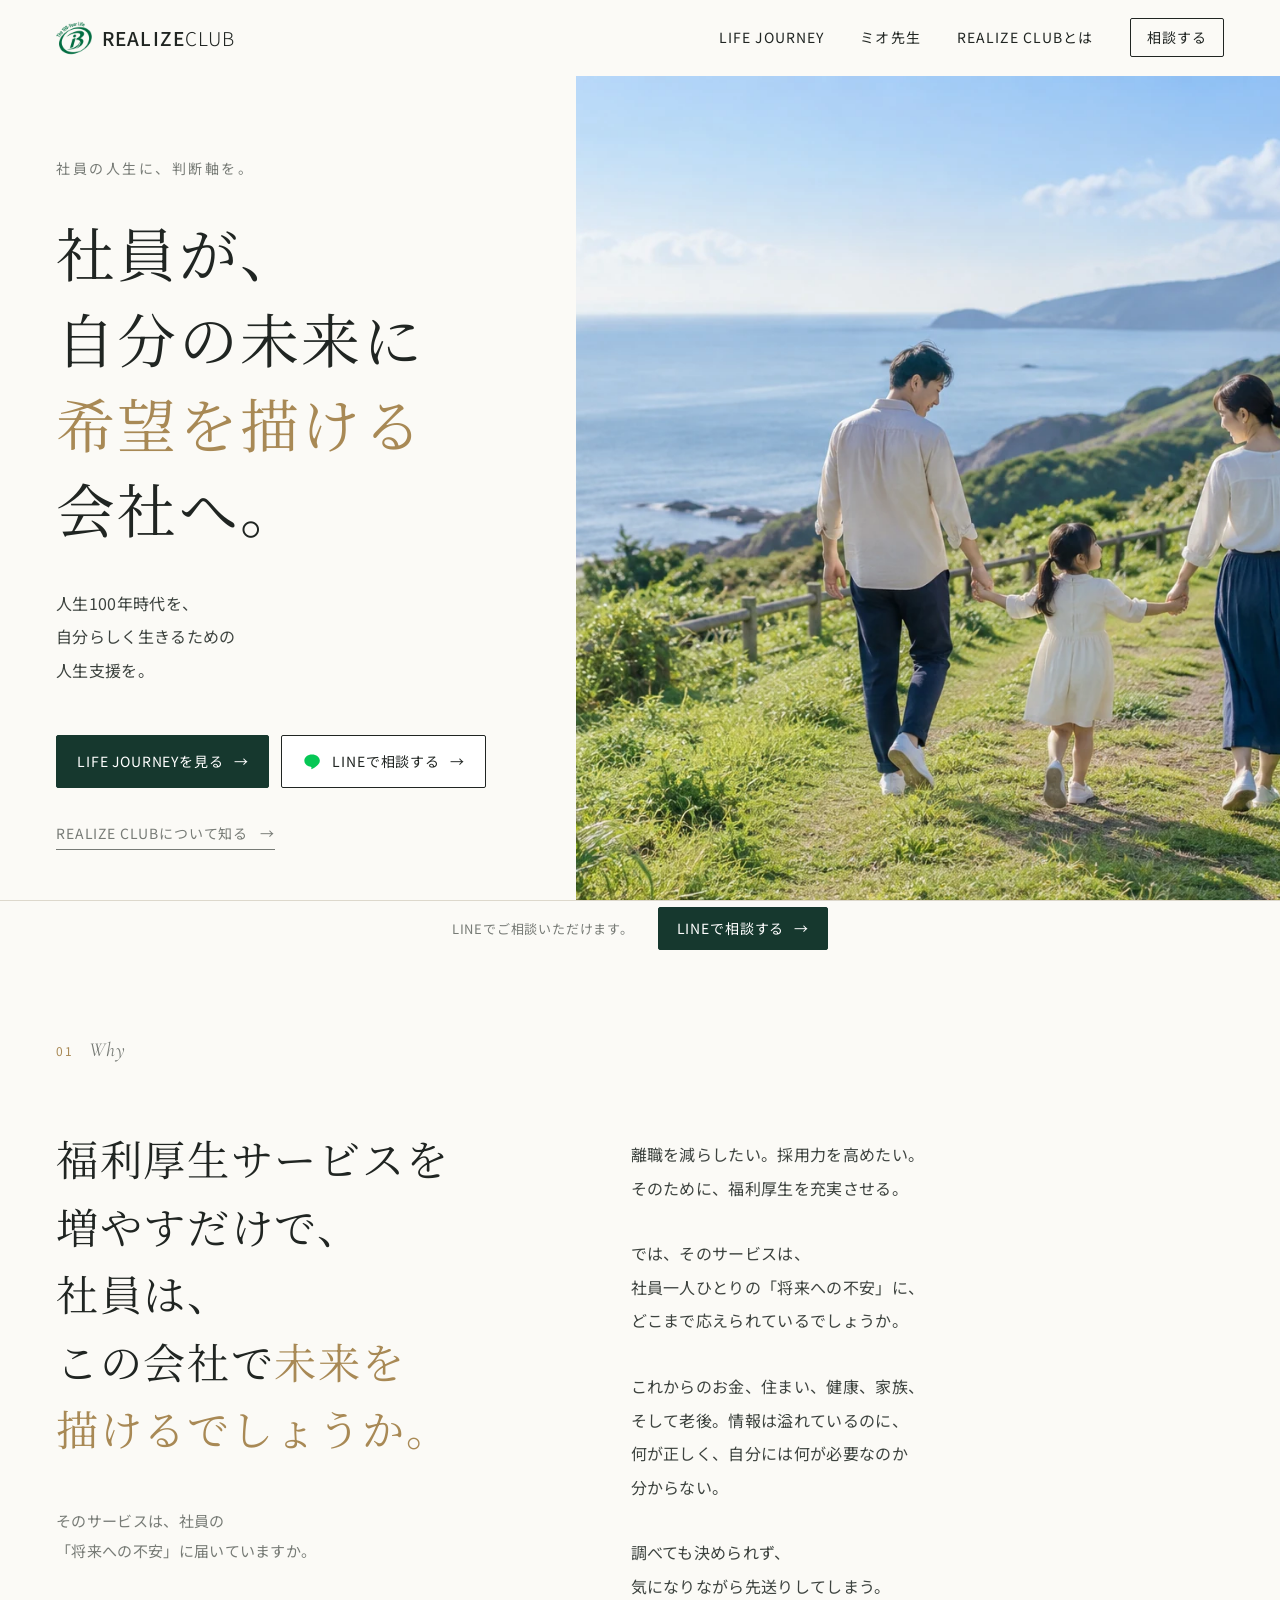
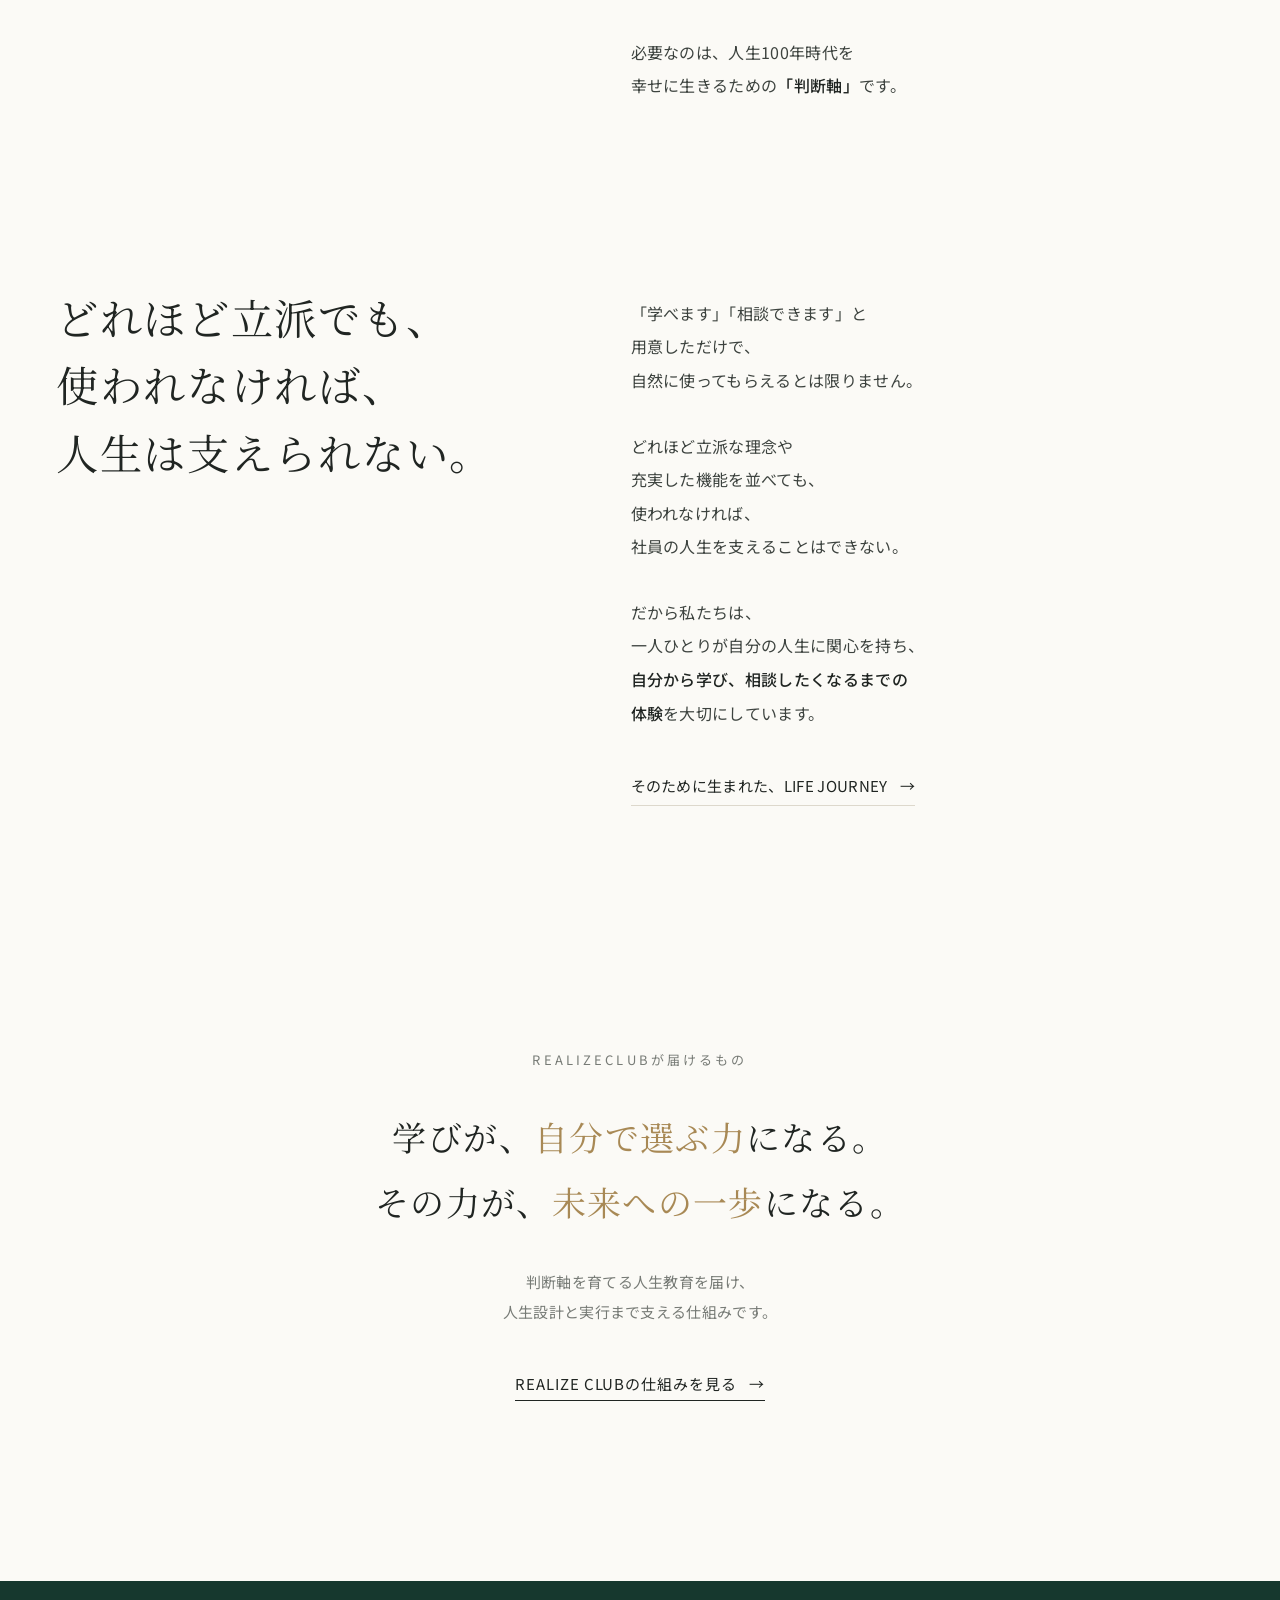
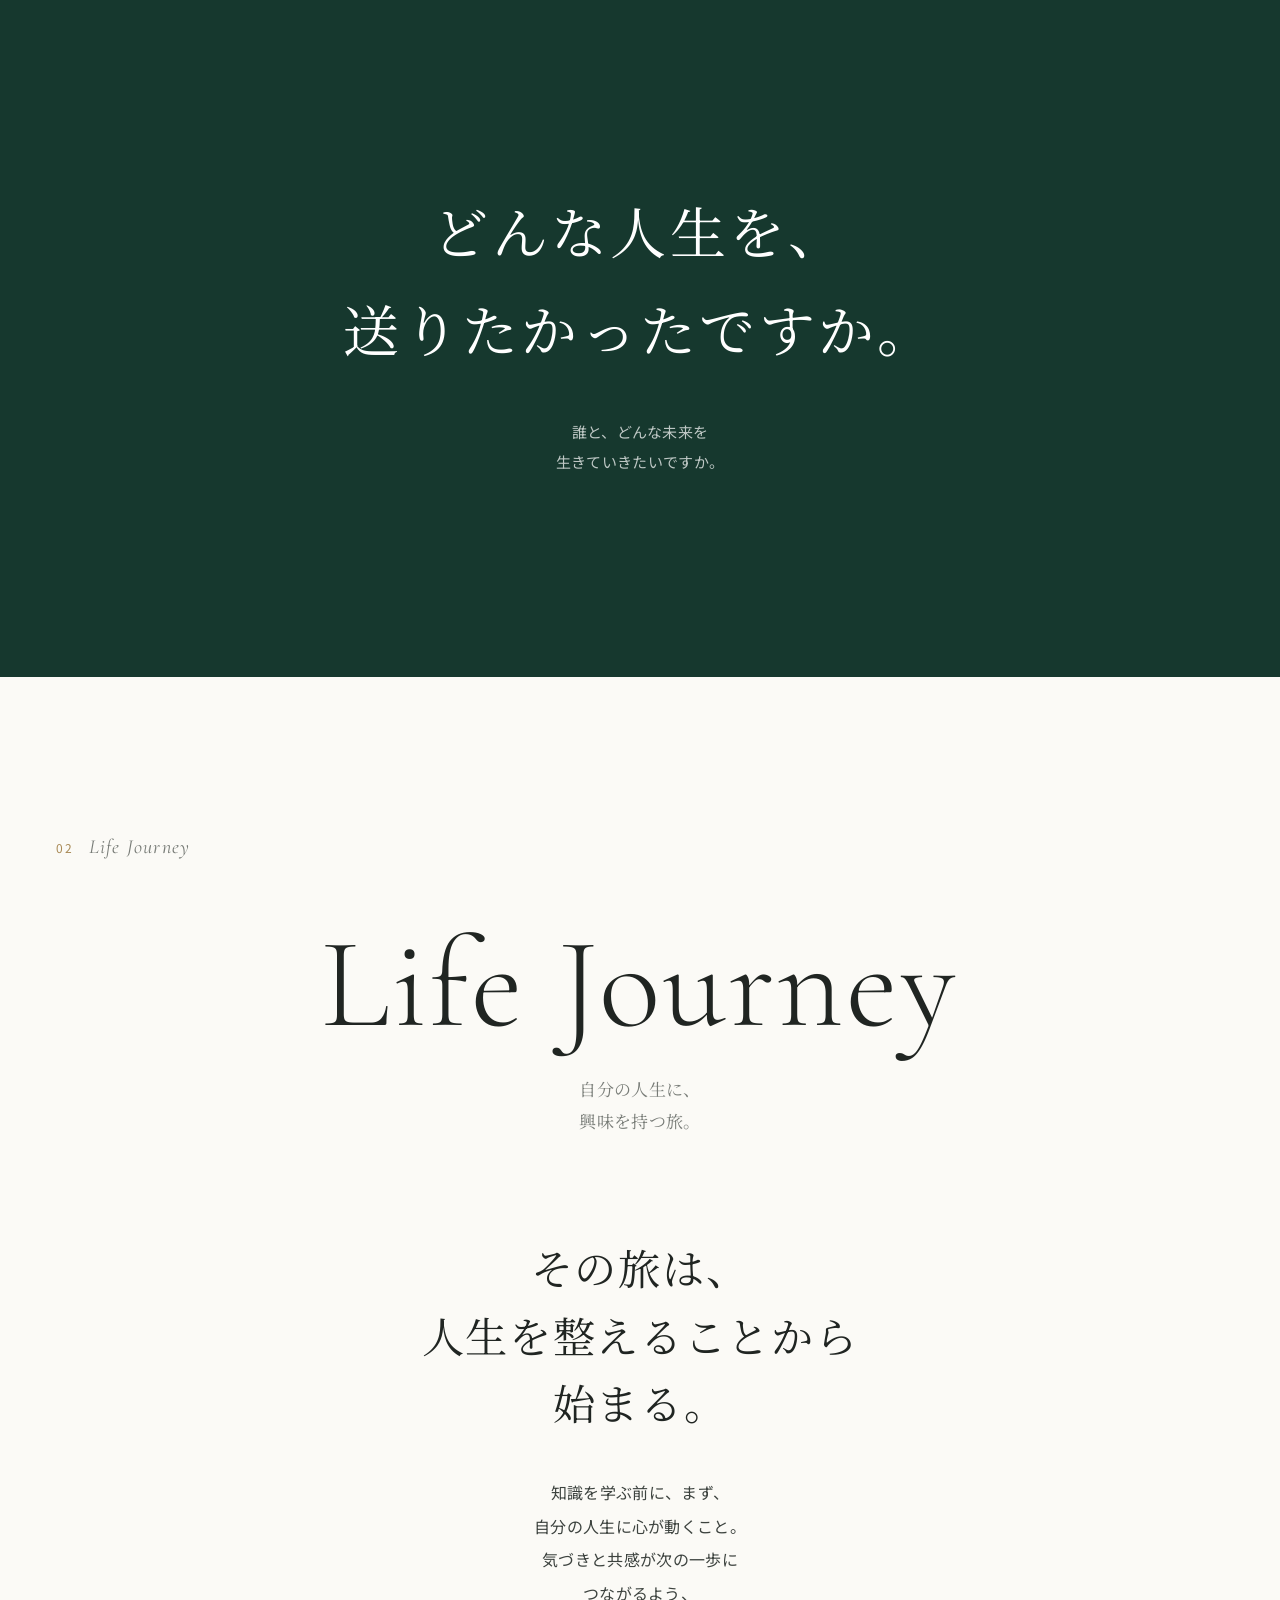
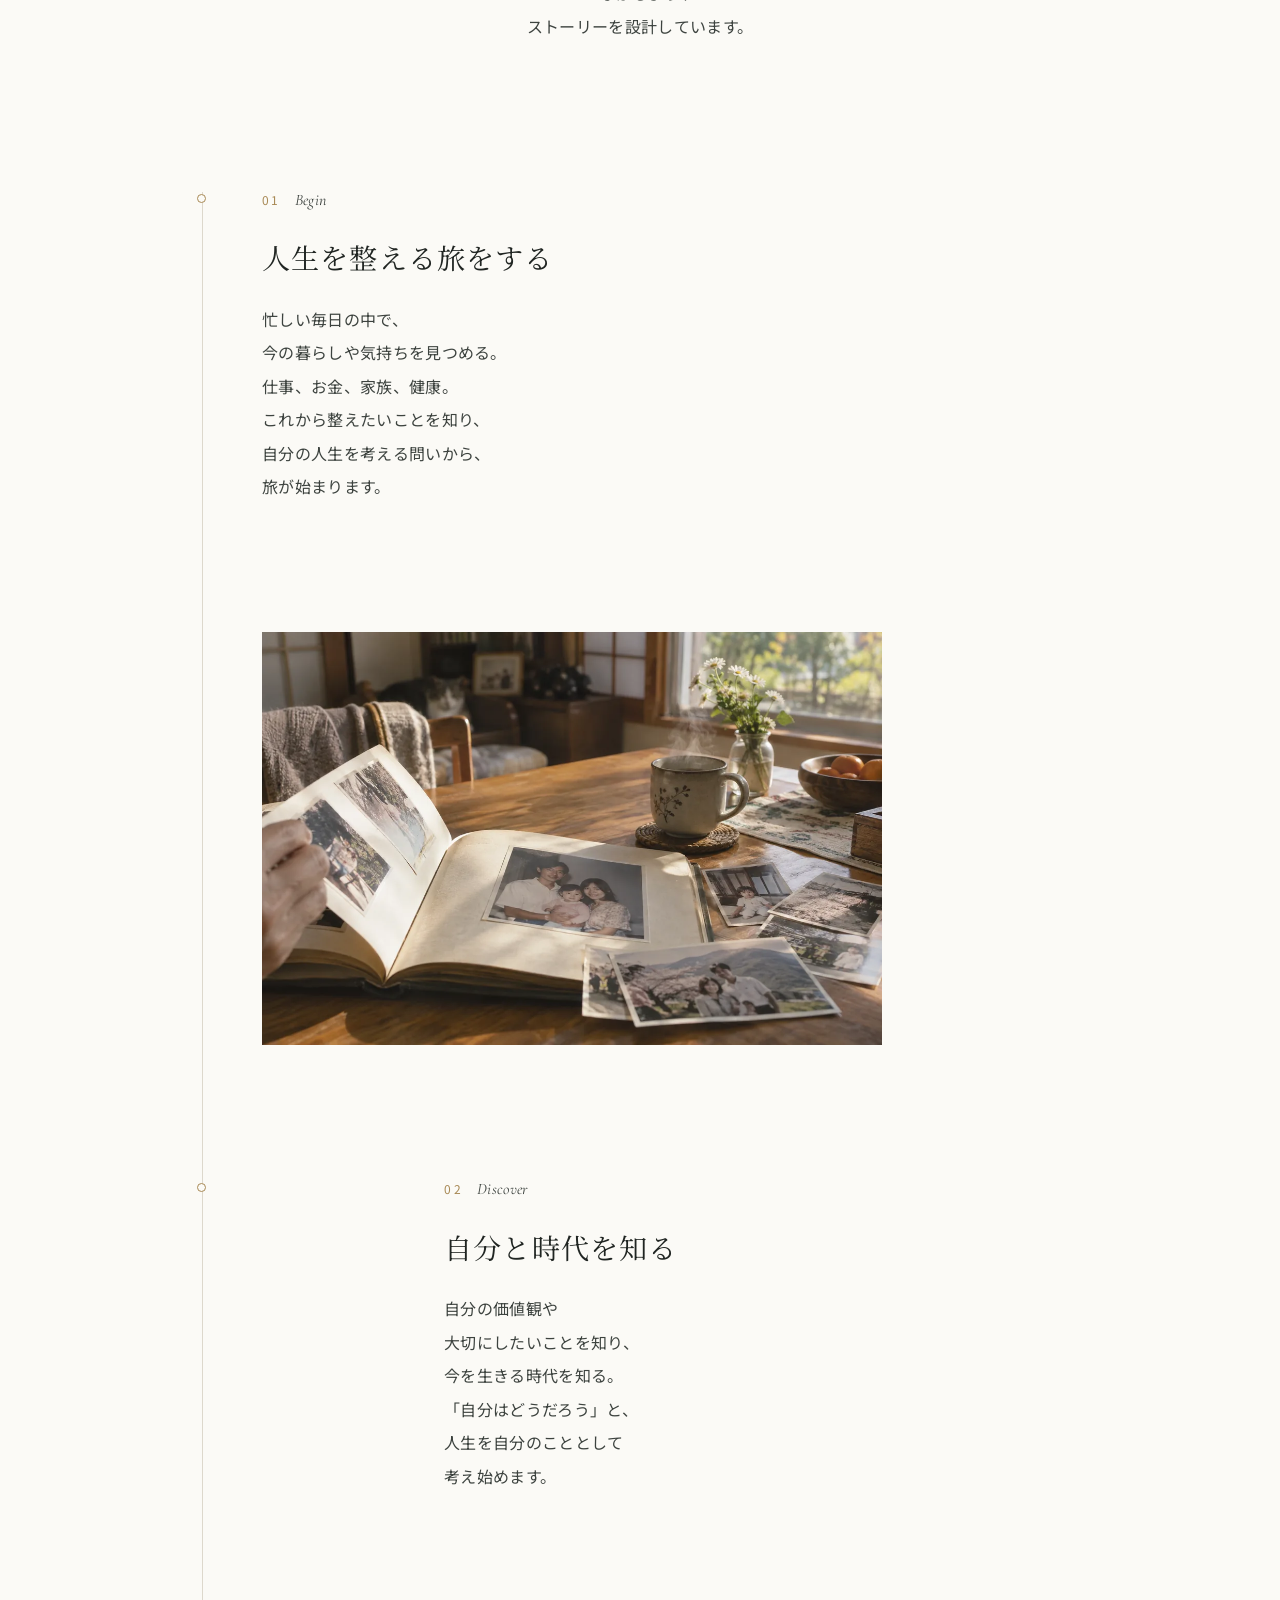
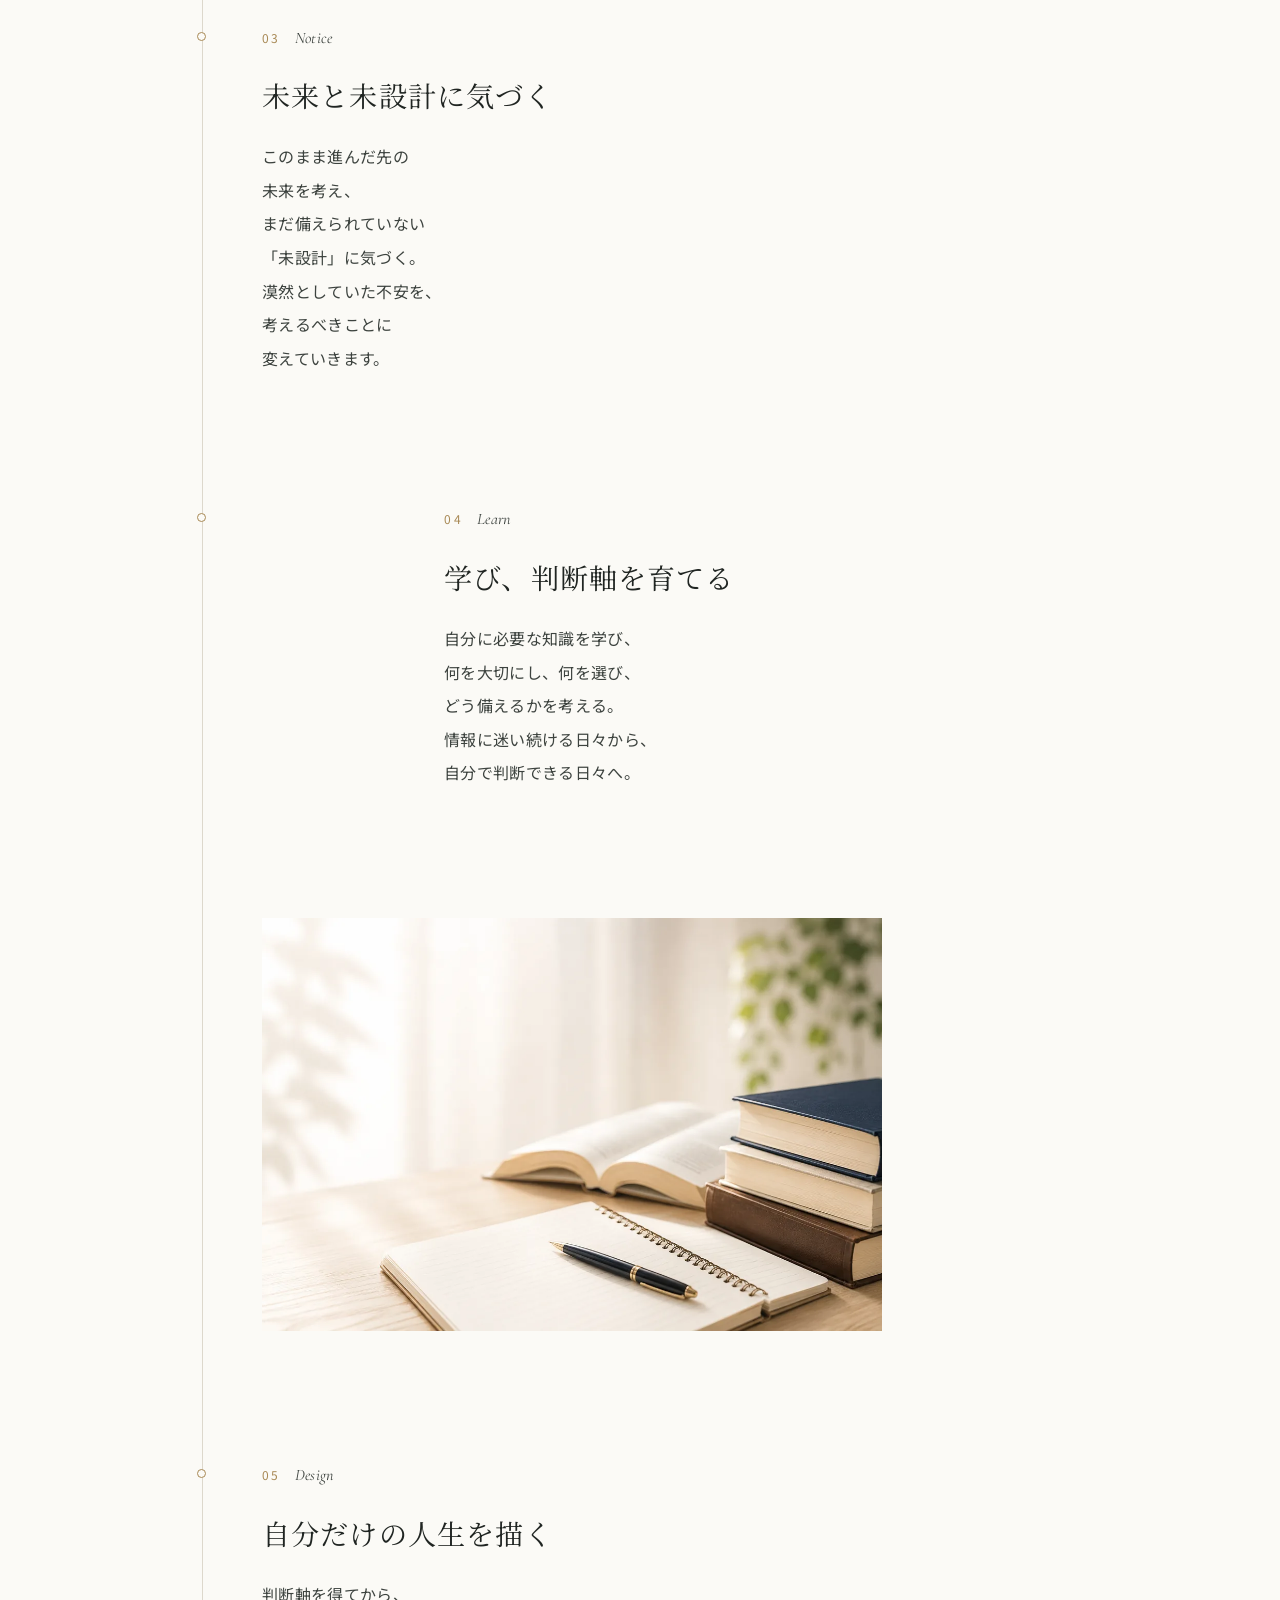
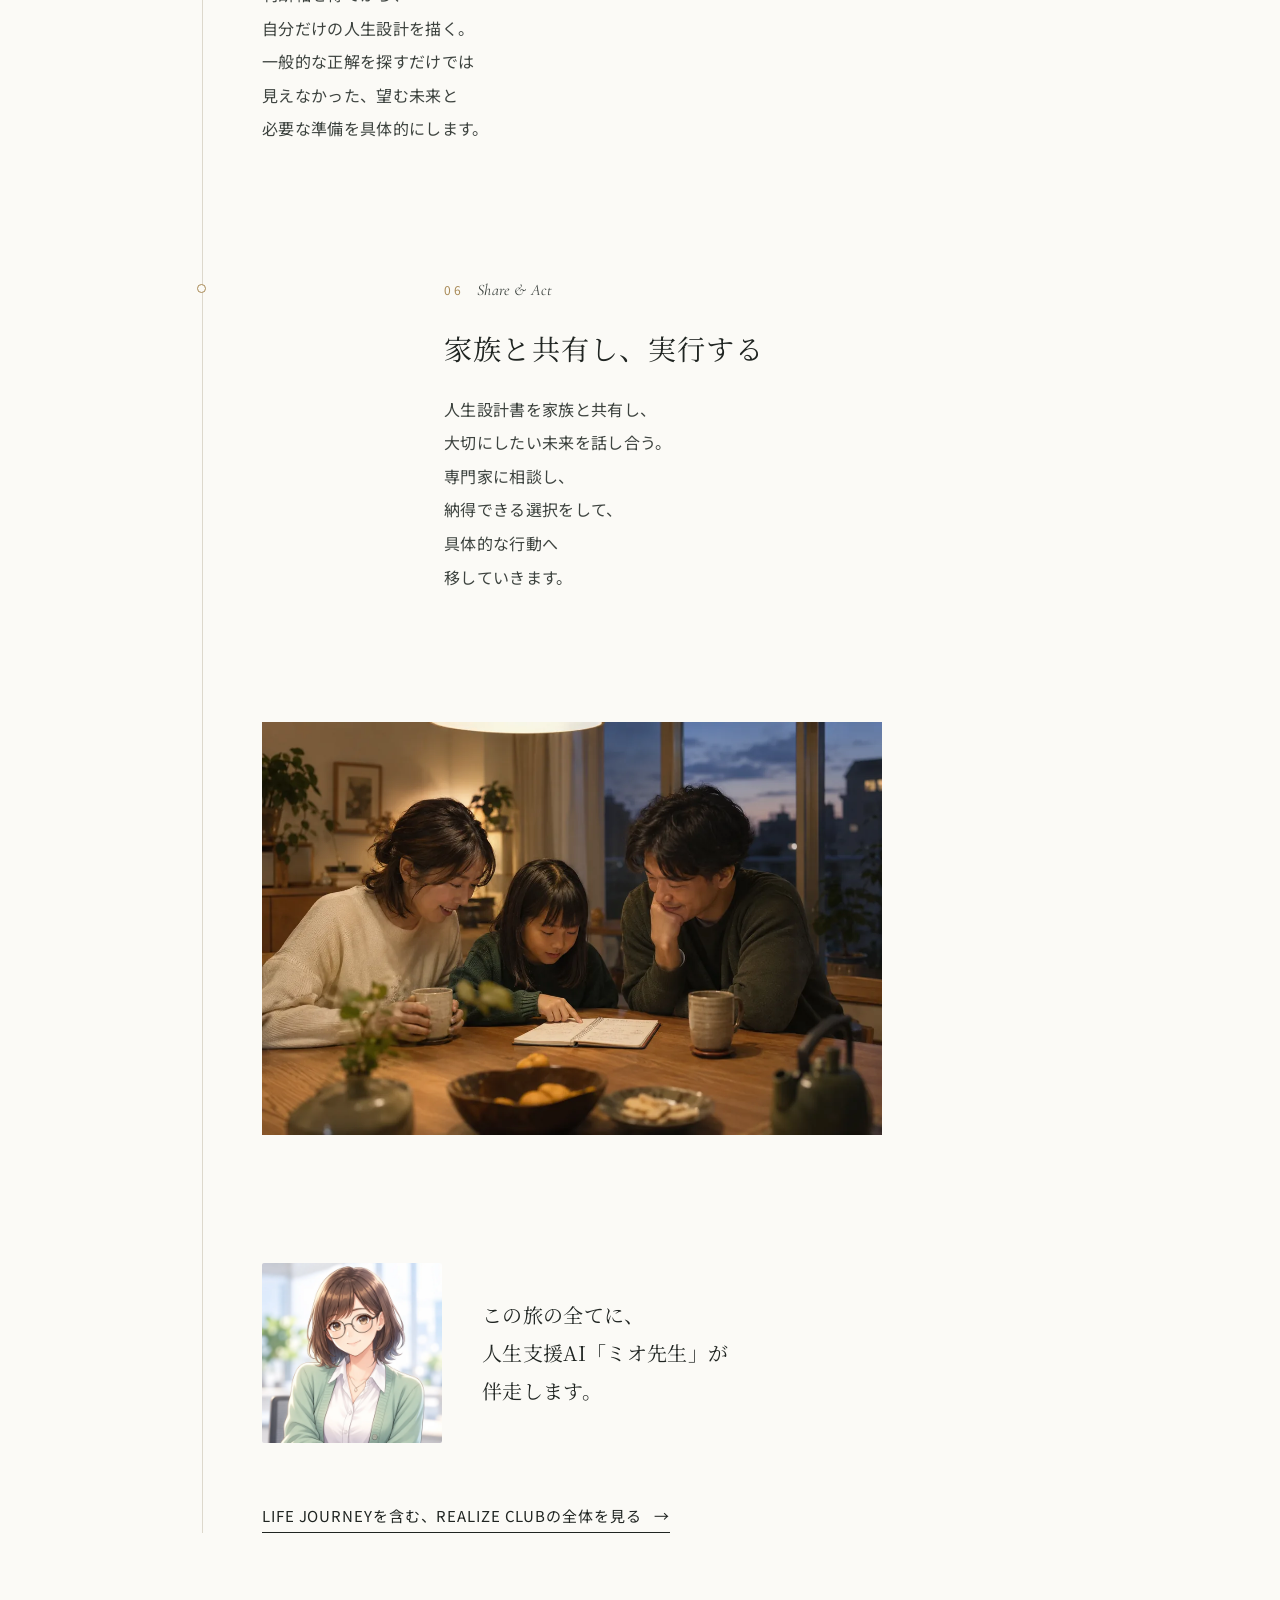
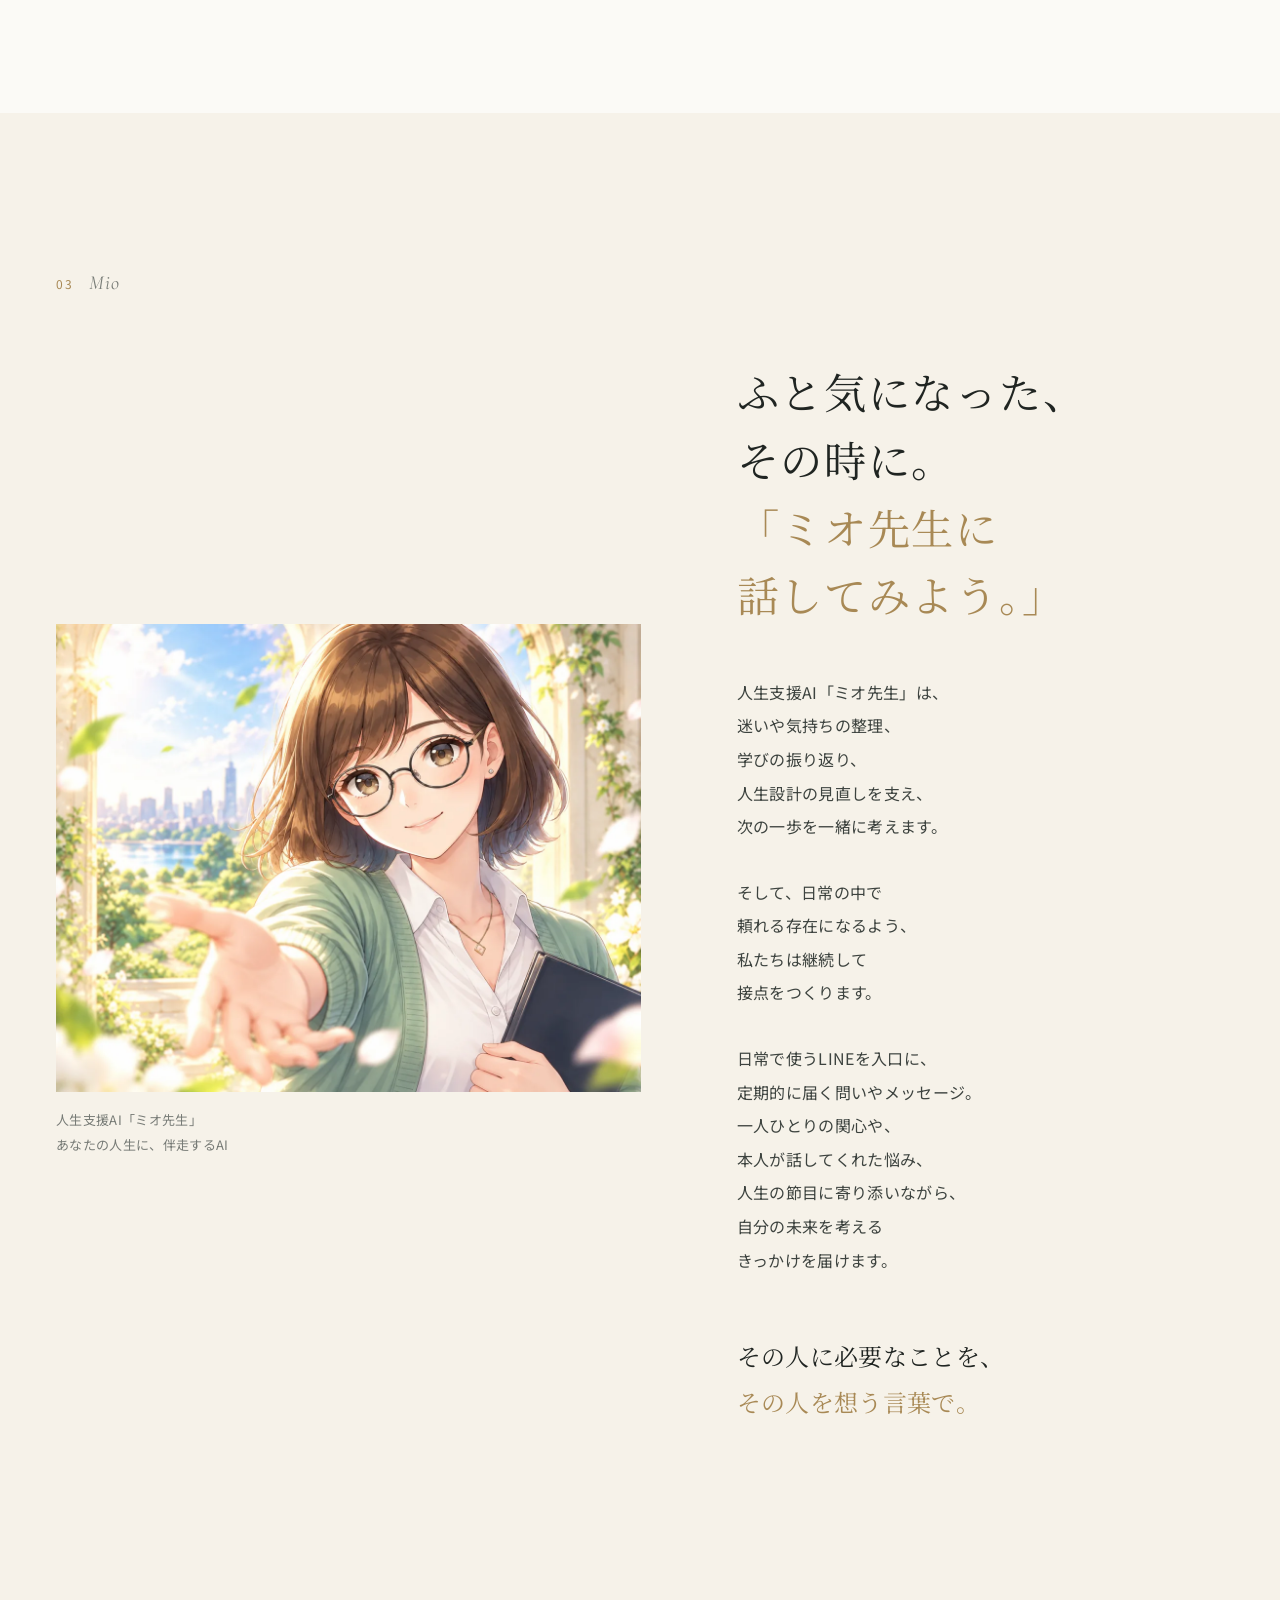
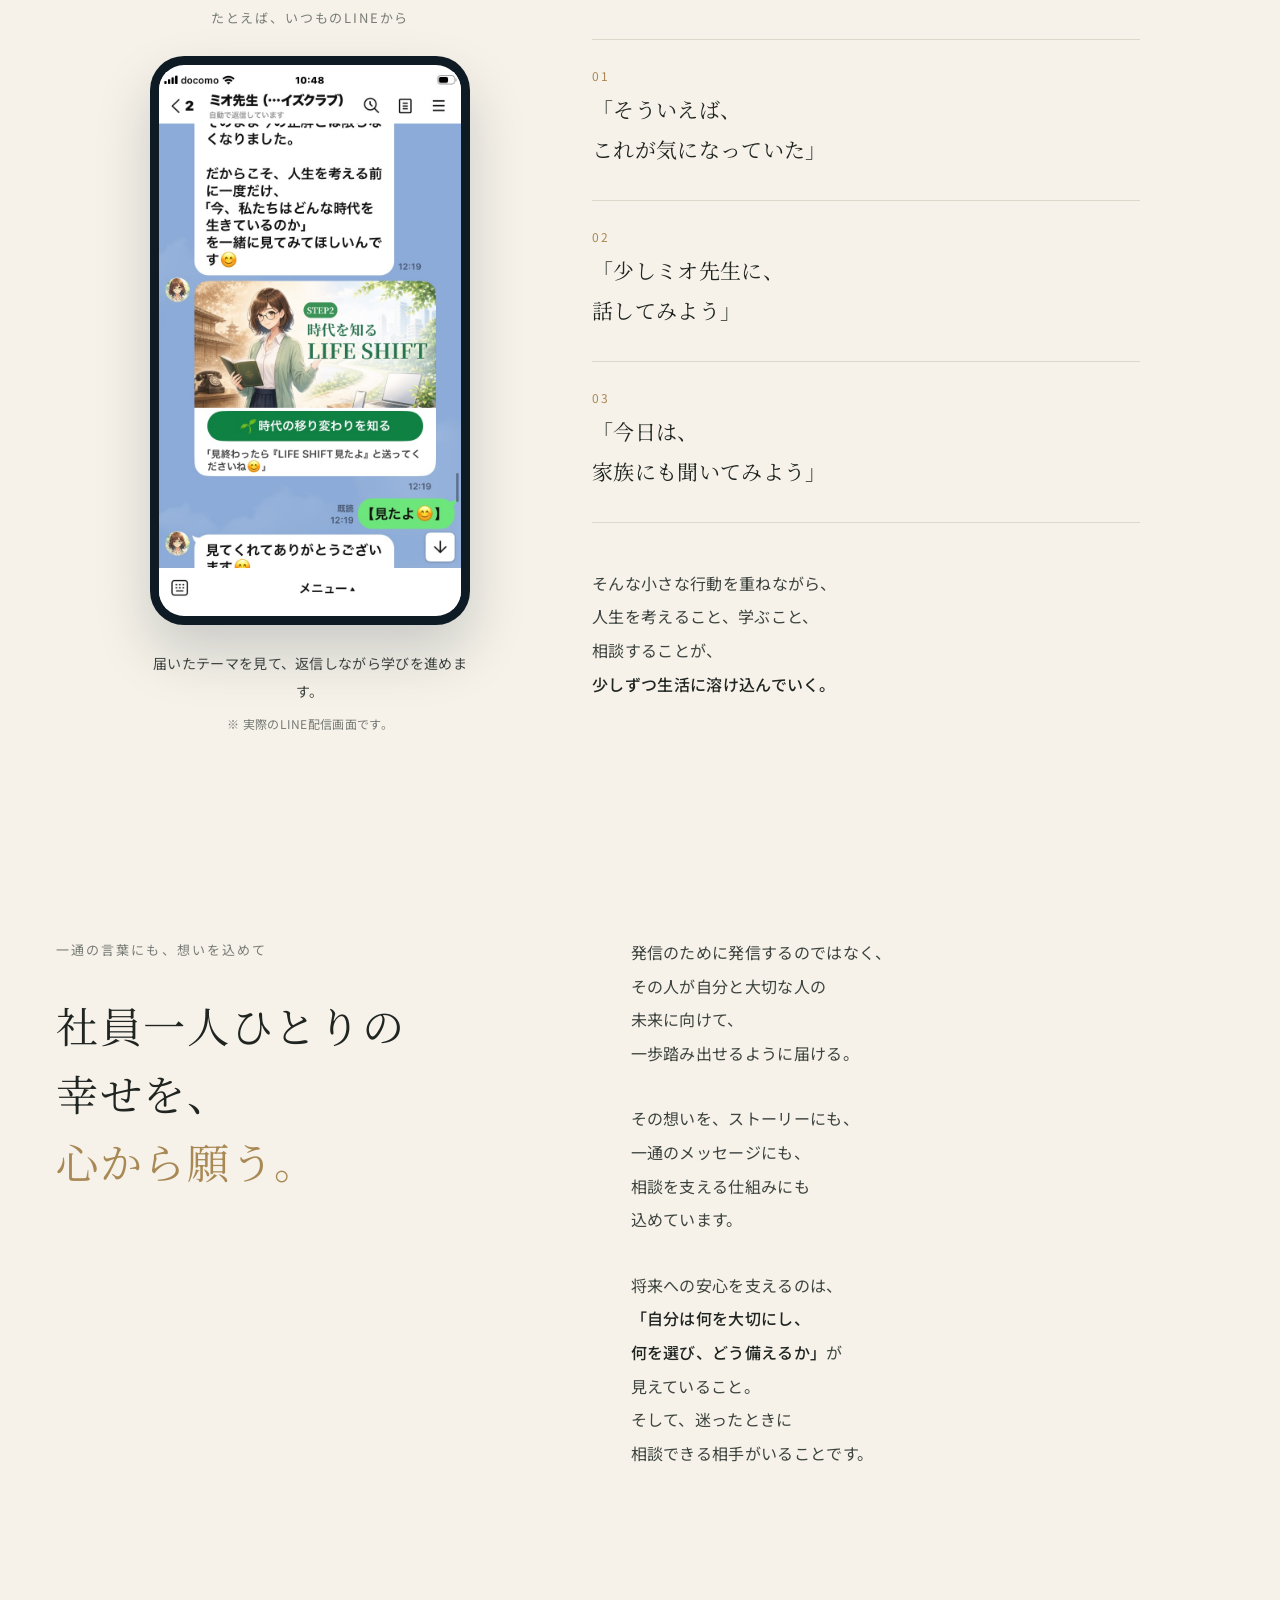
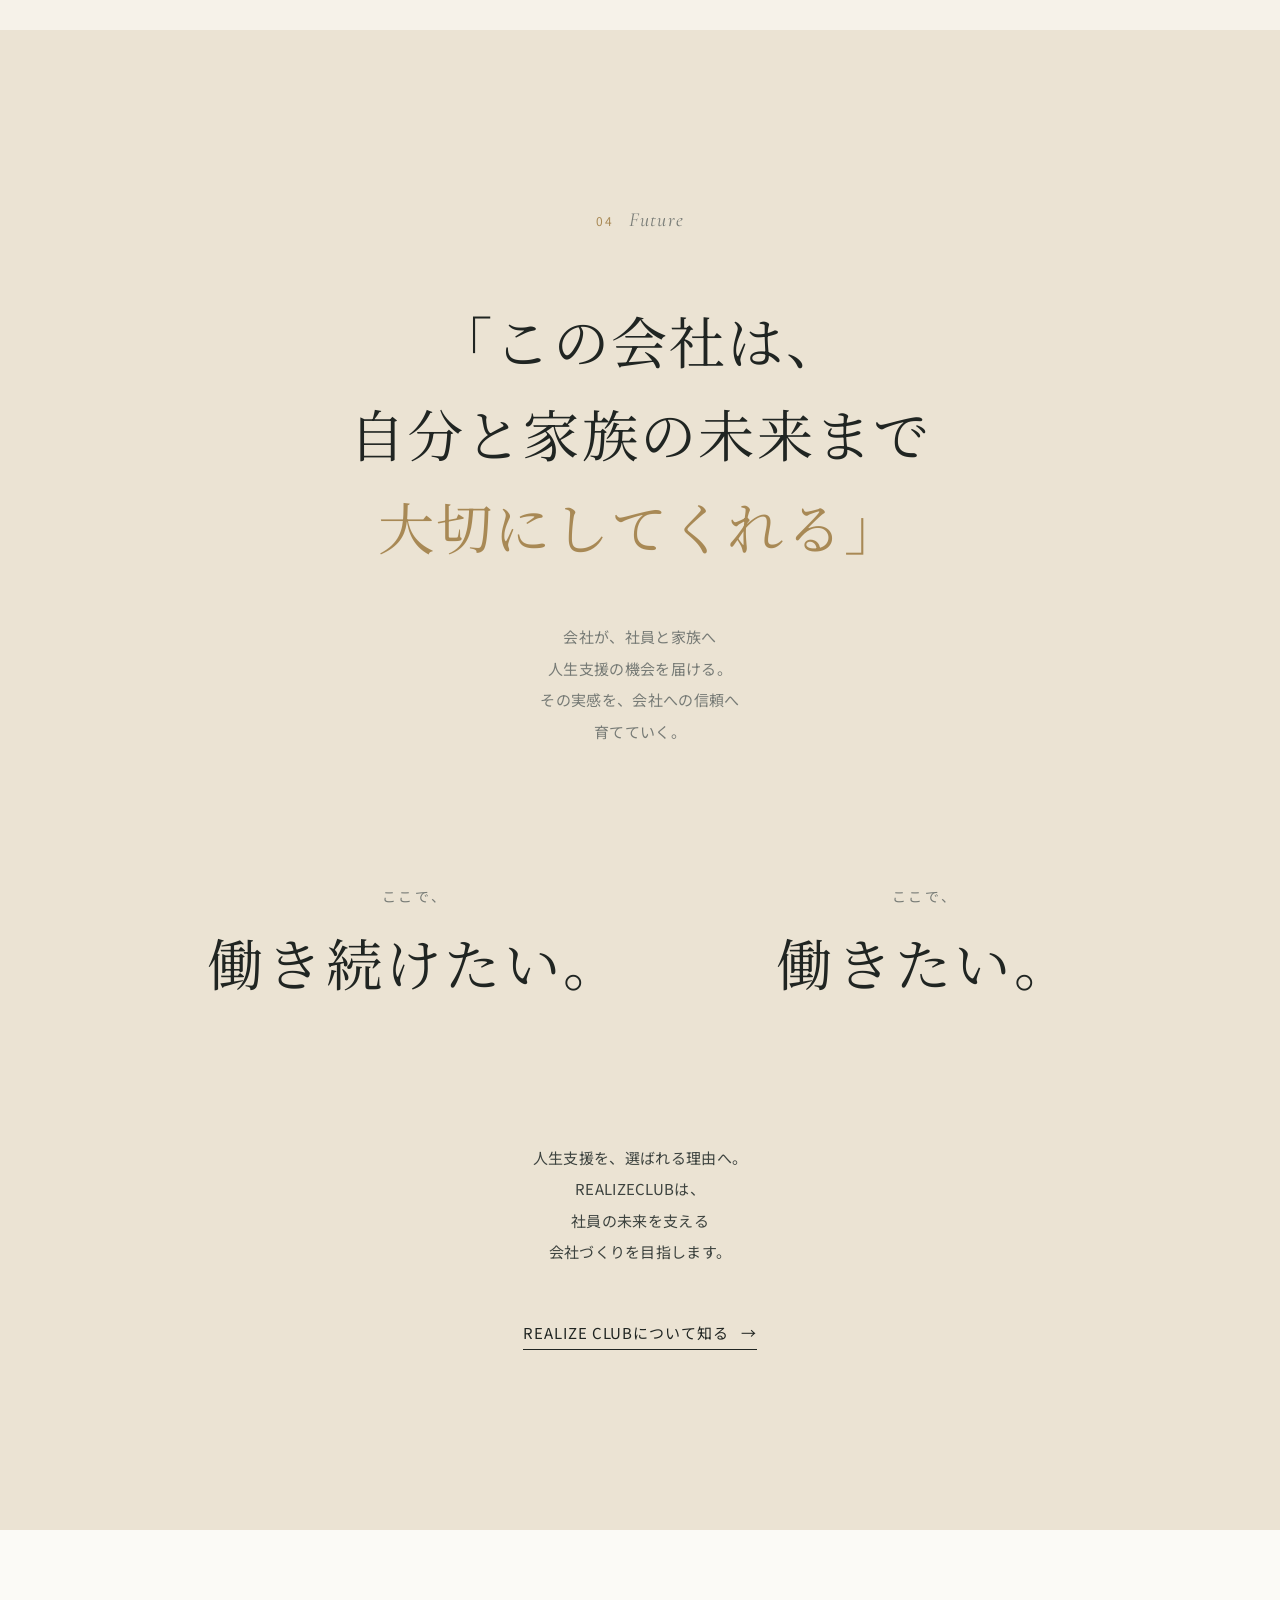
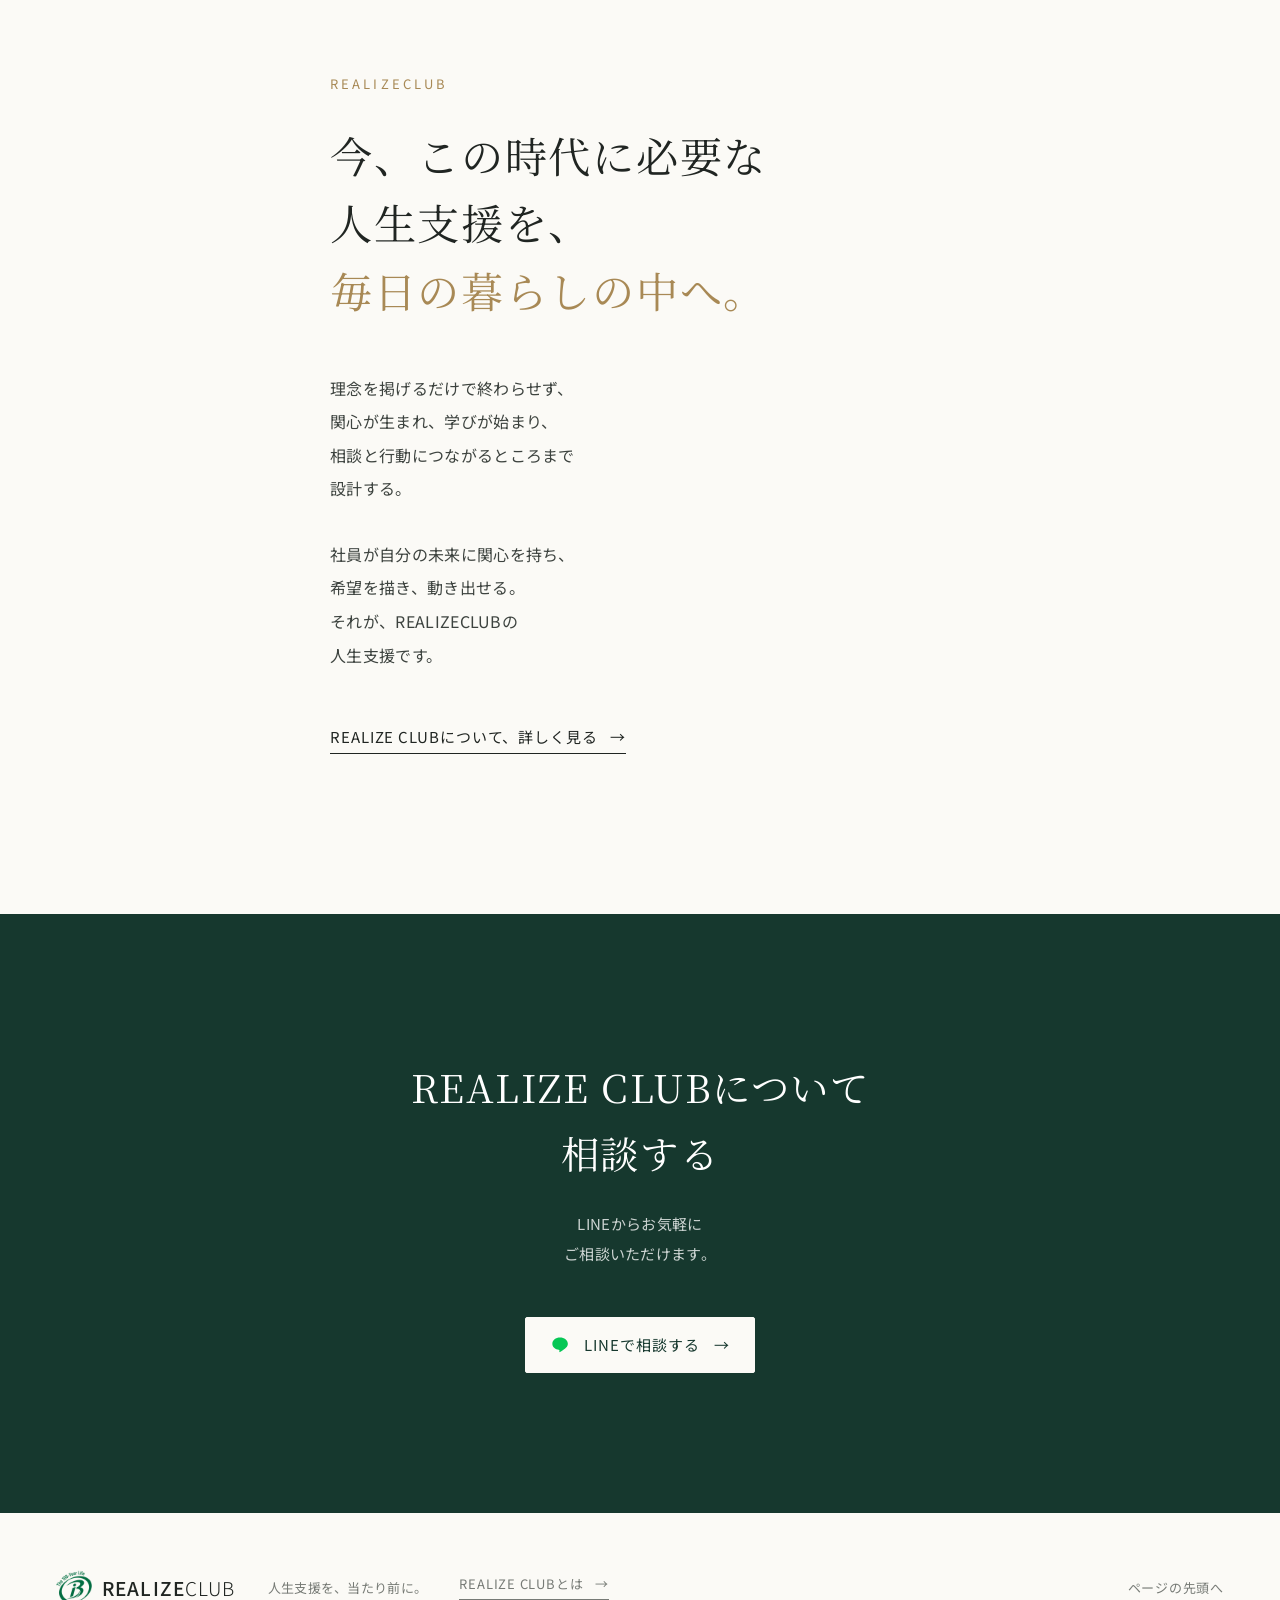
==== index.html @ bf387935 "Improve mobile hero and screen framing" ====
<!doctype html>
<html lang="ja">
<head>
<meta charset="utf-8">
<meta name="viewport" content="width=device-width, initial-scale=1">
<meta name="theme-color" content="#fbfaf6">
<title>REALIZECLUB｜社員が、自分の未来に希望を描ける会社へ</title>
<meta name="description" content="人生100年時代を幸せに生きるための判断軸を。REALIZECLUBは、LIFE JOURNEYと人生支援AIミオ先生を通じて、学び・人生設計・相談・実行を日常につなぐ仕組みです。">
<meta property="og:type" content="website">
<meta property="og:locale" content="ja_JP">
<meta property="og:title" content="社員が、自分の未来に希望を描ける会社へ。｜REALIZECLUB">
<meta property="og:description" content="自分の人生に興味を持つ旅、LIFE JOURNEY。人生教育とAIミオ先生で、日常に溶け込む人生支援を。">
<link href="data:image/svg+xml,%3Csvg xmlns='http://www.w3.org/2000/svg' viewBox='0 0 64 64'%3E%3Crect width='64' height='64' rx='14' fill='%23102b40'/%3E%3Cpath d='M20 47V17h13c15 0 15 20 0 20H20m12 0 13 10' fill='none' stroke='%23dcc398' stroke-width='5' stroke-linejoin='round'/%3E%3C/svg%3E" rel="icon" type="image/svg+xml"/>
<link rel="preconnect" href="https://fonts.googleapis.com">
<link rel="preconnect" href="https://fonts.gstatic.com" crossorigin>
<link rel="stylesheet" href="https://fonts.googleapis.com/css2?family=Cormorant+Garamond:ital,wght@0,300;0,400;1,300;1,400&family=Noto+Sans+JP:wght@300;400;500&family=Noto+Serif+JP:wght@400;500&display=swap">
<link rel="stylesheet" href="styles.css?v=38">
</head>
<body>
<a class="skip-link" href="#main">本文へ進む</a>

<header class="site-header" id="site-header">
  <a class="brand" href="#top" aria-label="REALIZECLUB ページの先頭へ">
    <img class="brand-mark" src="assets/bmark-96.png" srcset="assets/bmark-96.png 1x, assets/bmark-192.png 2x" alt="" width="40" height="40">
    <span class="brand-name">REALIZE<span>CLUB</span></span>
  </a>
  <nav class="site-nav" aria-label="ページ内ナビゲーション">
    <a class="nav-wide" href="#journey">LIFE JOURNEY</a>
    <a class="nav-wide" href="#mio">ミオ先生</a>
    <a class="nav-wide" href="https://nrealize6078-hue.github.io/rc-president-story-lp/" target="_blank" rel="noopener">REALIZE CLUBとは</a>
    <a class="nav-contact" href="#contact">相談する</a>
  </nav>
</header>

<main id="main">

  <!-- ============ HERO ============ -->
  <section class="hero" id="top" aria-labelledby="hero-title">
    <div class="hero-text">
      <p class="hero-eyebrow">社員の人生に、判断軸を。</p>
      <h1 id="hero-title">社員が、<br>自分の未来に<br><em>希望を描ける</em><br>会社へ。</h1>
      <p class="hero-lead">人生100年時代を、<br>自分らしく生きるための<br>人生支援を。</p>
      <div class="hero-actions">
        <a class="btn btn-primary" href="#journey">LIFE JOURNEYを見る<span class="arw" aria-hidden="true">→</span></a>
        <a class="btn btn-line" href="https://lin.ee/8jf4Da7"><svg class="line-ico" viewBox="0 0 24 24" fill="currentColor" aria-hidden="true"><path d="M12 3C6.9 3 2.8 6.3 2.8 10.4c0 3.7 3.3 6.8 7.7 7.4.3.06.7.2.8.5.07.25.05.6.02.85l-.13.8c-.04.24-.19.93.82.5 1-.42 5.4-3.2 7.4-5.5 1.35-1.5 2-3 2-4.6C21.4 6.3 17.1 3 12 3z"/></svg>LINEで相談する<span class="arw" aria-hidden="true">→</span></a>
      </div>
      <p class="rc-more-row rc-more-row--left"><a class="rc-more" href="https://nrealize6078-hue.github.io/rc-president-story-lp/" target="_blank" rel="noopener">REALIZE CLUBについて知る<span class="arw" aria-hidden="true">→</span></a></p>
    </div>
    <figure class="hero-photo hero-photo--desktop">
      <img src="assets/family.webp" alt="海辺の道を、子どもと手をつないで歩く家族" width="1536" height="1024" fetchpriority="high">
    </figure>
  </section>

  <!-- ============ WHY ============ -->
  <section class="why" id="why" aria-labelledby="why-title">
    <div class="wrap">
      <p class="chapter reveal"><span>01</span>Why</p>

      <div class="why-grid">
        <div class="why-question reveal">
          <h2 id="why-title">福利厚生サービスを<br>増やすだけで、<br>社員は、<br>この会社で<em>未来を<br>描けるでしょうか。</em></h2>
          <p class="why-pull">そのサービスは、社員の<br>「将来への不安」に届いていますか。</p>
        </div>
        <div class="why-body prose reveal">
          <p>離職を減らしたい。採用力を高めたい。<br>そのために、福利厚生を充実させる。</p>
          <p>では、そのサービスは、<br>社員一人ひとりの「将来への不安」に、<br>どこまで応えられているでしょうか。</p>
          <p>これからのお金、住まい、健康、家族、<br>そして老後。情報は溢れているのに、<br>何が正しく、自分には何が必要なのか<br>分からない。</p>
          <p>調べても決められず、<br>気になりながら先送りしてしまう。</p>
          <p>必要なのは、人生100年時代を<br>幸せに生きるための<em class="key">「判断軸」</em>です。</p>
        </div>
      </div>

      <div class="why-grid why-grid--second">
        <div class="why-question reveal">
          <h2>どれほど立派でも、<br>使われなければ、<br>人生は支えられない。</h2>
        </div>
        <div class="why-body prose reveal">
          <p>「学べます」「相談できます」と<br>用意しただけで、<br>自然に使ってもらえるとは限りません。</p>
          <p>どれほど立派な理念や<br>充実した機能を並べても、<br>使われなければ、<br>社員の人生を支えることはできない。</p>
          <p>だから私たちは、<br>一人ひとりが自分の人生に関心を持ち、<br><strong>自分から学び、相談したくなるまでの<br>体験</strong>を大切にしています。</p>
          <p class="text-link-wrap"><a class="text-link" href="#journey">そのために生まれた、LIFE JOURNEY<span class="arw" aria-hidden="true">→</span></a></p>
        </div>
      </div>

      <div class="axis reveal">
        <p class="axis-label">REALIZECLUBが届けるもの</p>
        <p class="axis-statement">学びが、<em>自分で選ぶ力</em>になる。<br>その力が、<em>未来への一歩</em>になる。</p>
        <p class="axis-desc">判断軸を育てる人生教育を届け、<br>人生設計と実行まで支える仕組みです。</p>
        <p class="rc-more-row"><a class="rc-more" href="https://nrealize6078-hue.github.io/rc-president-story-lp/" target="_blank" rel="noopener">REALIZE CLUBの仕組みを見る<span class="arw" aria-hidden="true">→</span></a></p>
      </div>
    </div>
  </section>

  <!-- ============ LIFE JOURNEY ============ -->
  <section class="question" aria-label="問い">
    <p class="question-main reveal">どんな人生を、<br>送りたかったですか。</p>
    <p class="question-sub reveal">誰と、どんな未来を<br>生きていきたいですか。</p>
  </section>

  <section class="journey" id="journey" aria-labelledby="journey-title">
    <div class="wrap">
      <p class="chapter reveal"><span>02</span>Life Journey</p>
      <div class="journey-head reveal">
        <p class="journey-brand" aria-hidden="true">Life Journey</p>
        <p class="journey-tag">自分の人生に、<br>興味を持つ旅。</p>
        <h2 id="journey-title">その旅は、<br><span class="keep-phrase">人生を整えることから</span><br><span class="keep-phrase">始まる。</span></h2>
        <p class="journey-intro">知識を学ぶ前に、まず、<br>自分の人生に心が動くこと。<br>気づきと共感が次の一歩に<br>つながるよう、<br>ストーリーを設計しています。</p>
      </div>

      <ol class="road">
        <li class="step reveal">
          <p class="step-no"><span>01</span>Begin</p>
          <h3>人生を整える旅をする</h3>
          <p>忙しい毎日の中で、<br>今の暮らしや気持ちを見つめる。<br>仕事、お金、家族、健康。<br>これから整えたいことを知り、<br>自分の人生を考える問いから、<br>旅が始まります。</p>
        </li>
        <li class="road-photo reveal" aria-hidden="true">
          <img src="assets/journey-remember.webp" alt="" width="1200" height="800" loading="lazy">
        </li>
        <li class="step step--shift reveal">
          <p class="step-no"><span>02</span>Discover</p>
          <h3>自分と時代を知る</h3>
          <p>自分の価値観や<br>大切にしたいことを知り、<br>今を生きる時代を知る。<br>「自分はどうだろう」と、<br>人生を自分のこととして<br>考え始めます。</p>
        </li>
        <li class="step reveal">
          <p class="step-no"><span>03</span>Notice</p>
          <h3>未来と未設計に気づく</h3>
          <p>このまま進んだ先の<br>未来を考え、<br>まだ備えられていない<br>「未設計」に気づく。<br>漠然としていた不安を、<br>考えるべきことに<br>変えていきます。</p>
        </li>
        <li class="step step--shift reveal">
          <p class="step-no"><span>04</span>Learn</p>
          <h3>学び、判断軸を育てる</h3>
          <p>自分に必要な知識を学び、<br>何を大切にし、何を選び、<br>どう備えるかを考える。<br>情報に迷い続ける日々から、<br>自分で判断できる日々へ。</p>
        </li>
        <li class="road-photo reveal" aria-hidden="true">
          <img src="assets/journey-design.webp" alt="" width="1200" height="800" loading="lazy">
        </li>
        <li class="step reveal">
          <p class="step-no"><span>05</span>Design</p>
          <h3>自分だけの人生を描く</h3>
          <p>判断軸を得てから、<br>自分だけの人生設計を描く。<br>一般的な正解を探すだけでは<br>見えなかった、望む未来と<br>必要な準備を具体的にします。</p>
        </li>
        <li class="step step--shift reveal">
          <p class="step-no"><span>06</span>Share &amp; Act</p>
          <h3>家族と共有し、実行する</h3>
          <p>人生設計書を家族と共有し、<br>大切にしたい未来を話し合う。<br>専門家に相談し、<br>納得できる選択をして、<br>具体的な行動へ<br>移していきます。</p>
        </li>
        <li class="road-photo reveal" aria-hidden="true">
          <img src="assets/journey-share.webp" alt="" width="1200" height="800" loading="lazy">
        </li>
        <li class="companion reveal">
          <img class="companion-photo" src="assets/mio-office.webp" alt="人生支援AI「ミオ先生」" width="900" height="900" loading="lazy">
          <p>この旅の全てに、<br>人生支援AI「ミオ先生」が<br>伴走します。</p>
        </li>
        <li class="rc-more-row rc-more-row--left reveal"><a class="rc-more" href="https://nrealize6078-hue.github.io/rc-president-story-lp/" target="_blank" rel="noopener">LIFE JOURNEYを含む、REALIZE CLUBの全体を見る<span class="arw" aria-hidden="true">→</span></a></li>
      </ol>
    </div>
  </section>

  <!-- ============ MIO ============ -->
  <section class="mio" id="mio" aria-labelledby="mio-title">
    <div class="wrap">
      <p class="chapter reveal"><span>03</span>Mio</p>

      <div class="mio-intro">
        <figure class="mio-figure reveal">
          <img src="assets/mio-welcome.webp" alt="手を差し伸べる、人生支援AI「ミオ先生」" width="1200" height="960" loading="lazy">
          <figcaption>人生支援AI「ミオ先生」<br>あなたの人生に、伴走するAI</figcaption>
        </figure>
        <div class="mio-text reveal">
          <h2 id="mio-title">ふと気になった、<br>その時に。<br><em>「ミオ先生に<br>話してみよう。」</em></h2>
          <div class="prose">
            <p>人生支援AI「ミオ先生」は、<br>迷いや気持ちの整理、<br>学びの振り返り、<br>人生設計の見直しを支え、<br>次の一歩を一緒に考えます。</p>
            <p>そして、日常の中で<br>頼れる存在になるよう、<br>私たちは継続して<br>接点をつくります。</p>
            <p>日常で使うLINEを入口に、<br>定期的に届く問いやメッセージ。<br>一人ひとりの関心や、<br>本人が話してくれた悩み、<br>人生の節目に寄り添いながら、<br>自分の未来を考える<br>きっかけを届けます。</p>
          </div>
          <p class="mio-principle">その人に必要なことを、<br><em>その人を想う言葉で。</em></p>
        </div>
      </div>

      <div class="mio-line">
        <figure class="line-shot reveal">
          <figcaption class="line-label">たとえば、いつものLINEから</figcaption>
          <div class="line-phone">
            <img src="assets/line-life-shift.jpg" alt="ミオ先生からLINEで届く、時代の移り変わりを知るLIFE SHIFTの実際の画面" width="750" height="1334" loading="lazy">
          </div>
          <p class="line-reflection">届いたテーマを見て、返信しながら学びを進めます。</p>
          <p class="line-note">※ 実際のLINE配信画面です。</p>
        </figure>
        <div class="everyday reveal">
          <ol class="everyday-flow">
            <li><span>01</span>「そういえば、<br>これが気になっていた」</li>
            <li><span>02</span>「少しミオ先生に、<br>話してみよう」</li>
            <li><span>03</span>「今日は、<br>家族にも聞いてみよう」</li>
          </ol>
          <p class="everyday-summary">そんな小さな行動を重ねながら、<br>人生を考えること、学ぶこと、<br>相談することが、<br><em>少しずつ生活に溶け込んでいく。</em></p>
        </div>
      </div>

      <div class="belief">
        <div class="belief-head reveal">
          <p class="belief-label">一通の言葉にも、想いを込めて</p>
          <h2>社員一人ひとりの<br>幸せを、<br><em>心から願う。</em></h2>
        </div>
        <div class="prose reveal">
          <p>発信のために発信するのではなく、<br>その人が自分と大切な人の<br>未来に向けて、<br>一歩踏み出せるように届ける。</p>
          <p>その想いを、ストーリーにも、<br>一通のメッセージにも、<br>相談を支える仕組みにも<br>込めています。</p>
          <p>将来への安心を支えるのは、<br><strong>「自分は何を大切にし、<br>何を選び、どう備えるか」</strong>が<br>見えていること。<br>そして、迷ったときに<br>相談できる相手がいることです。</p>
        </div>
      </div>
    </div>
  </section>

  <!-- ============ FUTURE ============ -->
  <section class="future" aria-labelledby="future-title">
    <div class="wrap">
      <p class="chapter reveal"><span>04</span>Future</p>
      <h2 id="future-title" class="future-title reveal">「この会社は、<br>自分と家族の未来まで<br><em>大切にしてくれる」</em></h2>
      <p class="future-note reveal">会社が、社員と家族へ<br>人生支援の機会を届ける。<br>その実感を、会社への信頼へ<br>育てていく。</p>
      <div class="future-words reveal">
        <p><span>ここで、</span>働き続けたい。</p>
        <p><span>ここで、</span>働きたい。</p>
      </div>
      <p class="future-desc reveal">人生支援を、選ばれる理由へ。<br>REALIZECLUBは、<br>社員の未来を支える<br>会社づくりを目指します。</p>
      <p class="rc-more-row reveal"><a class="rc-more" href="https://nrealize6078-hue.github.io/rc-president-story-lp/" target="_blank" rel="noopener">REALIZE CLUBについて知る<span class="arw" aria-hidden="true">→</span></a></p>
    </div>
  </section>

  <!-- ============ CLOSING ============ -->
  <section class="closing" aria-labelledby="closing-title">
    <div class="wrap closing-text">
      <p class="closing-eyebrow reveal">REALIZECLUB</p>
      <h2 id="closing-title" class="reveal">今、この時代に必要な<br>人生支援を、<br><em>毎日の暮らしの中へ。</em></h2>
      <div class="prose reveal">
        <p>理念を掲げるだけで終わらせず、<br>関心が生まれ、学びが始まり、<br>相談と行動につながるところまで<br>設計する。</p>
        <p>社員が自分の未来に関心を持ち、<br>希望を描き、動き出せる。<br>それが、REALIZECLUBの<br>人生支援です。</p>
      </div>
      <p class="rc-more-row rc-more-row--left reveal"><a class="rc-more" href="https://nrealize6078-hue.github.io/rc-president-story-lp/" target="_blank" rel="noopener">REALIZE CLUBについて、詳しく見る<span class="arw" aria-hidden="true">→</span></a></p>
    </div>
  </section>

  <section class="contact" id="contact" aria-labelledby="contact-title">
    <div class="wrap contact-inner reveal">
      <h2 id="contact-title">REALIZE CLUBについて<br>相談する</h2>
      <p>LINEからお気軽に<br>ご相談いただけます。</p>
      <a class="btn btn-light" href="https://lin.ee/8jf4Da7"><svg class="line-ico" viewBox="0 0 24 24" fill="currentColor" aria-hidden="true"><path d="M12 3C6.9 3 2.8 6.3 2.8 10.4c0 3.7 3.3 6.8 7.7 7.4.3.06.7.2.8.5.07.25.05.6.02.85l-.13.8c-.04.24-.19.93.82.5 1-.42 5.4-3.2 7.4-5.5 1.35-1.5 2-3 2-4.6C21.4 6.3 17.1 3 12 3z"/></svg>LINEで相談する<span class="arw" aria-hidden="true">→</span></a>
    </div>
  </section>

</main>

<footer class="site-footer">
  <div class="wrap footer-inner">
    <a class="brand" href="#top">
      <img class="brand-mark" src="assets/bmark-96.png" srcset="assets/bmark-96.png 1x, assets/bmark-192.png 2x" alt="" width="40" height="40">
      <span class="brand-name">REALIZE<span>CLUB</span></span>
    </a>
    <p>人生支援を、当たり前に。</p>
    <a class="rc-more rc-more--small" href="https://nrealize6078-hue.github.io/rc-president-story-lp/" target="_blank" rel="noopener">REALIZE CLUBとは<span class="arw" aria-hidden="true">→</span></a>
    <a class="back-top" href="#top">ページの先頭へ</a>
  </div>
</footer>

<div class="cta-bar" id="cta-bar">
  <p>LINEでご相談いただけます。</p>
  <a class="btn btn-primary btn-small" href="https://lin.ee/8jf4Da7">LINEで相談する<span class="arw" aria-hidden="true">→</span></a>
</div>

<script src="script.js?v=3" defer></script>
</body>
</html>
---- styles.css ----
/* =====================================================================
   REALIZECLUB — LIFE JOURNEY
   styles.css（2026年9月18日 全面刷新・1ファイルに整理）

   コンセプト：人生を、一冊の本のように読み進める。
   主役は「写真・言葉・余白・タイポグラフィ」。装飾は足さない。
   - 角丸は 0〜2px（LINE画面の枠だけ 12px）
   - 影・グラデーション・すりガラスは使わない
   - カードに入れない。区切りは余白と細い線だけ
   - ゴールドは強調の文字だけ（全体の1割以下）

   改行について
   - 本文・見出しの改行は HTML の <br> で決めている（1行は本文18字・見出し12字以内）
   - Webフォント（Noto）を読み込むので、どの端末でも文字幅がそろい、
     320px でも決めた改行どおりに組まれる。文章を変えたら行の字数を守ること
   ===================================================================== */

/* ---------------------------------------------------------------------
   Base
   --------------------------------------------------------------------- */
:root{
  --ink:#202522;
  --deep-green:#16382e;
  --deep-navy:#132c3b;
  --ivory:#f6f2e9;
  --paper:#fbfaf6;
  --gold:#a88955;
  --gold-light:#cdb68a;
  --muted:#777b76;
  --text:#3d433f;
  --line:#ddd8cc;
  --white:#ffffff;
  --line-green:#06c755;

  --serif:'Noto Serif JP','Hiragino Mincho ProN','Yu Mincho',serif;
  --sans:'Noto Sans JP','Hiragino Kaku Gothic ProN','Yu Gothic',Meiryo,sans-serif;
  --latin:'Cormorant Garamond','Noto Serif JP',serif;

  --wrap:1180px;
  --gutter:56px;
  --header-h:76px;
  --bar-h:56px;
}
*,*::before,*::after{box-sizing:border-box}
html{scroll-behavior:smooth;scroll-padding-top:var(--header-h);-webkit-text-size-adjust:100%}
body{margin:0;background:var(--paper);color:var(--text);font-family:var(--sans);font-weight:400;
  font-size:16px;line-height:2.1;letter-spacing:.02em;line-break:strict;overflow-wrap:anywhere}
img{display:block;max-width:100%;height:auto}
figure{margin:0}
h1,h2,h3,p,ol{margin:0;padding:0}
a{color:inherit;text-decoration:none}
em{font-style:normal}
strong{font-weight:500;color:var(--ink)}
[hidden]{display:none!important}
.skip-link{position:absolute;left:-9999px}
.skip-link:focus{left:16px;top:12px;z-index:100;background:var(--white);padding:8px 12px}

/* ---------------------------------------------------------------------
   Typography
   --------------------------------------------------------------------- */
h1,h2,h3{font-family:var(--serif);font-weight:400;color:var(--ink);letter-spacing:.04em}
h2{font-size:clamp(34px,3.3vw,52px);line-height:1.6}
h2 em{color:var(--gold)}
.prose{max-width:620px}
.prose p+p{margin-top:2em}

/* 章の目印（小さく。番号を主役にしない） */
.chapter{display:flex;align-items:baseline;gap:14px;margin-bottom:64px;
  font-family:var(--latin);font-style:italic;font-size:20px;letter-spacing:.06em;color:var(--muted);line-height:1}
.chapter span{font-family:var(--sans);font-style:normal;font-size:12px;letter-spacing:.2em;color:var(--gold)}
.chapter--light{color:rgba(255,255,255,.62)}
.chapter--light span{color:var(--gold-light)}

/* ---------------------------------------------------------------------
   Layout
   --------------------------------------------------------------------- */
.wrap{width:100%;max-width:calc(var(--wrap) + var(--gutter)*2);margin-inline:auto;padding-inline:var(--gutter)}

/* ボタン（指示書 15） */
.btn{display:inline-flex;align-items:center;gap:14px;padding:16px 24px;border:1px solid currentColor;border-radius:2px;
  background:transparent;font-size:15px;line-height:1.5;letter-spacing:.06em;transition:background .25s,color .25s}
.btn .arw{transition:transform .25s}
.btn:hover .arw{transform:translateX(3px)}
.btn-primary{background:var(--deep-green);border-color:var(--deep-green);color:var(--white)}
.btn-primary:hover{background:#1e4a3d}
.btn-light{background:var(--paper);border-color:var(--paper);color:var(--deep-green)}
.btn-light:hover{background:var(--white)}
.btn-small{padding:10px 18px;font-size:14px;gap:10px}
.line-ico{width:20px;height:20px;flex:none;color:var(--line-green)}
/* ヒーローのLINE：主ボタンと同じ大きさの枠線ボタン。白地で「LINE」とわかるアイコン付き */
.btn-line{background:var(--white);border-color:var(--ink);color:var(--ink)}
.btn-line:hover{background:var(--ink);color:var(--white)}
.btn-line:hover .line-ico{color:var(--line-green)}
.text-link{display:inline-flex;align-items:center;gap:12px;white-space:nowrap;padding-bottom:4px;border-bottom:1px solid var(--line);color:var(--ink);font-size:15px}
.text-link:hover{border-color:var(--ink)}
.text-link-wrap{margin-top:2.4em!important}

/* 静かな表示（スクロールで少しだけ浮かぶ） */
.js .reveal{opacity:0;transform:translateY(12px);transition:opacity .8s ease,transform .8s ease}
.js .reveal.is-in{opacity:1;transform:none}

/* 写真の仮置き（写真素材の承認待ち） */
.photo-slot{display:flex;align-items:center;justify-content:center;width:100%;height:100%;min-height:200px;
  background:var(--ivory);color:var(--muted);font-size:13px;letter-spacing:.08em;text-align:center;padding:16px}

/* ---------------------------------------------------------------------
   Header
   --------------------------------------------------------------------- */
.site-header{position:sticky;top:0;z-index:40;display:flex;align-items:center;justify-content:space-between;
  height:var(--header-h);padding-inline:max(var(--gutter),calc((100vw - var(--wrap))/2));
  background:var(--paper);border-bottom:1px solid transparent;transition:border-color .3s}
.site-header.is-scrolled{border-bottom-color:var(--line)}
.brand{display:inline-flex;align-items:center;gap:10px;color:var(--ink)}
.brand-mark{width:36px;height:36px}
.brand-name{font-family:var(--sans);font-weight:500;font-size:19px;letter-spacing:.06em;line-height:1}
.brand-name span{font-weight:300}
.site-nav{display:flex;align-items:center;gap:36px;font-size:14px;letter-spacing:.08em;color:var(--ink)}
.site-nav a{padding-block:10px}
.site-nav a:hover{color:var(--gold)}
.nav-contact{padding:7px 16px!important;line-height:1.6;border:1px solid var(--ink);border-radius:2px}
.nav-contact:hover{background:var(--ink);color:var(--paper)!important}

/* ---------------------------------------------------------------------
   Hero
   --------------------------------------------------------------------- */
.hero{display:grid;grid-template-columns:45fr 55fr;height:clamp(640px,calc(100vh - var(--header-h)),900px);background:var(--paper)}
.hero-text{align-self:center;padding:80px 40px 96px max(var(--gutter),calc((100vw - var(--wrap))/2))}
.hero-actions .btn{padding:15px 20px;gap:10px;font-size:14px}  /* PCで2つ横に並ぶ幅 */
.hero-eyebrow{font-size:14px;letter-spacing:.18em;color:var(--muted);line-height:1.8}
.hero h1{margin-top:28px;font-size:clamp(48px,4.6vw,66px);line-height:1.45}  /* 1行6字が左の列に収まる上限 */
.hero h1 em{color:var(--gold)}
.hero-lead{margin-top:36px;font-size:16px;line-height:2.1;color:var(--text)}
.hero-actions{display:flex;flex-wrap:wrap;align-items:center;gap:12px;margin-top:48px}
.link-line{display:inline-flex;align-items:center;gap:8px;font-size:14px;letter-spacing:.06em;color:var(--muted);
  border-bottom:1px solid transparent;padding-bottom:2px}
.link-line:hover{color:var(--ink);border-bottom-color:var(--line)}
.hero-photo{position:relative;overflow:hidden}
.hero-photo img{width:100%;height:100%;object-fit:cover;object-position:62% center}

/* ---------------------------------------------------------------------
   Why
   --------------------------------------------------------------------- */
.why{padding-block:140px;background:var(--paper)}
.why-grid{display:grid;grid-template-columns:5fr 6fr;gap:80px;align-items:start}
.why-grid--second{margin-top:180px}
.why-question h2{font-size:clamp(34px,3.3vw,46px)}  /* 左の列（5/11）に1行10字が収まる上限 */
.why-pull{margin-top:44px;font-size:15px;line-height:2;color:var(--muted)}
.why-body{padding-top:14px}
.why-body .key{color:var(--ink);font-weight:500}
.axis{margin-top:200px;padding-block:40px;text-align:center}
.axis-label{font-size:13px;letter-spacing:.24em;color:var(--muted)}
.axis-statement{margin-top:32px;font-family:var(--serif);font-size:34px;line-height:1.9;color:var(--ink);letter-spacing:.04em}
.axis-statement em{color:var(--gold)}
.axis-desc{margin-top:32px;font-size:15px;line-height:2;color:var(--muted)}

/* ---------------------------------------------------------------------
   Journey — 大きな問い
   --------------------------------------------------------------------- */
.question{padding:200px 24px;background:var(--deep-green);color:var(--white);text-align:center}
.question-main{font-family:var(--serif);font-size:clamp(24px,7.8vw,56px);line-height:1.75;letter-spacing:.06em}
.question-sub{margin-top:40px;font-size:15px;line-height:2;color:rgba(255,255,255,.72)}

/* ---------------------------------------------------------------------
   Journey — 一本の道
   --------------------------------------------------------------------- */
.journey{padding-block:160px 180px;background:var(--paper)}
.journey-head{text-align:center;margin-bottom:140px}
.journey-brand{font-family:var(--latin);font-weight:300;font-size:clamp(52px,10vw,132px);line-height:1;letter-spacing:.02em;color:var(--ink)}
.journey-tag{margin-top:24px;font-family:var(--serif);font-size:17px;line-height:1.9;color:var(--muted)}
.journey-head h2{margin-top:96px}
.keep-phrase{display:inline-block;white-space:nowrap}
.journey-intro{margin-top:40px;font-size:16px;line-height:2.1;color:var(--text)}

.road{position:relative;list-style:none;max-width:900px;margin-inline:auto;padding-left:72px}
.road::before{content:"";position:absolute;left:12px;top:8px;bottom:0;width:1px;background:var(--line)}
.step{position:relative;max-width:520px;margin-bottom:128px}
.step::before{content:"";position:absolute;left:-65px;top:10px;width:9px;height:9px;border-radius:50%;
  border:1px solid var(--gold);background:var(--paper)}
.step--shift{max-width:calc(520px + 22%);padding-left:22%}  /* 余白でずらす（丸印は線の上に残す） */
.step-no{display:flex;align-items:baseline;gap:14px;font-family:var(--latin);font-style:italic;font-size:22px;line-height:1;color:var(--muted)}
.step-no span{font-family:var(--sans);font-style:normal;font-size:12px;letter-spacing:.2em;color:var(--gold)}
.step h3{margin:18px 0 22px;font-size:clamp(22px,2.2vw,30px);line-height:1.6}
.step p{font-size:16px;line-height:2.1;color:var(--text)}
/* 旅の途中の写真：すべて横長3:2・同じ幅・本文の左端にそろえる */
.road-photo{max-width:620px;aspect-ratio:3/2;margin-bottom:128px;overflow:hidden}
.road-photo img{width:100%;height:100%;object-fit:cover}
.companion{display:flex;align-items:center;gap:40px;margin-top:40px}
.companion-photo{width:180px;height:180px;object-fit:cover;object-position:center 22%;border-radius:2px}
.companion p{font-family:var(--serif);font-size:20px;line-height:1.9;color:var(--ink)}

/* ---------------------------------------------------------------------
   Mio
   --------------------------------------------------------------------- */
.mio{padding-block:160px;background:var(--ivory)}
.mio-intro{display:grid;grid-template-columns:6fr 5fr;gap:96px;align-items:center}
.mio-figure img{width:100%;aspect-ratio:5/4;object-fit:cover;object-position:center 30%}
.mio-figure figcaption{margin-top:16px;font-size:13px;line-height:1.9;color:var(--muted)}
.mio-text .prose{margin-top:48px}
.mio-principle{margin-top:56px;font-family:var(--serif);font-size:24px;line-height:1.9;color:var(--ink)}
.mio-principle em{color:var(--gold)}

.mio-line{display:grid;grid-template-columns:340px 1fr;gap:112px;align-items:center;max-width:1000px;margin:180px auto 0}
.line-shot{text-align:center}
.line-label{margin-bottom:24px;font-size:13px;letter-spacing:.14em;color:var(--muted)}
.line-phone{width:100%;max-width:320px;aspect-ratio:750/1334;margin-inline:auto;padding:9px;border-radius:34px;background:#0f1b24;box-shadow:0 28px 56px rgba(13,29,42,.18);overflow:hidden}
.line-phone img{width:100%;height:100%;object-fit:contain;border-radius:25px;background:var(--white)}
.line-reflection{margin-top:24px;font-size:14px;line-height:2;color:var(--text)}
.line-note{margin-top:6px;font-size:12px;color:var(--muted)}
.everyday-flow{list-style:none}
.everyday-flow li{padding:30px 0;border-top:1px solid var(--line);font-family:var(--serif);font-size:21px;line-height:1.9;color:var(--ink)}
.everyday-flow li:last-child{border-bottom:1px solid var(--line)}
.everyday-flow span{display:block;margin-bottom:8px;font-family:var(--sans);font-size:12px;letter-spacing:.2em;color:var(--gold);line-height:1}
.everyday-summary{margin-top:44px;font-size:16px;line-height:2.1;color:var(--text)}
.everyday-summary em{color:var(--ink);font-weight:500}

.belief{display:grid;grid-template-columns:5fr 6fr;gap:80px;align-items:start;margin-top:200px}
.belief-label{margin-bottom:28px;font-size:13px;letter-spacing:.16em;color:var(--muted)}

/* ---------------------------------------------------------------------
   Future — 会社への信頼
   --------------------------------------------------------------------- */
.future{padding-block:180px;background:#ebe3d3;color:var(--ink);text-align:center}  /* 温かい砂色（前後の生成りと区別） */
.future .chapter{justify-content:center}
.future-title{font-size:clamp(24px,4.4vw,60px);line-height:1.65;color:var(--ink)}
.future-title em{color:var(--gold)}
.future-note{margin-top:48px;font-size:15px;line-height:2.1;color:var(--muted)}
.future-words{display:flex;justify-content:center;gap:12vw;margin-top:140px}
.future-words p{color:var(--ink);font-family:var(--serif);font-size:clamp(30px,4.4vw,64px);line-height:1.4;letter-spacing:.06em}
.future-words span{display:block;margin-bottom:16px;font-family:var(--sans);font-size:14px;letter-spacing:.2em;color:var(--muted)}
.future-desc{margin-top:140px;font-size:15px;line-height:2.1;color:var(--text)}

/* ---------------------------------------------------------------------
   Closing
   --------------------------------------------------------------------- */
.closing{background:var(--paper)}
.closing-text{padding-block:140px 160px}
.closing-text > *{max-width:620px;margin-inline:auto}
.closing-eyebrow{font-size:13px;letter-spacing:.24em;color:var(--gold)}
.closing-text h2{margin-top:24px}
.closing-text .prose{margin-top:48px}

/* 最後の相談（LINE） */
.contact{padding-block:140px;background:var(--deep-green);color:var(--white);text-align:center}
.contact h2{font-size:clamp(21px,3vw,40px);color:var(--white);line-height:1.7}
.contact p{margin-top:24px;font-size:15px;line-height:2;color:rgba(255,255,255,.78)}
.contact .btn{margin-top:48px}

/* ---------------------------------------------------------------------
   Footer
   --------------------------------------------------------------------- */
.site-footer{padding-block:56px calc(56px + var(--bar-h));background:var(--paper)}
.footer-inner{display:flex;align-items:center;gap:32px}
.footer-inner p{font-size:13px;color:var(--muted)}
.back-top{margin-left:auto;font-size:13px;letter-spacing:.06em;color:var(--muted)}
.back-top:hover{color:var(--ink)}

/* 固定の相談バー：ファーストビューを過ぎてから。最後の相談欄が見えている間は隠す */
.cta-bar{position:fixed;left:0;right:0;bottom:0;z-index:30;display:flex;align-items:center;justify-content:center;gap:24px;
  height:var(--bar-h);padding-inline:20px;background:var(--paper);border-top:1px solid var(--line);
  transform:translateY(100%);transition:transform .4s ease}
.cta-bar.is-visible{transform:none}
.cta-bar p{font-size:13px;letter-spacing:.06em;color:var(--muted)}

/* ---------------------------------------------------------------------
   REALIZE CLUB（法人向け説明LP）への入口 — 各章の最後に静かに置く
   --------------------------------------------------------------------- */
.rc-more-row{margin-top:48px;text-align:center;list-style:none}
.rc-more-row--left{text-align:left}
.rc-more{display:inline-flex;align-items:center;gap:12px;padding-bottom:4px;border-bottom:1px solid currentColor;
  color:var(--ink);font-size:15px;letter-spacing:.06em;line-height:1.6}
.rc-more .arw{transition:transform .25s}
.rc-more:hover .arw{transform:translateX(3px)}
.hero .rc-more-row{margin-top:28px}
.hero .rc-more{color:var(--muted);font-size:14px}
.axis .rc-more-row{margin-top:40px}
.road .rc-more-row{margin:56px 0 0}
.rc-more--small{font-size:13px;color:var(--muted)}

/* ---------------------------------------------------------------------
   Responsive
   --------------------------------------------------------------------- */
@media (max-width:1024px){
  :root{--gutter:32px}
  .hero{grid-template-columns:1fr;height:auto}
  .hero-text{order:1;padding:56px var(--gutter) 96px}
  .hero-photo{order:2;aspect-ratio:4/3}
  .why-grid,.belief,.mio-intro{grid-template-columns:1fr;gap:56px}
  .mio-line{grid-template-columns:1fr;gap:72px;max-width:620px}
  .step--shift{max-width:calc(520px + 12%);padding-left:12%}
}

@media (max-width:640px){
  :root{--gutter:20px;--header-h:60px}
  /* 本文の1行は最大18字。320px幅でも収まるよう、狭い端末だけ僅かに縮める */
  body{font-size:clamp(14px,4.6vw,15px);line-height:2}
  /* 見出しの1行は最大12字。幅に合わせて最大27px */
  h2,.why-question h2{font-size:min(27px,calc((100vw - 40px) / 13.2));line-height:1.7}

  .site-header{padding-inline:var(--gutter)}
  .brand-mark{width:30px;height:30px}
  .brand-name{font-size:16px}
  .nav-wide{display:none}
  .nav-contact{font-size:13px;padding:7px 12px!important}

  .hero{min-height:calc(100svh - var(--header-h));background:var(--paper)}
  .hero h1{margin-top:20px;font-size:clamp(30px,9.6vw,38px)}
  .hero-photo--desktop{display:none}
  .hero-text{order:1;min-height:calc(100svh - var(--header-h));padding:56px var(--gutter) 72px;display:flex;flex-direction:column;justify-content:center;background:linear-gradient(rgba(251,250,246,.74),rgba(251,250,246,.9)),url(assets/family.webp) 62% center/cover no-repeat}
  .hero-eyebrow{font-size:13px}
  .hero-lead{margin-top:28px;font-size:clamp(14px,4.6vw,15px);line-height:2}
  .hero-actions{flex-direction:column;align-items:stretch;gap:12px;margin-top:40px}
  .hero-actions .btn{justify-content:center}

  .chapter{margin-bottom:44px;font-size:18px}
  .why{padding-block:88px}
  .why-grid,.belief,.mio-intro{gap:44px}
  .why-grid--second{margin-top:104px}
  .why-pull{margin-top:32px;font-size:14px}
  .why-body{padding-top:0}
  .axis{margin-top:120px;padding-block:0}
  .axis-statement{margin-top:24px;font-size:min(22px,calc((100vw - 40px) / 17))}
  .axis-desc{margin-top:24px;font-size:14px}

  .question{padding:120px var(--gutter)}
  .question-sub{margin-top:28px;font-size:14px}

  .journey{padding-block:88px 104px}
  .journey-head{margin-bottom:88px}
  .journey-tag{font-size:15px;margin-top:18px}
  .journey-head h2{margin-top:64px}
  .journey-intro{margin-top:28px;font-size:clamp(14px,4.6vw,15px);line-height:2}
  .road{padding-left:32px}
  .road::before{left:4px}
  .step{margin-bottom:80px}
  .step::before{left:-32px;top:9px}
  .step--shift{max-width:520px;padding-left:0}
  .step-no{font-size:19px}
  .step h3{margin:14px 0 16px;font-size:clamp(20px,6vw,22px)}
  .step p{font-size:clamp(14px,4.6vw,15px);line-height:2}
  .road-photo{margin-bottom:80px}
  .companion{flex-direction:column;align-items:flex-start;gap:24px}
  .companion-photo{width:160px;height:160px}
  .companion p{font-size:18px}

  .mio{padding-block:88px}
  .mio-figure{margin-inline:calc(var(--gutter) * -1)}
  .mio-figure figcaption{padding-inline:var(--gutter)}
  .mio-text .prose{margin-top:36px}
  .mio-principle{margin-top:44px;font-size:clamp(20px,5.8vw,22px)}
  .mio-line{margin-top:104px;gap:64px}
  .line-phone{max-width:260px;padding:8px;border-radius:30px}
  .line-phone img{border-radius:22px}
  .everyday-flow li{padding:24px 0;font-size:18px}
  .everyday-summary{margin-top:32px;font-size:clamp(14px,4.6vw,15px)}
  .belief{margin-top:120px}

  .future{padding-block:104px}
  .future-title{font-size:clamp(24px,7.6vw,30px)}
  .future-note{margin-top:36px;font-size:14px}
  .future-words{flex-direction:column;gap:56px;margin-top:88px}
  .future-words p{font-size:clamp(30px,9vw,36px)}
  .future-desc{margin-top:88px;font-size:14px}

  .closing-text{padding-block:88px 96px}
  .closing-text .prose{margin-top:36px}

  .contact{padding-block:96px}
  .contact h2{font-size:clamp(21px,6.4vw,24px)}
  .contact p{font-size:14px}
  .contact .btn{margin-top:36px}

  .site-footer{padding-block:40px calc(40px + var(--bar-h))}
  .footer-inner{flex-wrap:wrap;gap:12px 20px}
  .back-top{width:100%;margin-left:0}
  .rc-more-row{margin-top:36px}
  .rc-more{font-size:14px}
}

@media (max-width:420px){
  .cta-bar p{display:none}
}

@media (prefers-reduced-motion:reduce){
  html{scroll-behavior:auto}
  .js .reveal{opacity:1;transform:none;transition:none}
  .btn .arw,.cta-bar{transition:none}
}

.hero-photo--mobile{display:none}
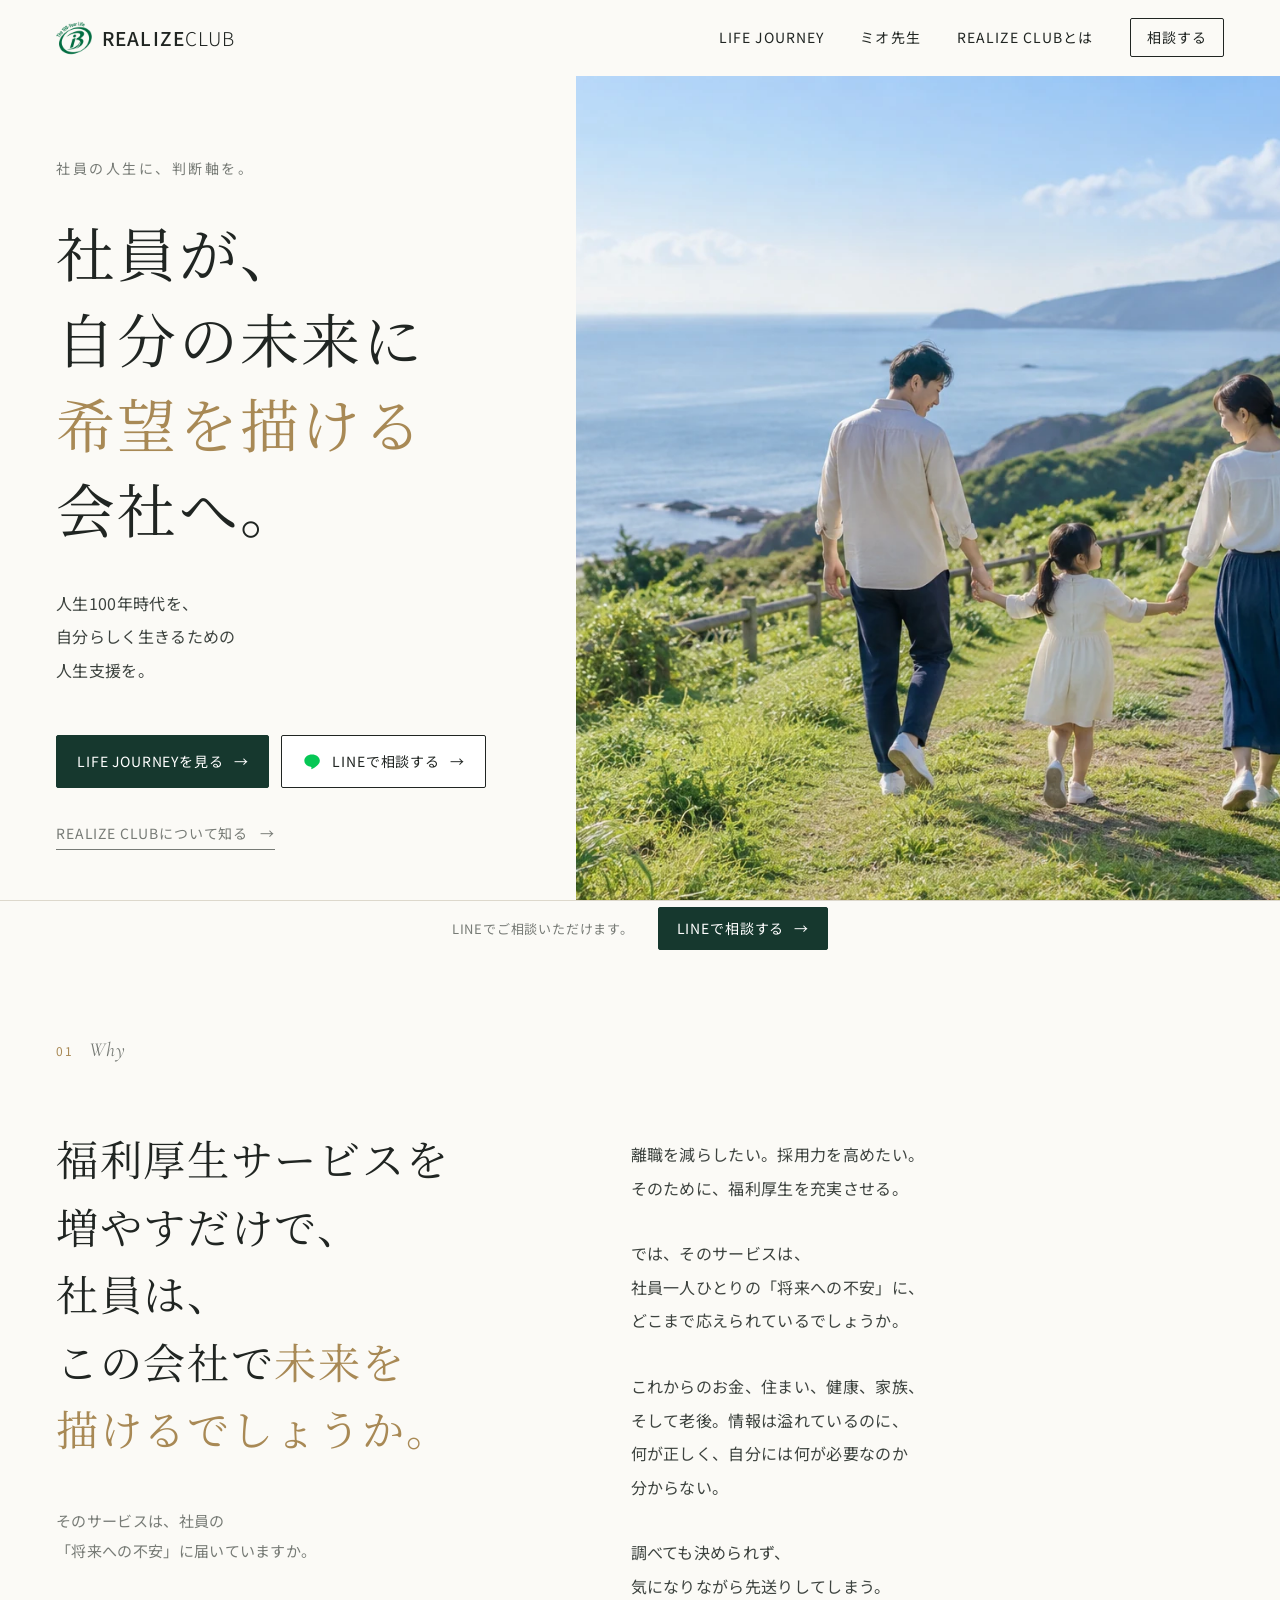
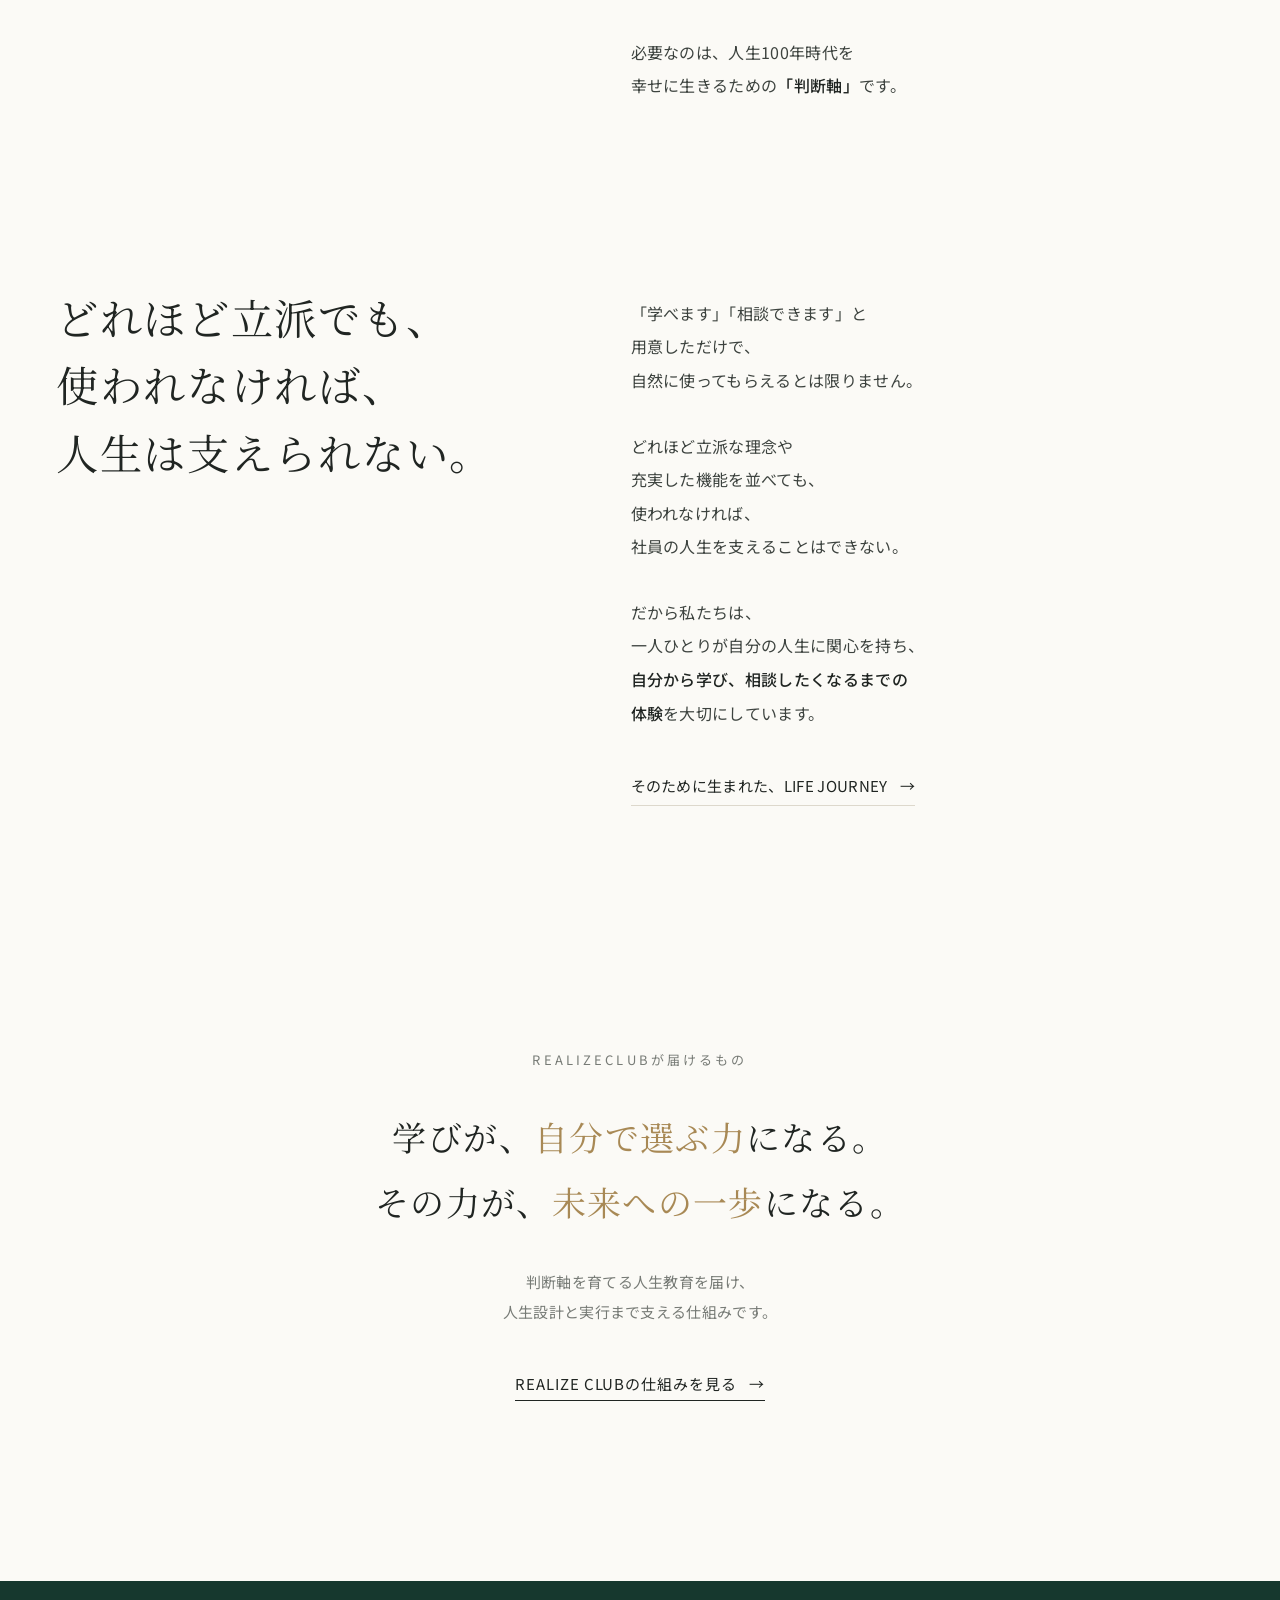
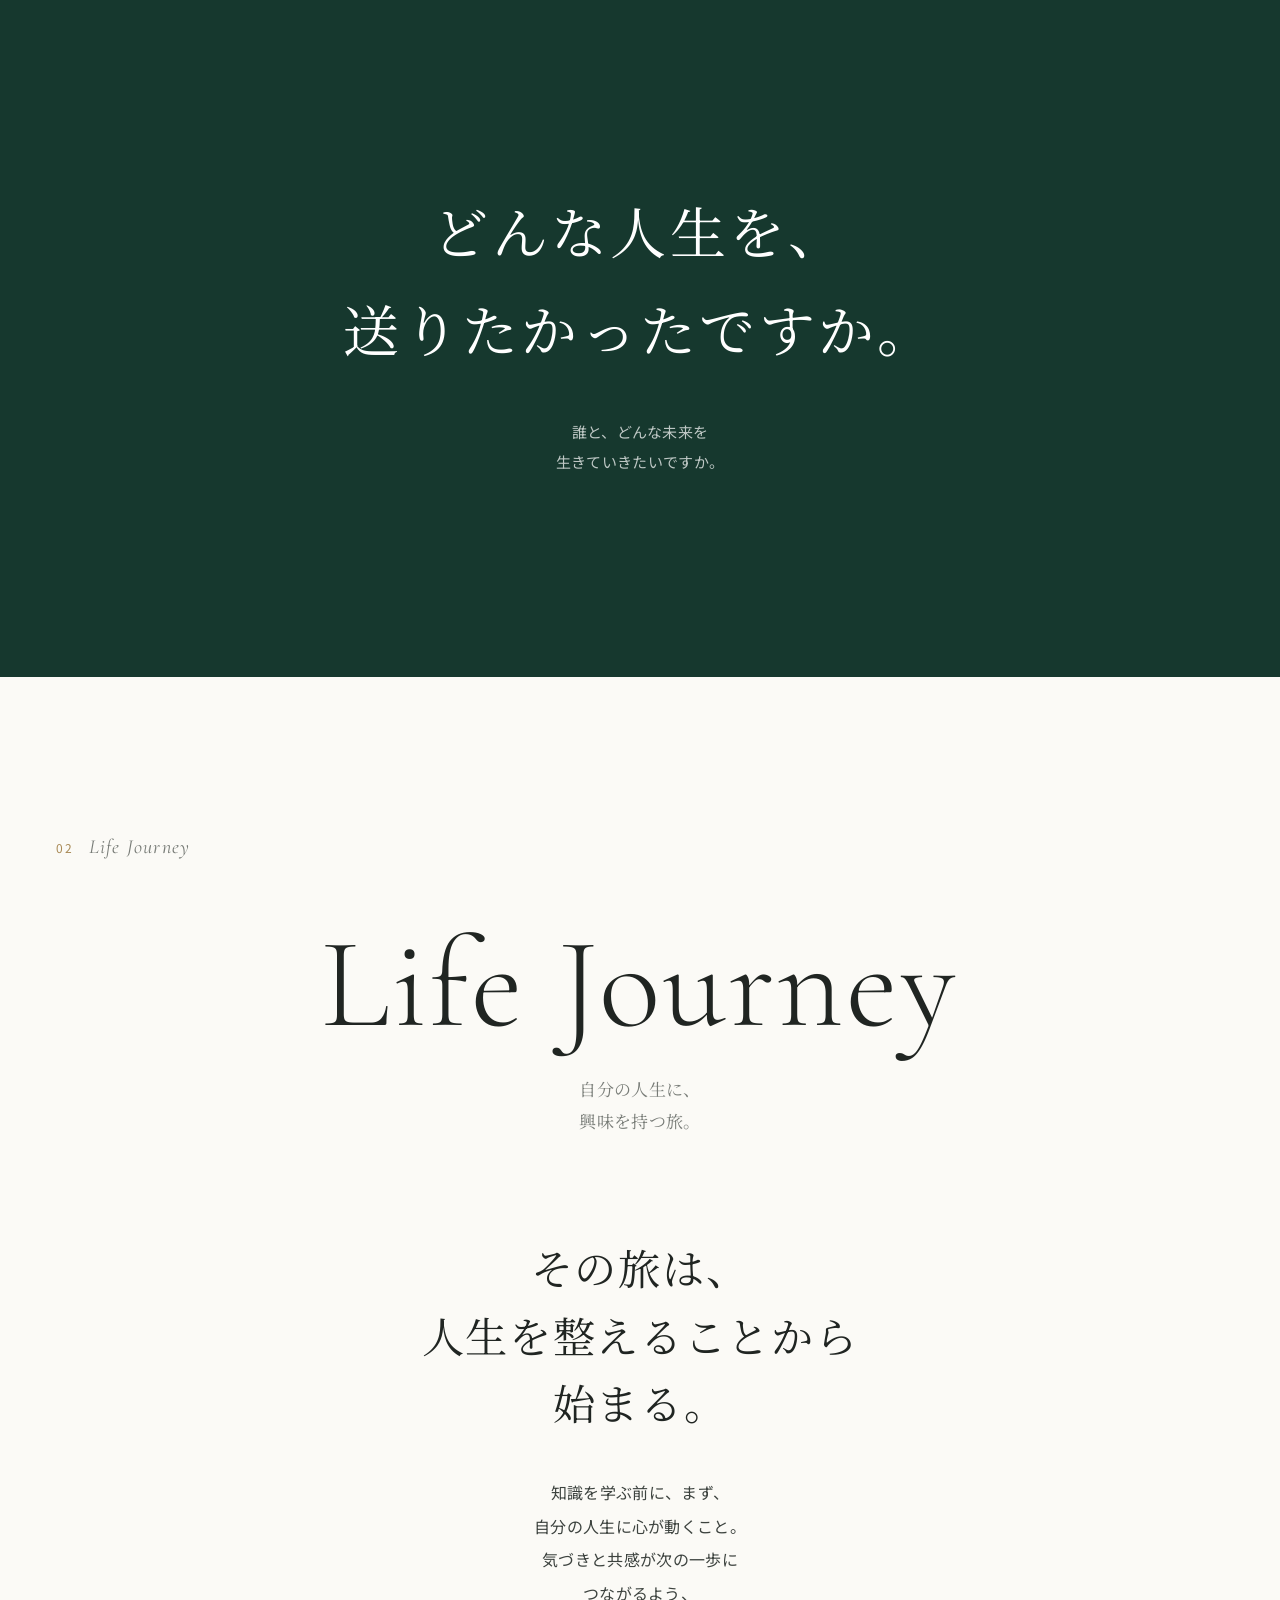
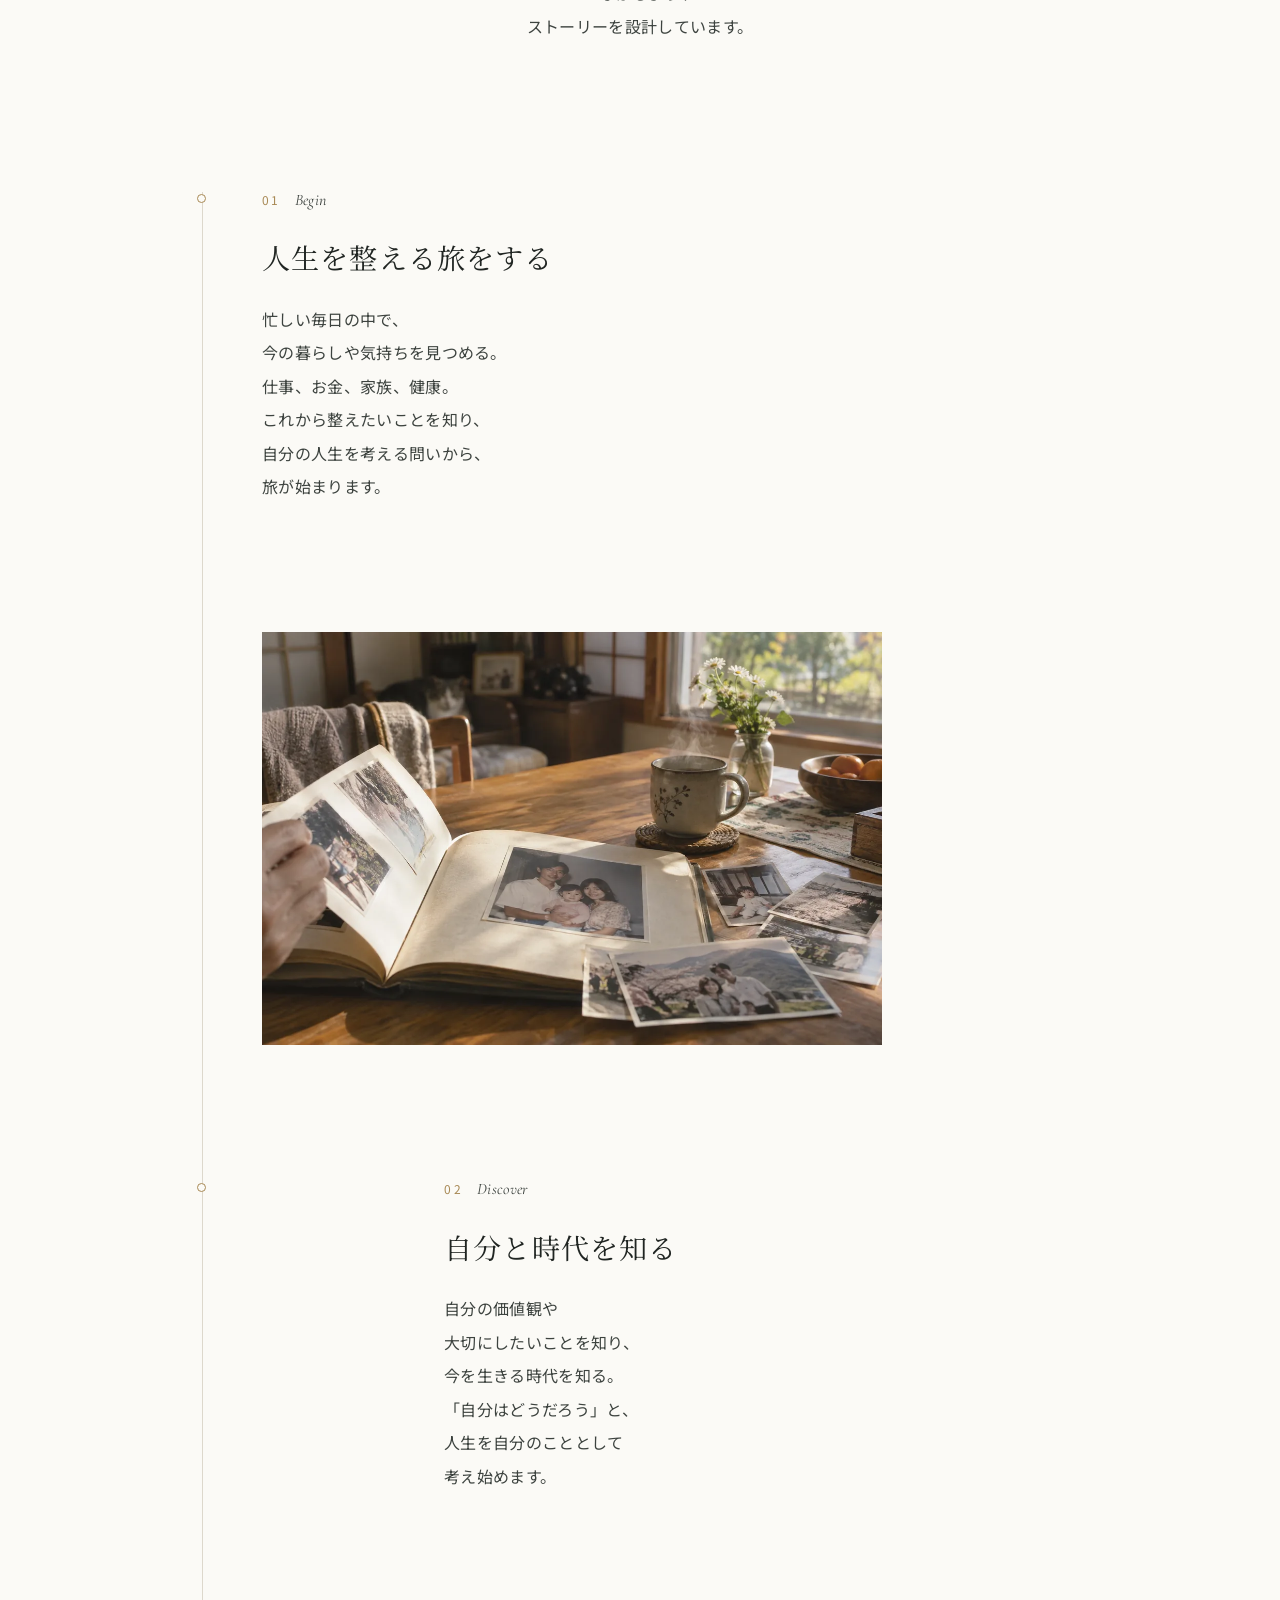
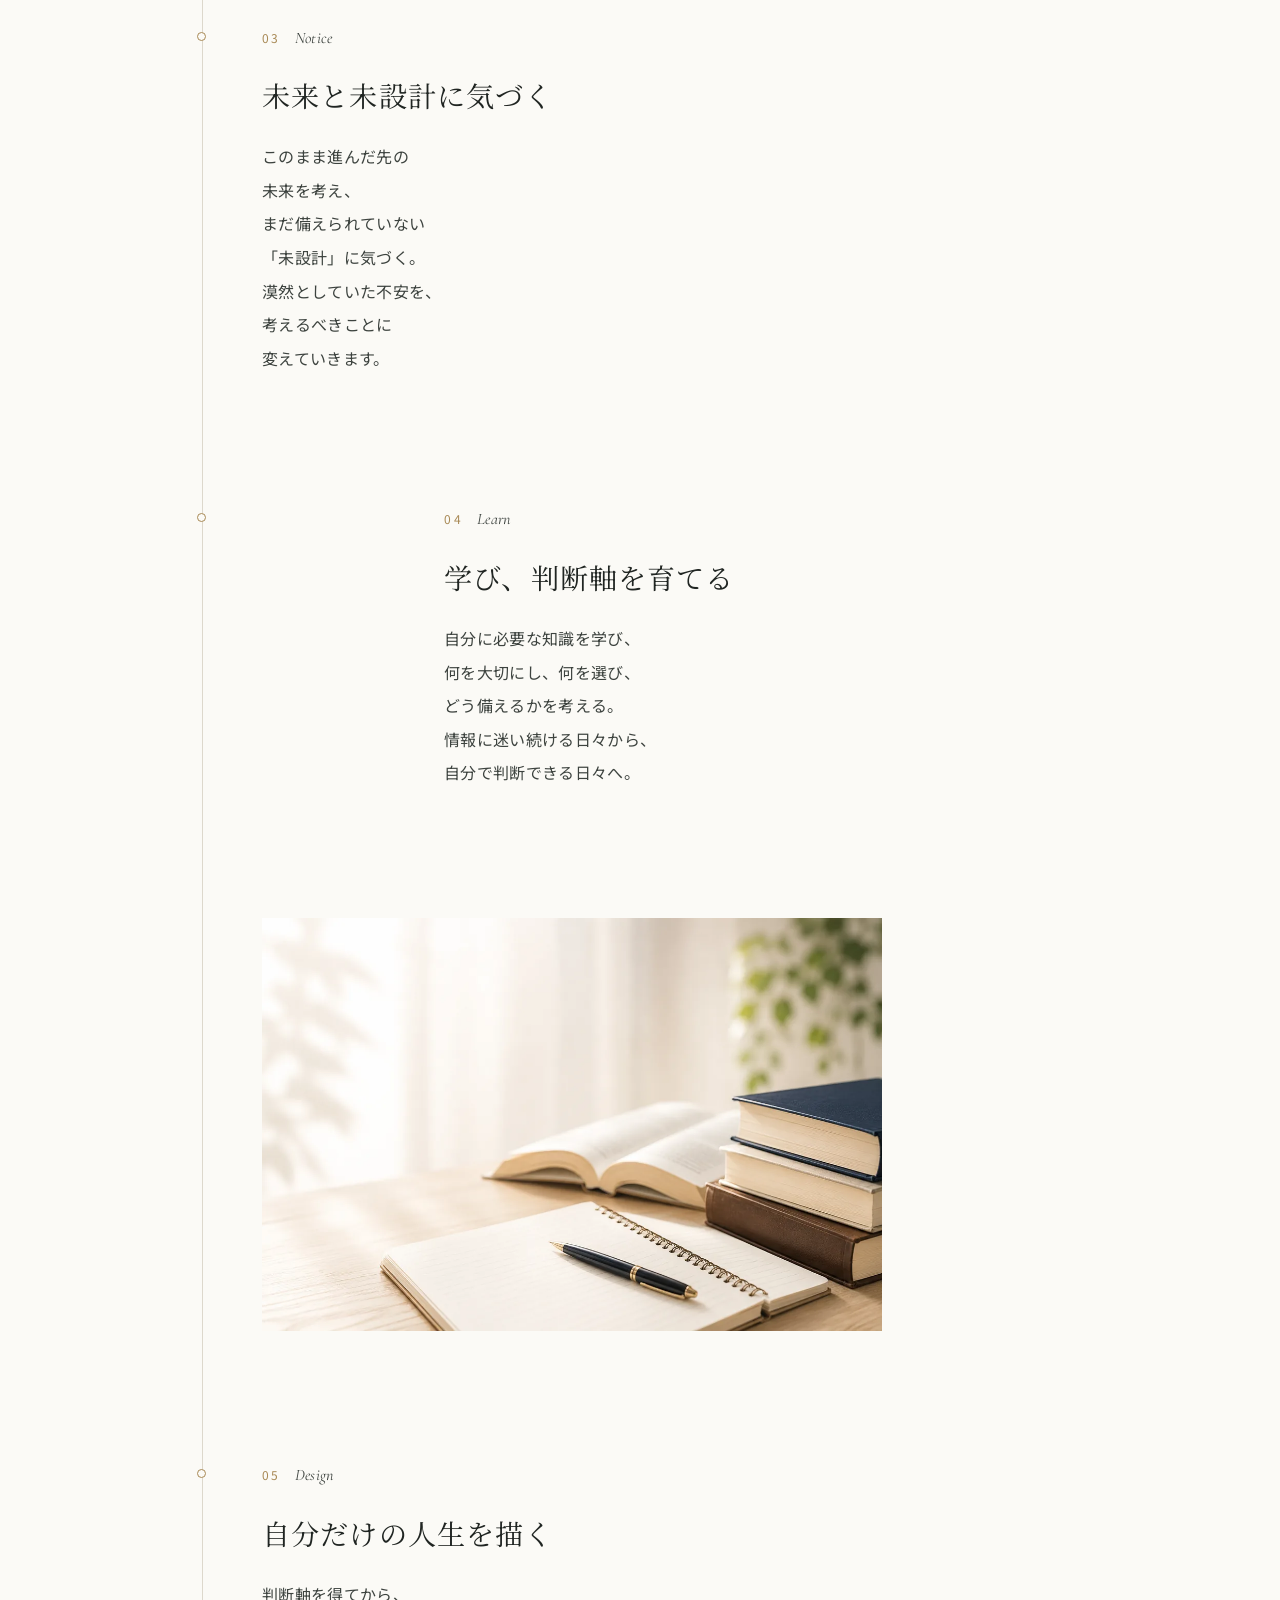
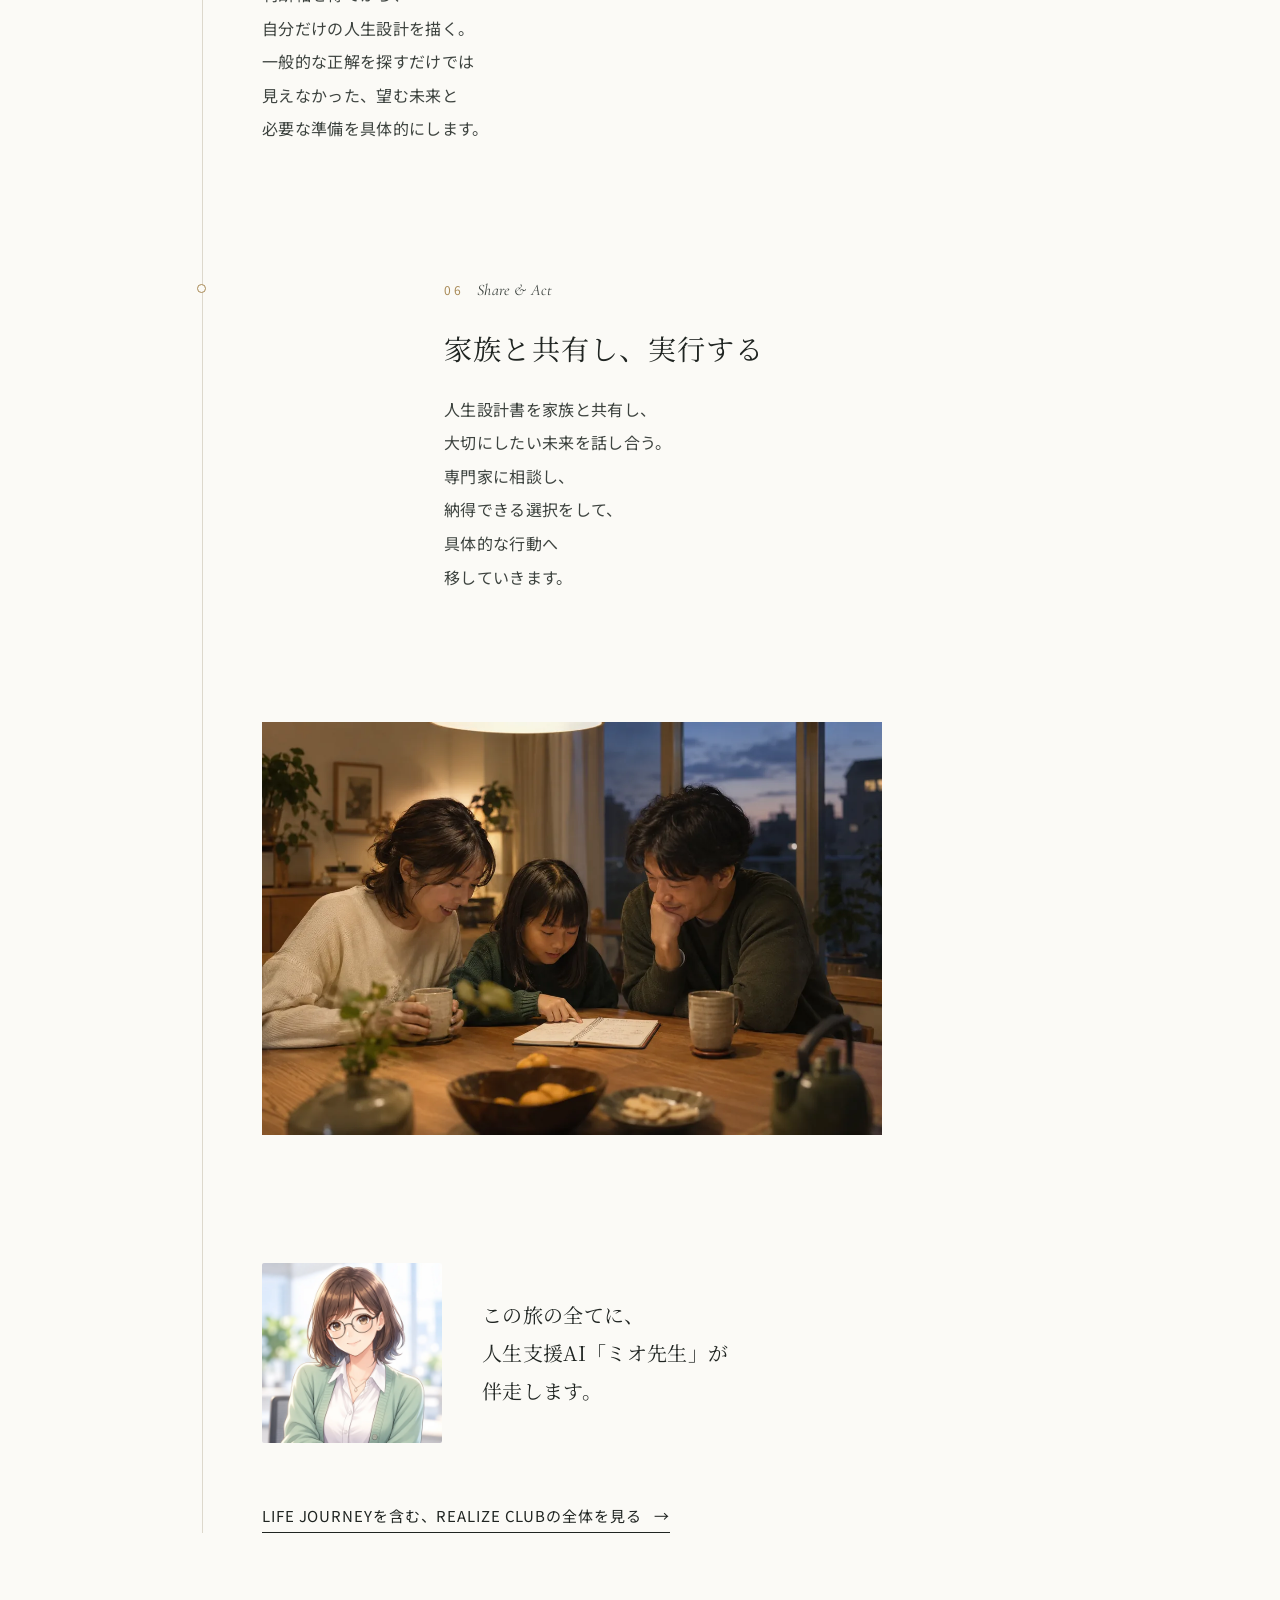
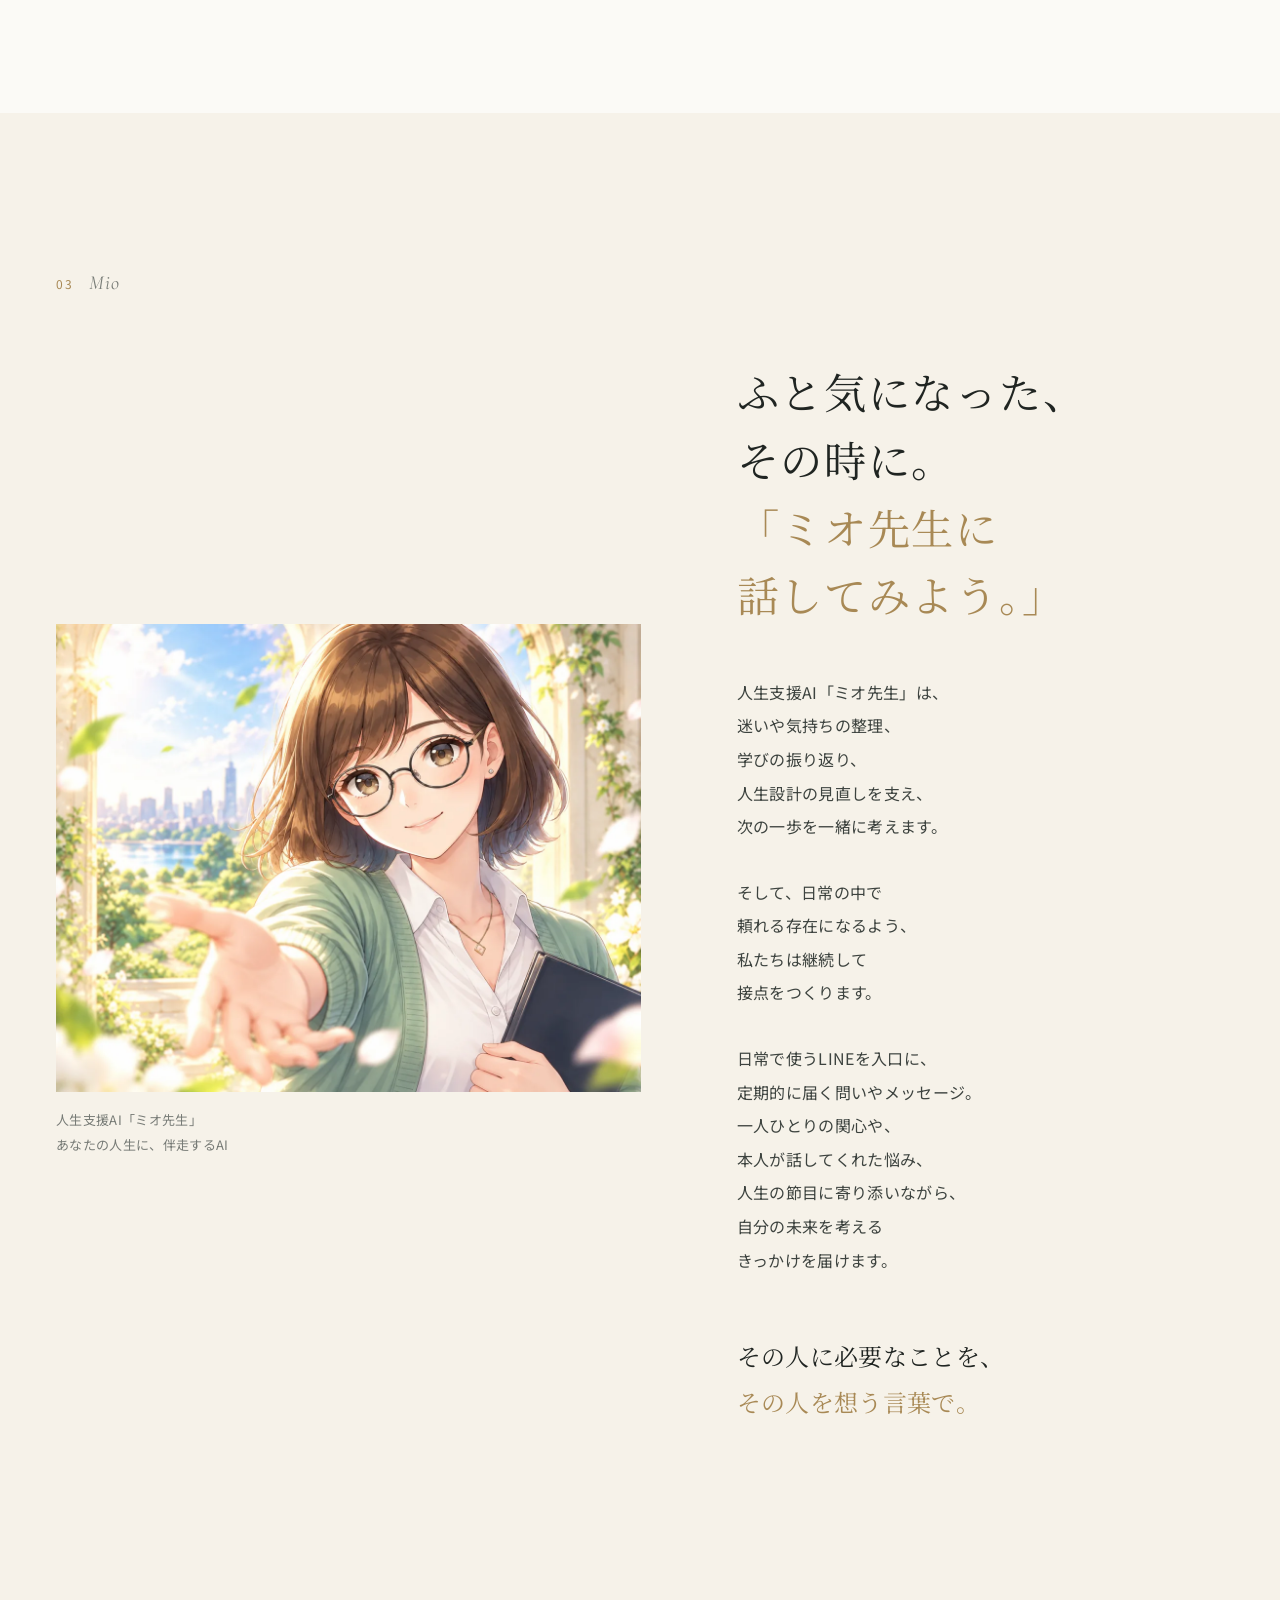
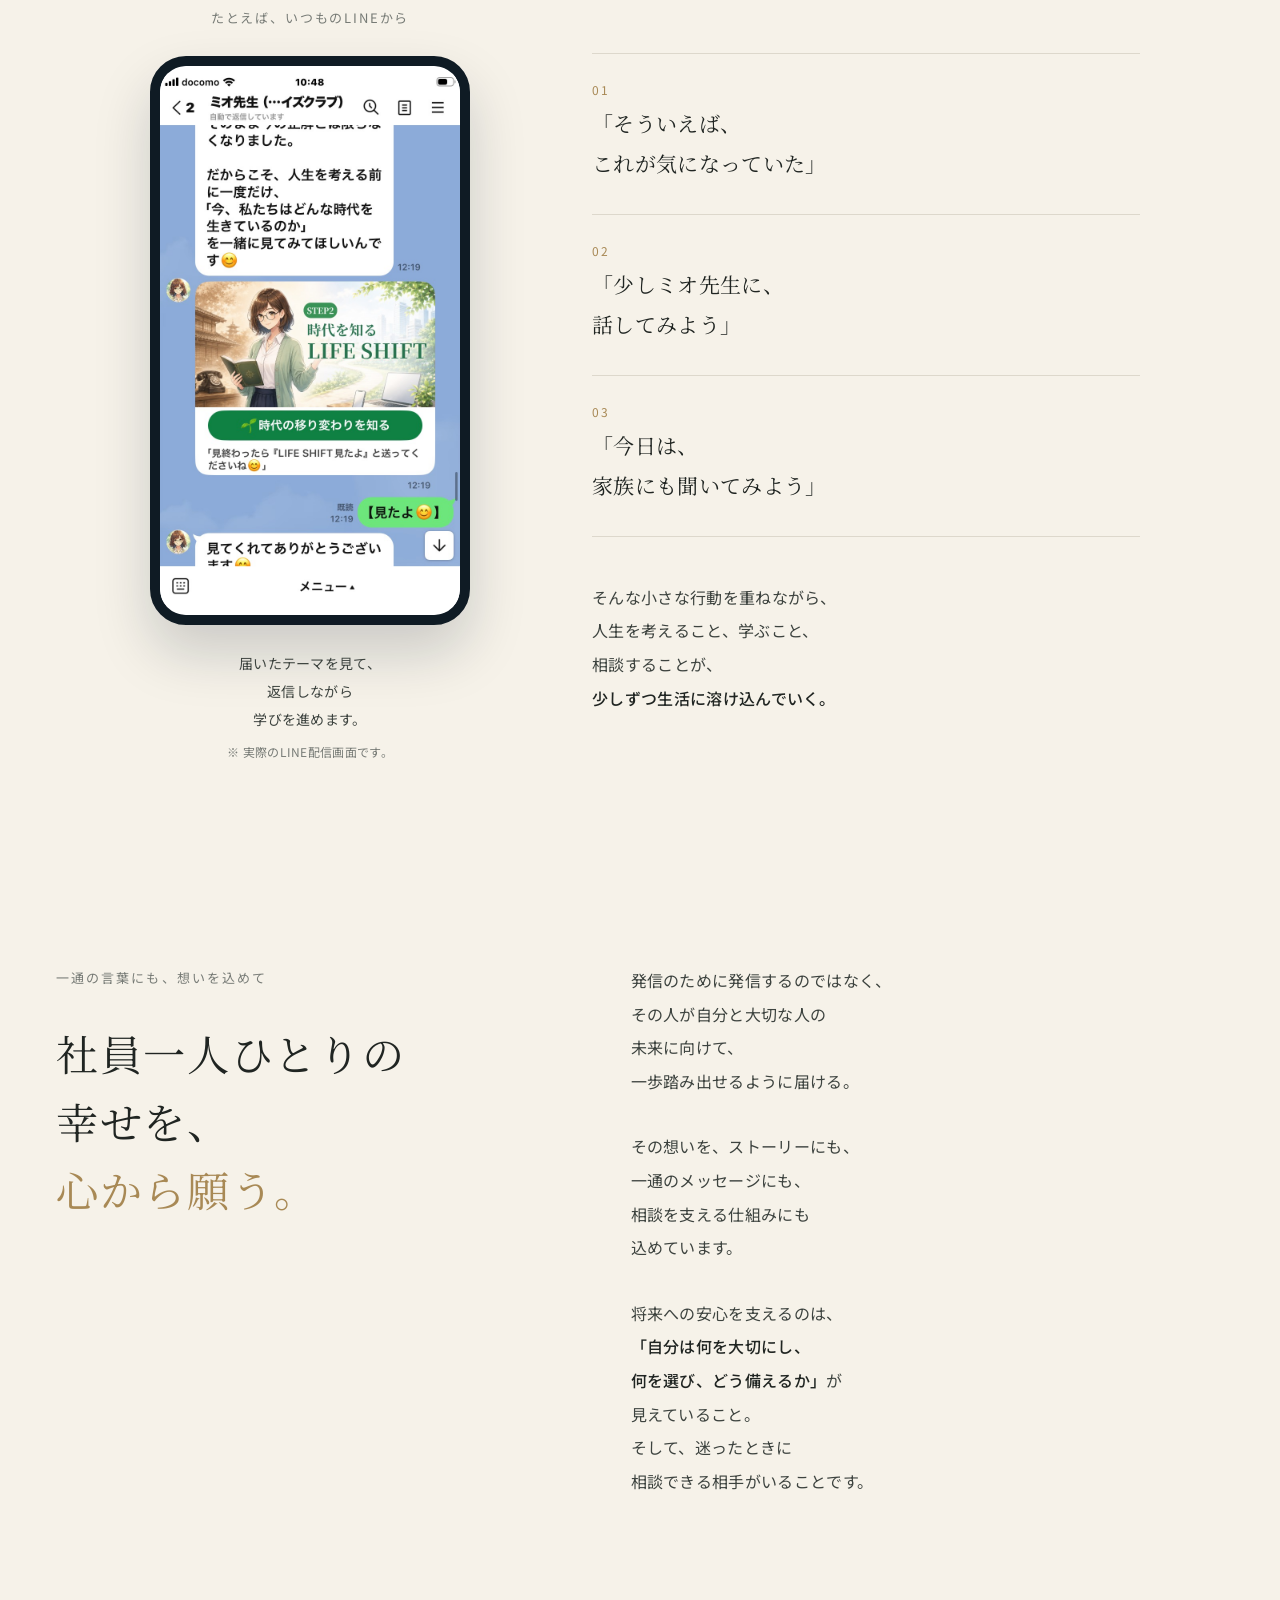
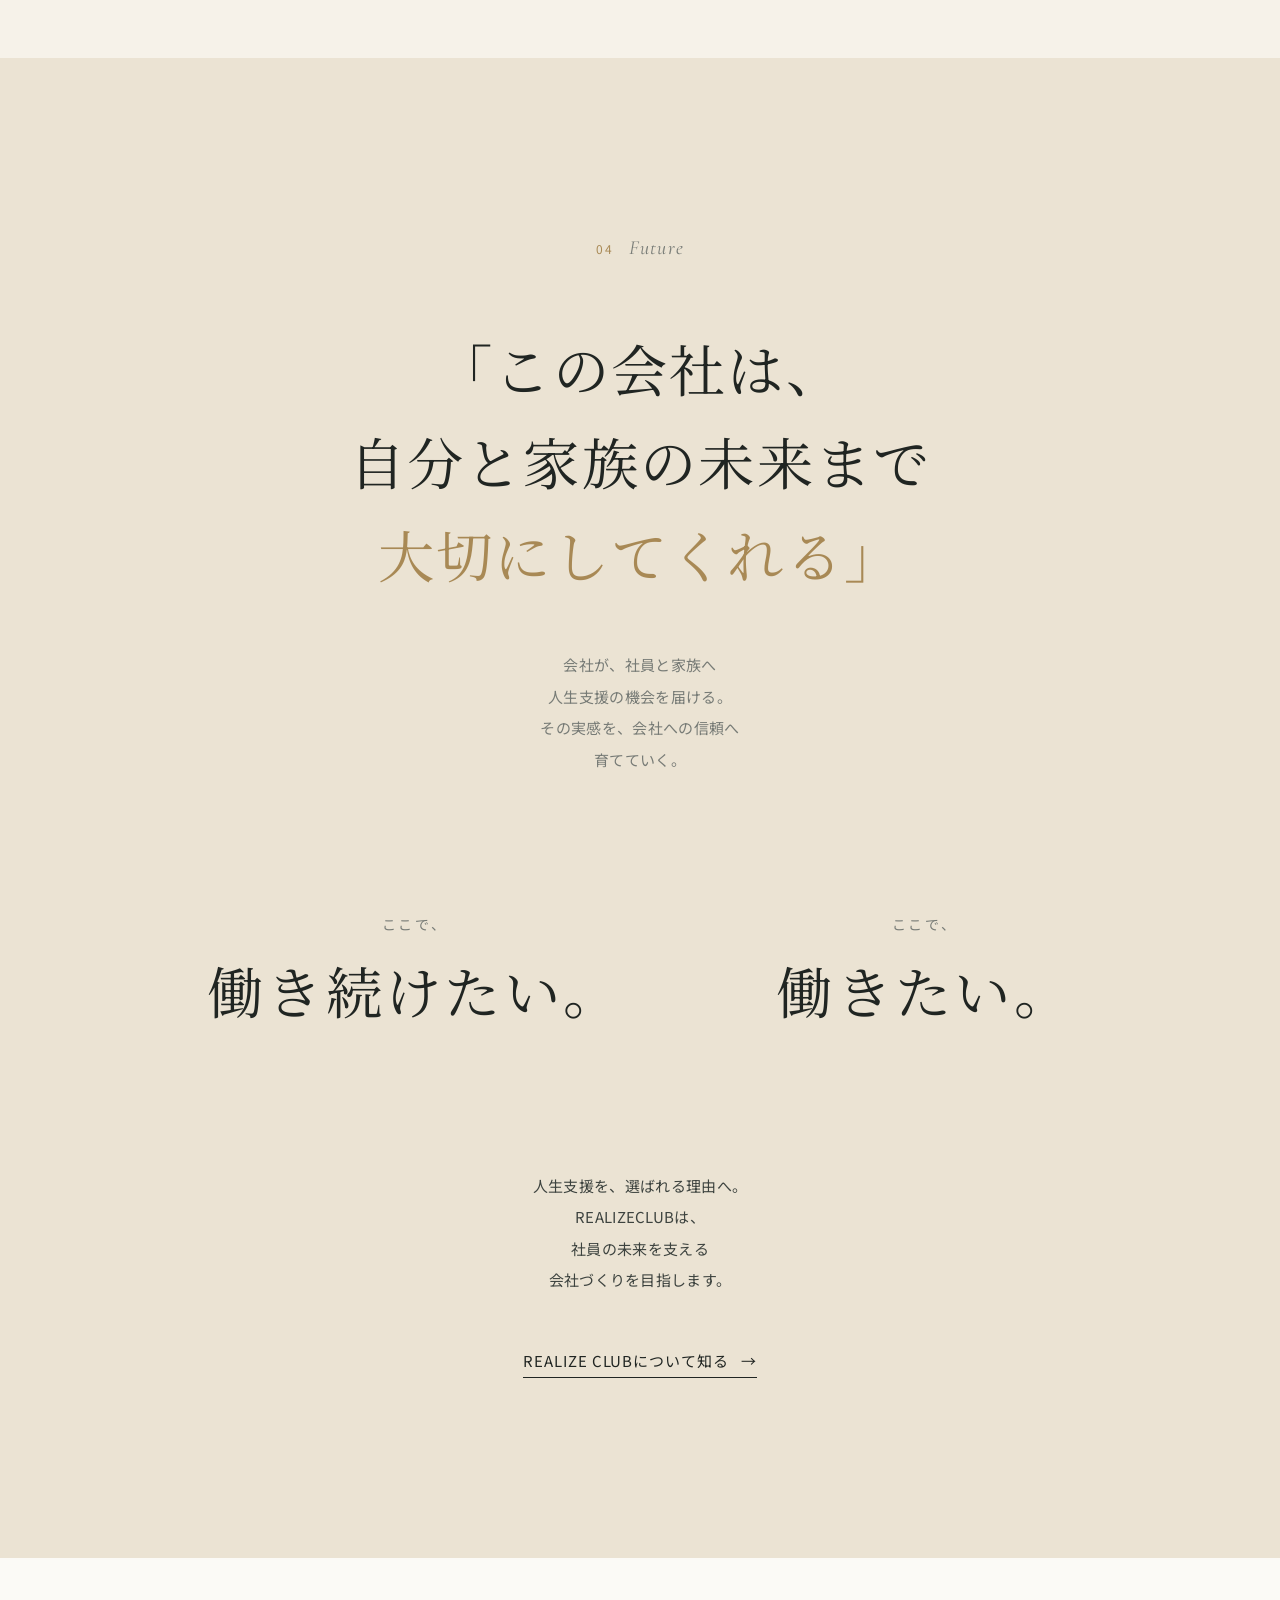
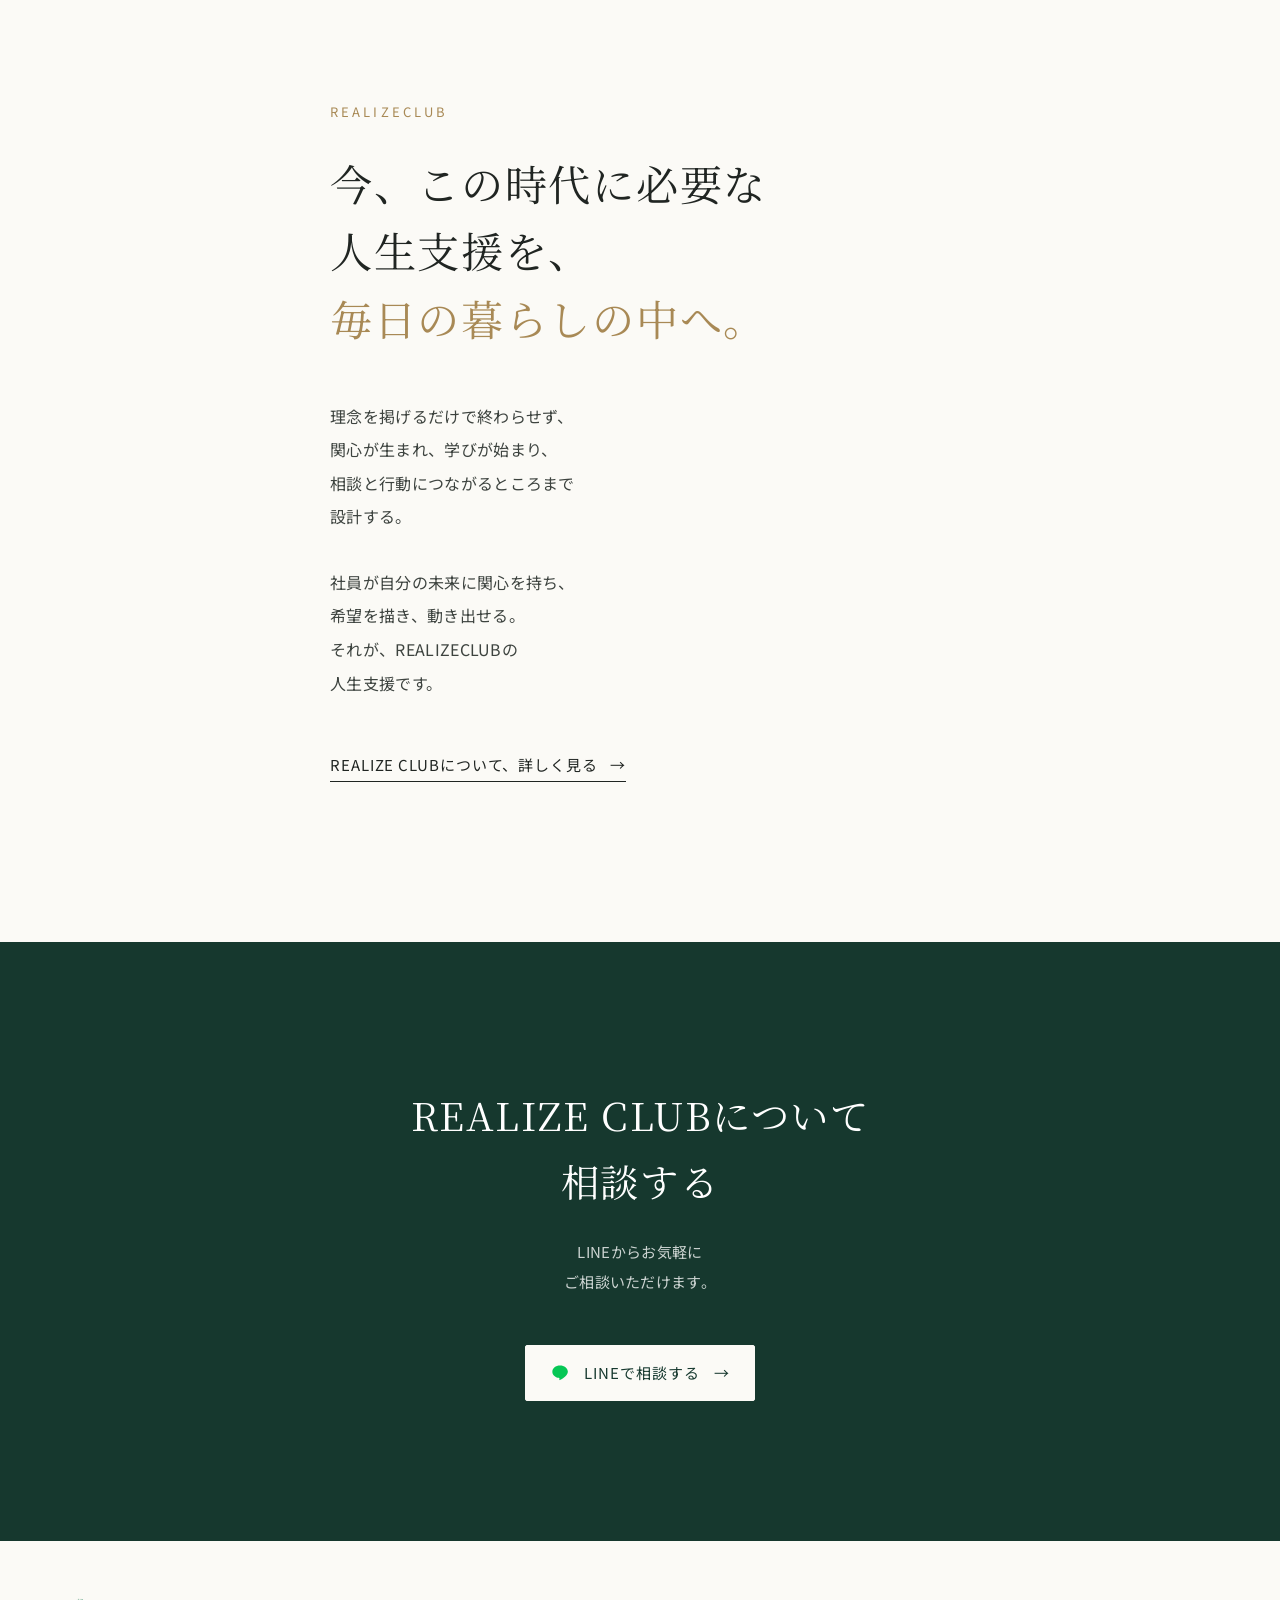
==== commit f22e9eab: "Fix mobile caption wrapping and phone border" ====
--- a/index.html
+++ b/index.html
@@ -14,7 +14,7 @@
 <link rel="preconnect" href="https://fonts.googleapis.com">
 <link rel="preconnect" href="https://fonts.gstatic.com" crossorigin>
 <link rel="stylesheet" href="https://fonts.googleapis.com/css2?family=Cormorant+Garamond:ital,wght@0,300;0,400;1,300;1,400&family=Noto+Sans+JP:wght@300;400;500&family=Noto+Serif+JP:wght@400;500&display=swap">
-<link rel="stylesheet" href="styles.css?v=38">
+<link rel="stylesheet" href="styles.css?v=39">
 </head>
 <body>
 <a class="skip-link" href="#main">本文へ進む</a>
@@ -183,7 +183,7 @@
           <div class="line-phone">
             <img src="assets/line-life-shift.jpg" alt="ミオ先生からLINEで届く、時代の移り変わりを知るLIFE SHIFTの実際の画面" width="750" height="1334" loading="lazy">
           </div>
-          <p class="line-reflection">届いたテーマを見て、返信しながら学びを進めます。</p>
+          <p class="line-reflection"><span class="keep-phrase">届いたテーマを見て、</span><br><span class="keep-phrase">返信しながら</span><br><span class="keep-phrase">学びを進めます。</span></p>
           <p class="line-note">※ 実際のLINE配信画面です。</p>
         </figure>
         <div class="everyday reveal">
--- a/styles.css
+++ b/styles.css
@@ -202,8 +202,8 @@
 .mio-line{display:grid;grid-template-columns:340px 1fr;gap:112px;align-items:center;max-width:1000px;margin:180px auto 0}
 .line-shot{text-align:center}
 .line-label{margin-bottom:24px;font-size:13px;letter-spacing:.14em;color:var(--muted)}
-.line-phone{width:100%;max-width:320px;aspect-ratio:750/1334;margin-inline:auto;padding:9px;border-radius:34px;background:#0f1b24;box-shadow:0 28px 56px rgba(13,29,42,.18);overflow:hidden}
-.line-phone img{width:100%;height:100%;object-fit:contain;border-radius:25px;background:var(--white)}
+.line-phone{width:100%;max-width:320px;aspect-ratio:750/1334;margin-inline:auto;padding:0;border:10px solid #0f1b24;border-radius:36px;background:#0f1b24;box-shadow:0 28px 56px rgba(13,29,42,.18);overflow:hidden}
+.line-phone img{display:block;width:100%;height:100%;object-fit:contain;border-radius:24px;background:var(--white)}
 .line-reflection{margin-top:24px;font-size:14px;line-height:2;color:var(--text)}
 .line-note{margin-top:6px;font-size:12px;color:var(--muted)}
 .everyday-flow{list-style:none}
@@ -348,8 +348,8 @@
   .mio-text .prose{margin-top:36px}
   .mio-principle{margin-top:44px;font-size:clamp(20px,5.8vw,22px)}
   .mio-line{margin-top:104px;gap:64px}
-  .line-phone{max-width:260px;padding:8px;border-radius:30px}
-  .line-phone img{border-radius:22px}
+  .line-phone{max-width:260px;border-width:9px;border-radius:32px}
+  .line-phone img{border-radius:21px}
   .everyday-flow li{padding:24px 0;font-size:18px}
   .everyday-summary{margin-top:32px;font-size:clamp(14px,4.6vw,15px)}
   .belief{margin-top:120px}
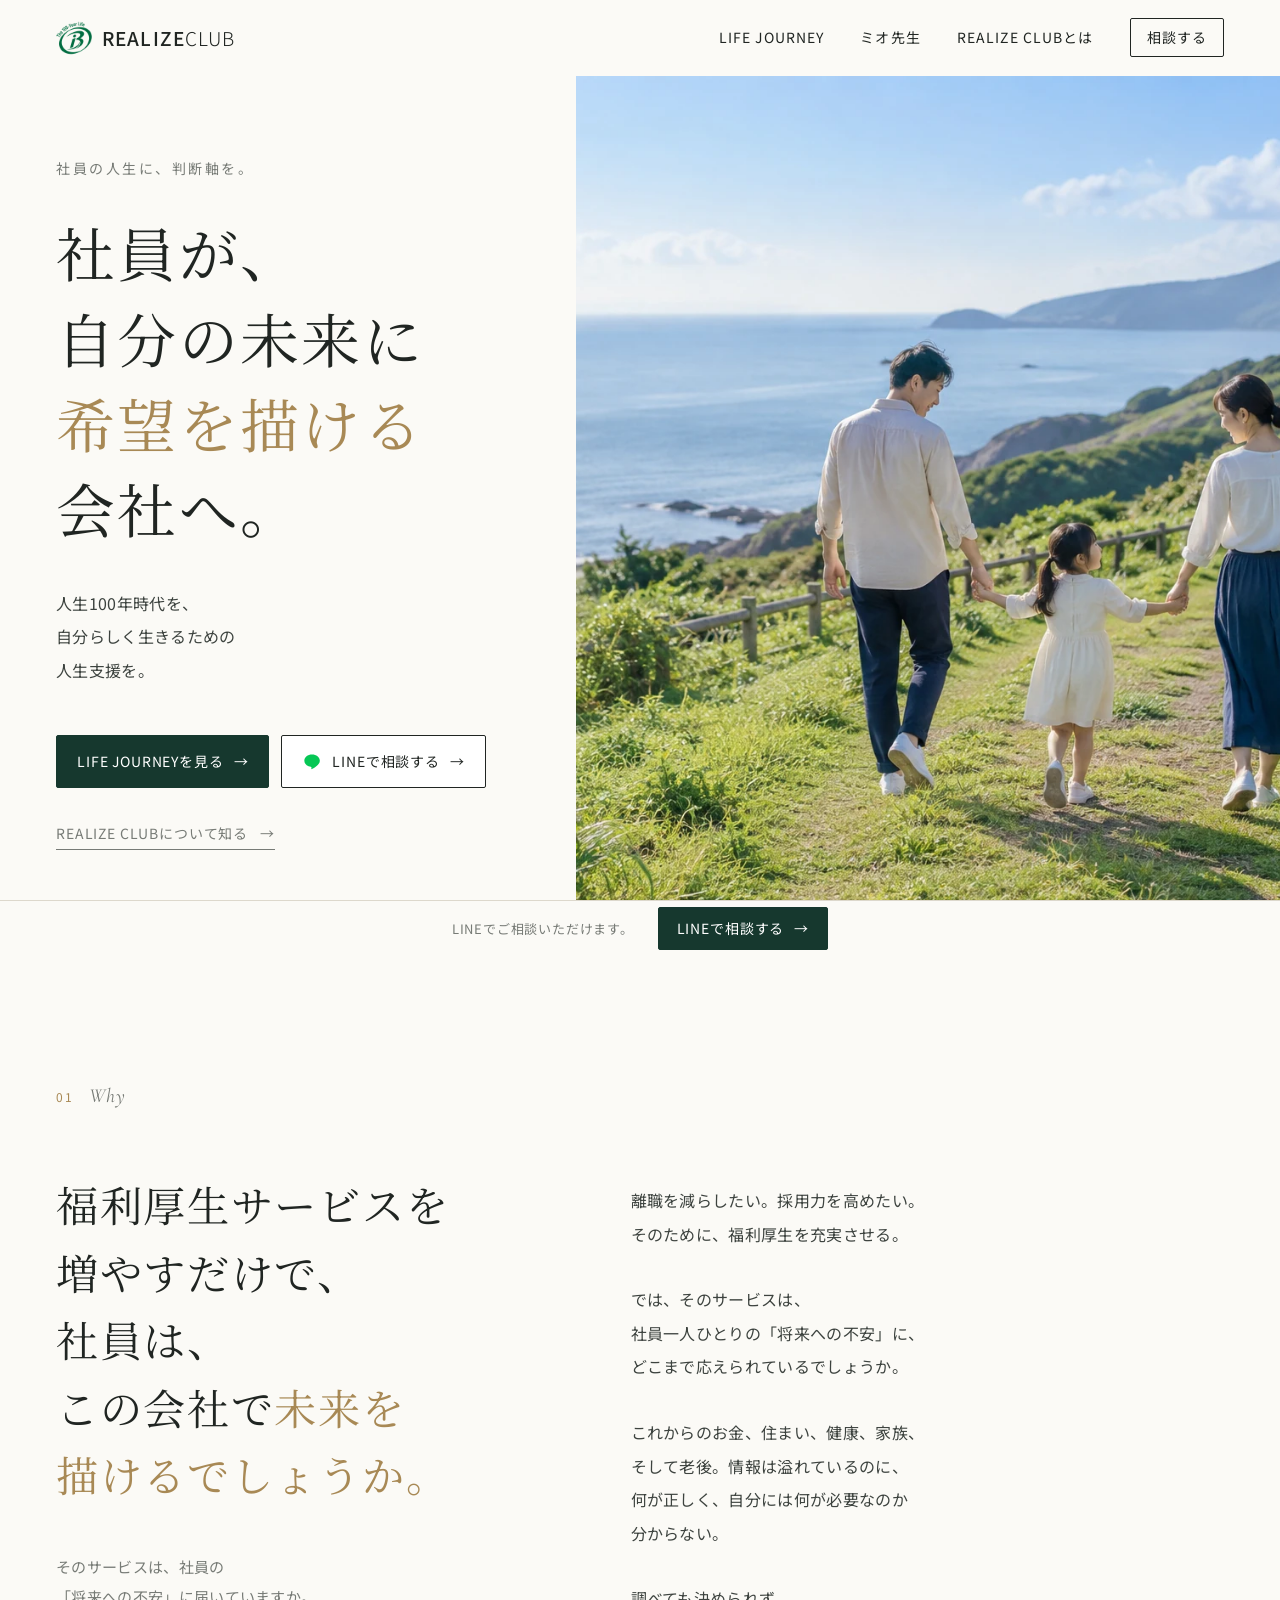
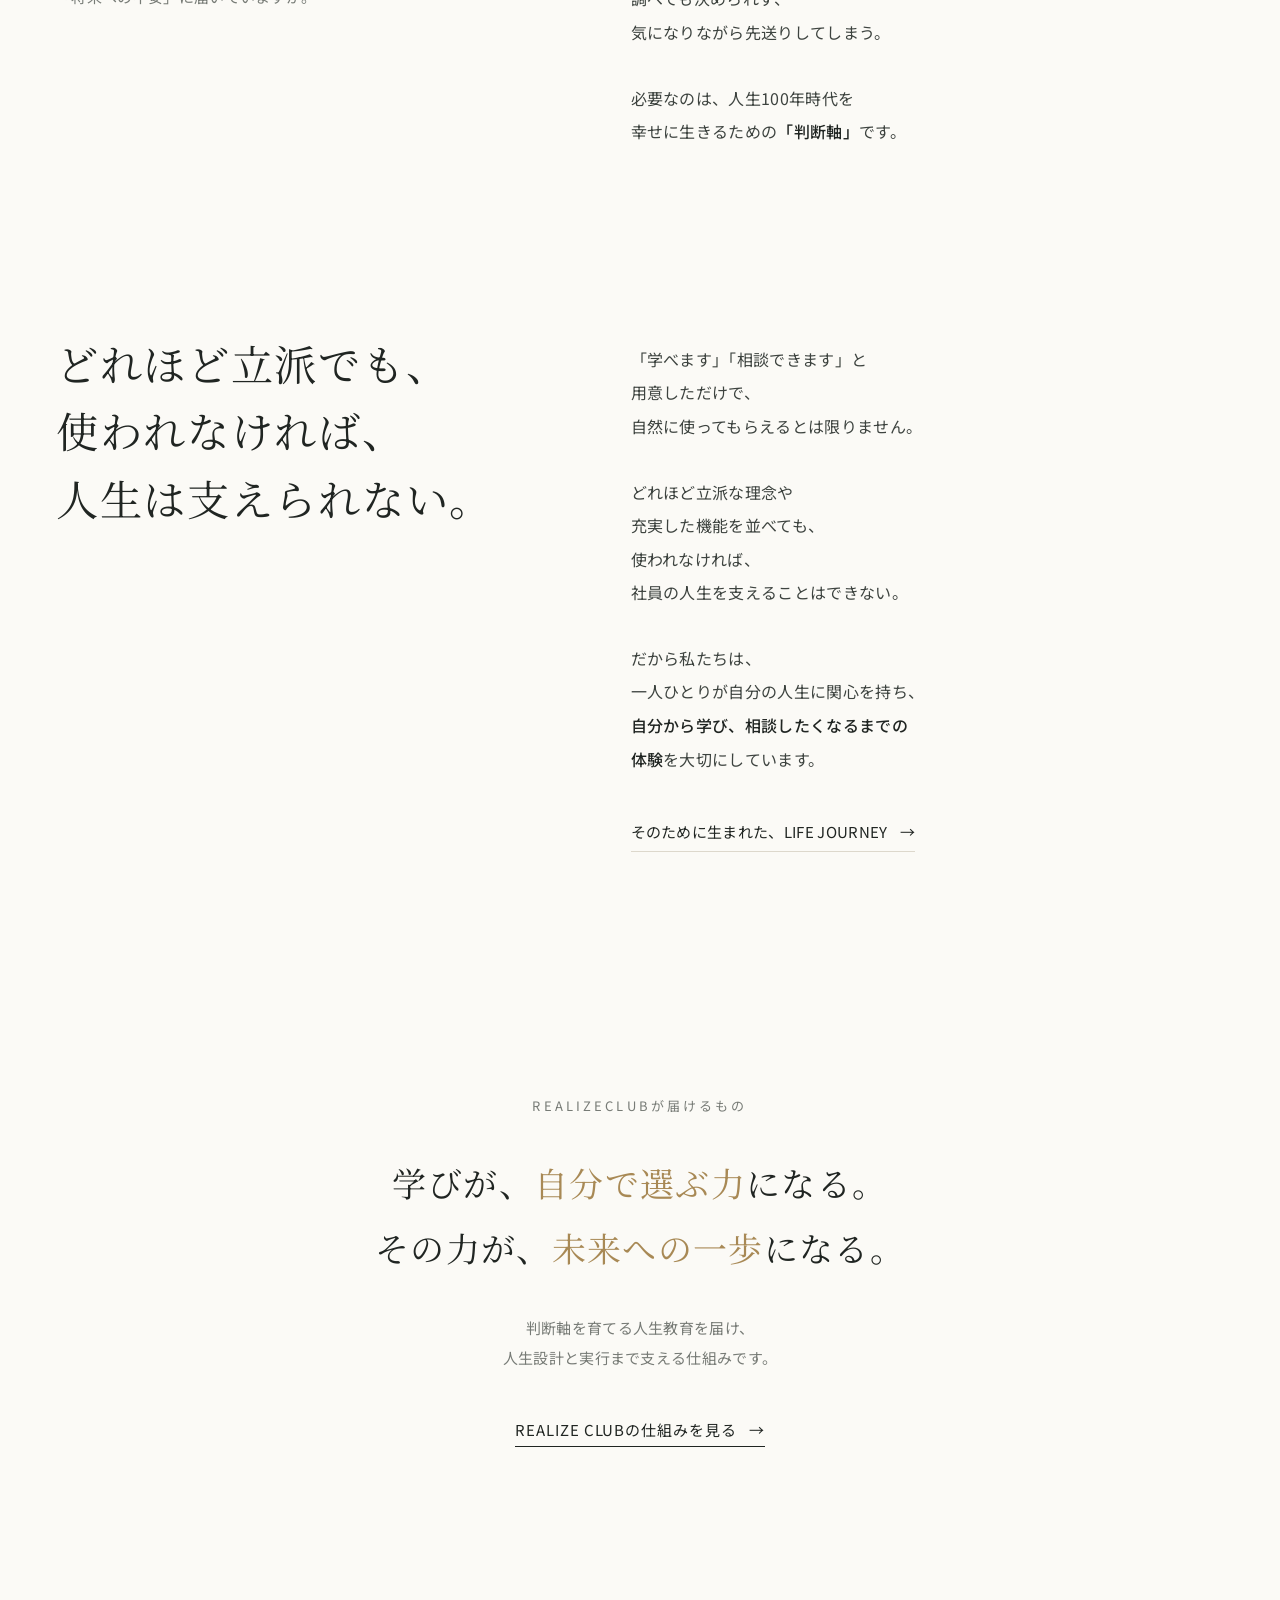
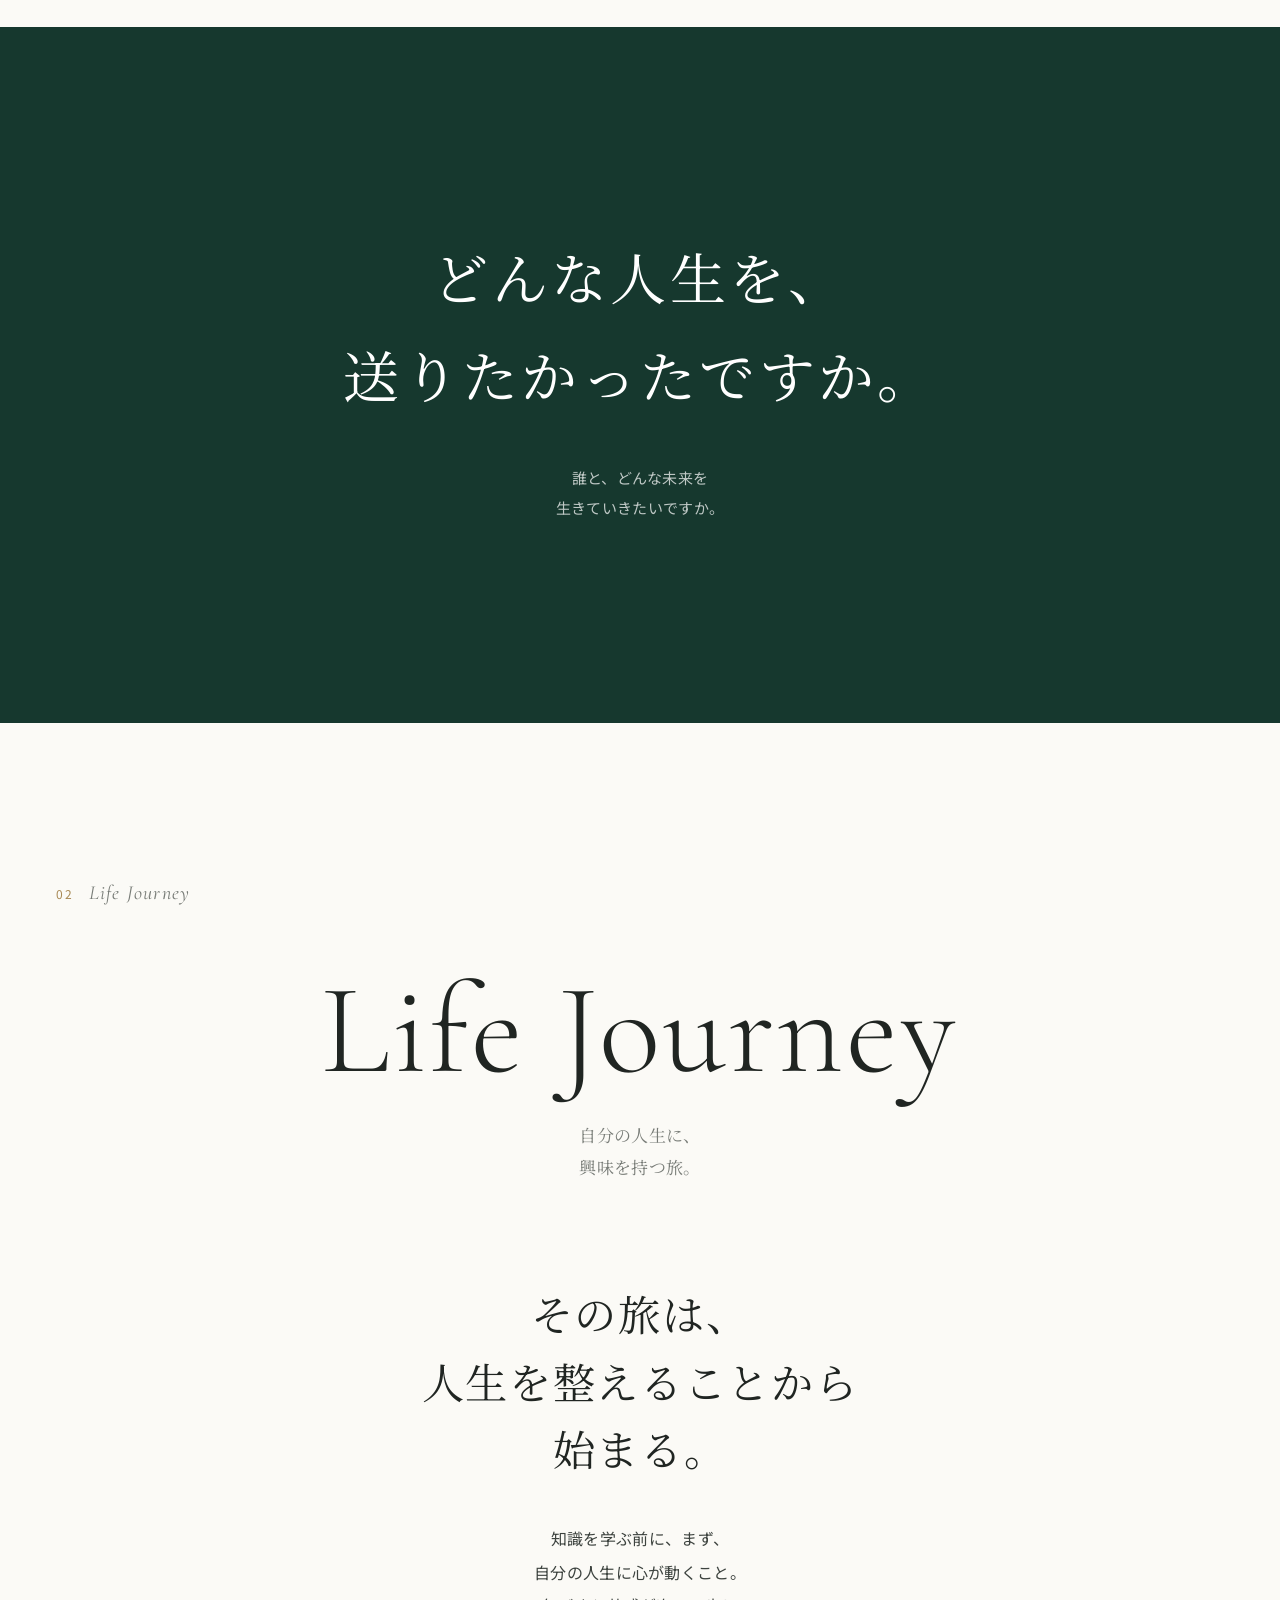
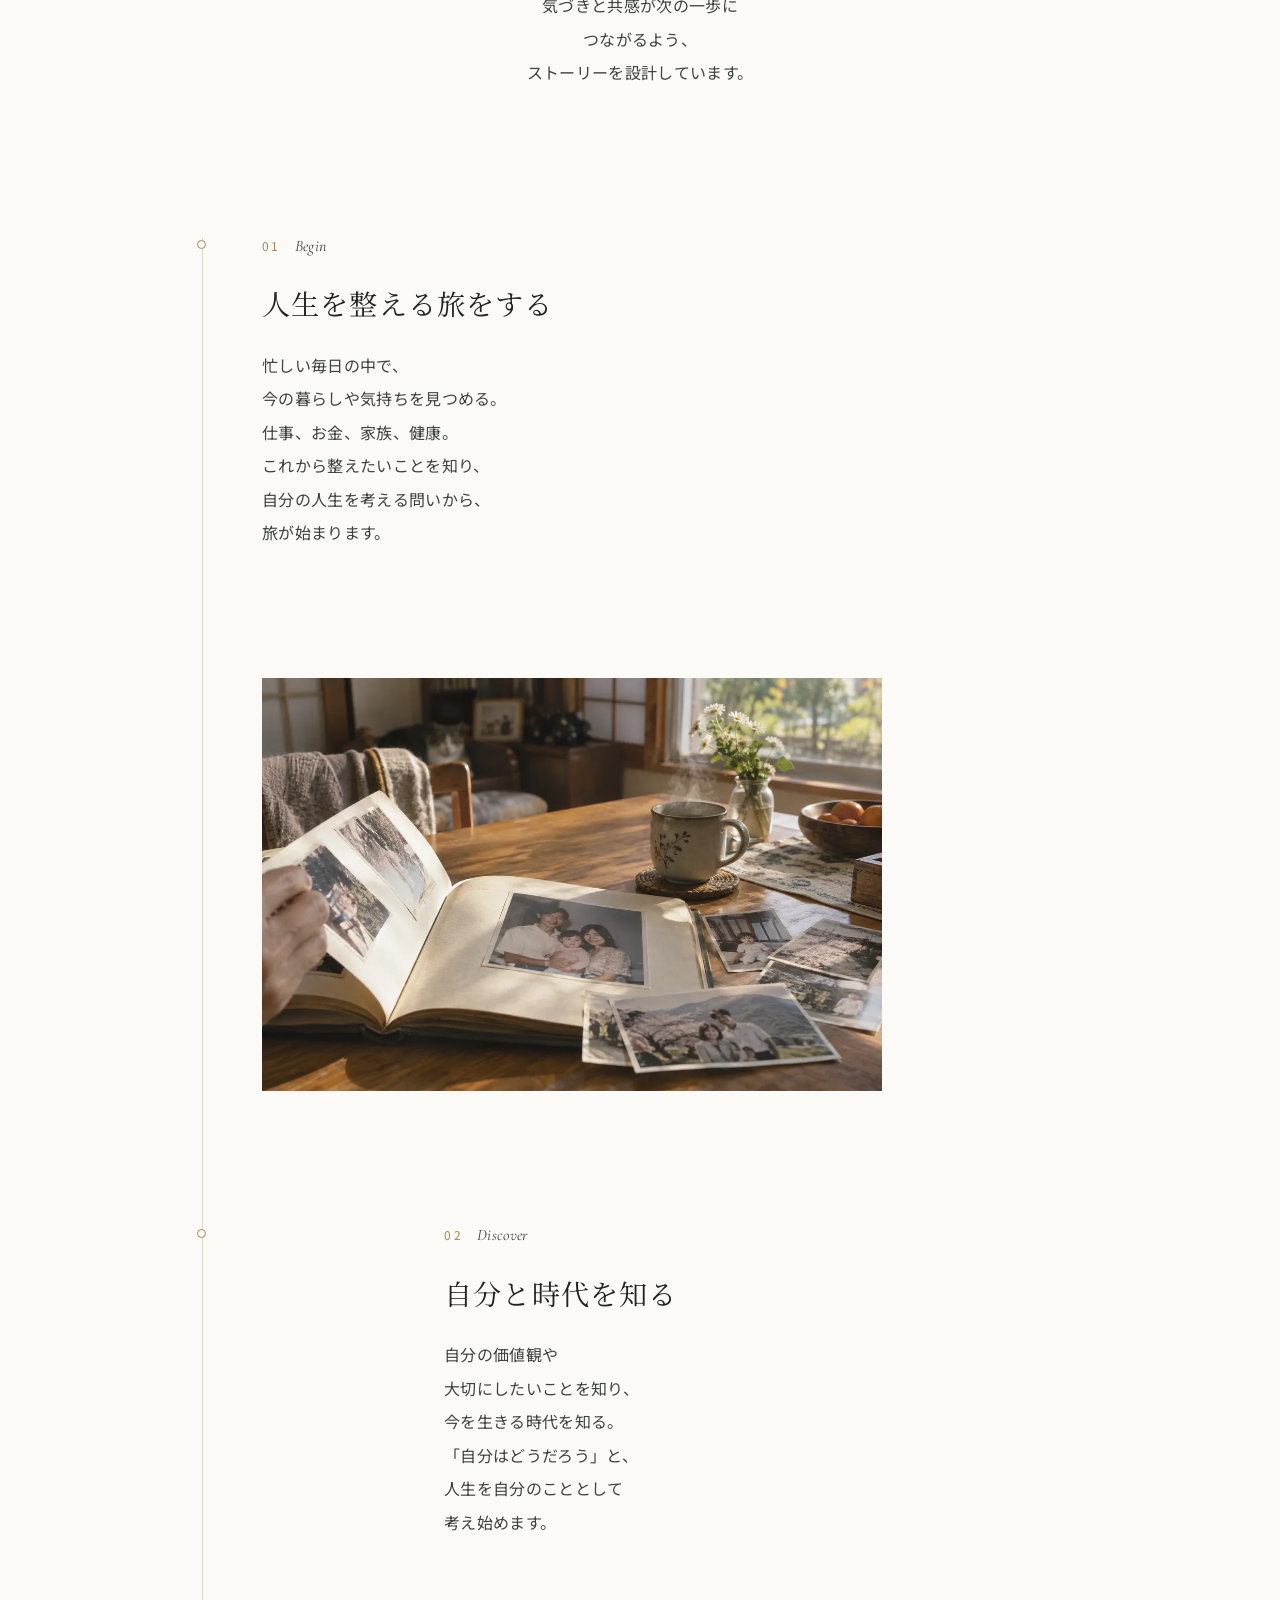
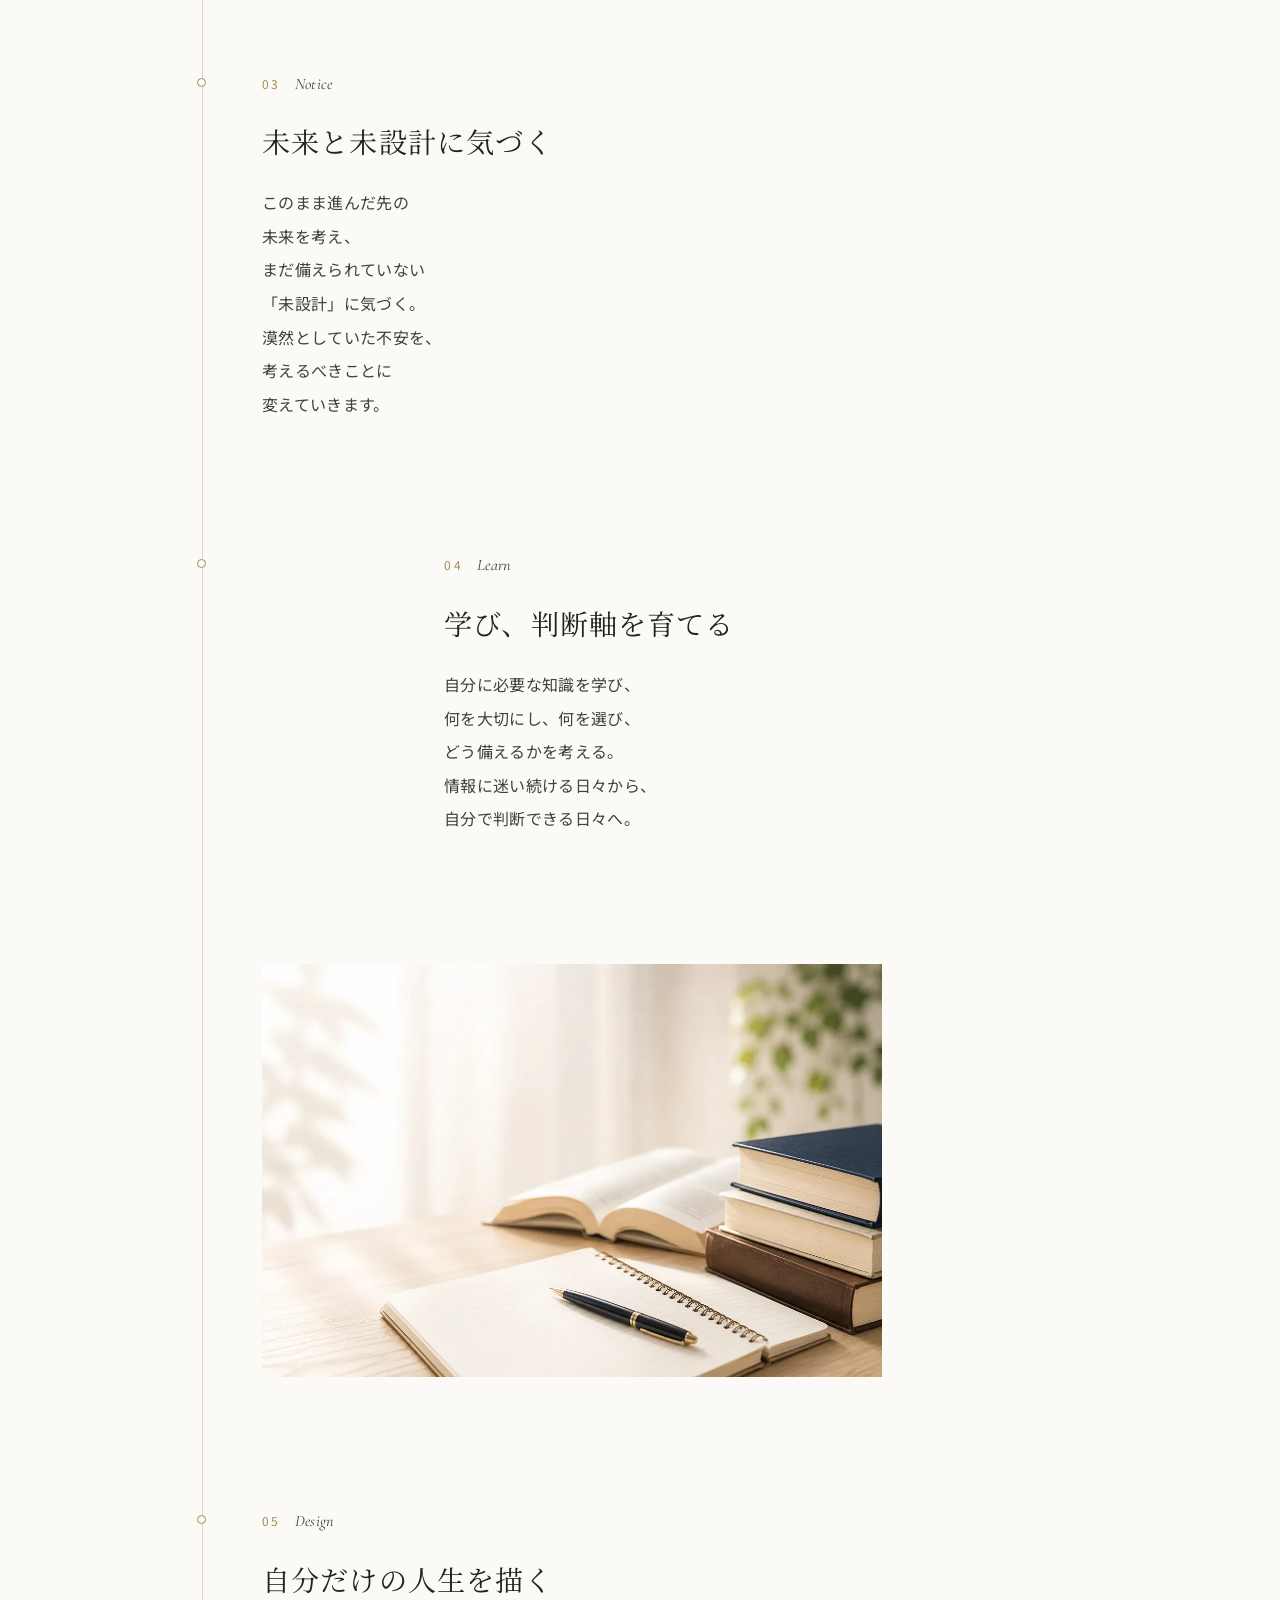
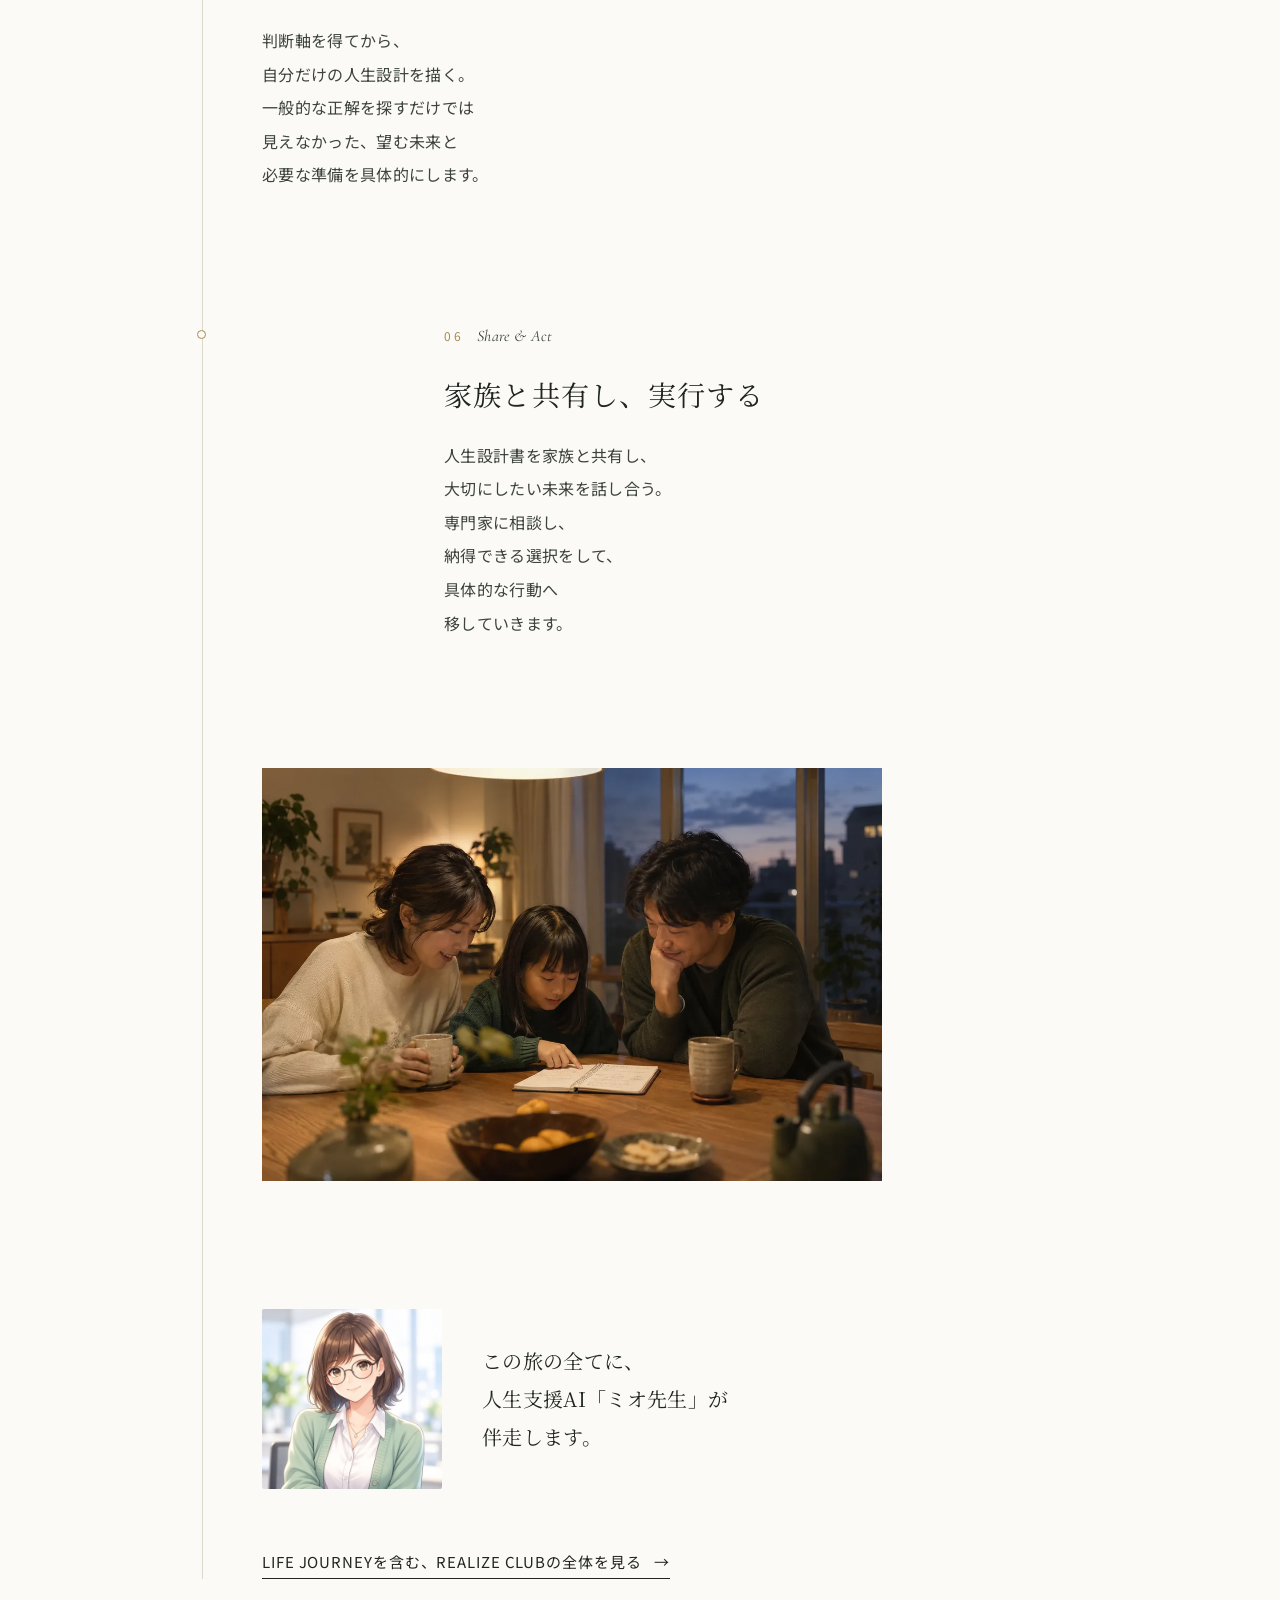
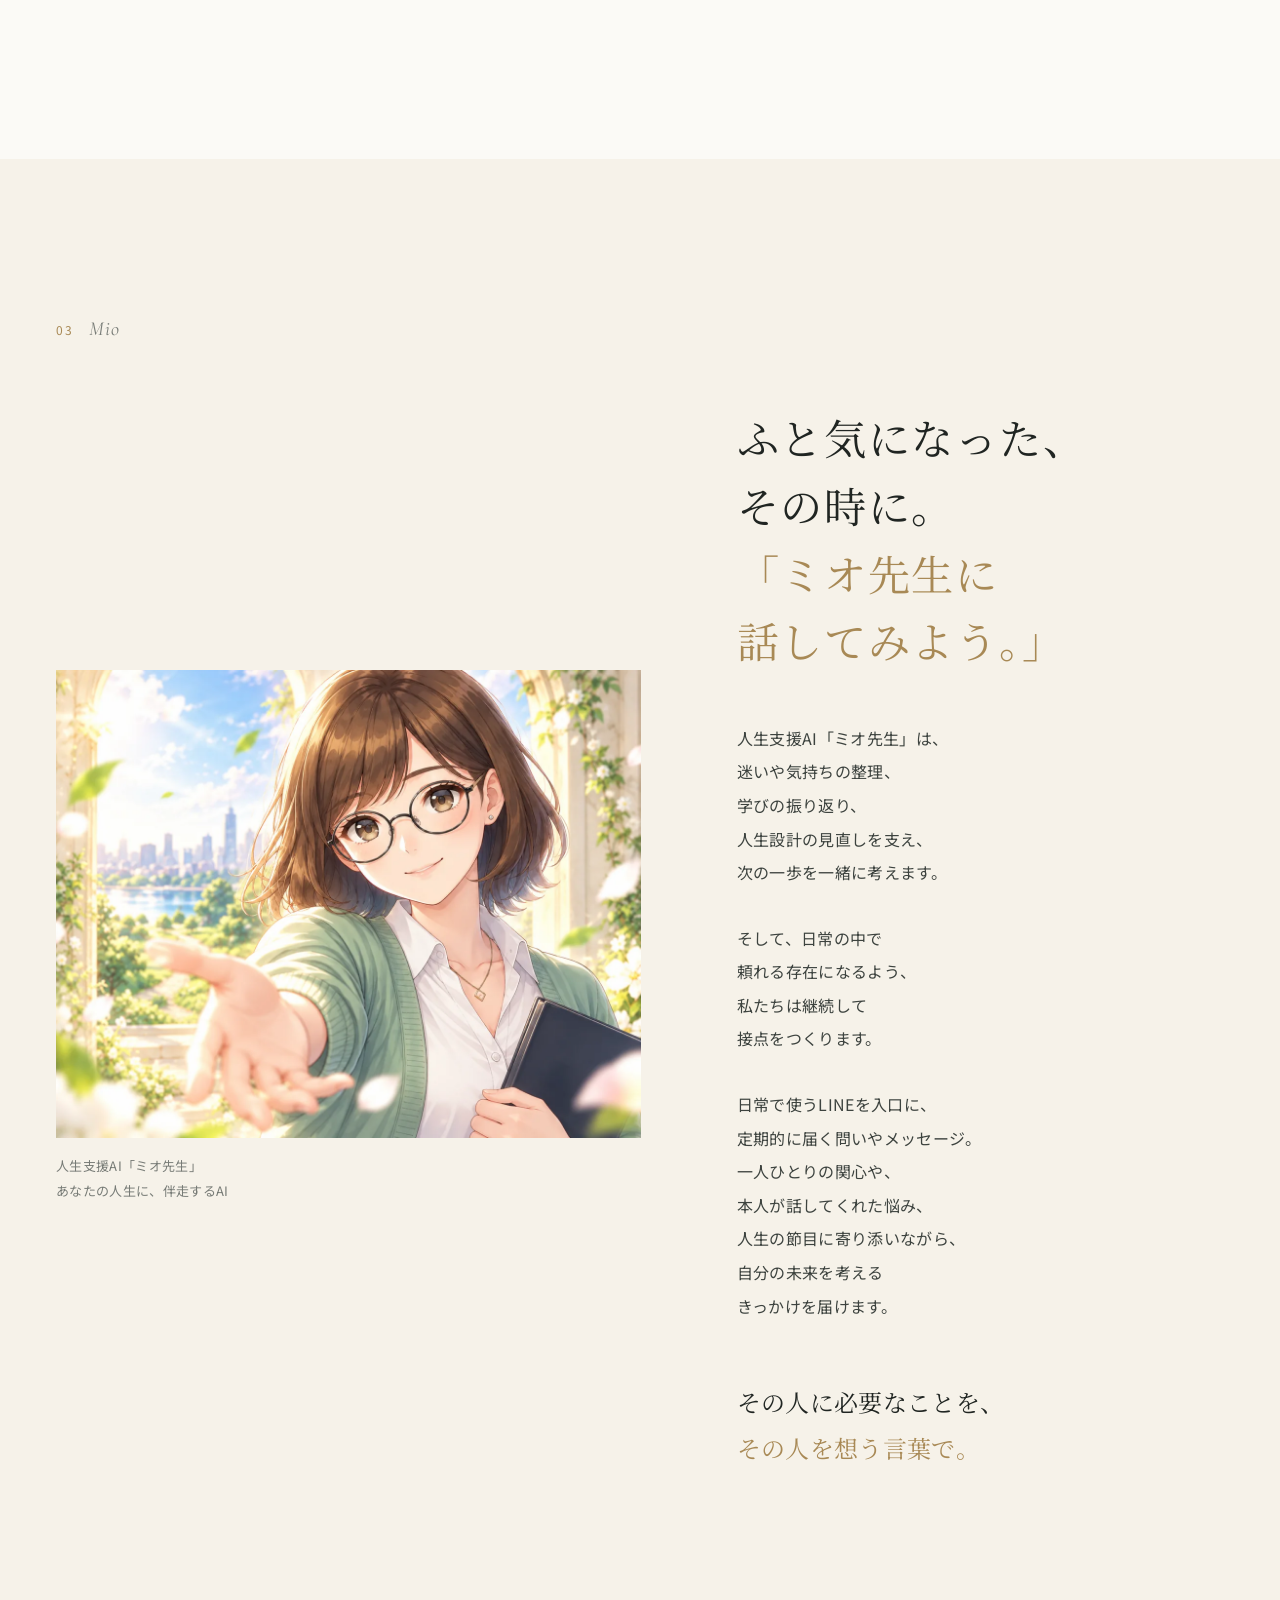
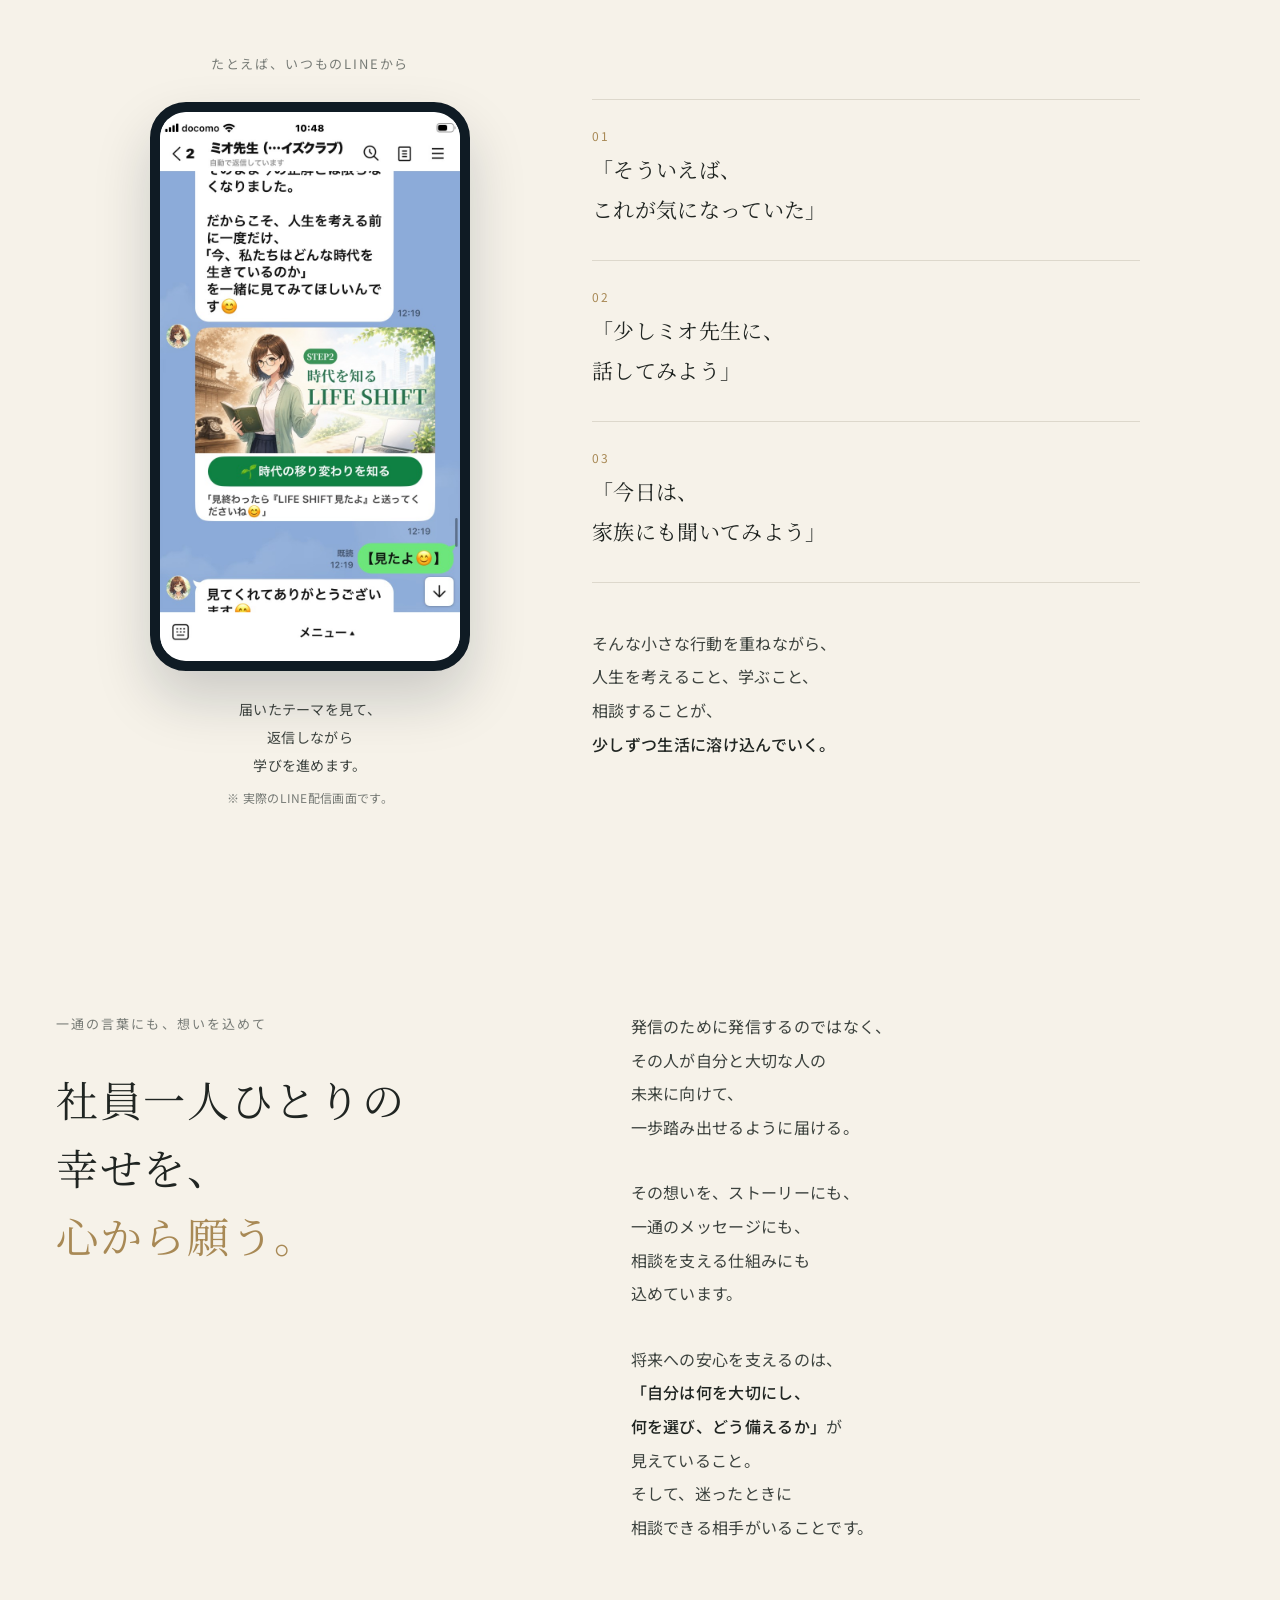
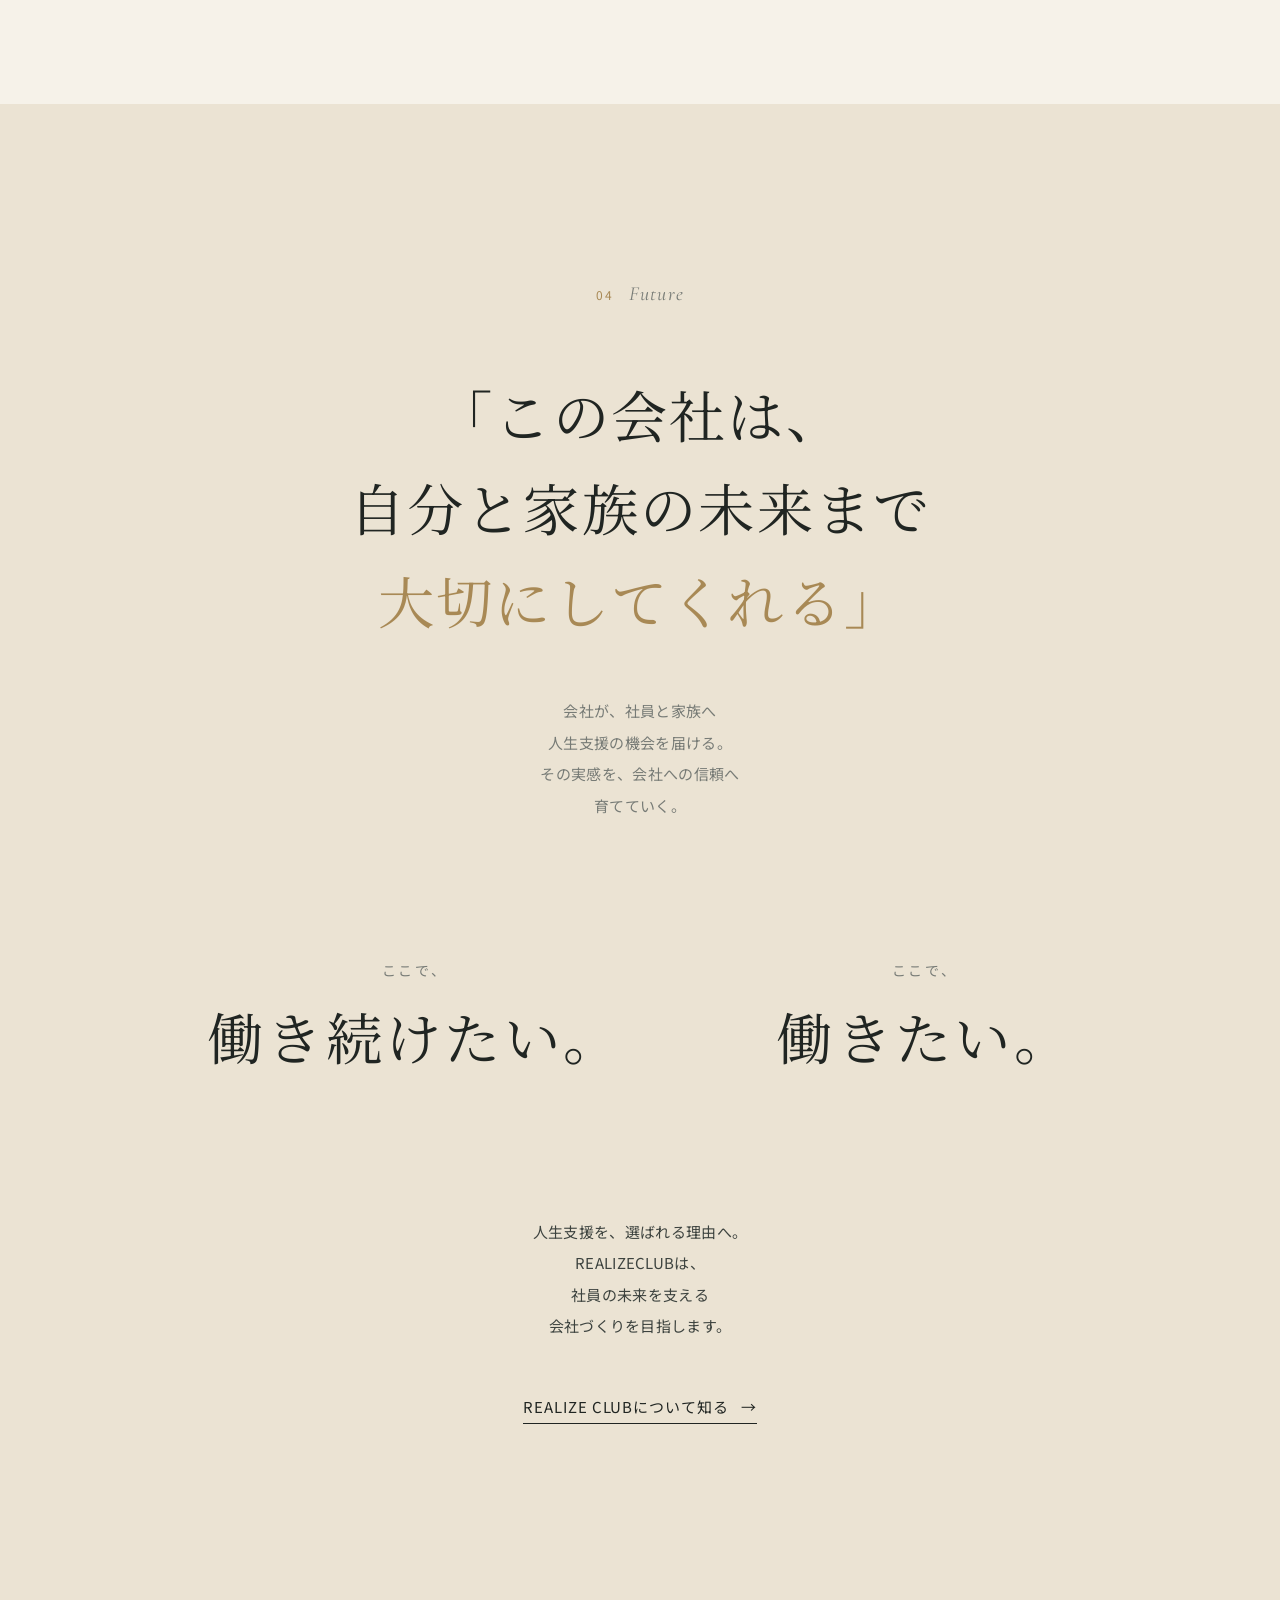
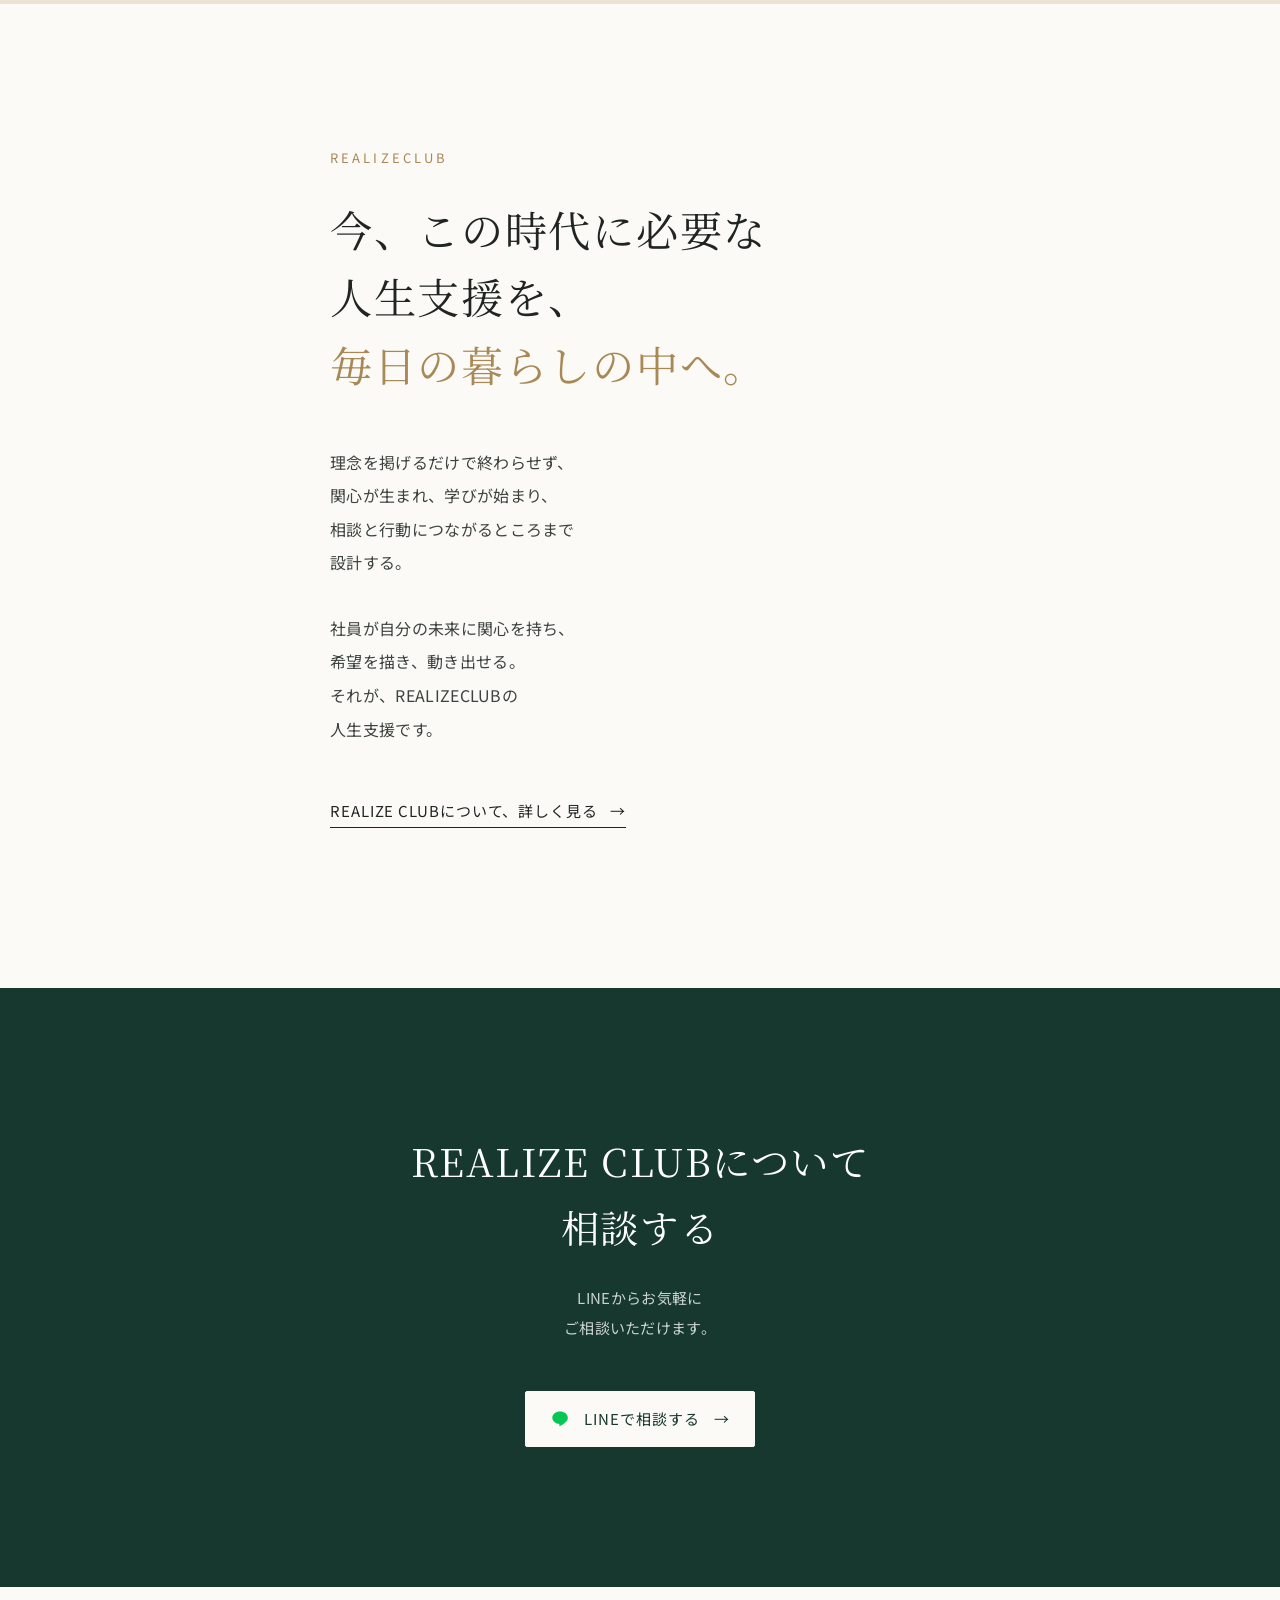
==== commit 042cca1c: "Prevent desktop hero content overlap" ====
--- a/index.html
+++ b/index.html
@@ -14,7 +14,7 @@
 <link rel="preconnect" href="https://fonts.googleapis.com">
 <link rel="preconnect" href="https://fonts.gstatic.com" crossorigin>
 <link rel="stylesheet" href="https://fonts.googleapis.com/css2?family=Cormorant+Garamond:ital,wght@0,300;0,400;1,300;1,400&family=Noto+Sans+JP:wght@300;400;500&family=Noto+Serif+JP:wght@400;500&display=swap">
-<link rel="stylesheet" href="styles.css?v=39">
+<link rel="stylesheet" href="styles.css?v=40">
 </head>
 <body>
 <a class="skip-link" href="#main">本文へ進む</a>
--- a/styles.css
+++ b/styles.css
@@ -123,8 +123,8 @@
 /* ---------------------------------------------------------------------
    Hero
    --------------------------------------------------------------------- */
-.hero{display:grid;grid-template-columns:45fr 55fr;height:clamp(640px,calc(100vh - var(--header-h)),900px);background:var(--paper)}
-.hero-text{align-self:center;padding:80px 40px 96px max(var(--gutter),calc((100vw - var(--wrap))/2))}
+.hero{display:grid;grid-template-columns:minmax(0,45fr) minmax(0,55fr);min-height:clamp(640px,calc(100vh - var(--header-h)),900px);height:auto;align-items:stretch;overflow:hidden;background:var(--paper)}
+.hero-text{align-self:center;min-width:0;padding:80px 40px 96px max(var(--gutter),calc((100vw - var(--wrap))/2))}
 .hero-actions .btn{padding:15px 20px;gap:10px;font-size:14px}  /* PCで2つ横に並ぶ幅 */
 .hero-eyebrow{font-size:14px;letter-spacing:.18em;color:var(--muted);line-height:1.8}
 .hero h1{margin-top:28px;font-size:clamp(48px,4.6vw,66px);line-height:1.45}  /* 1行6字が左の列に収まる上限 */
@@ -134,8 +134,8 @@
 .link-line{display:inline-flex;align-items:center;gap:8px;font-size:14px;letter-spacing:.06em;color:var(--muted);
   border-bottom:1px solid transparent;padding-bottom:2px}
 .link-line:hover{color:var(--ink);border-bottom-color:var(--line)}
-.hero-photo{position:relative;overflow:hidden}
-.hero-photo img{width:100%;height:100%;object-fit:cover;object-position:62% center}
+.hero-photo{position:relative;min-width:0;min-height:clamp(640px,calc(100vh - var(--header-h)),900px);overflow:hidden}
+.hero-photo img{position:absolute;inset:0;width:100%;height:100%;object-fit:cover;object-position:62% center}
 
 /* ---------------------------------------------------------------------
    Why
@@ -281,9 +281,9 @@
    --------------------------------------------------------------------- */
 @media (max-width:1024px){
   :root{--gutter:32px}
-  .hero{grid-template-columns:1fr;height:auto}
+  .hero{grid-template-columns:1fr;min-height:0;height:auto}
   .hero-text{order:1;padding:56px var(--gutter) 96px}
-  .hero-photo{order:2;aspect-ratio:4/3}
+  .hero-photo{order:2;min-height:0;aspect-ratio:4/3}
   .why-grid,.belief,.mio-intro{grid-template-columns:1fr;gap:56px}
   .mio-line{grid-template-columns:1fr;gap:72px;max-width:620px}
   .step--shift{max-width:calc(520px + 12%);padding-left:12%}
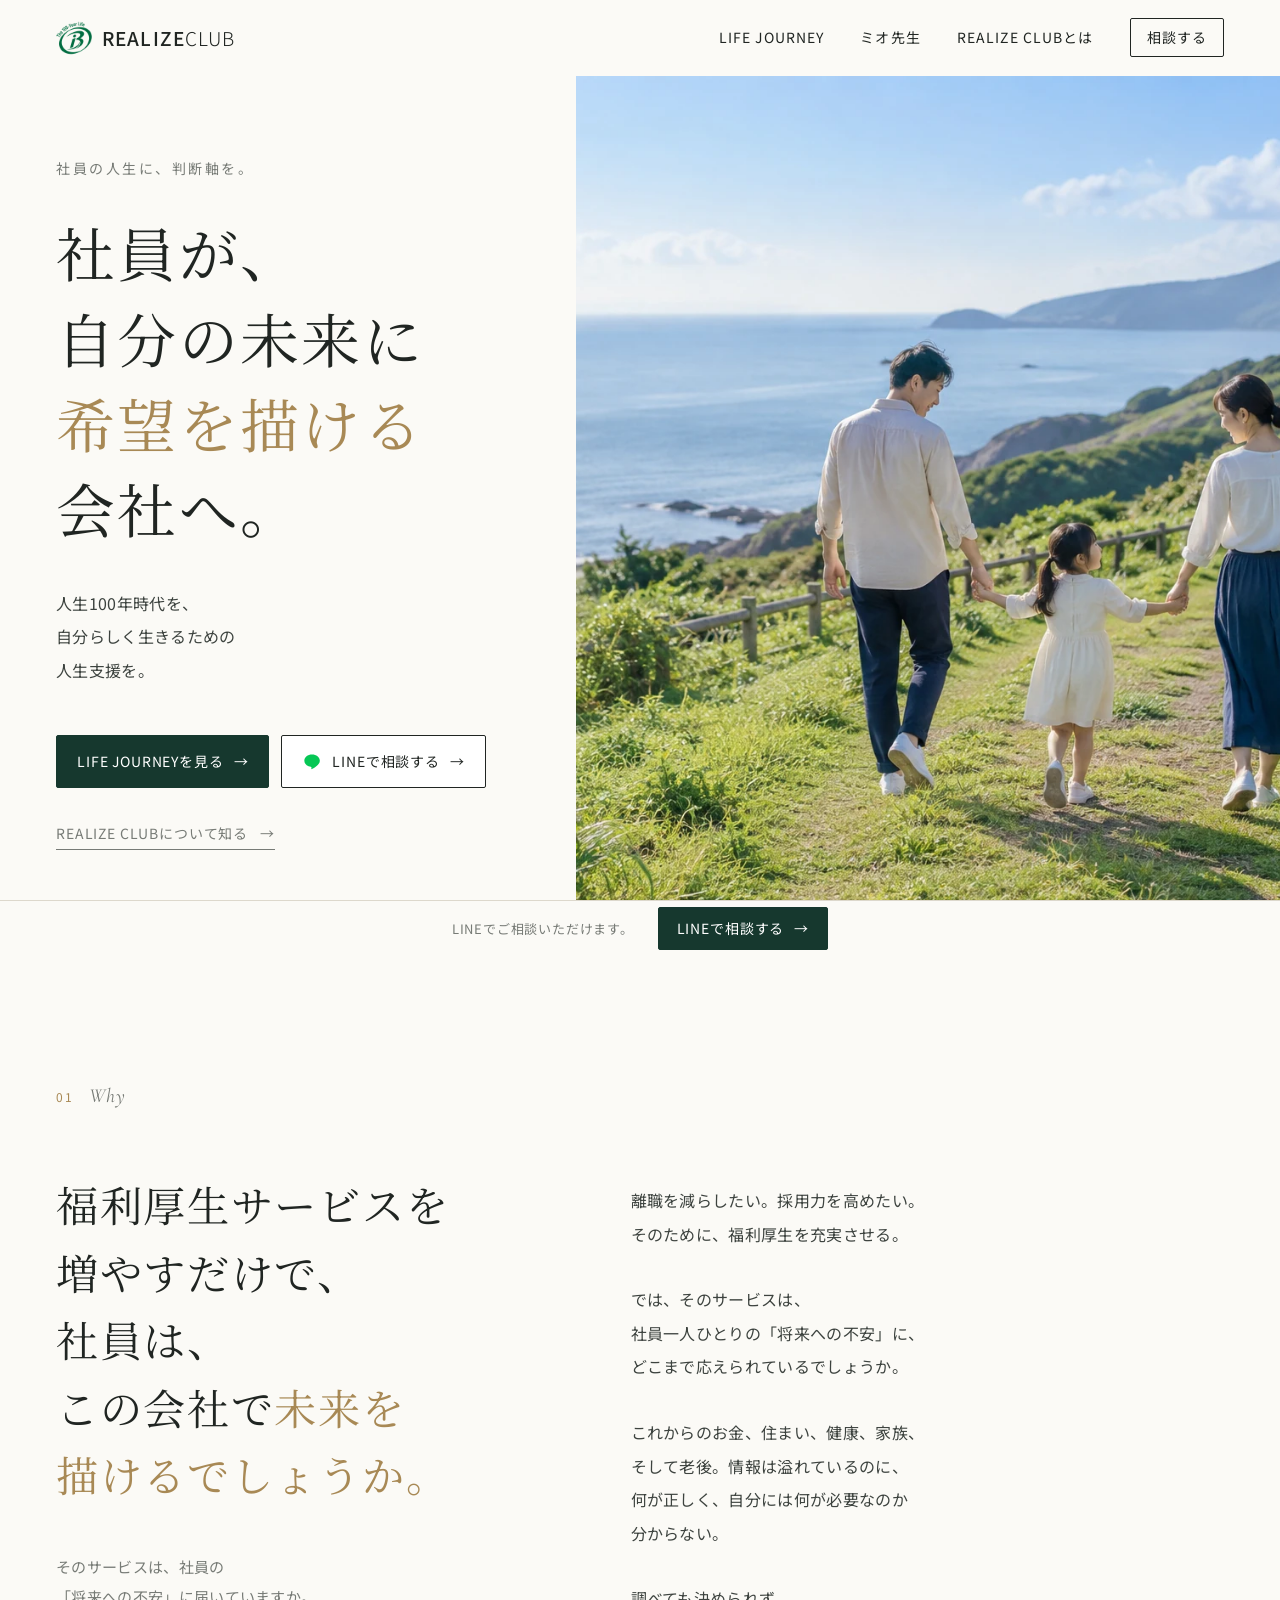
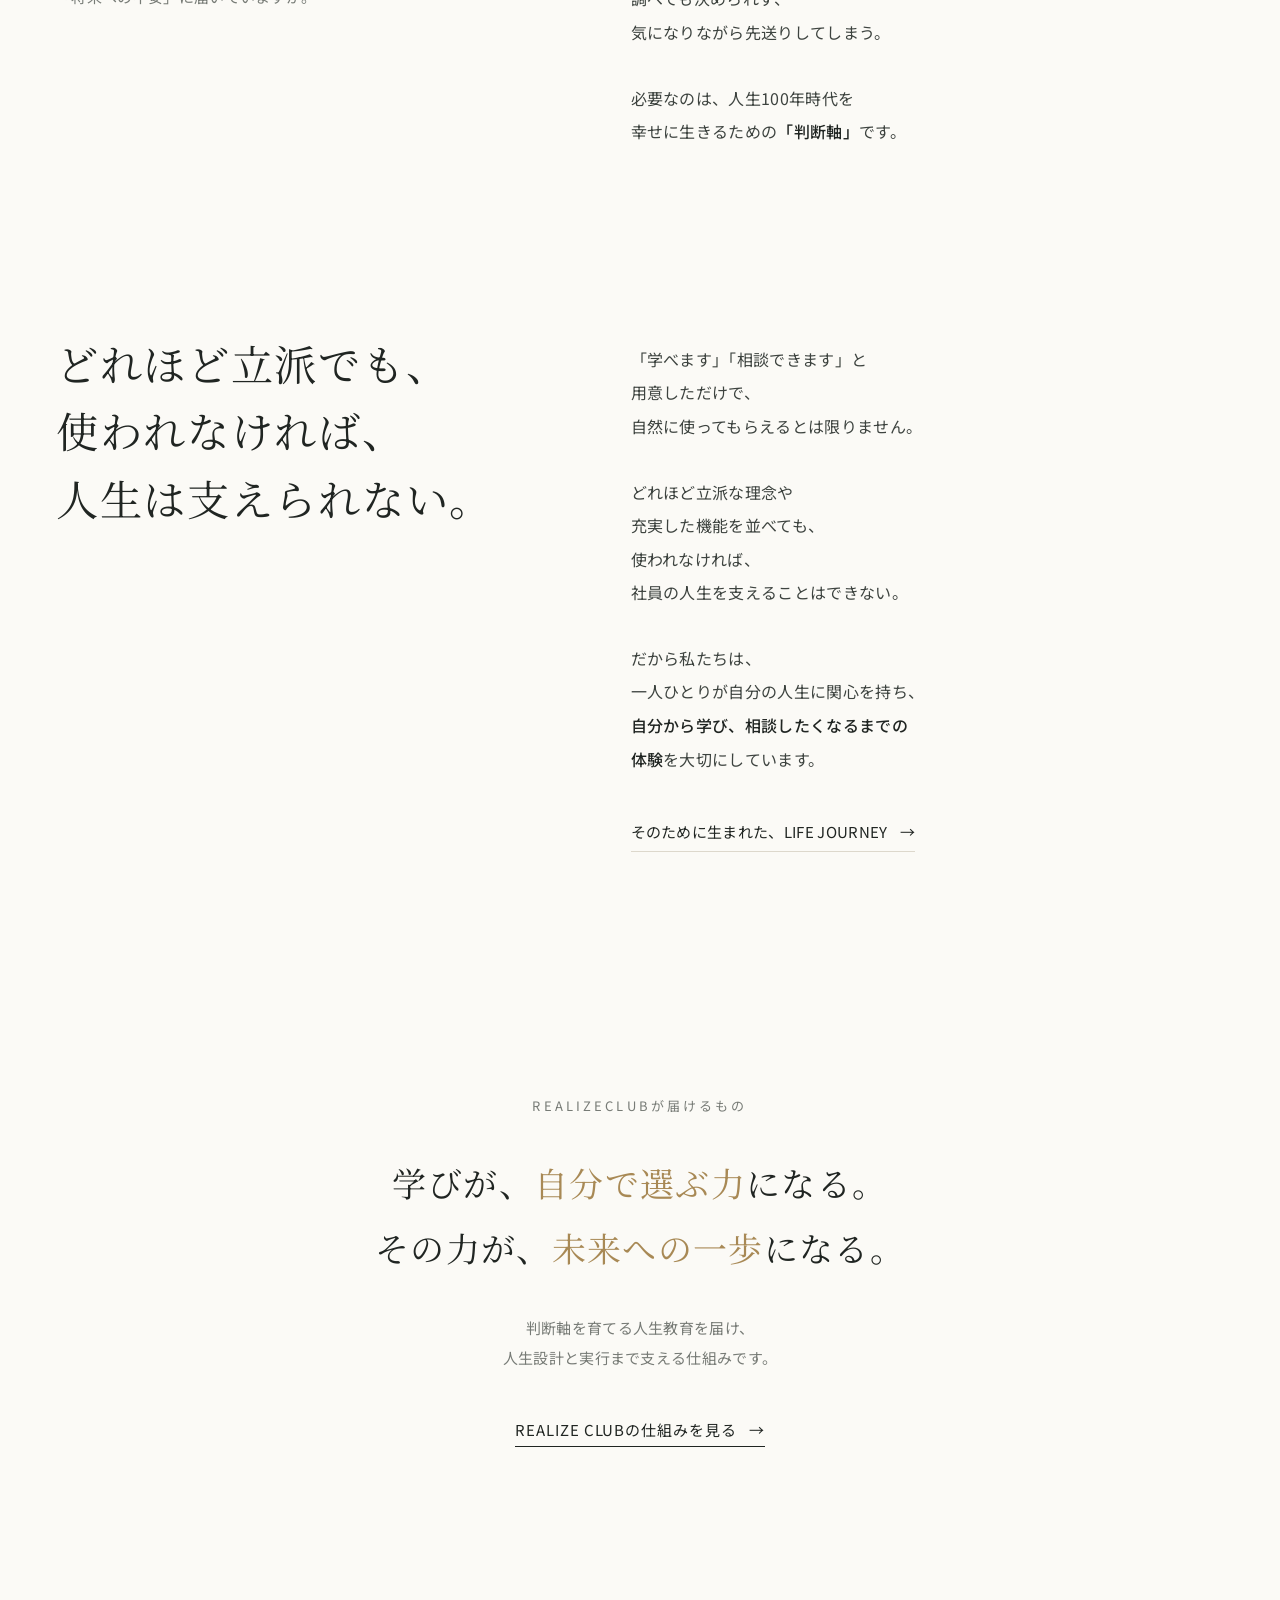
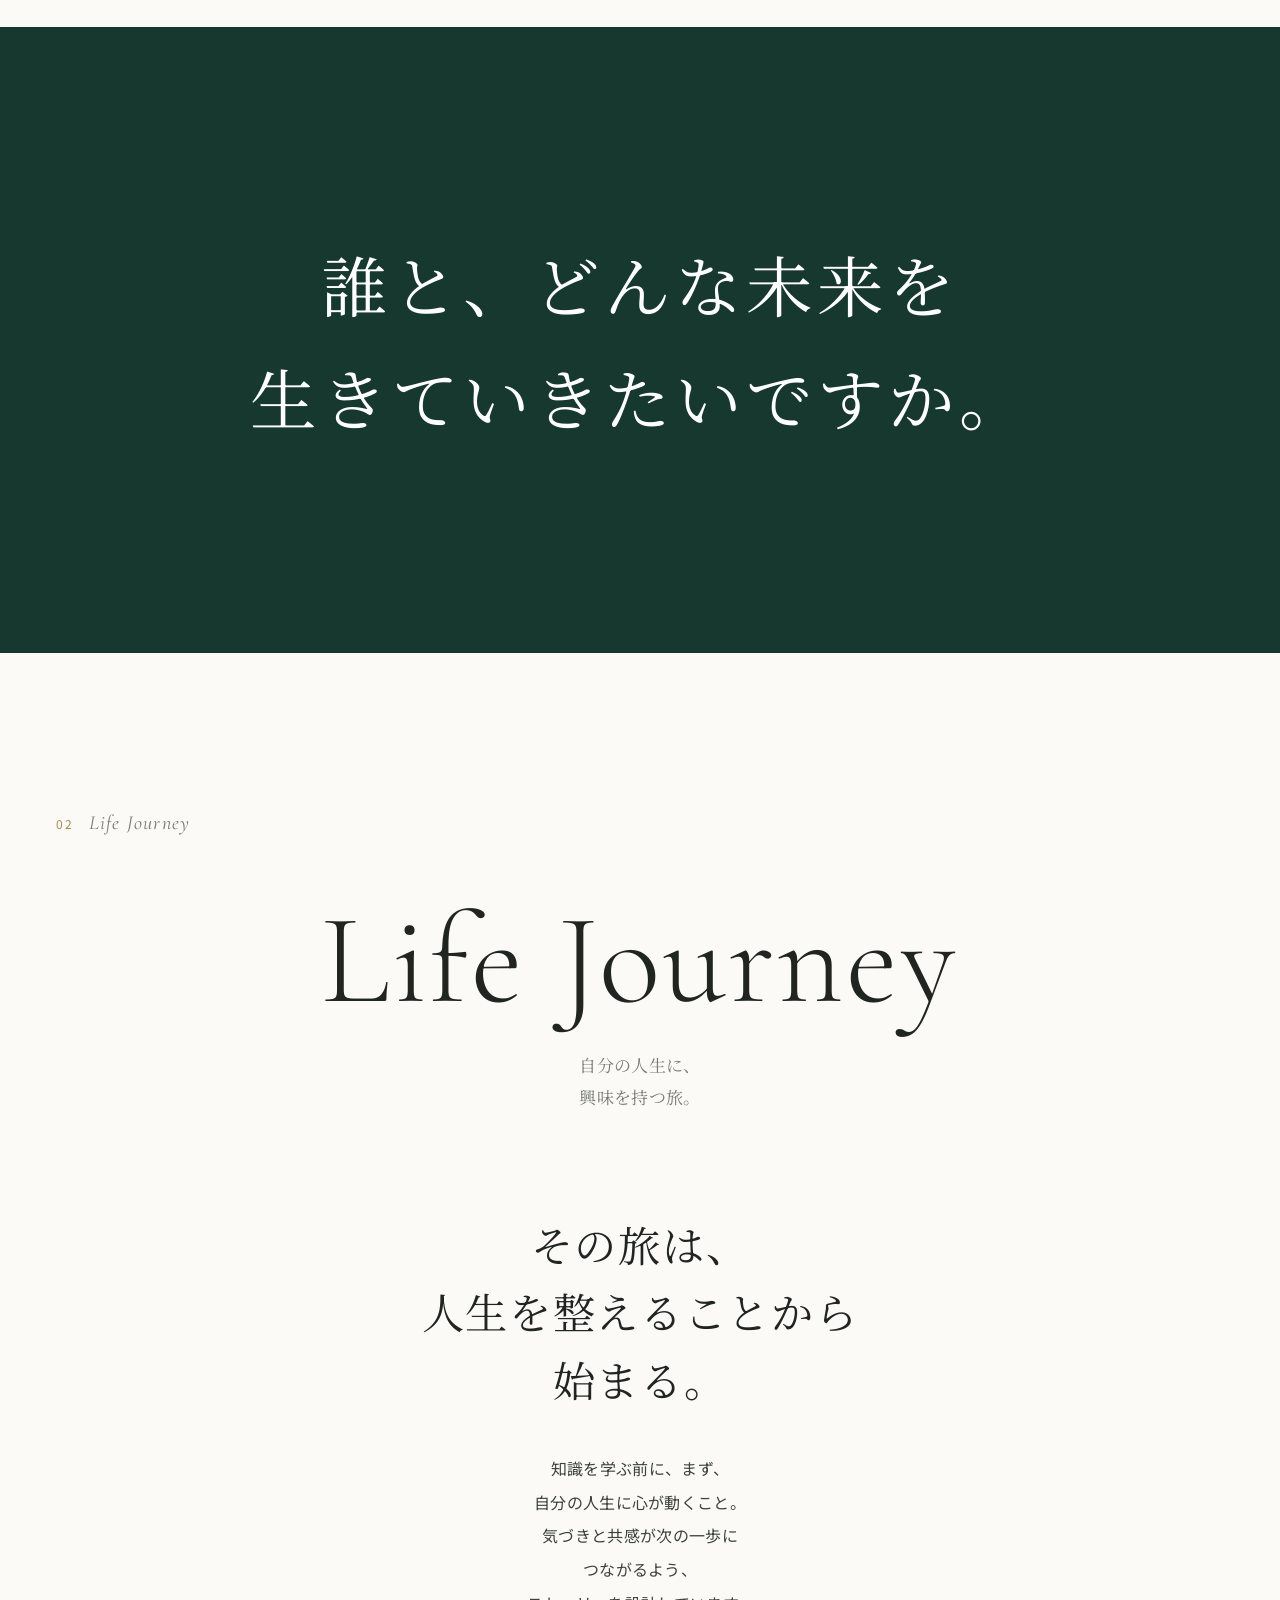
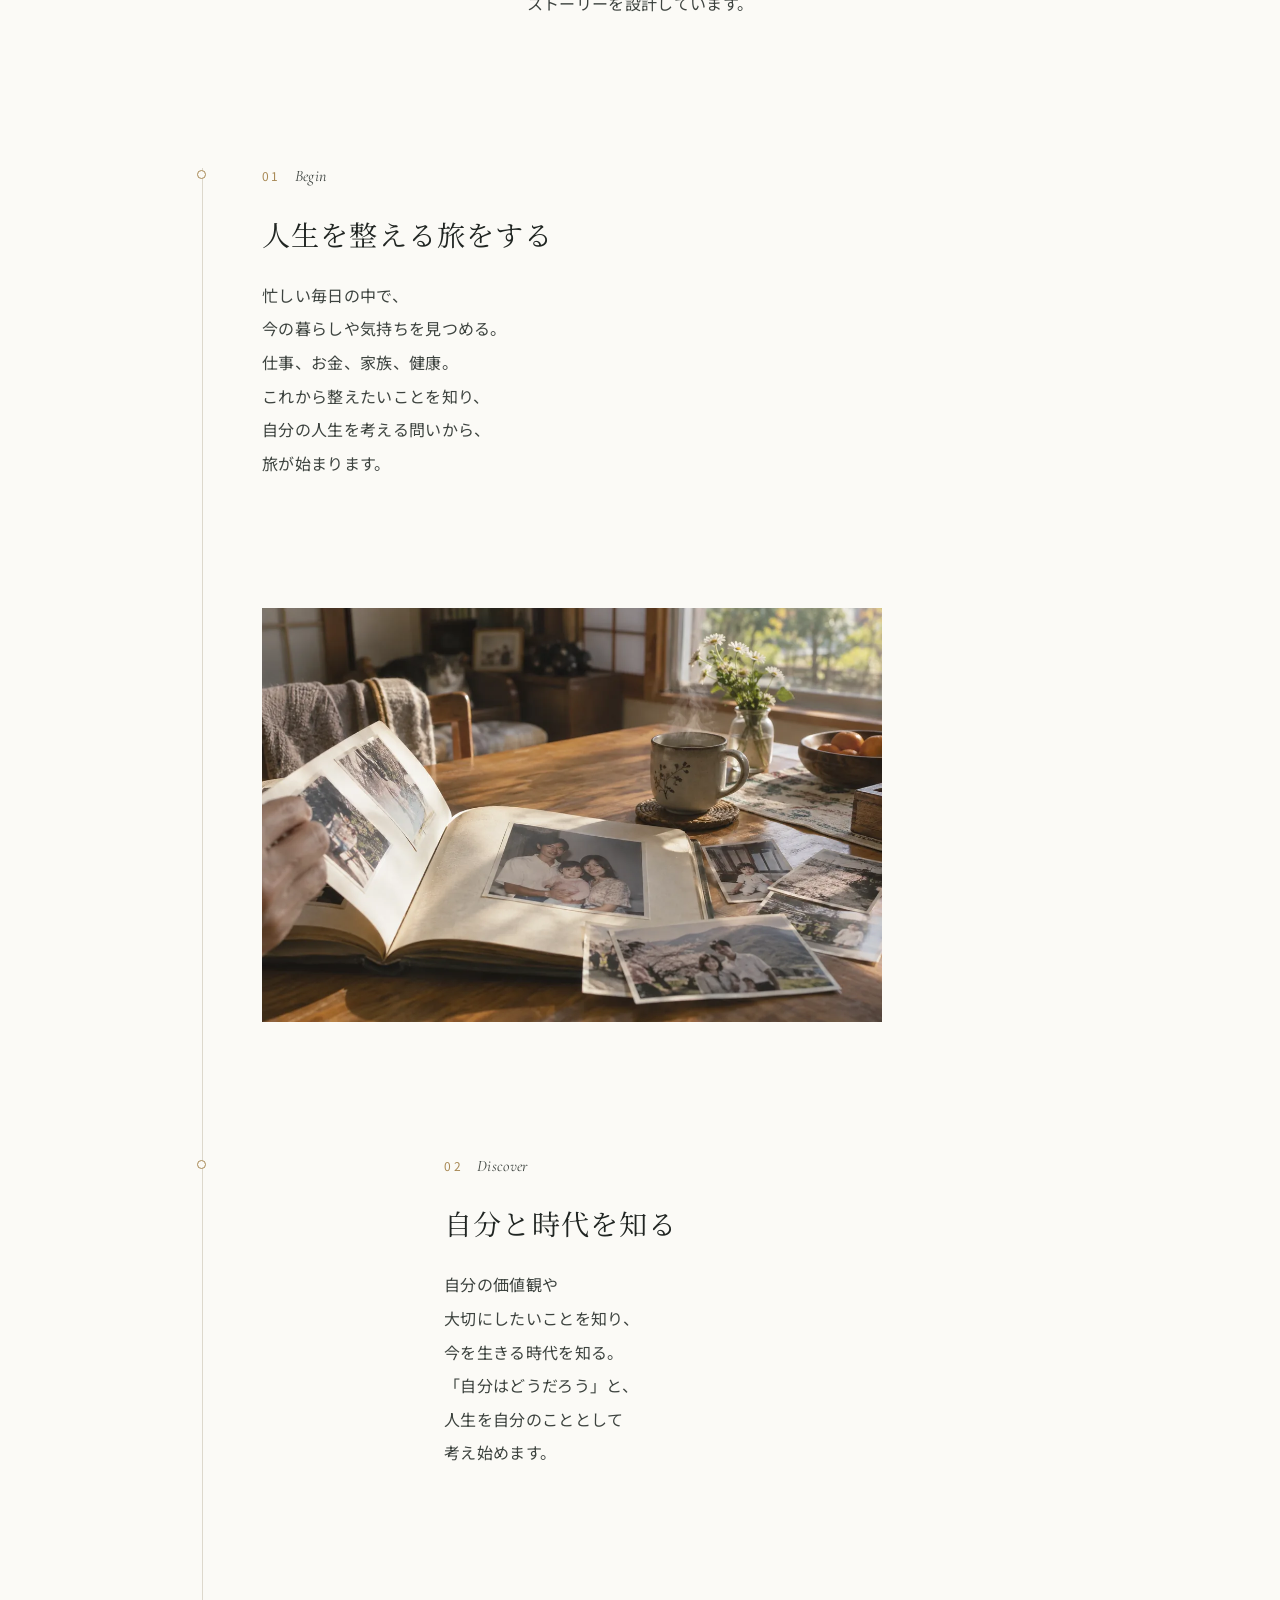
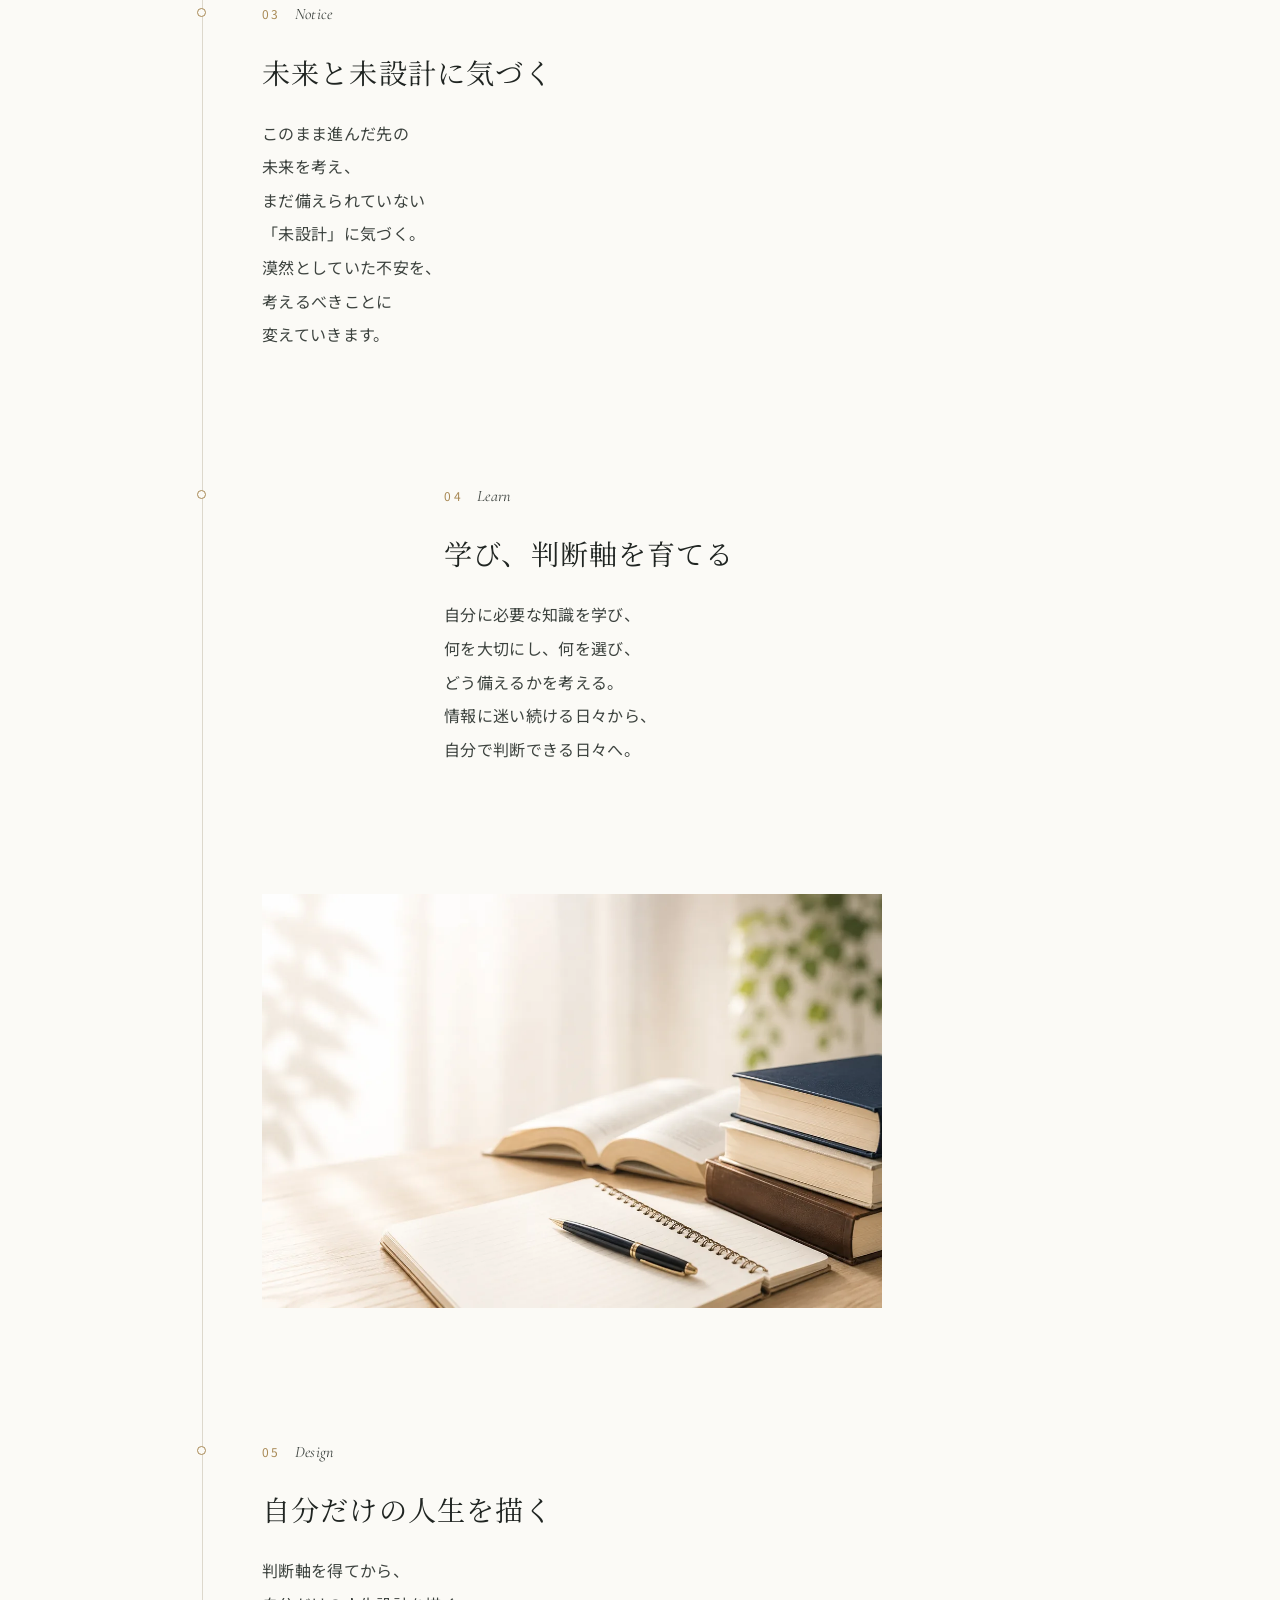
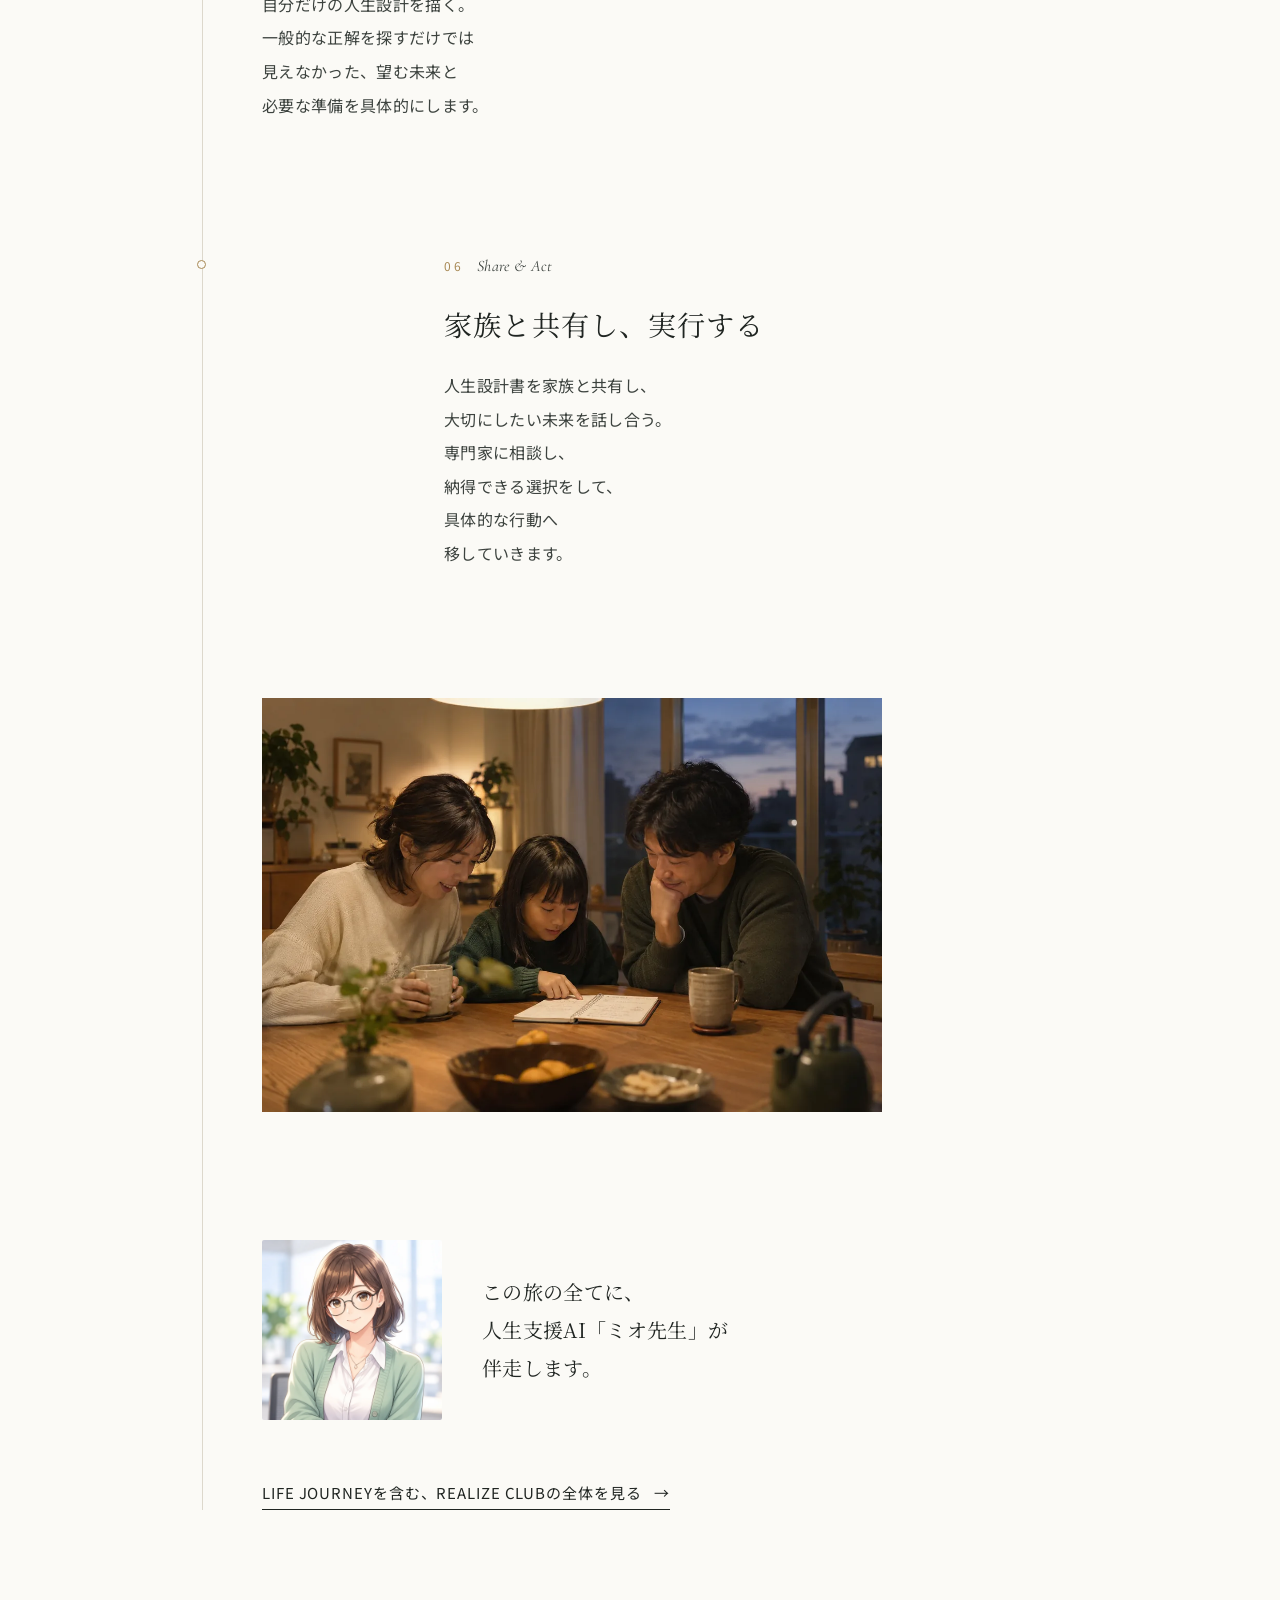
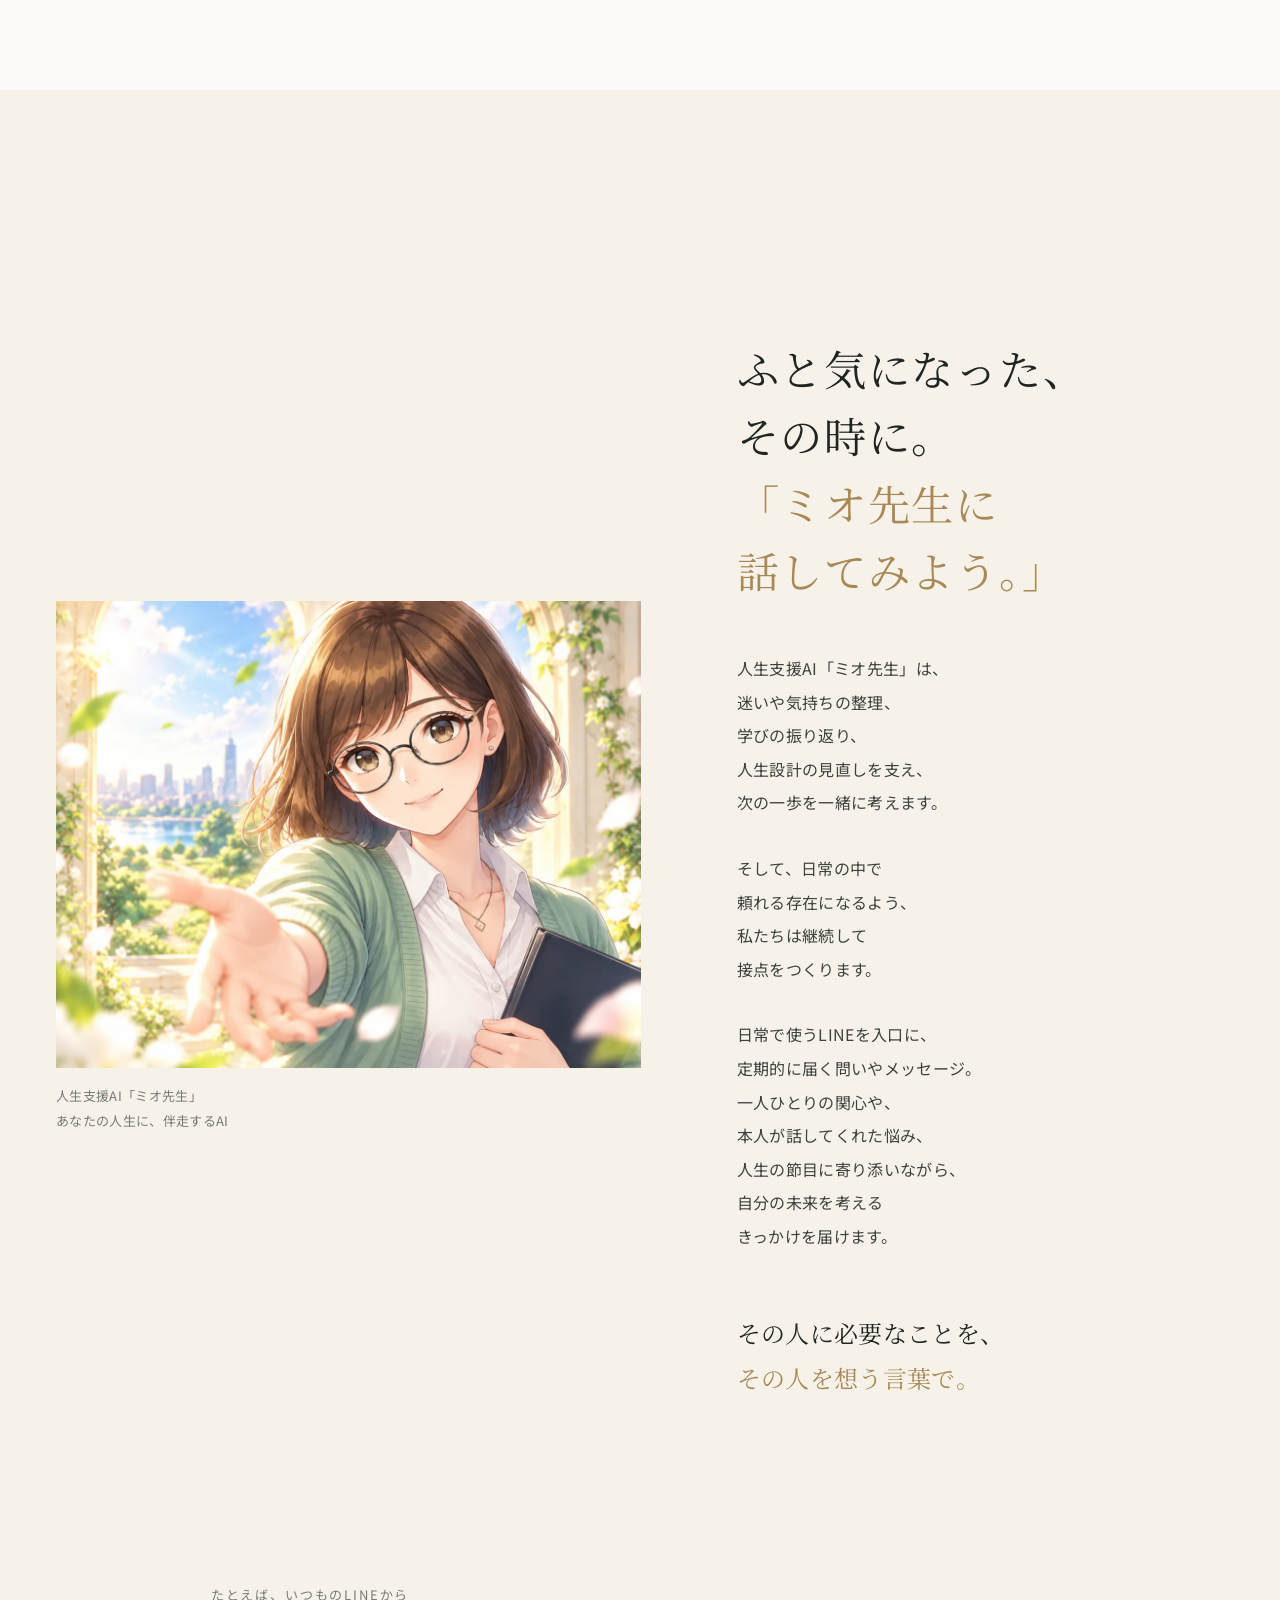
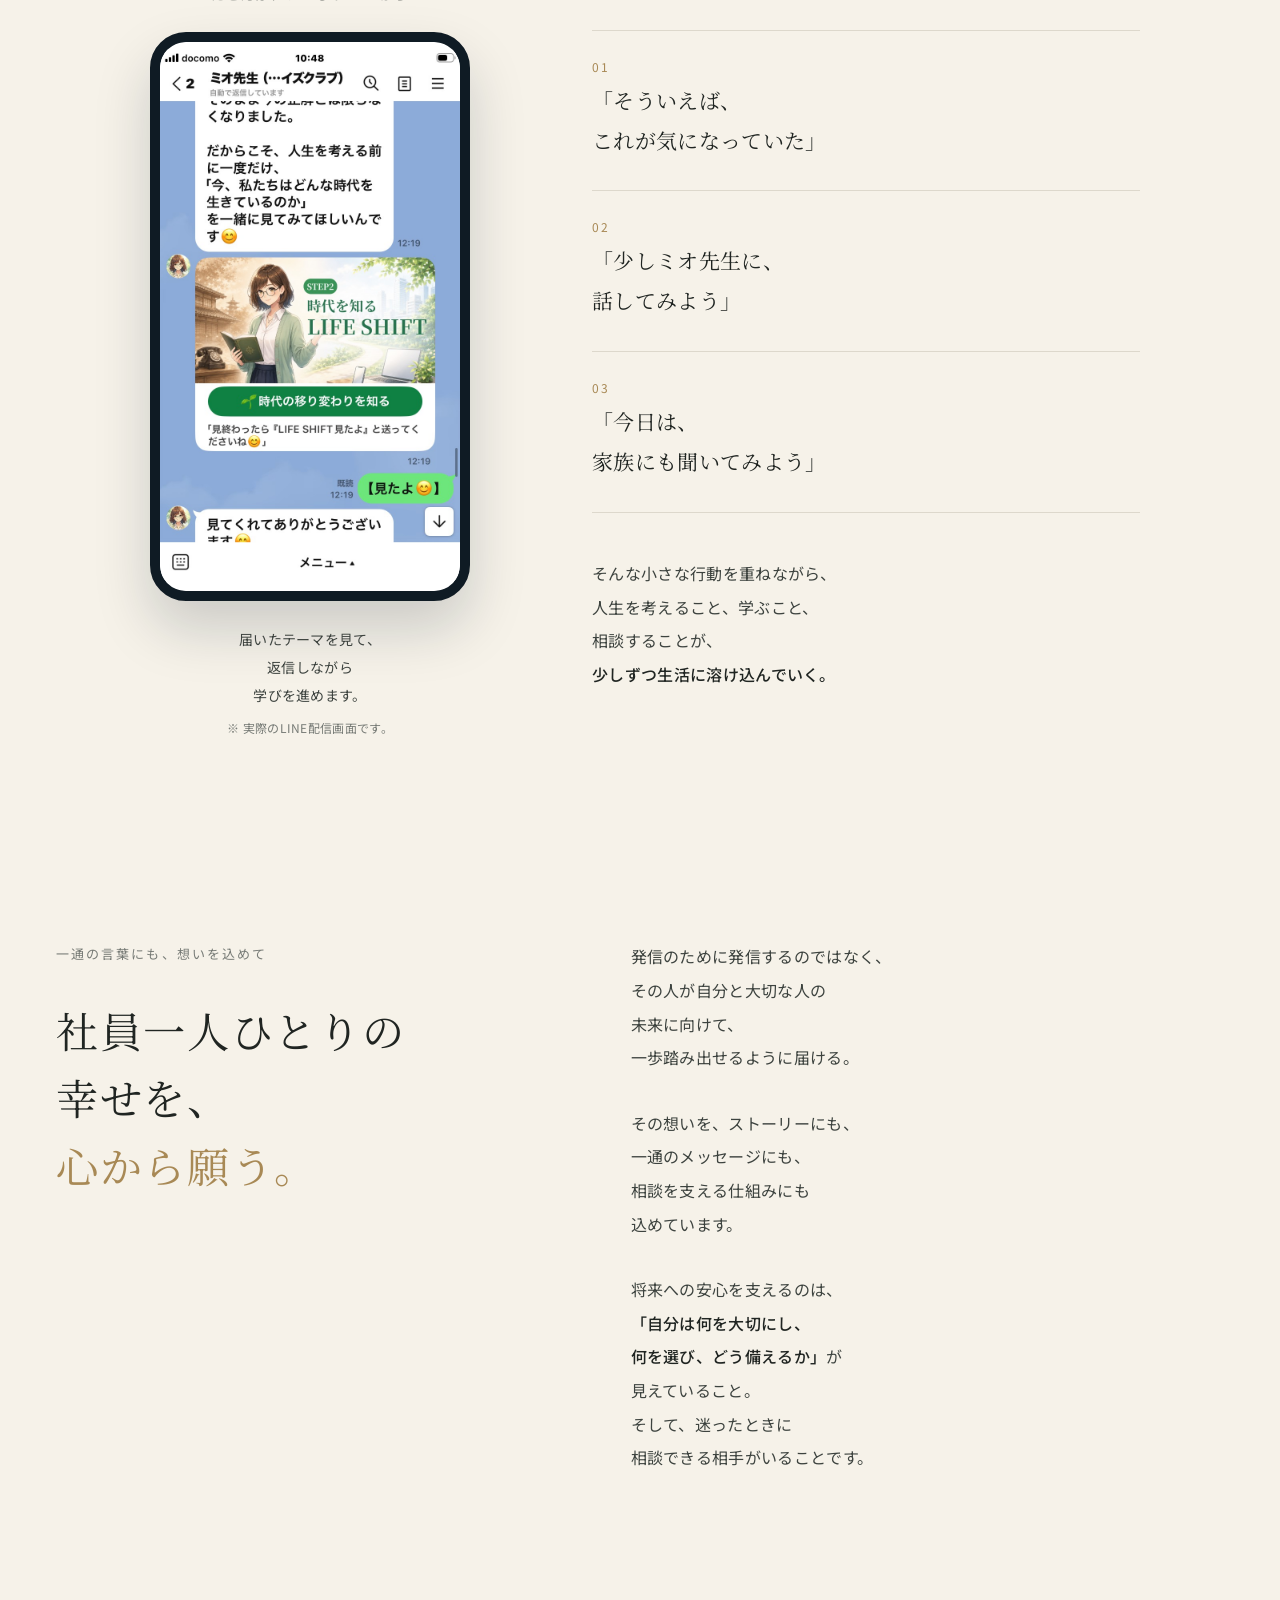
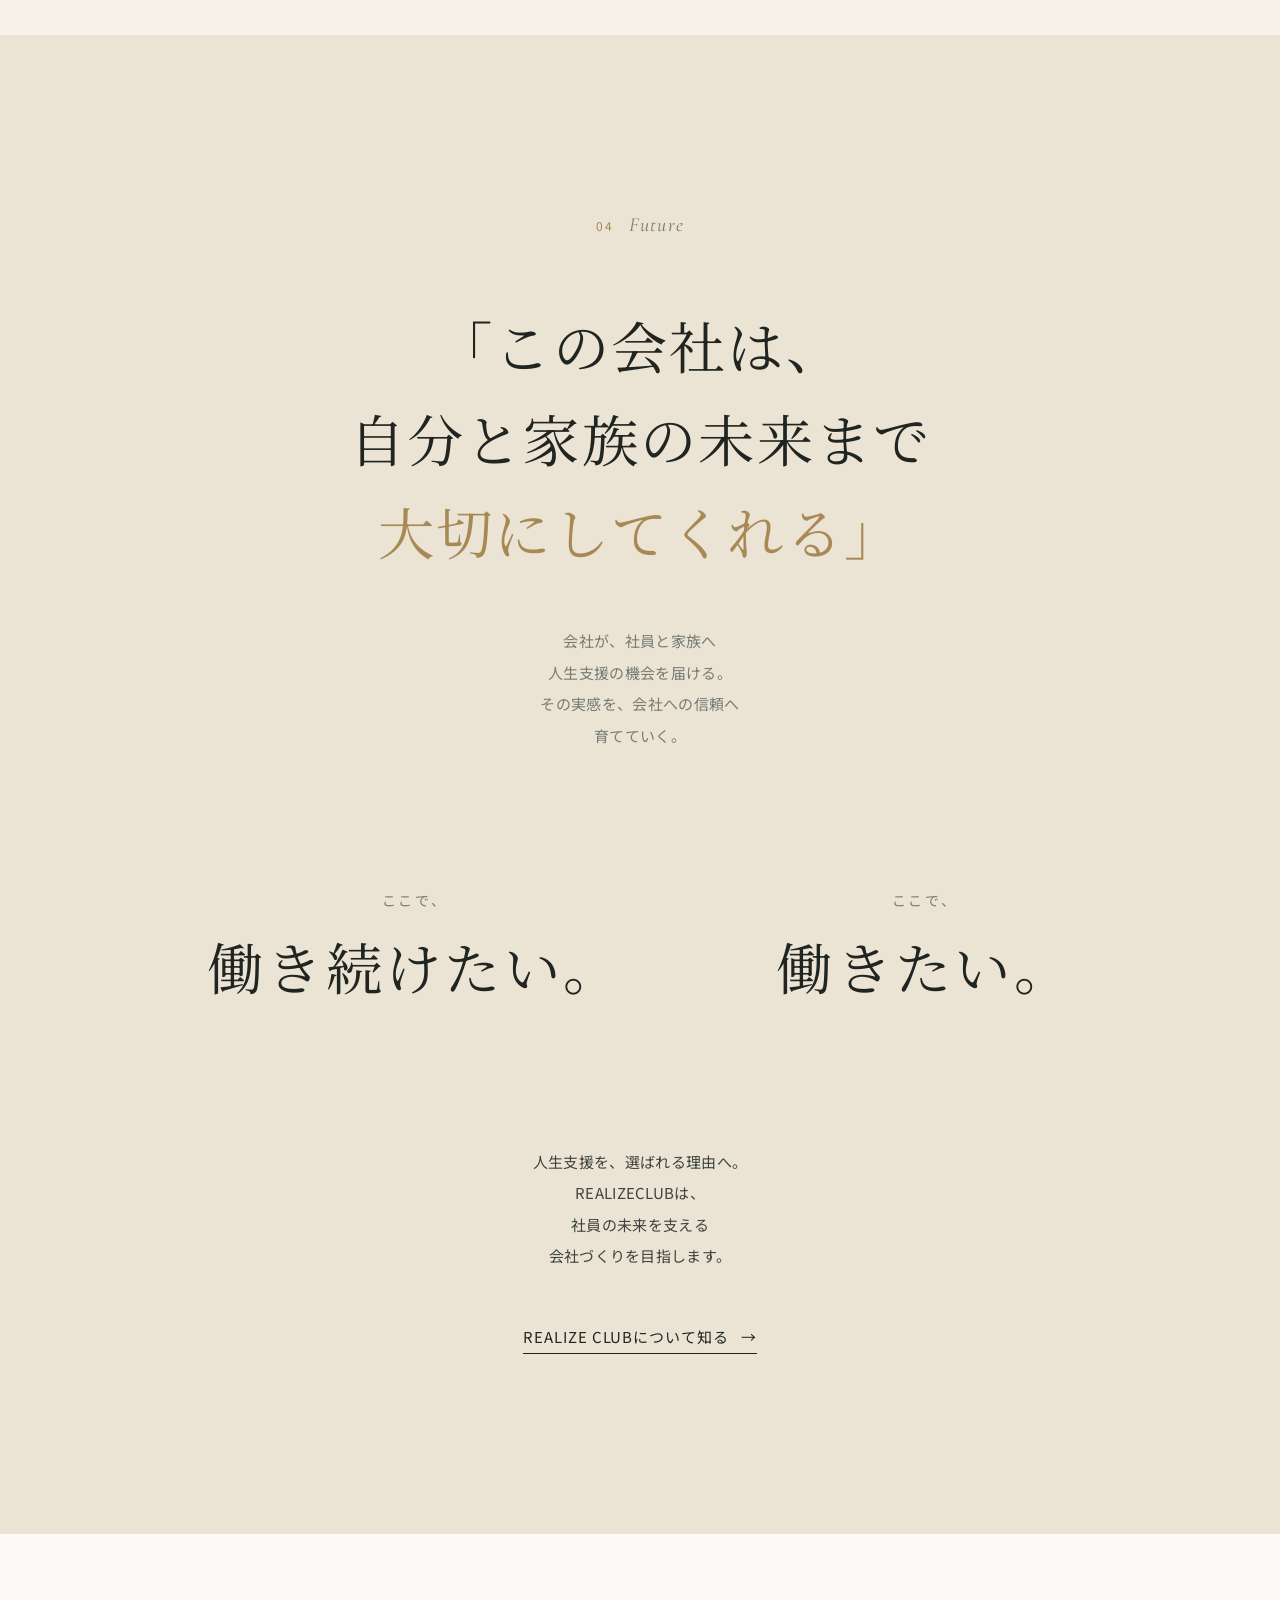
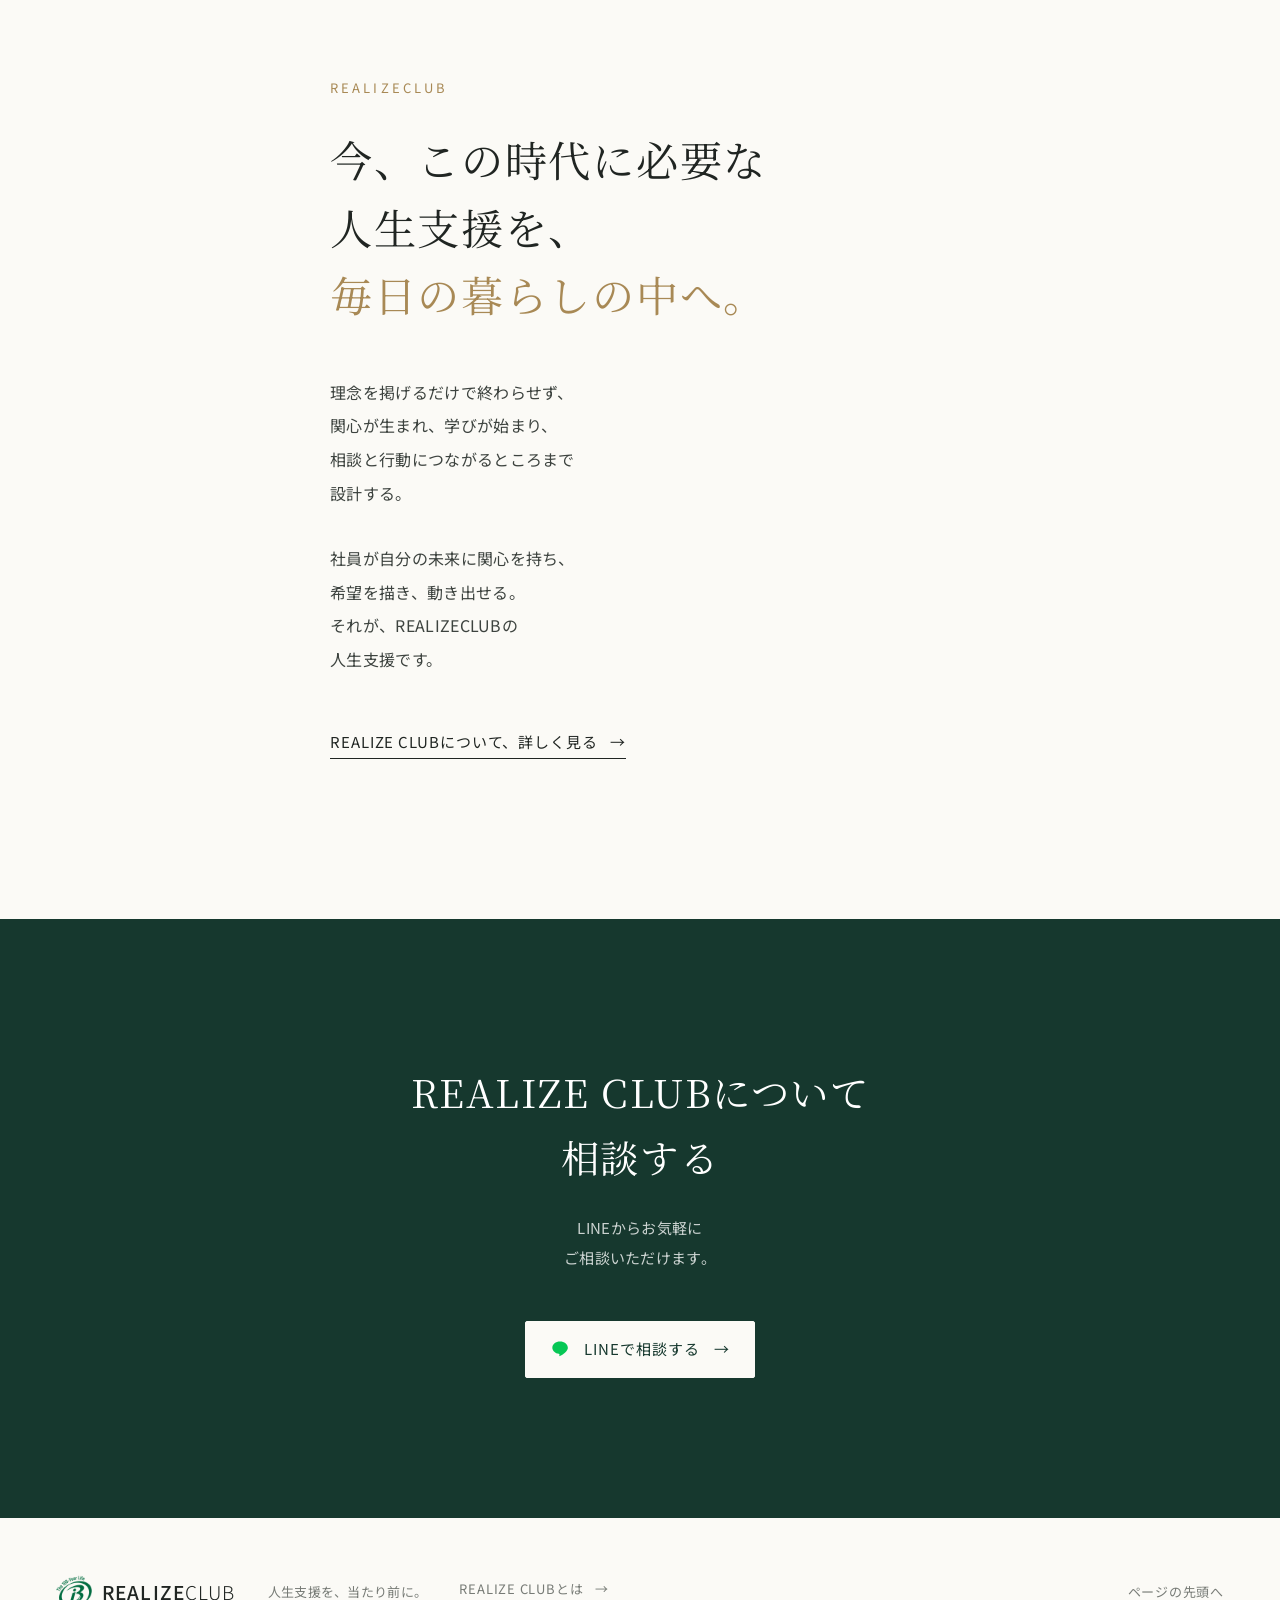
==== commit e779c671: "Simplify and enlarge journey question" ====
--- a/index.html
+++ b/index.html
@@ -14,7 +14,7 @@
 <link rel="preconnect" href="https://fonts.googleapis.com">
 <link rel="preconnect" href="https://fonts.gstatic.com" crossorigin>
 <link rel="stylesheet" href="https://fonts.googleapis.com/css2?family=Cormorant+Garamond:ital,wght@0,300;0,400;1,300;1,400&family=Noto+Sans+JP:wght@300;400;500&family=Noto+Serif+JP:wght@400;500&display=swap">
-<link rel="stylesheet" href="styles.css?v=40">
+<link rel="stylesheet" href="styles.css?v=41">
 </head>
 <body>
 <a class="skip-link" href="#main">本文へ進む</a>
@@ -93,8 +93,7 @@
 
   <!-- ============ LIFE JOURNEY ============ -->
   <section class="question" aria-label="問い">
-    <p class="question-main reveal">どんな人生を、<br>送りたかったですか。</p>
-    <p class="question-sub reveal">誰と、どんな未来を<br>生きていきたいですか。</p>
+    <p class="question-main reveal">誰と、どんな未来を<br>生きていきたいですか。</p>
   </section>
 
   <section class="journey" id="journey" aria-labelledby="journey-title">
--- a/styles.css
+++ b/styles.css
@@ -157,7 +157,7 @@
    Journey — 大きな問い
    --------------------------------------------------------------------- */
 .question{padding:200px 24px;background:var(--deep-green);color:var(--white);text-align:center}
-.question-main{font-family:var(--serif);font-size:clamp(24px,7.8vw,56px);line-height:1.75;letter-spacing:.06em}
+.question-main{font-family:var(--serif);font-size:clamp(36px,5.2vw,68px);line-height:1.7;letter-spacing:.06em}
 .question-sub{margin-top:40px;font-size:15px;line-height:2;color:rgba(255,255,255,.72)}
 
 /* ---------------------------------------------------------------------
@@ -322,6 +322,7 @@
   .axis-desc{margin-top:24px;font-size:14px}
 
   .question{padding:120px var(--gutter)}
+  .question-main{font-size:min(34px,calc((100vw - 40px) / 11.2))}
   .question-sub{margin-top:28px;font-size:14px}
 
   .journey{padding-block:88px 104px}
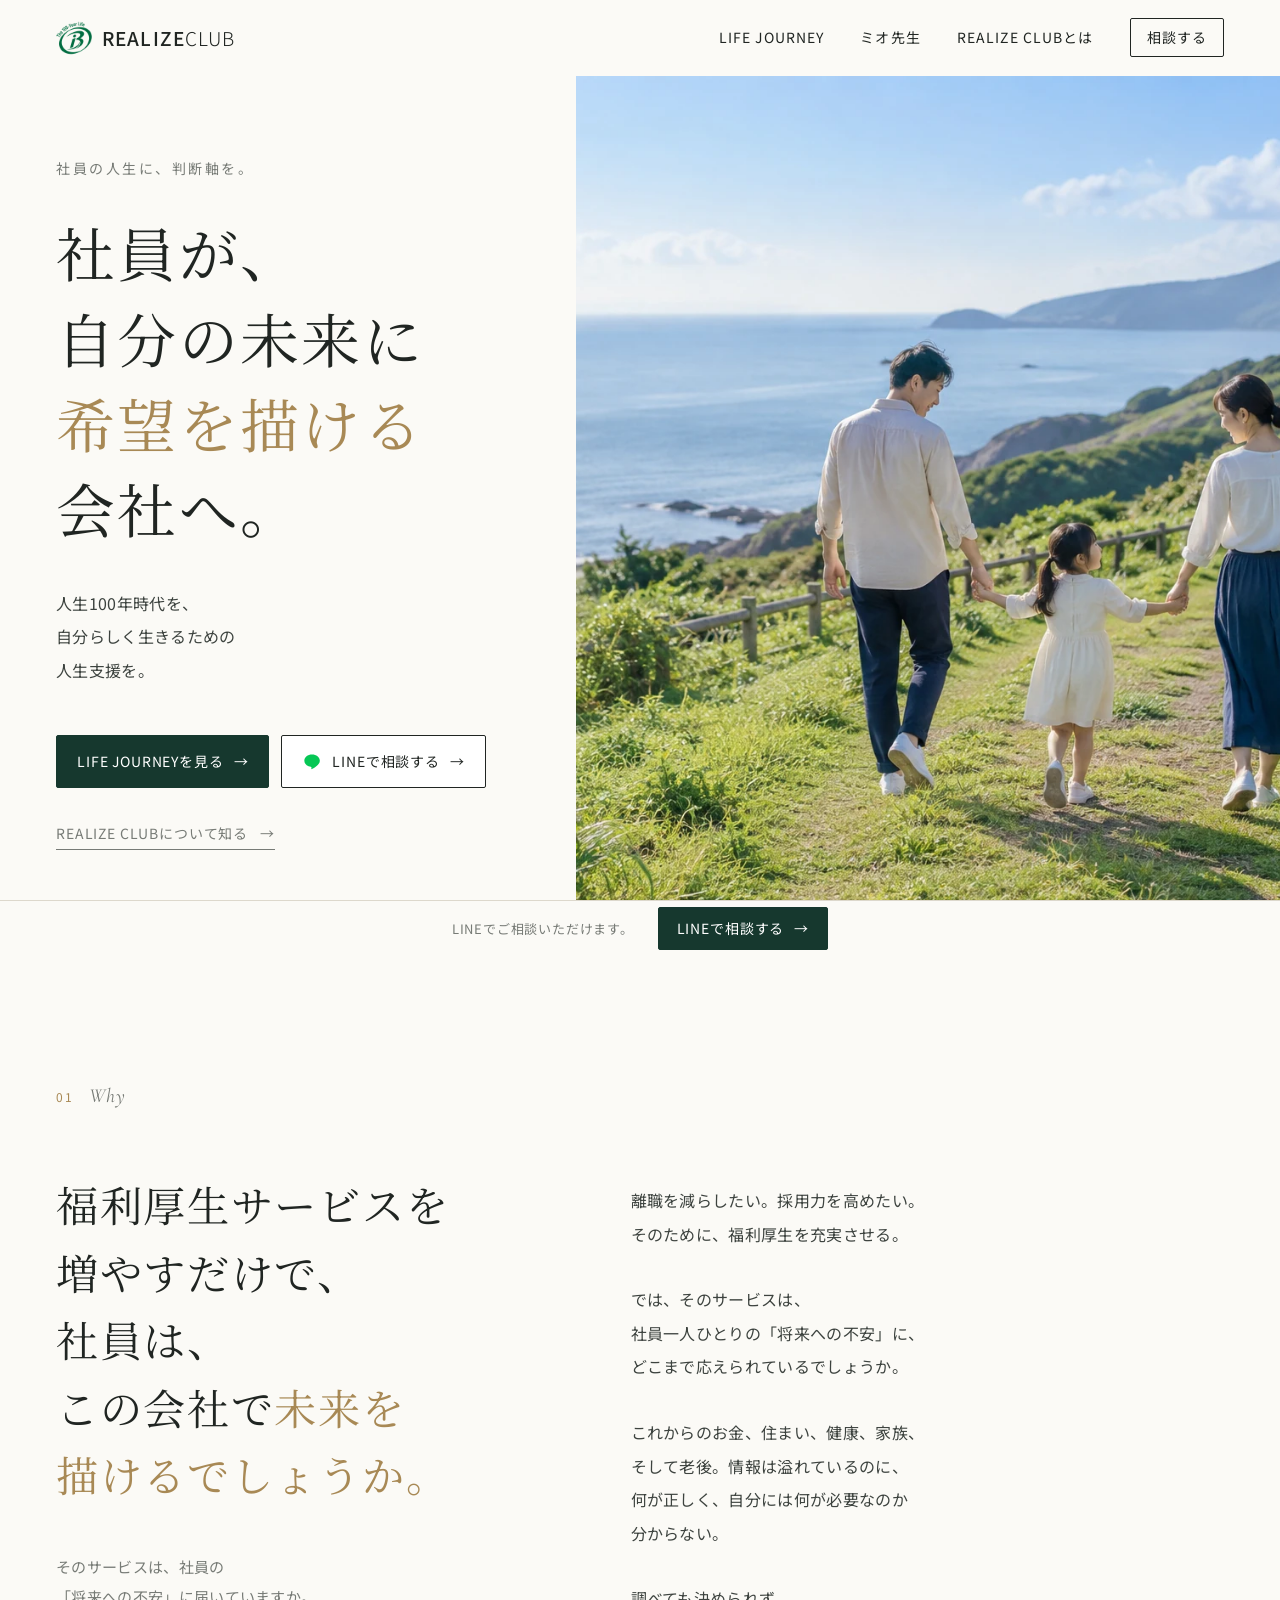
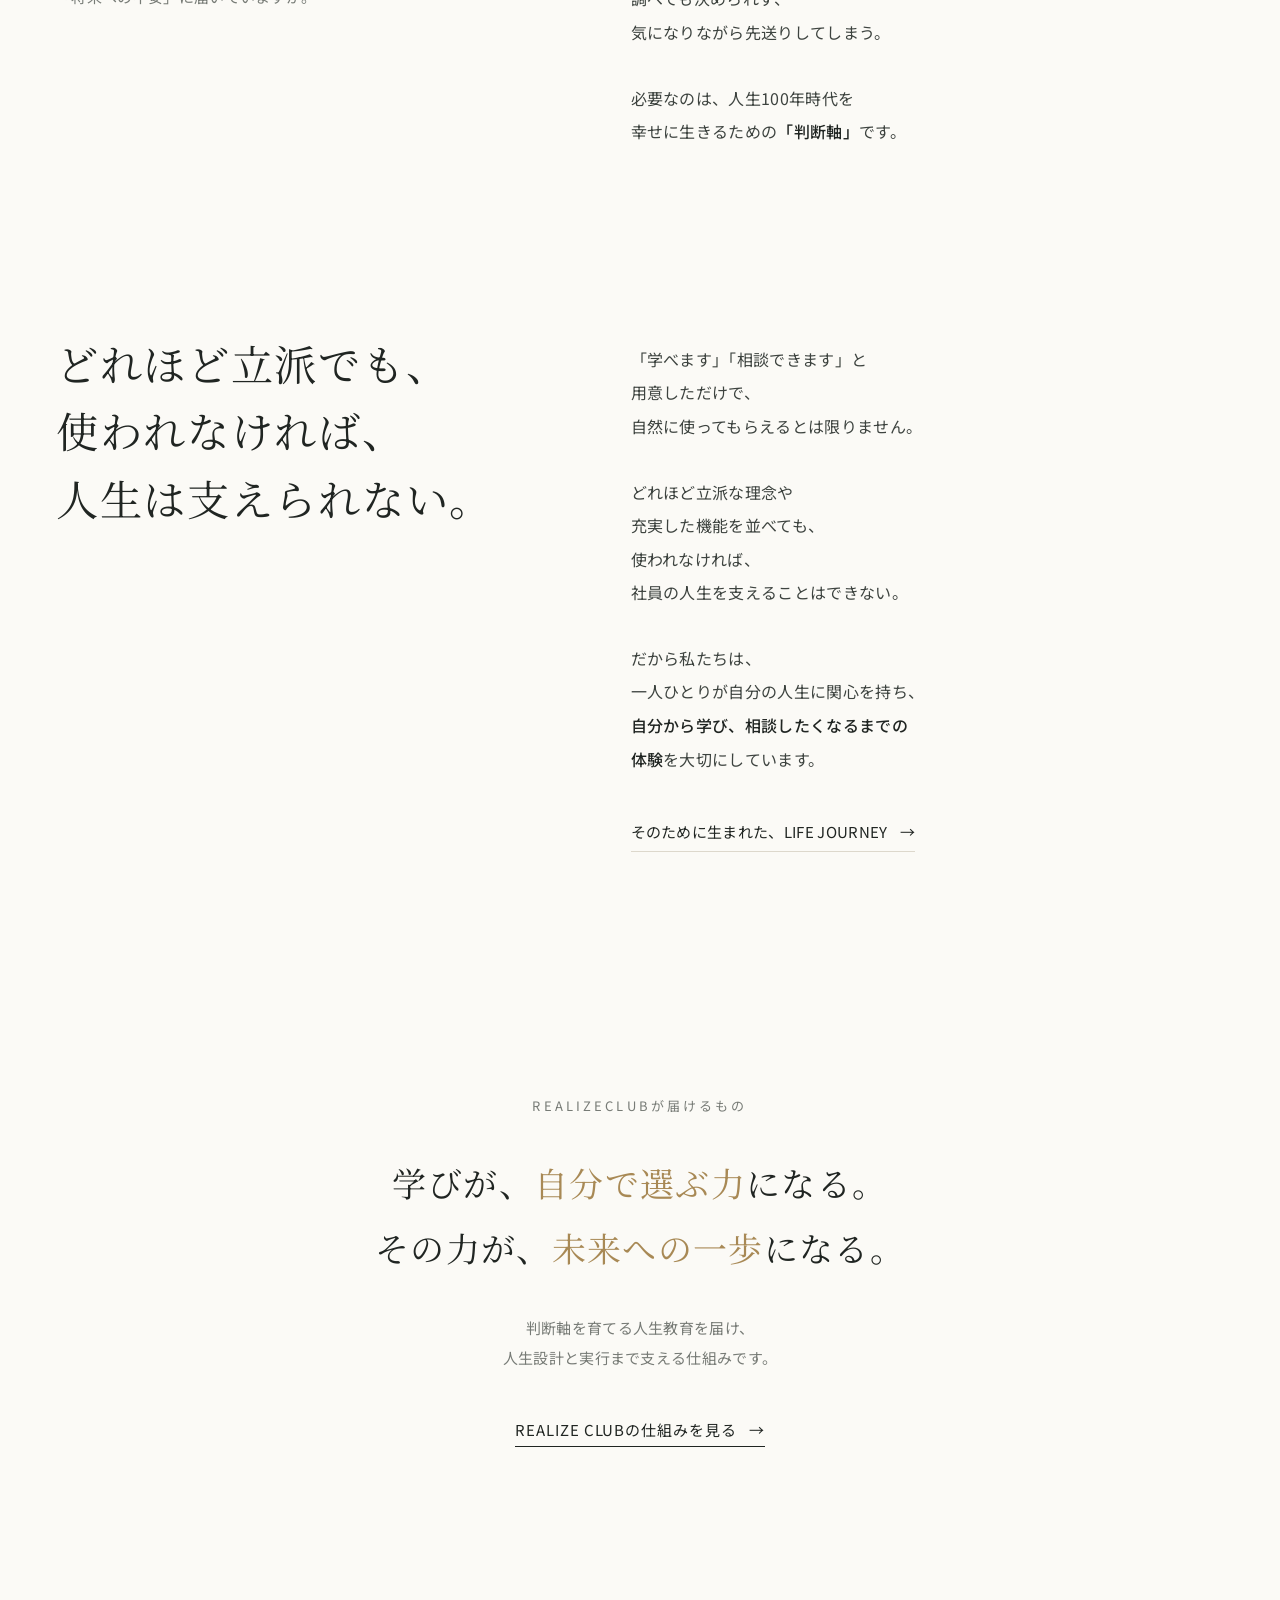
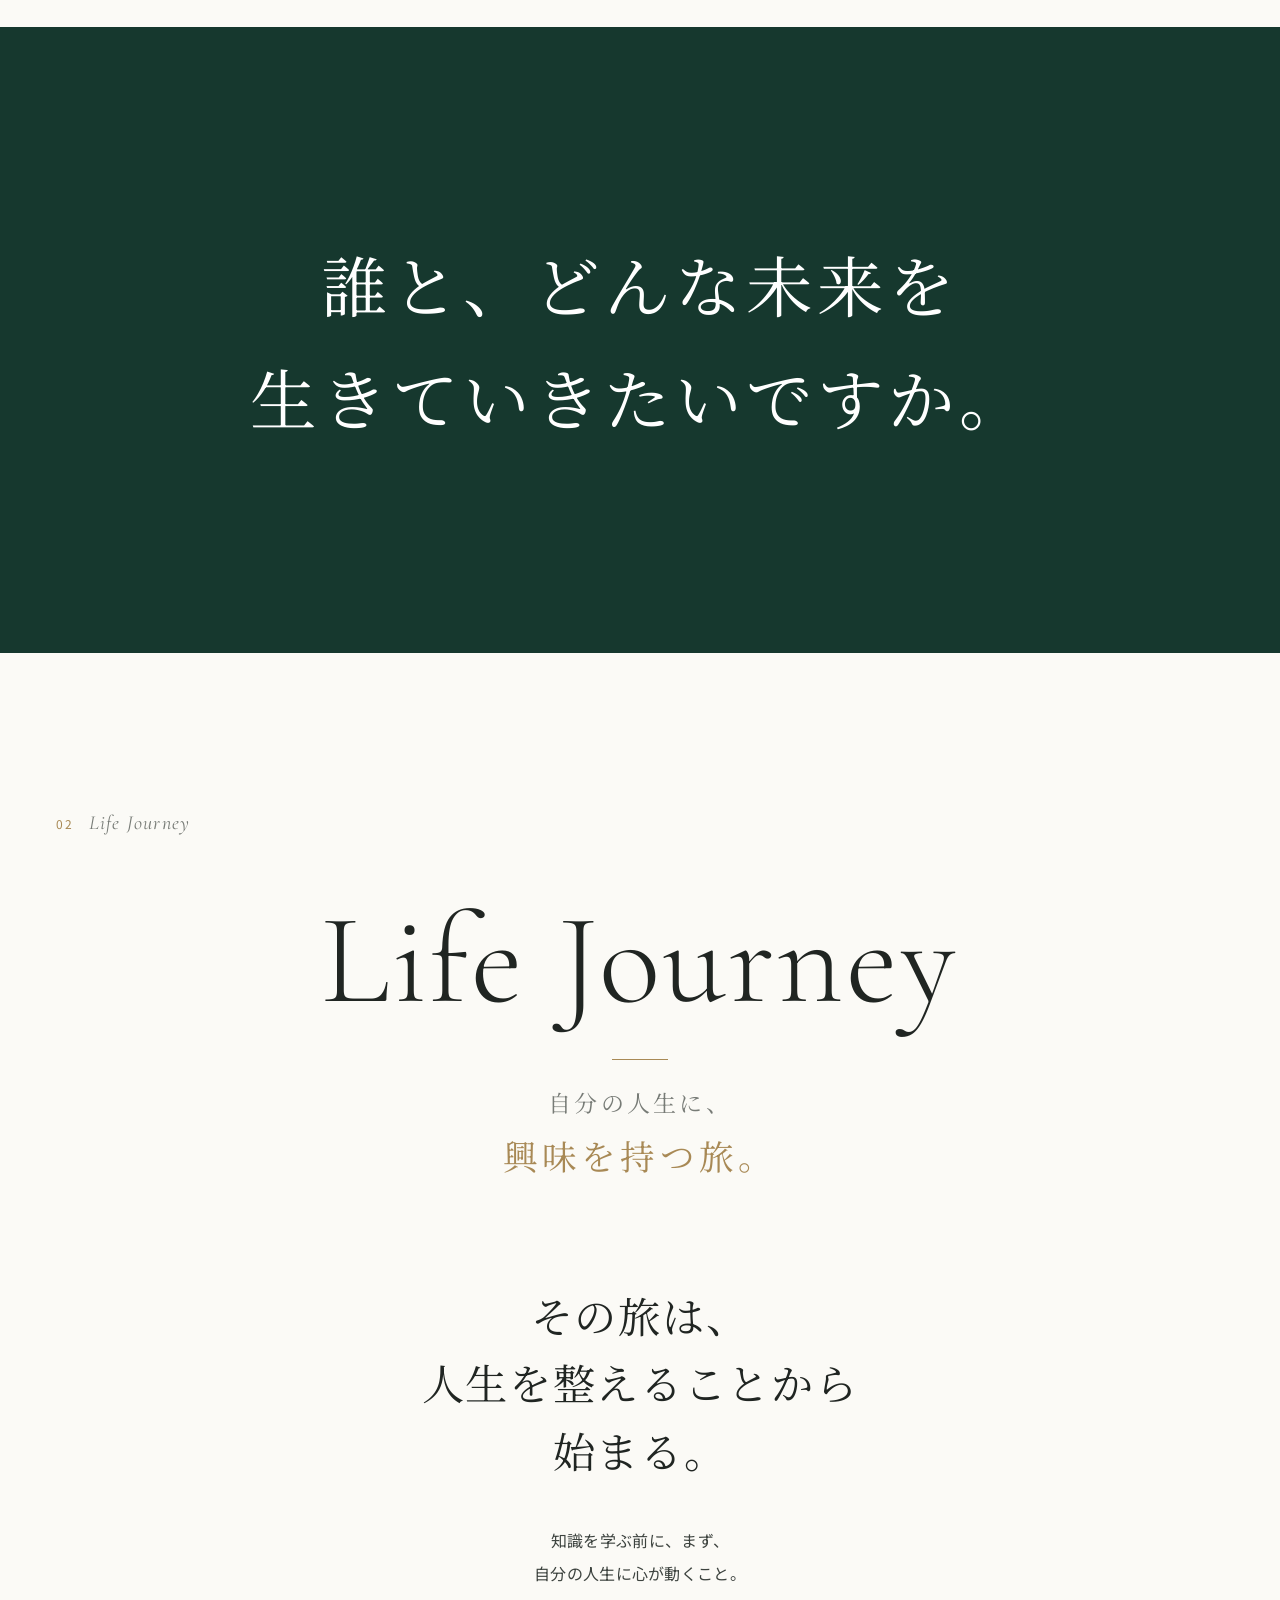
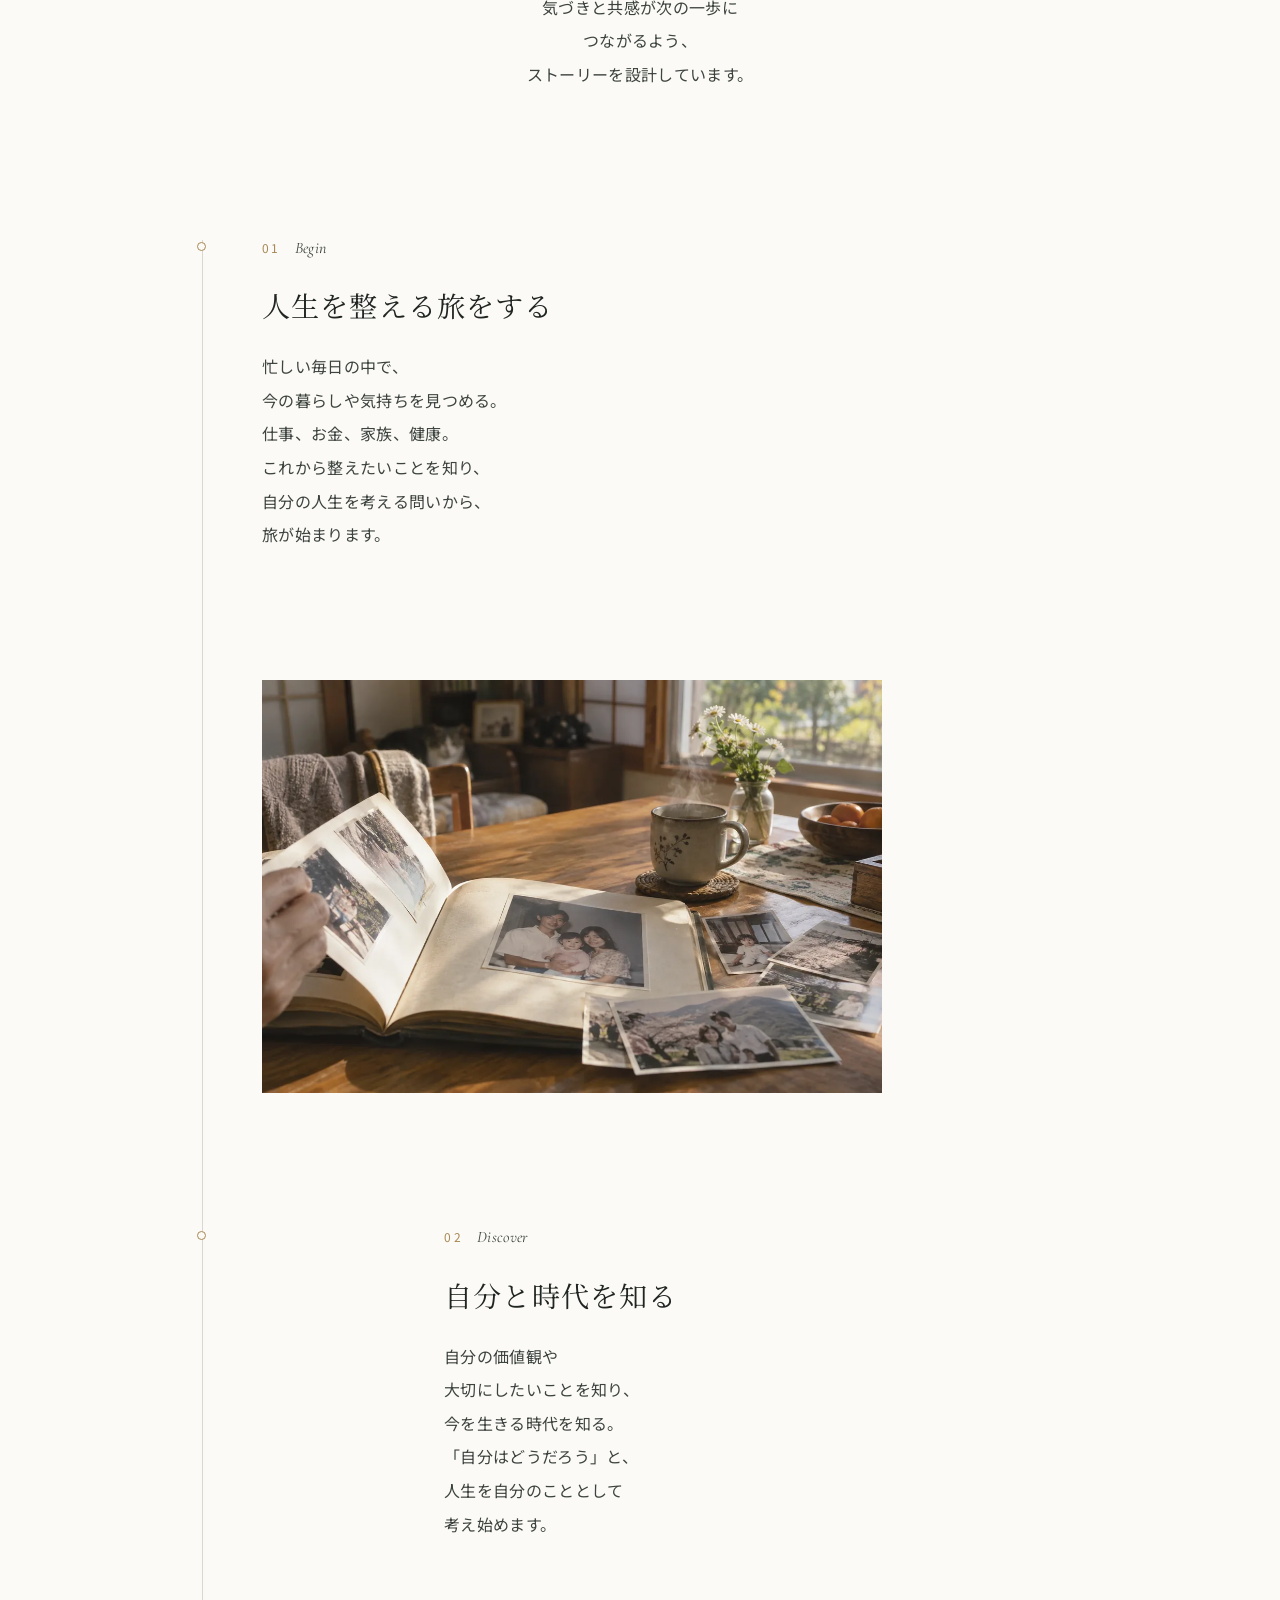
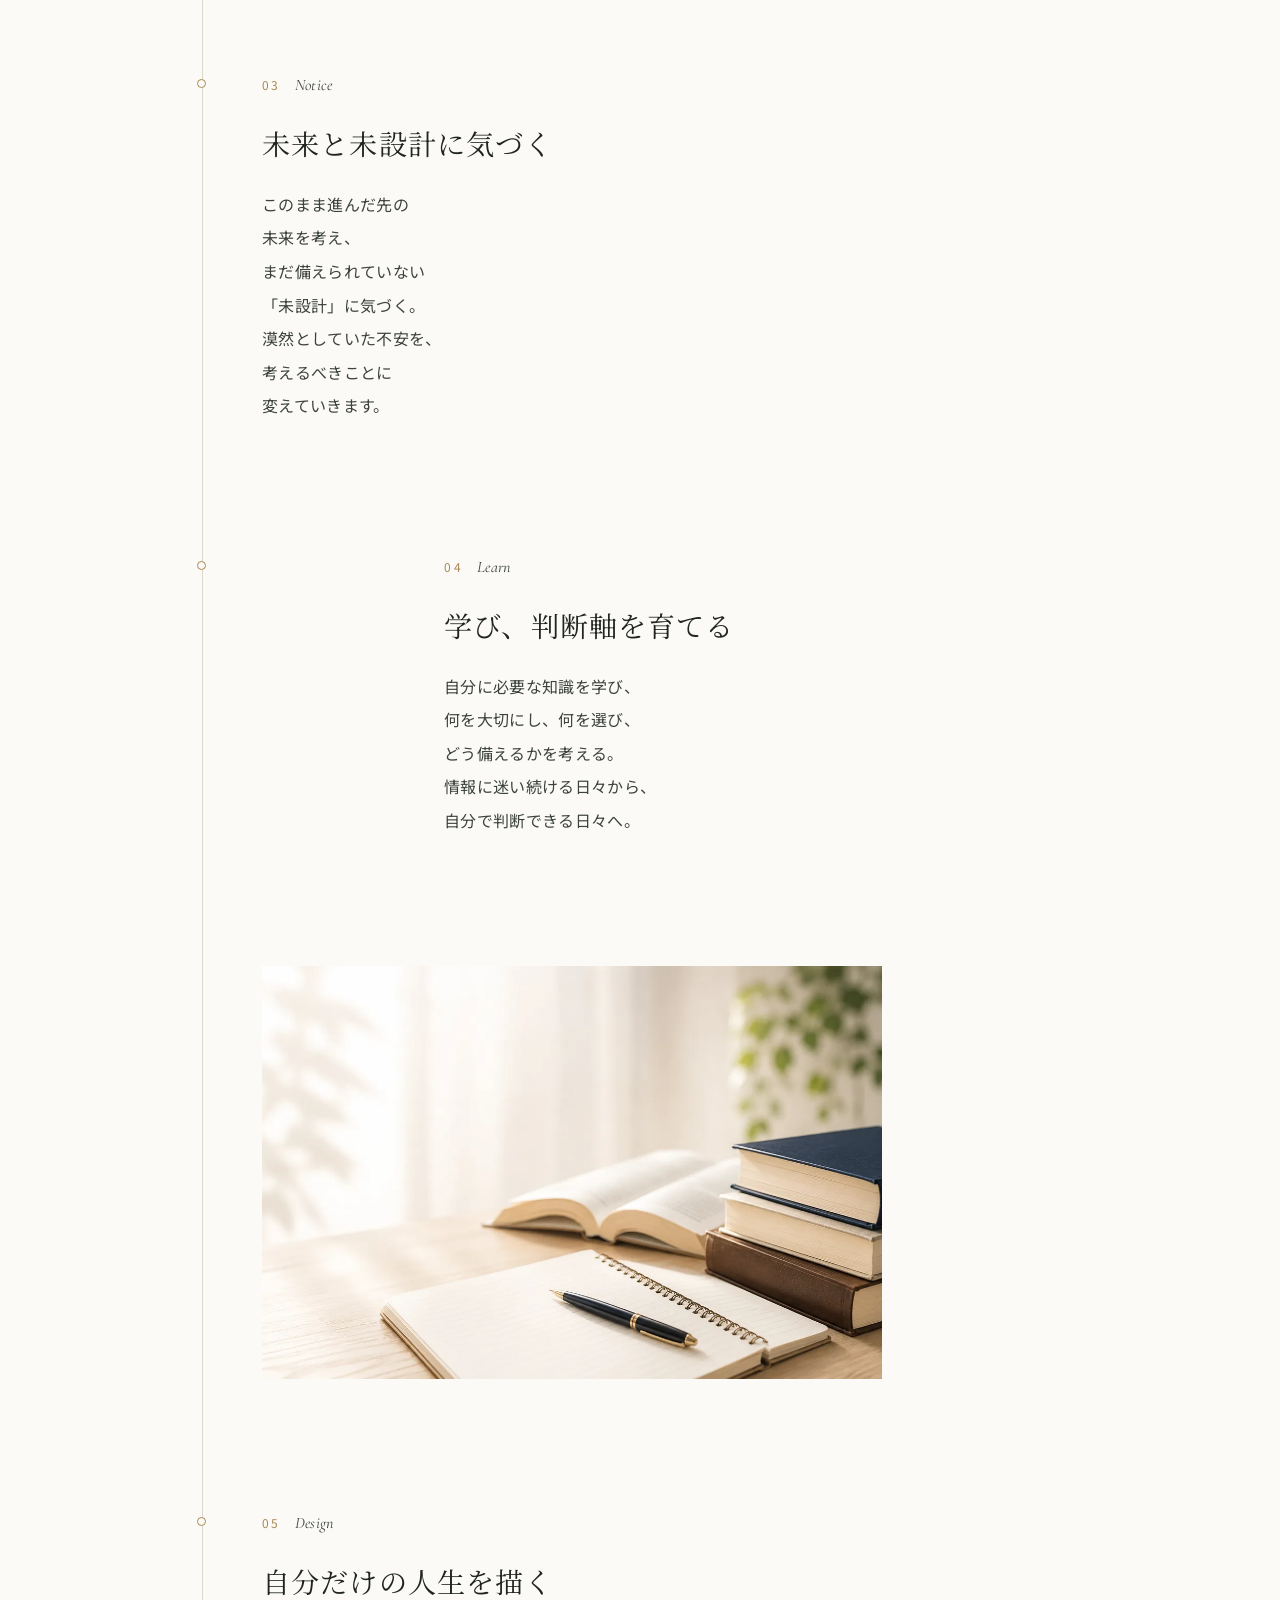
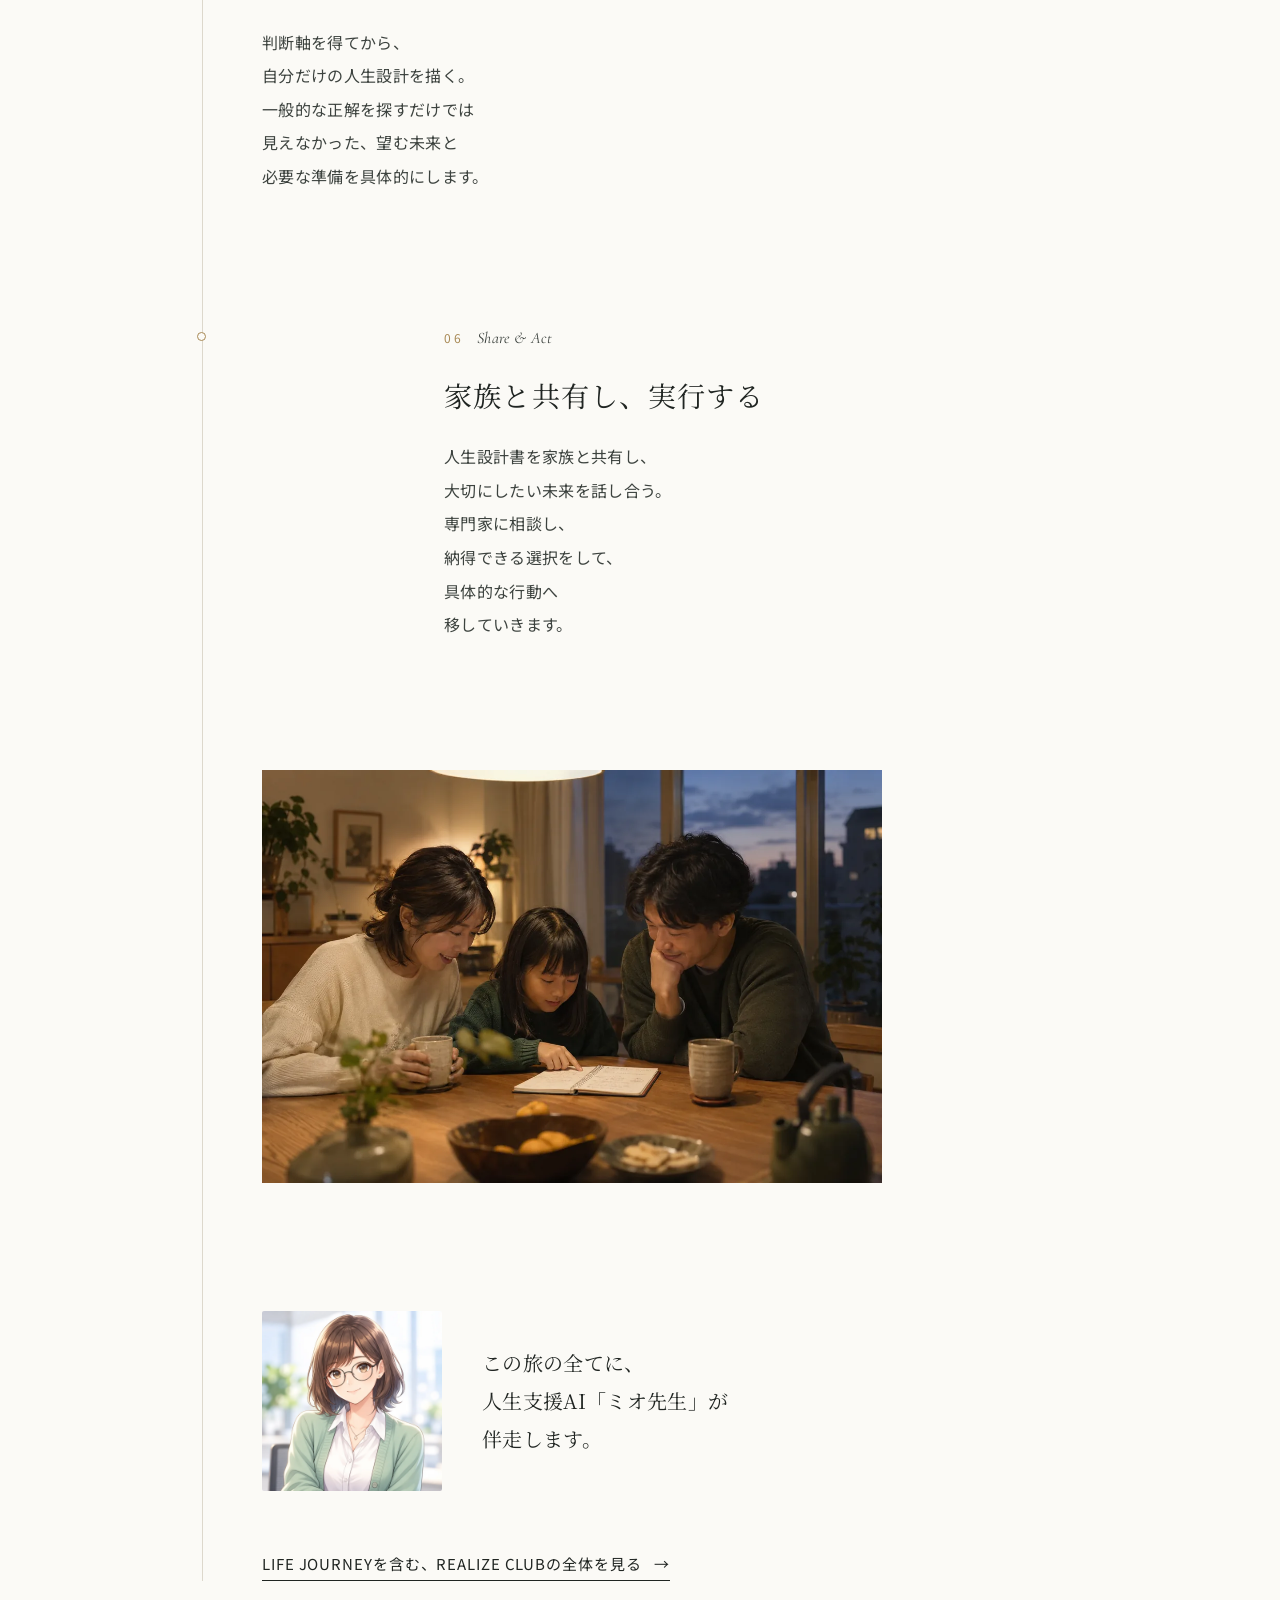
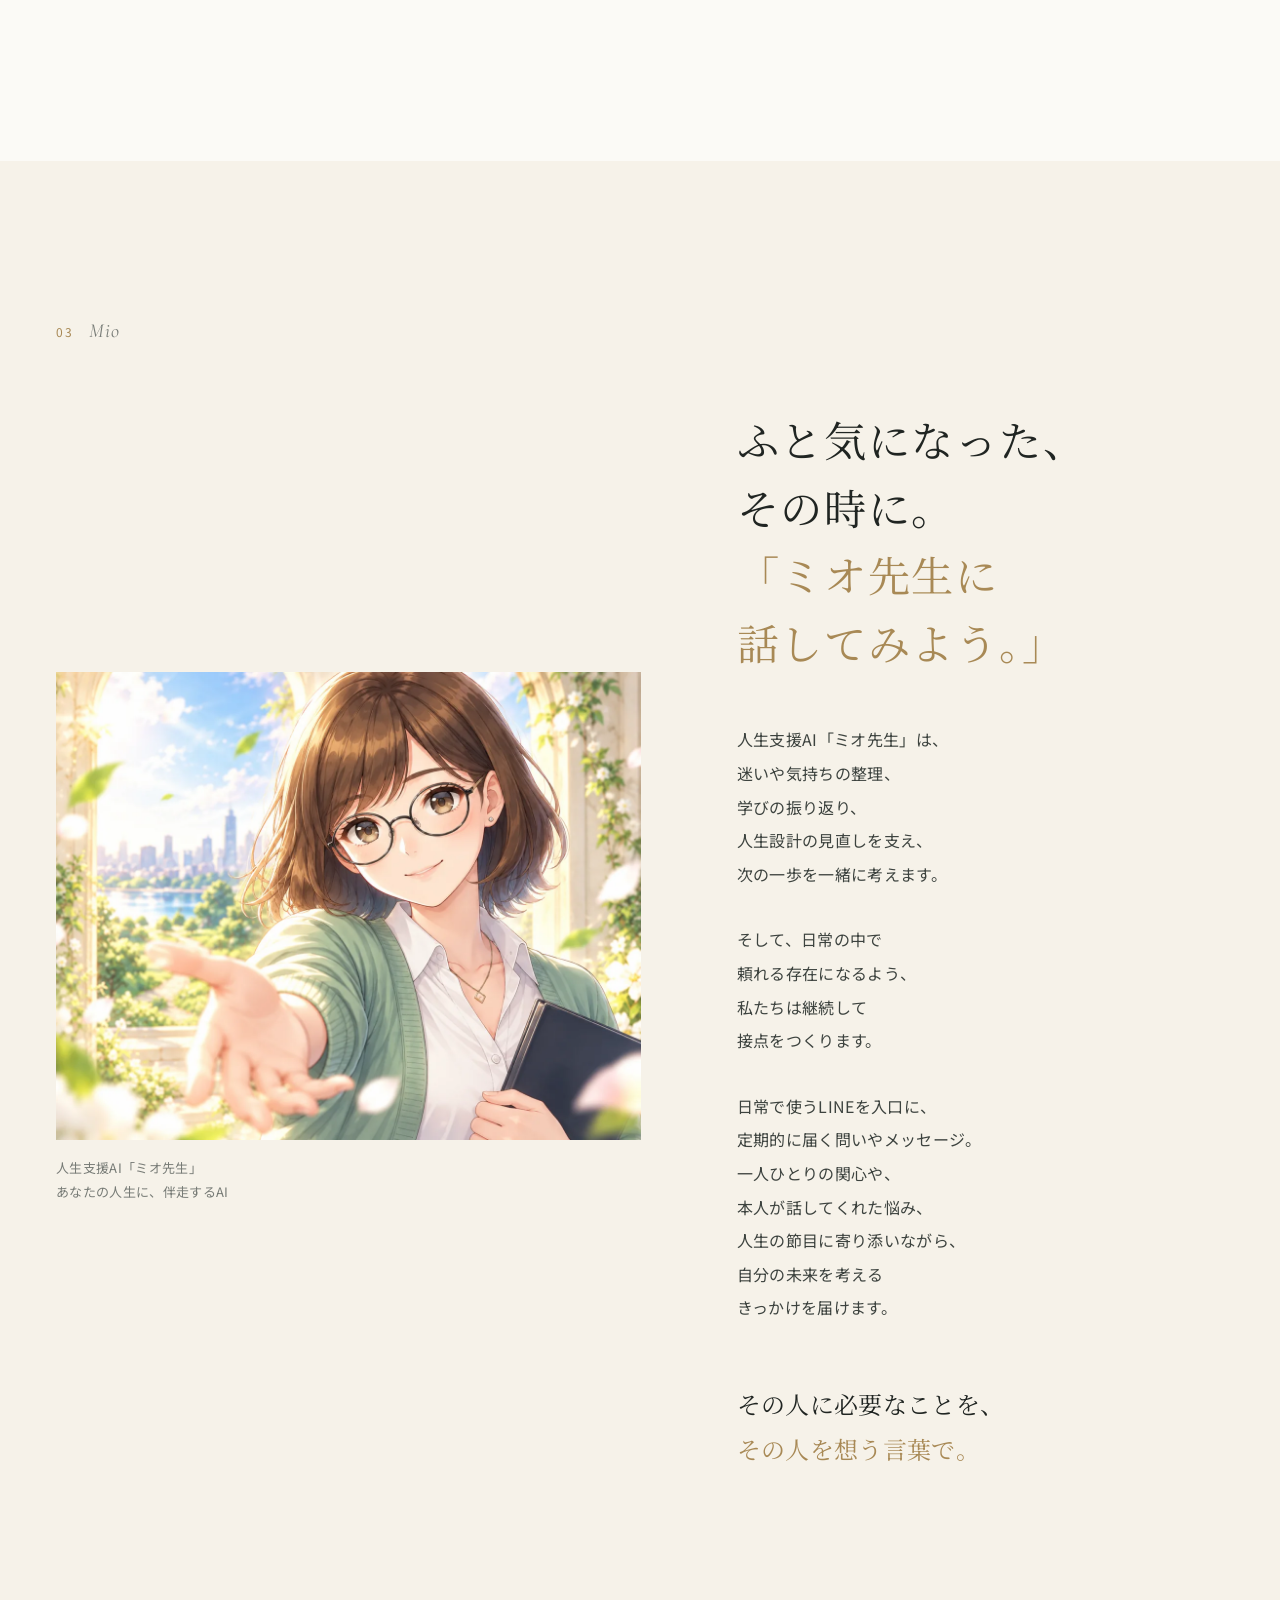
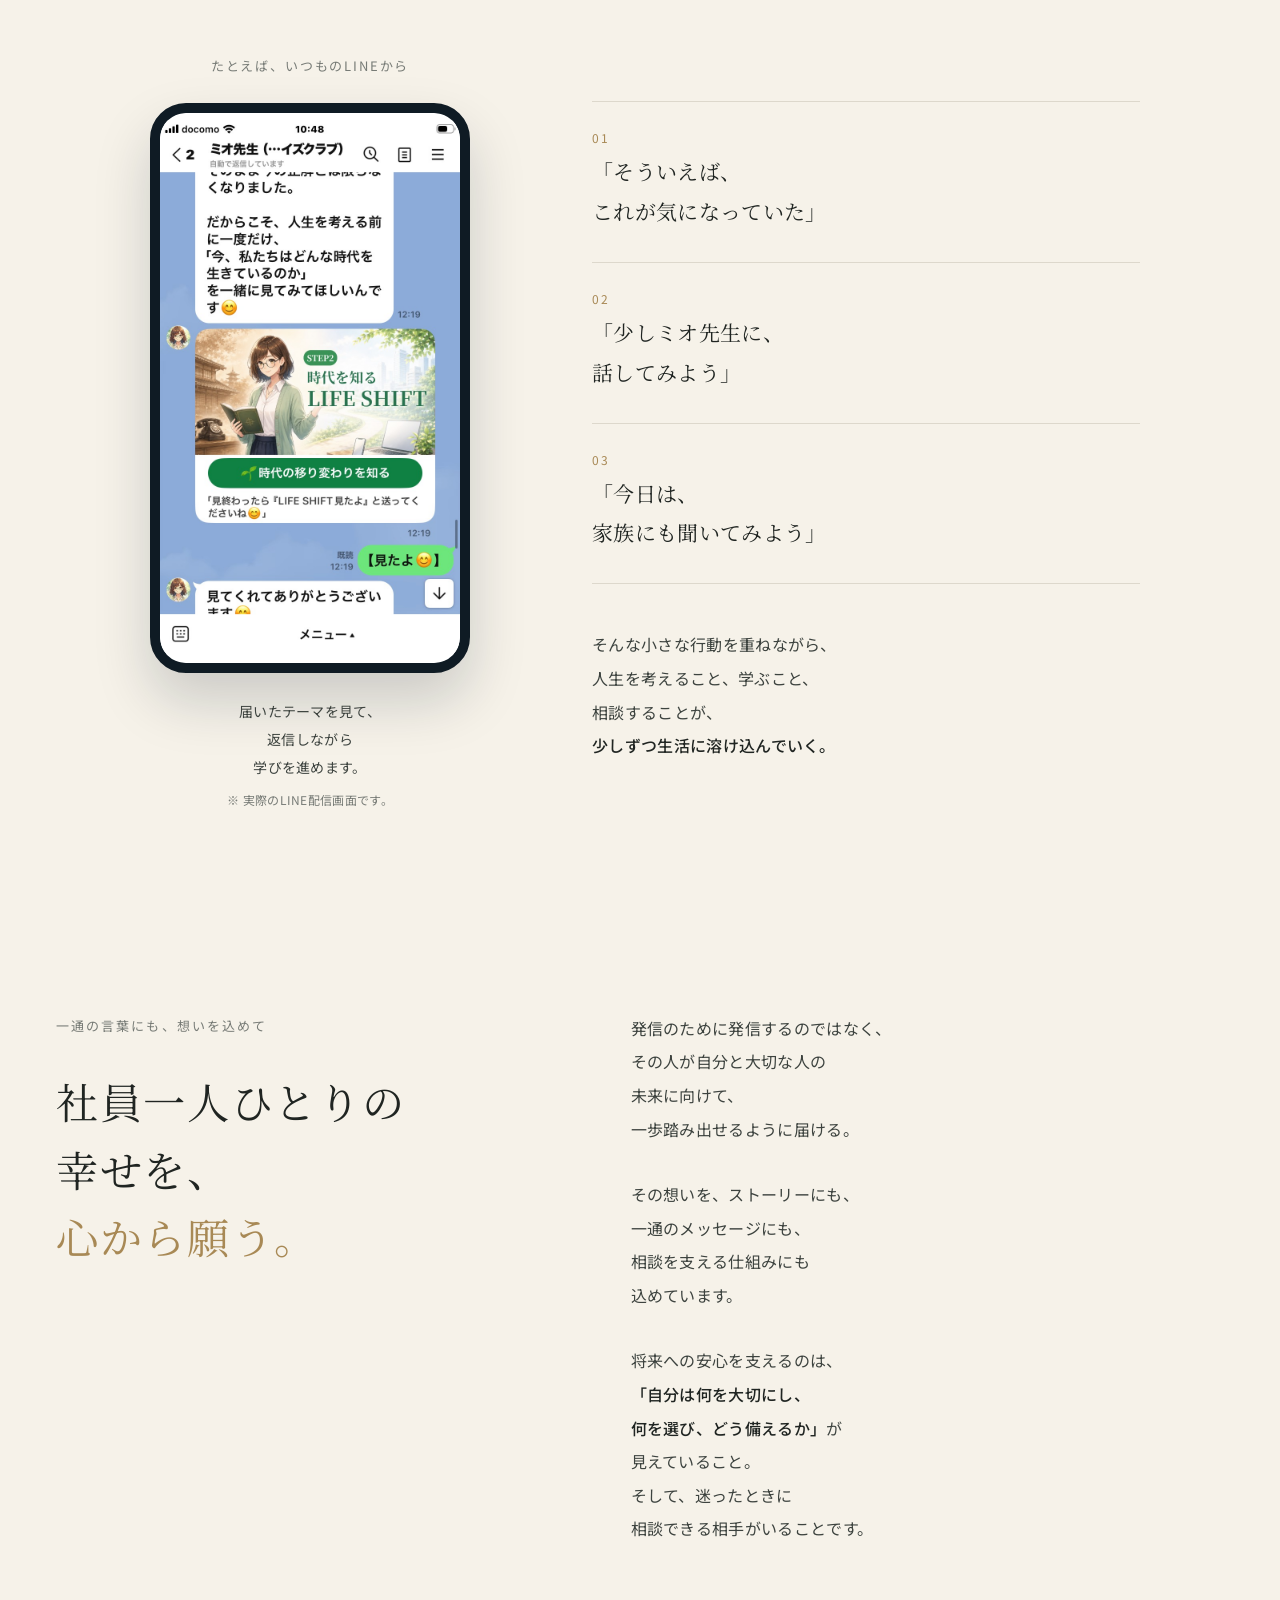
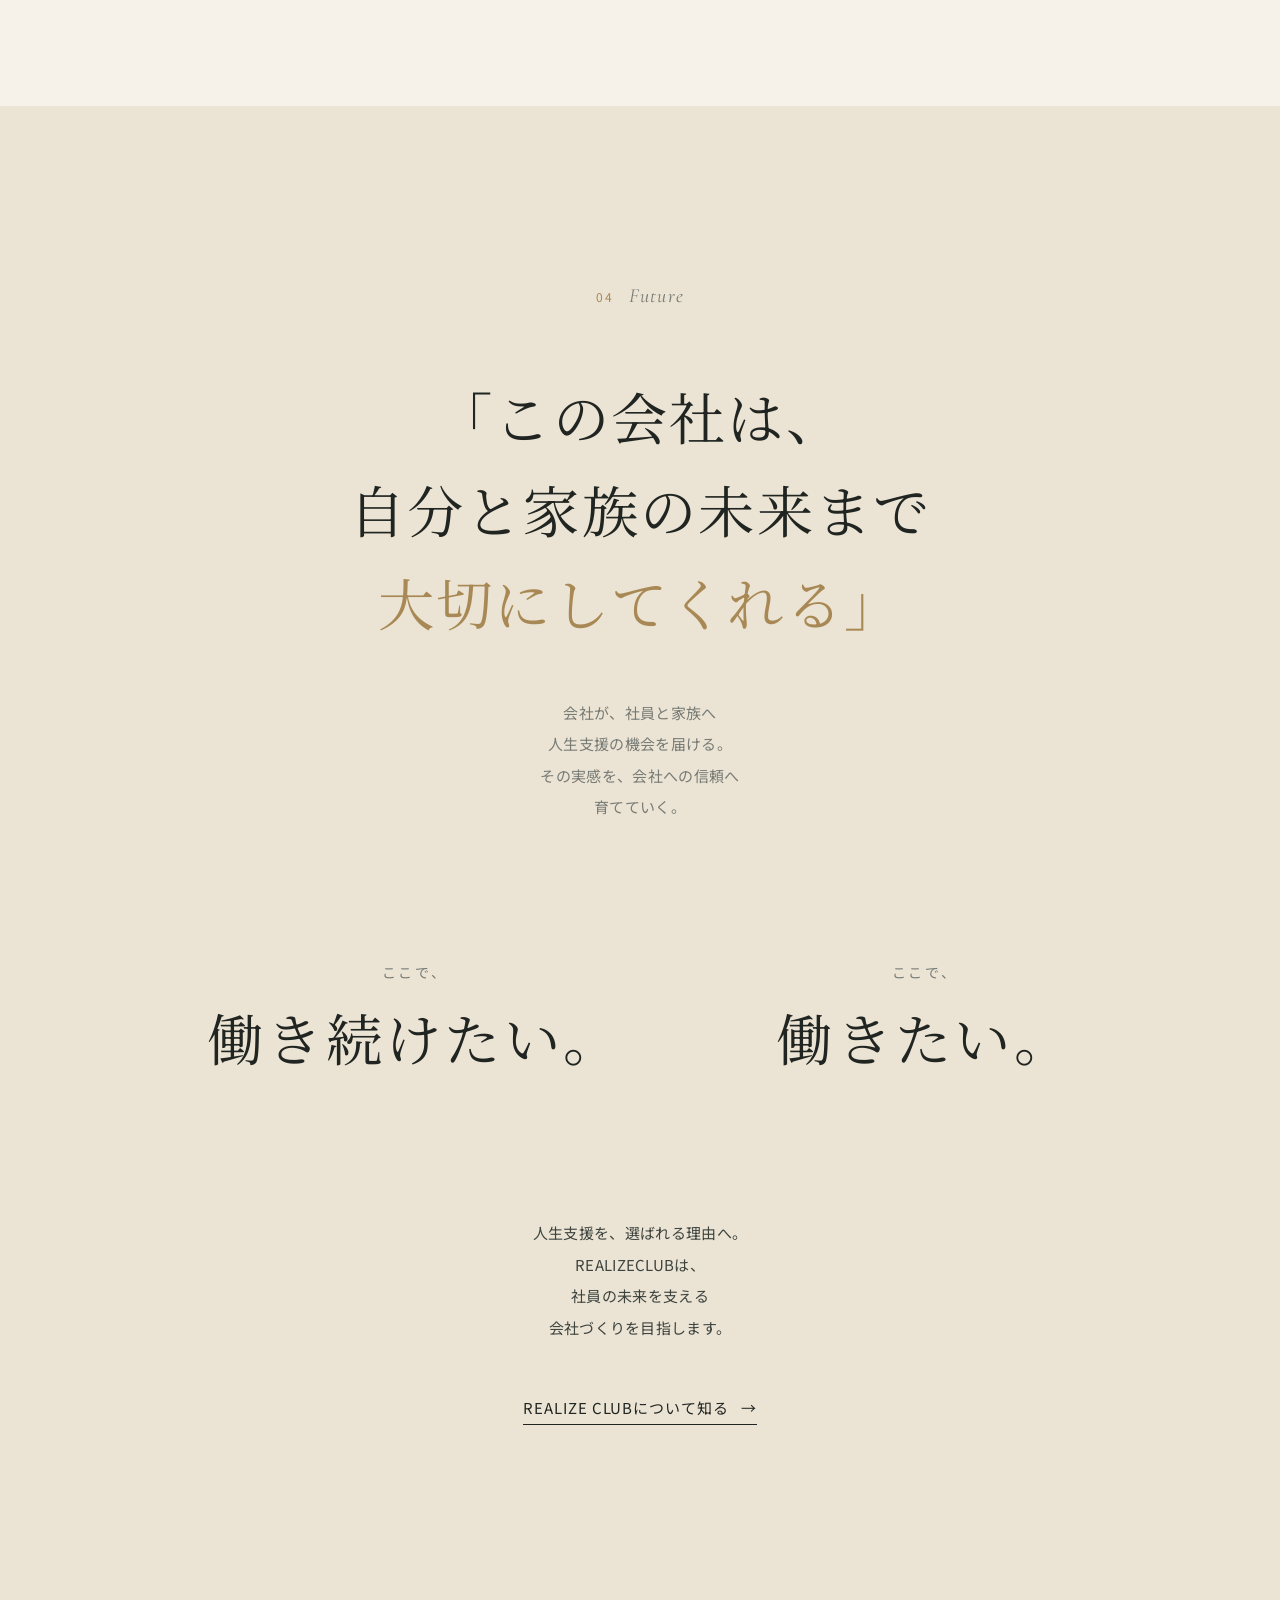
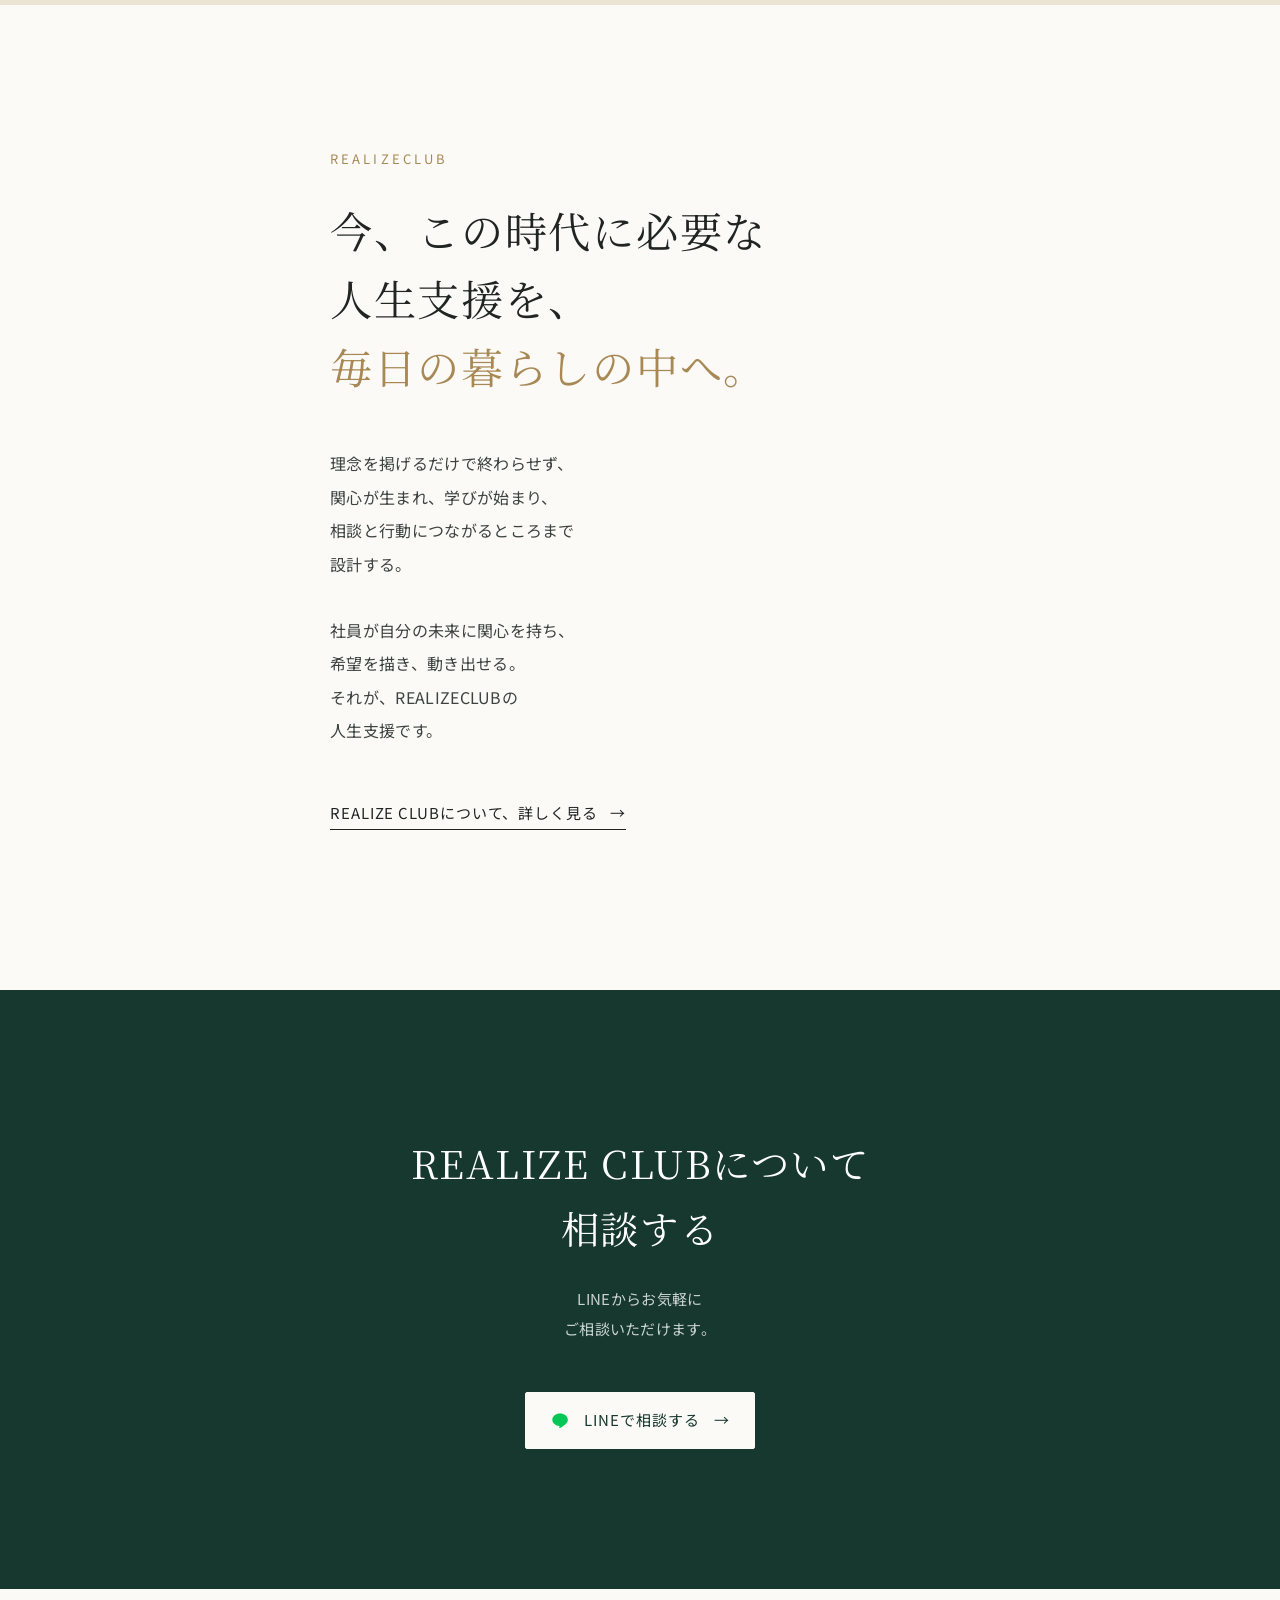
==== commit c8ec2292: "Enhance Life Journey tagline styling" ====
--- a/index.html
+++ b/index.html
@@ -14,7 +14,7 @@
 <link rel="preconnect" href="https://fonts.googleapis.com">
 <link rel="preconnect" href="https://fonts.gstatic.com" crossorigin>
 <link rel="stylesheet" href="https://fonts.googleapis.com/css2?family=Cormorant+Garamond:ital,wght@0,300;0,400;1,300;1,400&family=Noto+Sans+JP:wght@300;400;500&family=Noto+Serif+JP:wght@400;500&display=swap">
-<link rel="stylesheet" href="styles.css?v=41">
+<link rel="stylesheet" href="styles.css?v=43">
 </head>
 <body>
 <a class="skip-link" href="#main">本文へ進む</a>
@@ -93,7 +93,7 @@
 
   <!-- ============ LIFE JOURNEY ============ -->
   <section class="question" aria-label="問い">
-    <p class="question-main reveal">誰と、どんな未来を<br>生きていきたいですか。</p>
+    <p class="question-main reveal"><span class="keep-phrase">誰と、どんな未来を</span><br><span class="keep-phrase">生きていきたいですか。</span></p>
   </section>
 
   <section class="journey" id="journey" aria-labelledby="journey-title">
@@ -101,7 +101,7 @@
       <p class="chapter reveal"><span>02</span>Life Journey</p>
       <div class="journey-head reveal">
         <p class="journey-brand" aria-hidden="true">Life Journey</p>
-        <p class="journey-tag">自分の人生に、<br>興味を持つ旅。</p>
+        <p class="journey-tag"><span>自分の人生に、</span><strong>興味を持つ旅。</strong></p>
         <h2 id="journey-title">その旅は、<br><span class="keep-phrase">人生を整えることから</span><br><span class="keep-phrase">始まる。</span></h2>
         <p class="journey-intro">知識を学ぶ前に、まず、<br>自分の人生に心が動くこと。<br>気づきと共感が次の一歩に<br>つながるよう、<br>ストーリーを設計しています。</p>
       </div>
--- a/styles.css
+++ b/styles.css
@@ -166,7 +166,11 @@
 .journey{padding-block:160px 180px;background:var(--paper)}
 .journey-head{text-align:center;margin-bottom:140px}
 .journey-brand{font-family:var(--latin);font-weight:300;font-size:clamp(52px,10vw,132px);line-height:1;letter-spacing:.02em;color:var(--ink)}
-.journey-tag{margin-top:24px;font-family:var(--serif);font-size:17px;line-height:1.9;color:var(--muted)}
+.journey-tag{position:relative;display:inline-block;margin-top:34px;padding-top:24px;font-family:var(--serif);line-height:1.7;text-align:center}
+.journey-tag::before{content:"";position:absolute;top:0;left:50%;width:56px;height:1px;background:var(--gold);transform:translateX(-50%)}
+.journey-tag span,.journey-tag strong{display:block}
+.journey-tag span{font-size:clamp(20px,1.8vw,24px);font-weight:400;letter-spacing:.14em;color:var(--muted)}
+.journey-tag strong{margin-top:4px;font-family:inherit;font-size:clamp(28px,2.7vw,38px);font-weight:400;letter-spacing:.12em;color:var(--gold)}
 .journey-head h2{margin-top:96px}
 .keep-phrase{display:inline-block;white-space:nowrap}
 .journey-intro{margin-top:40px;font-size:16px;line-height:2.1;color:var(--text)}
@@ -322,12 +326,15 @@
   .axis-desc{margin-top:24px;font-size:14px}
 
   .question{padding:120px var(--gutter)}
-  .question-main{font-size:min(34px,calc((100vw - 40px) / 11.2))}
+  .question-main{font-size:min(34px,calc((100vw - 40px) / 11.8));letter-spacing:.04em}
   .question-sub{margin-top:28px;font-size:14px}
 
   .journey{padding-block:88px 104px}
   .journey-head{margin-bottom:88px}
-  .journey-tag{font-size:15px;margin-top:18px}
+  .journey-tag{margin-top:22px;padding-top:16px}
+  .journey-tag::before{width:40px}
+  .journey-tag span{font-size:15px;letter-spacing:.1em}
+  .journey-tag strong{font-size:20px;letter-spacing:.08em}
   .journey-head h2{margin-top:64px}
   .journey-intro{margin-top:28px;font-size:clamp(14px,4.6vw,15px);line-height:2}
   .road{padding-left:32px}
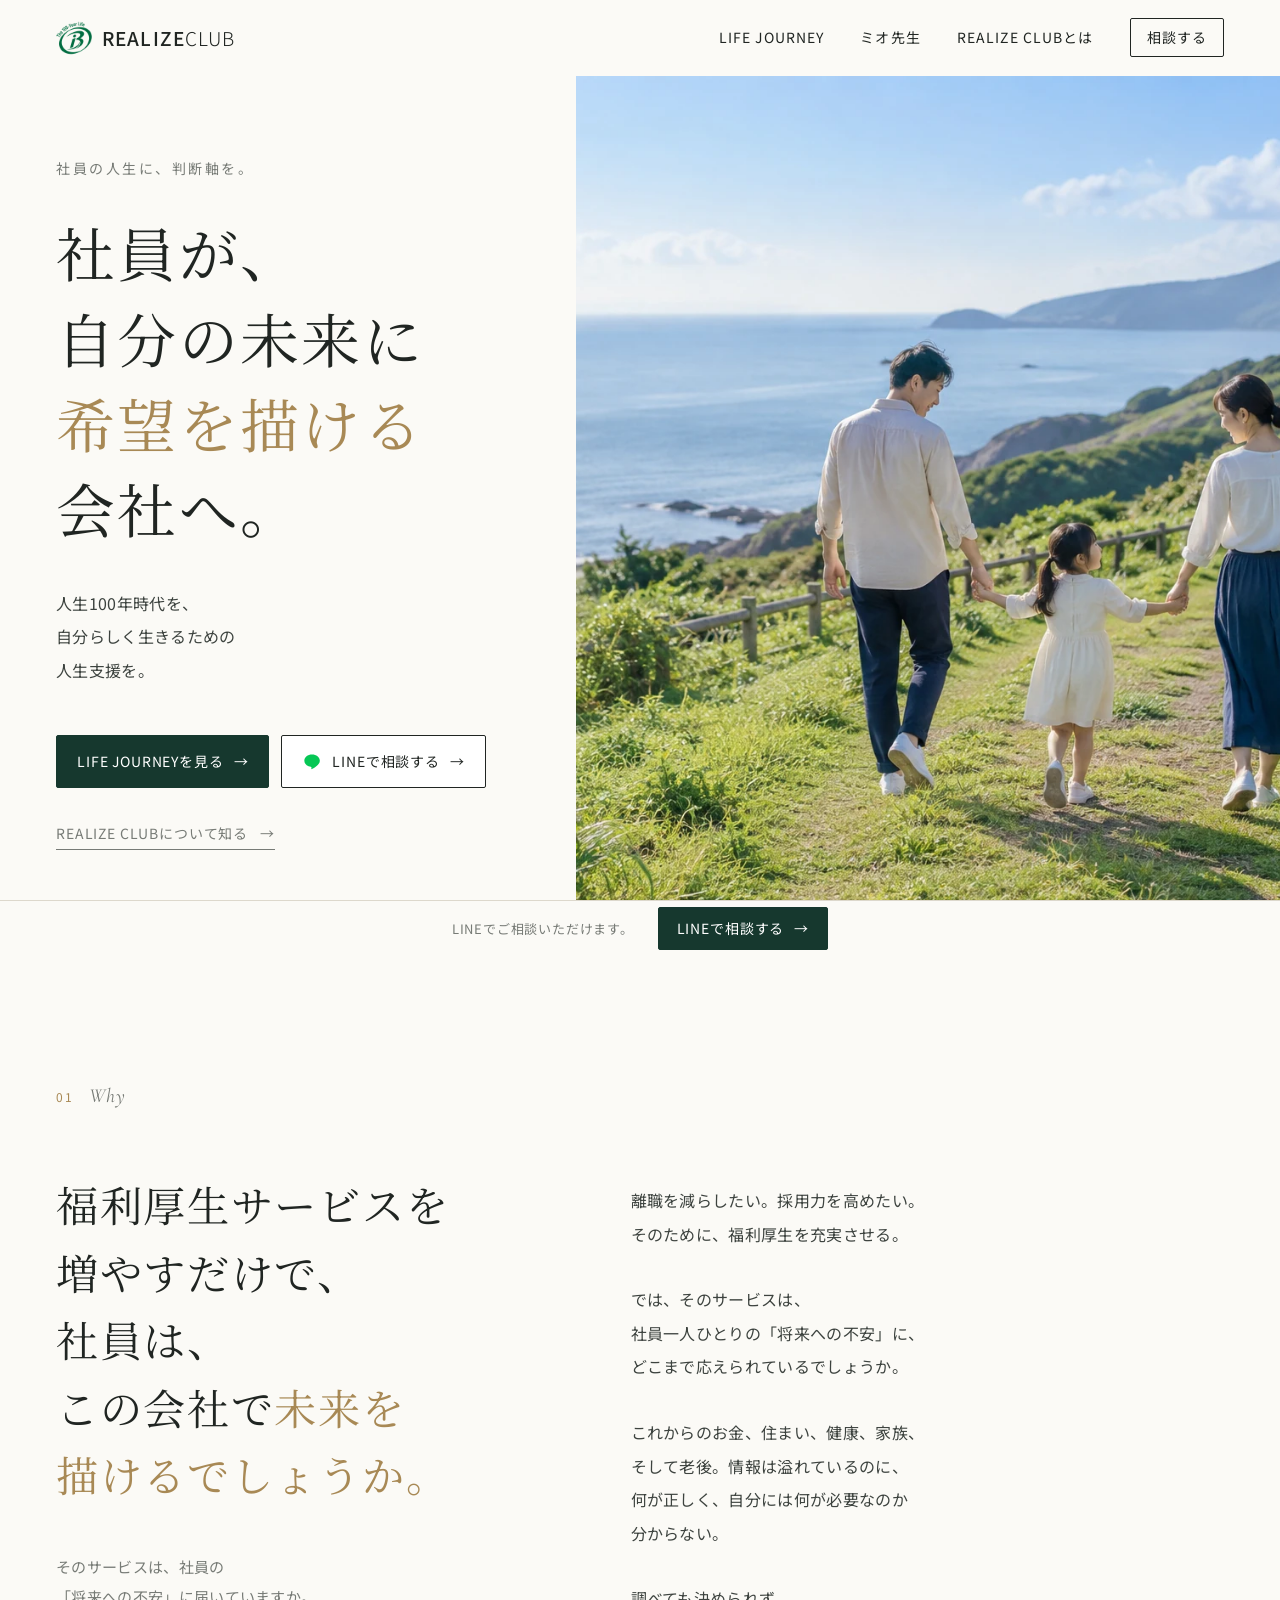
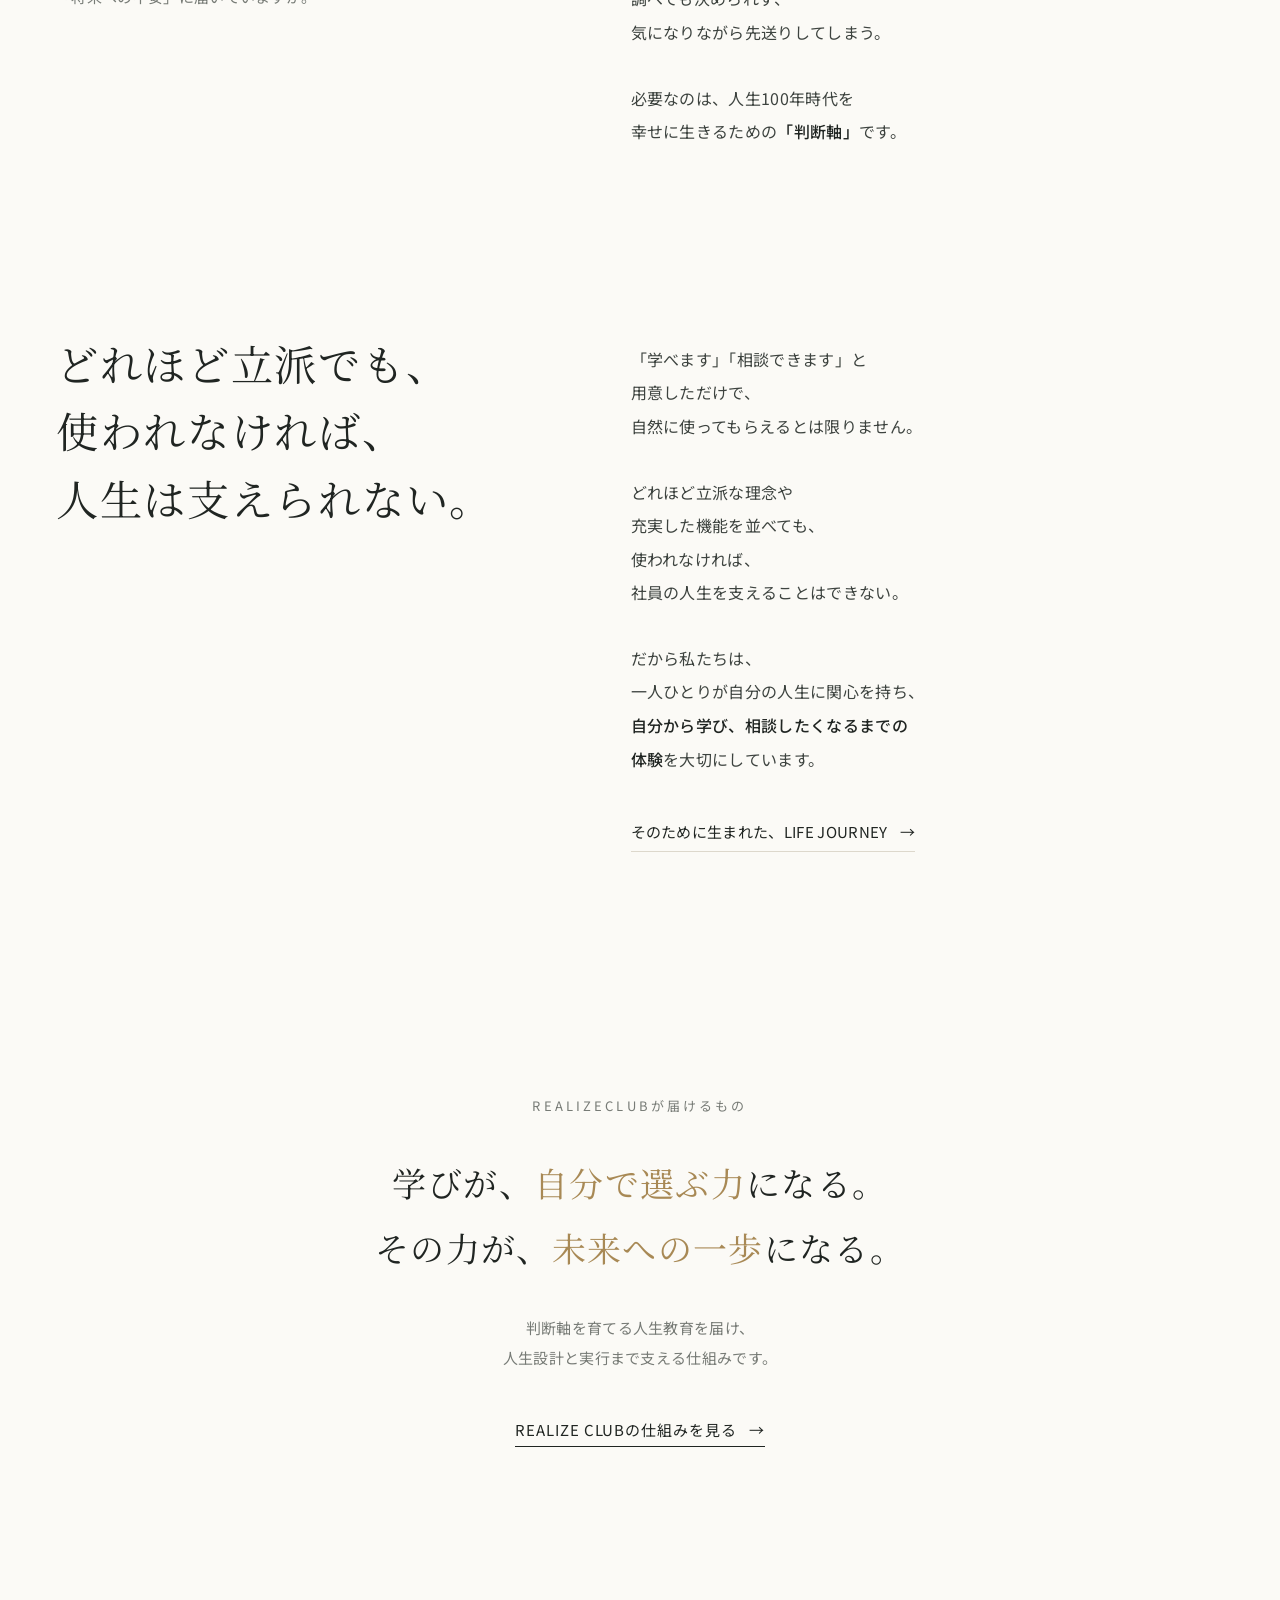
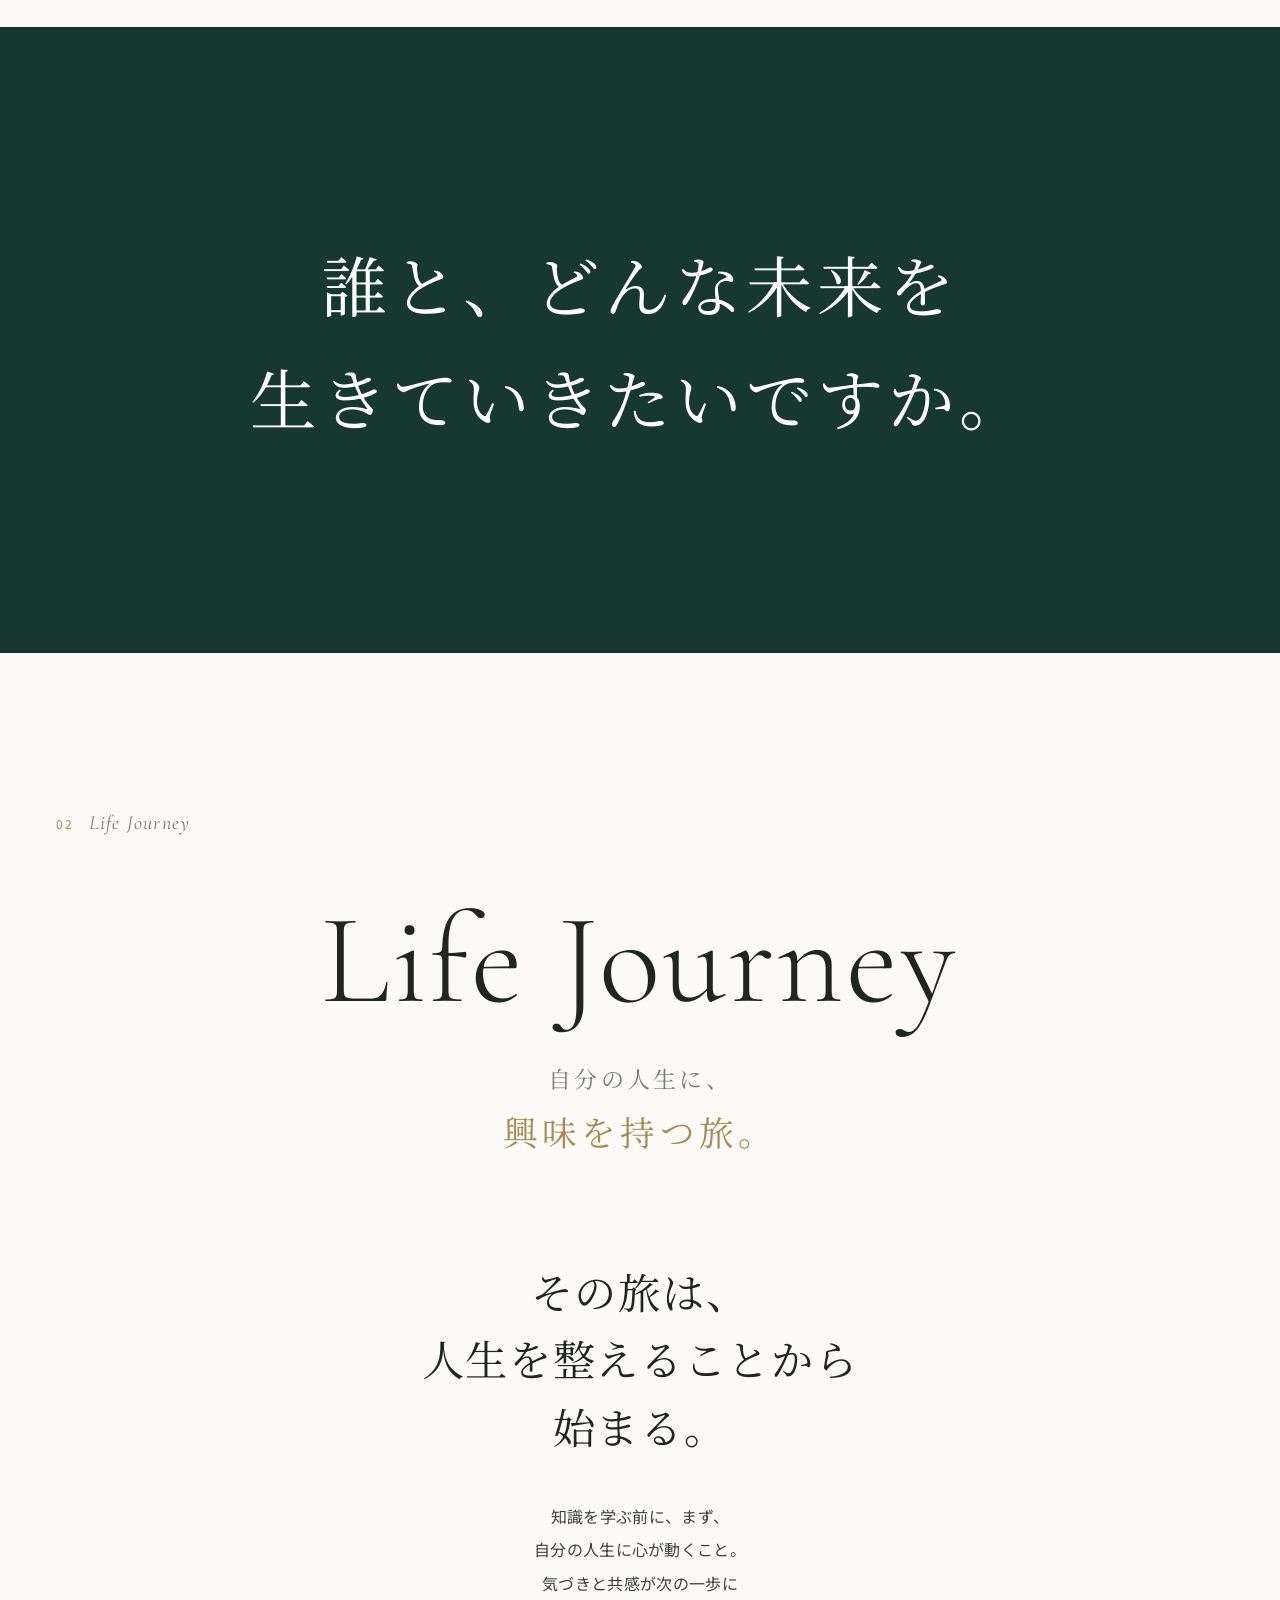
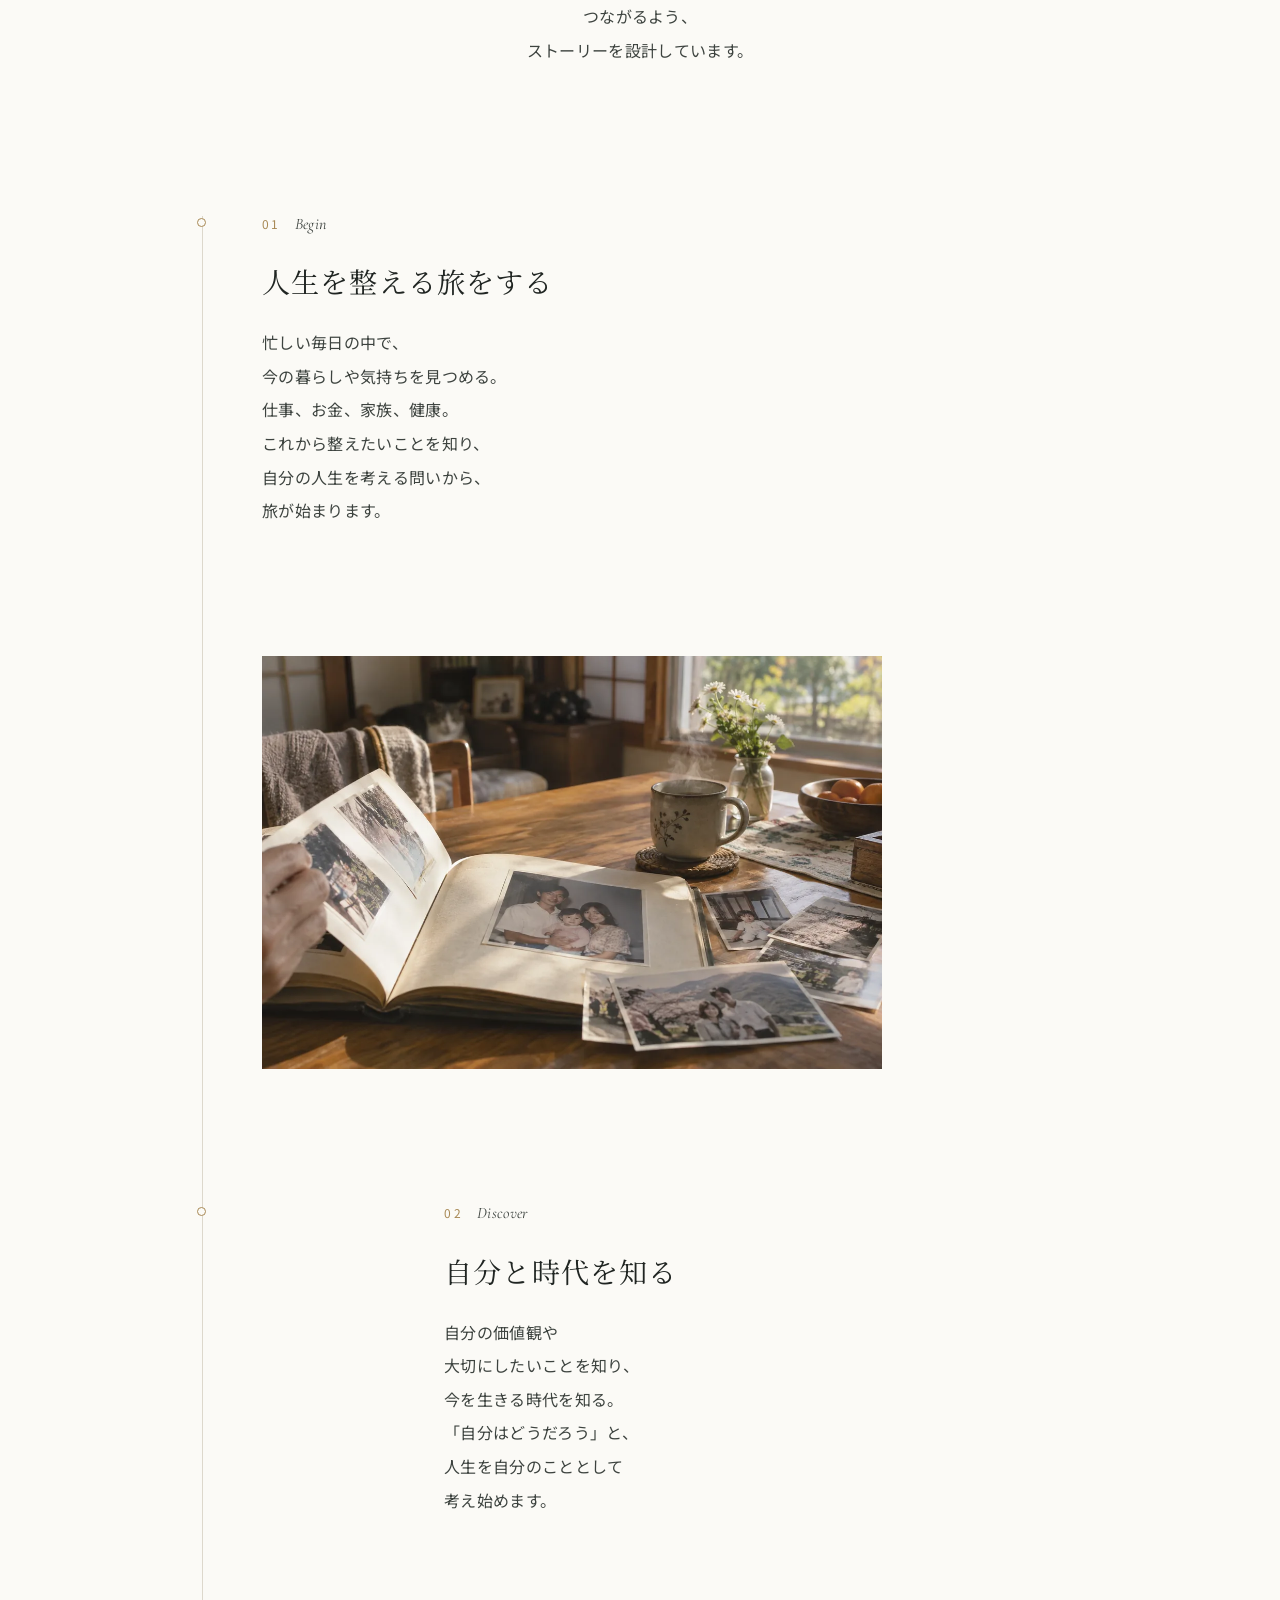
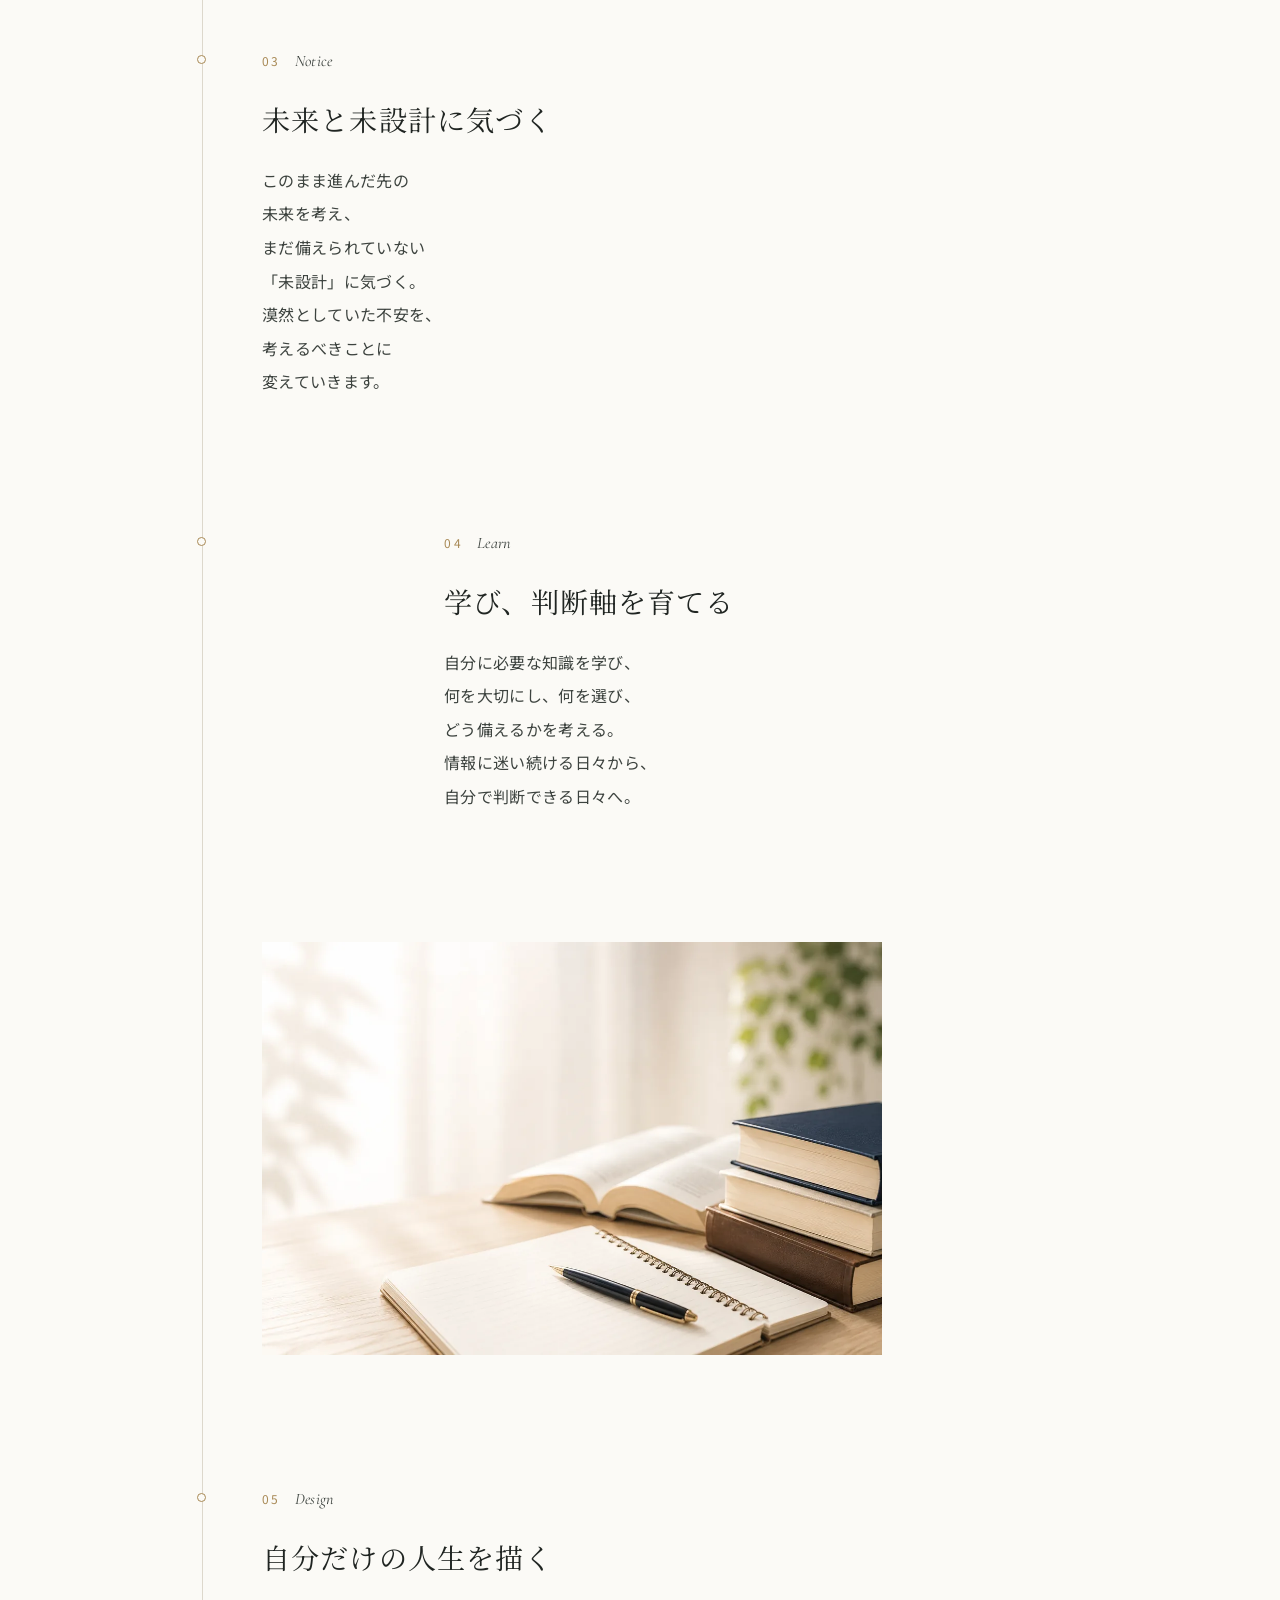
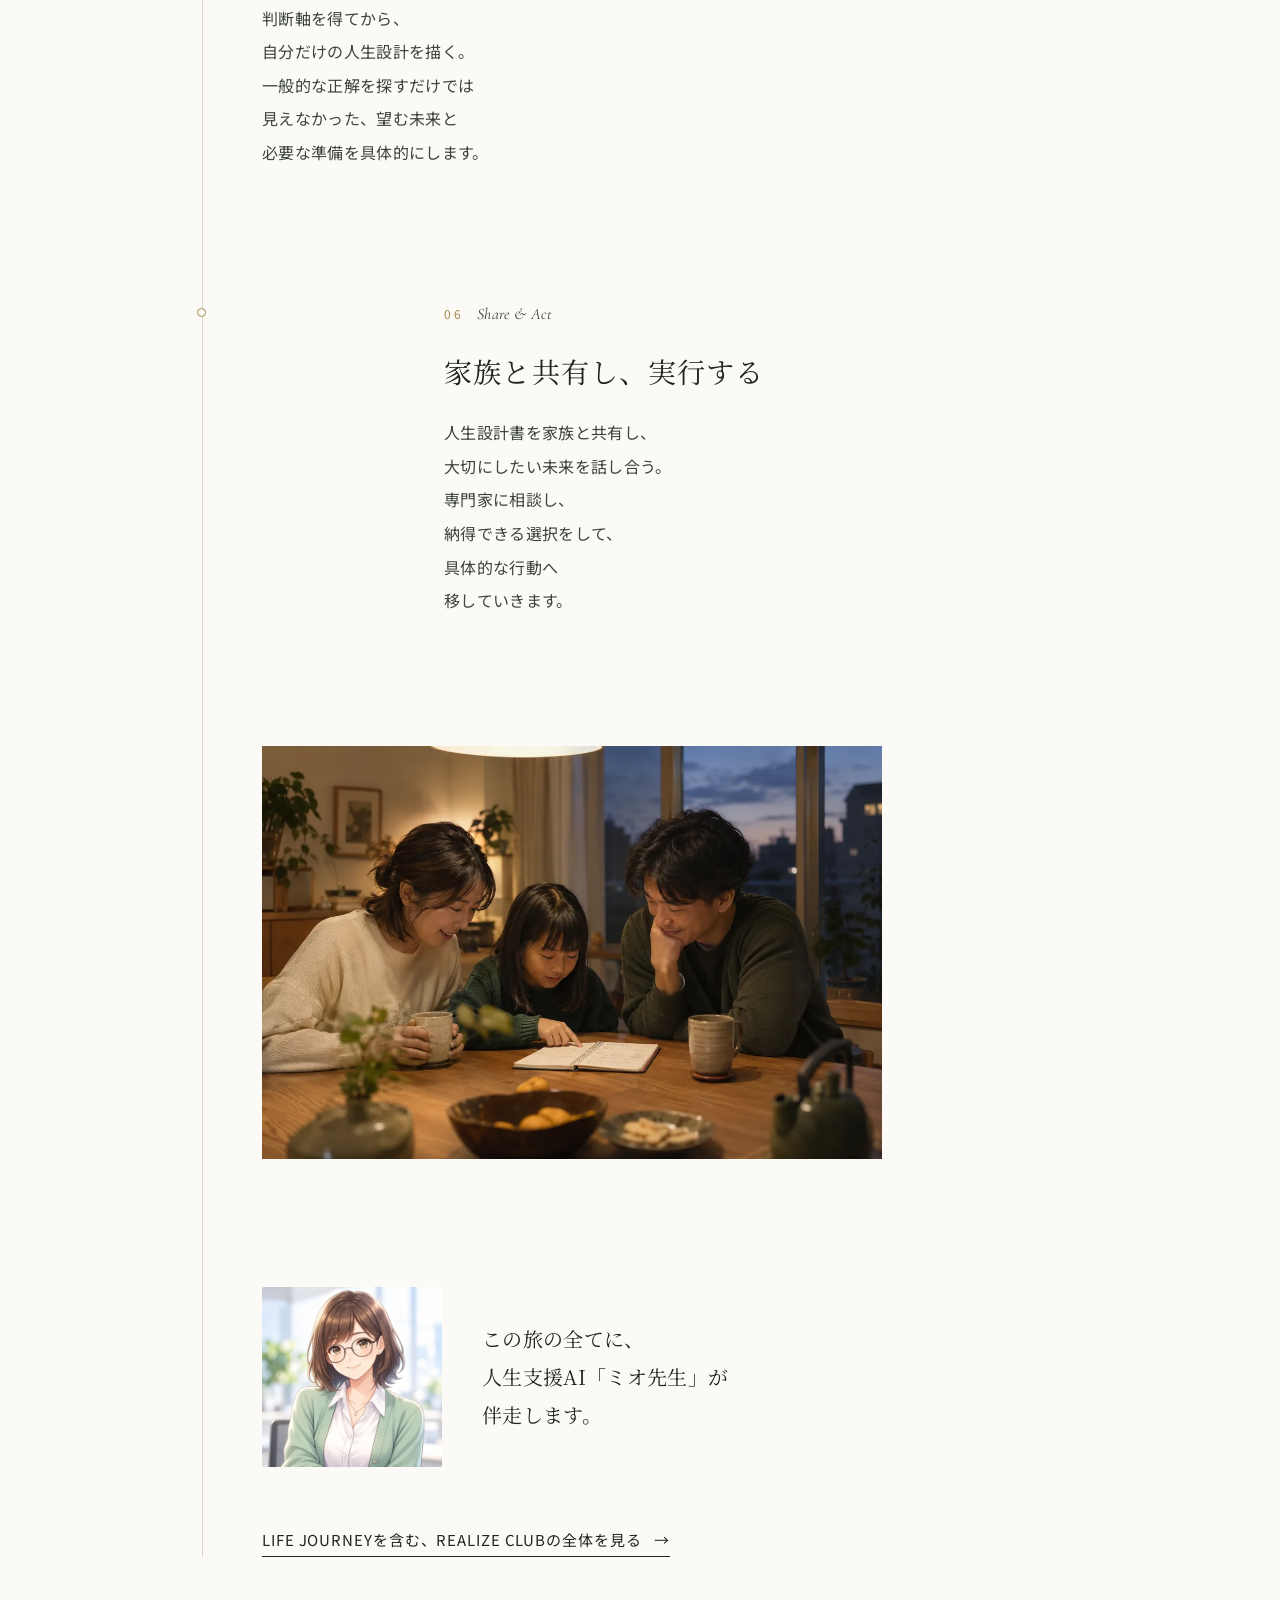
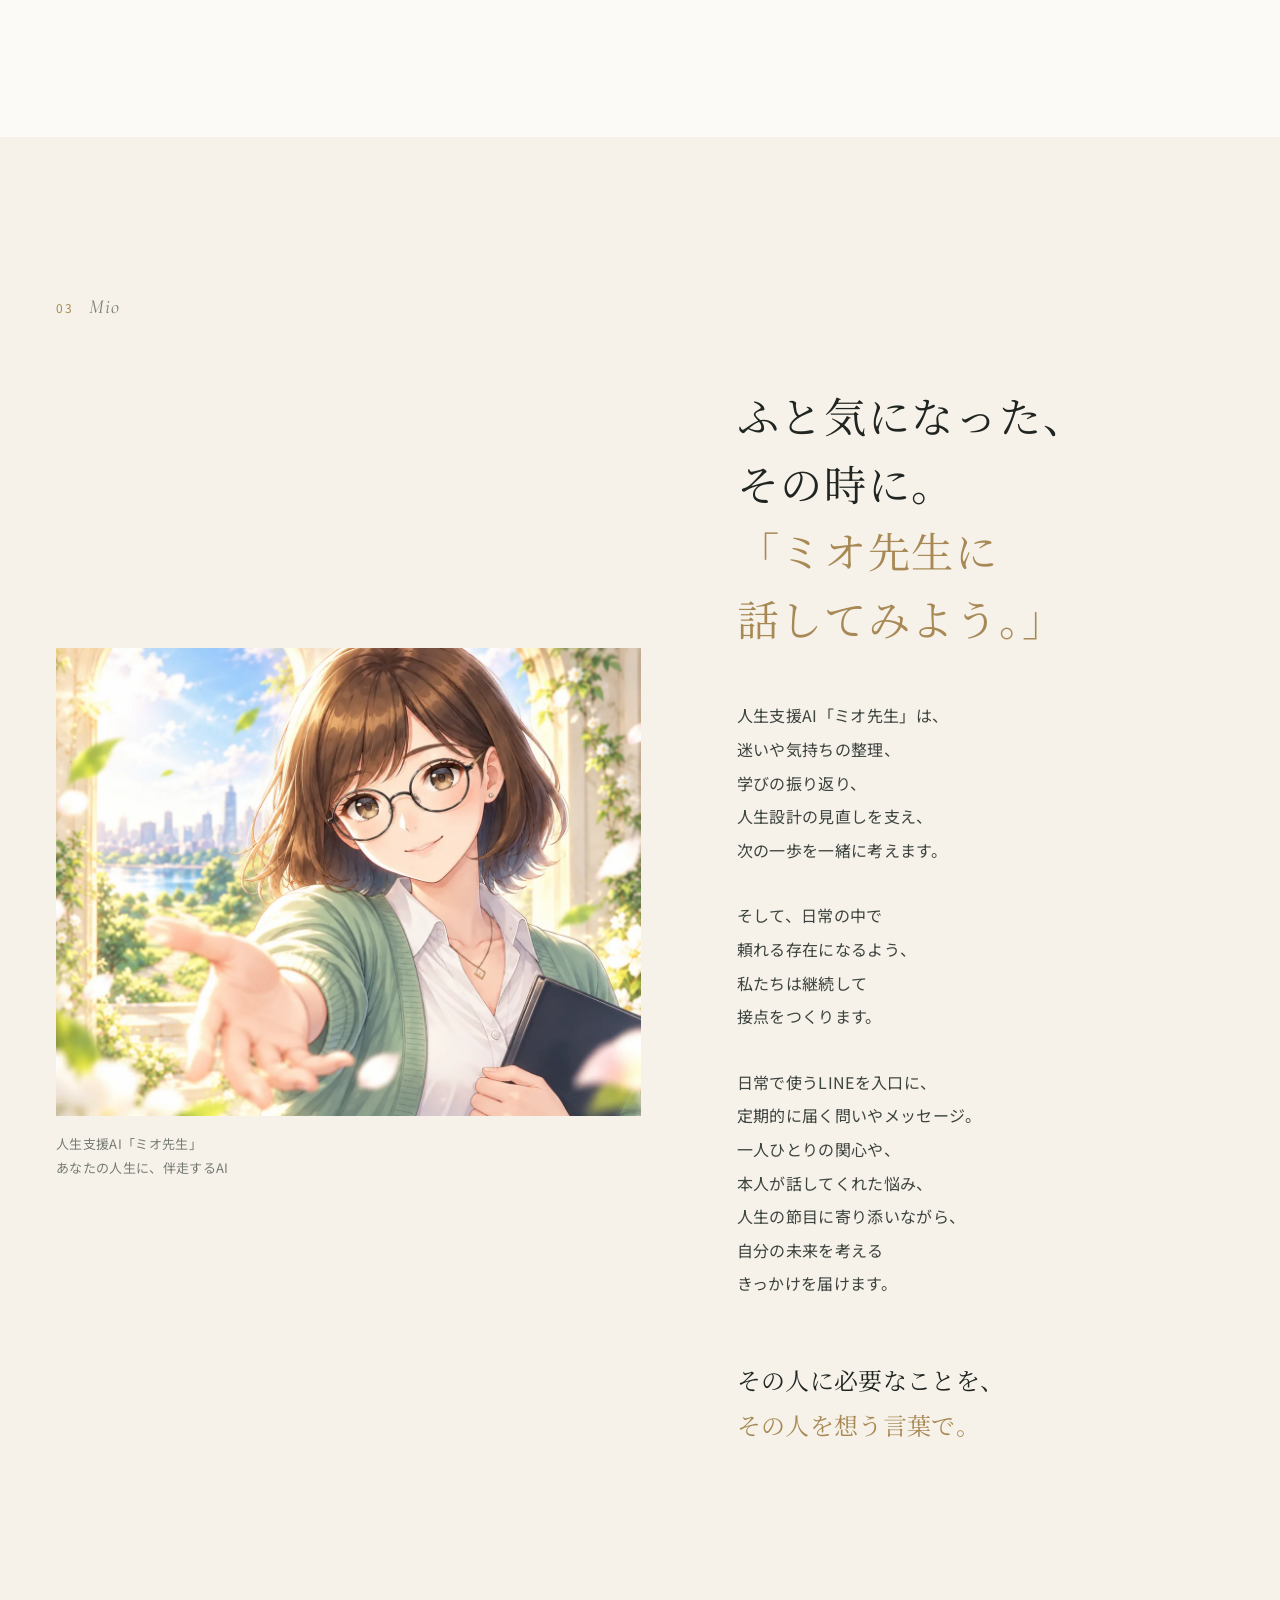
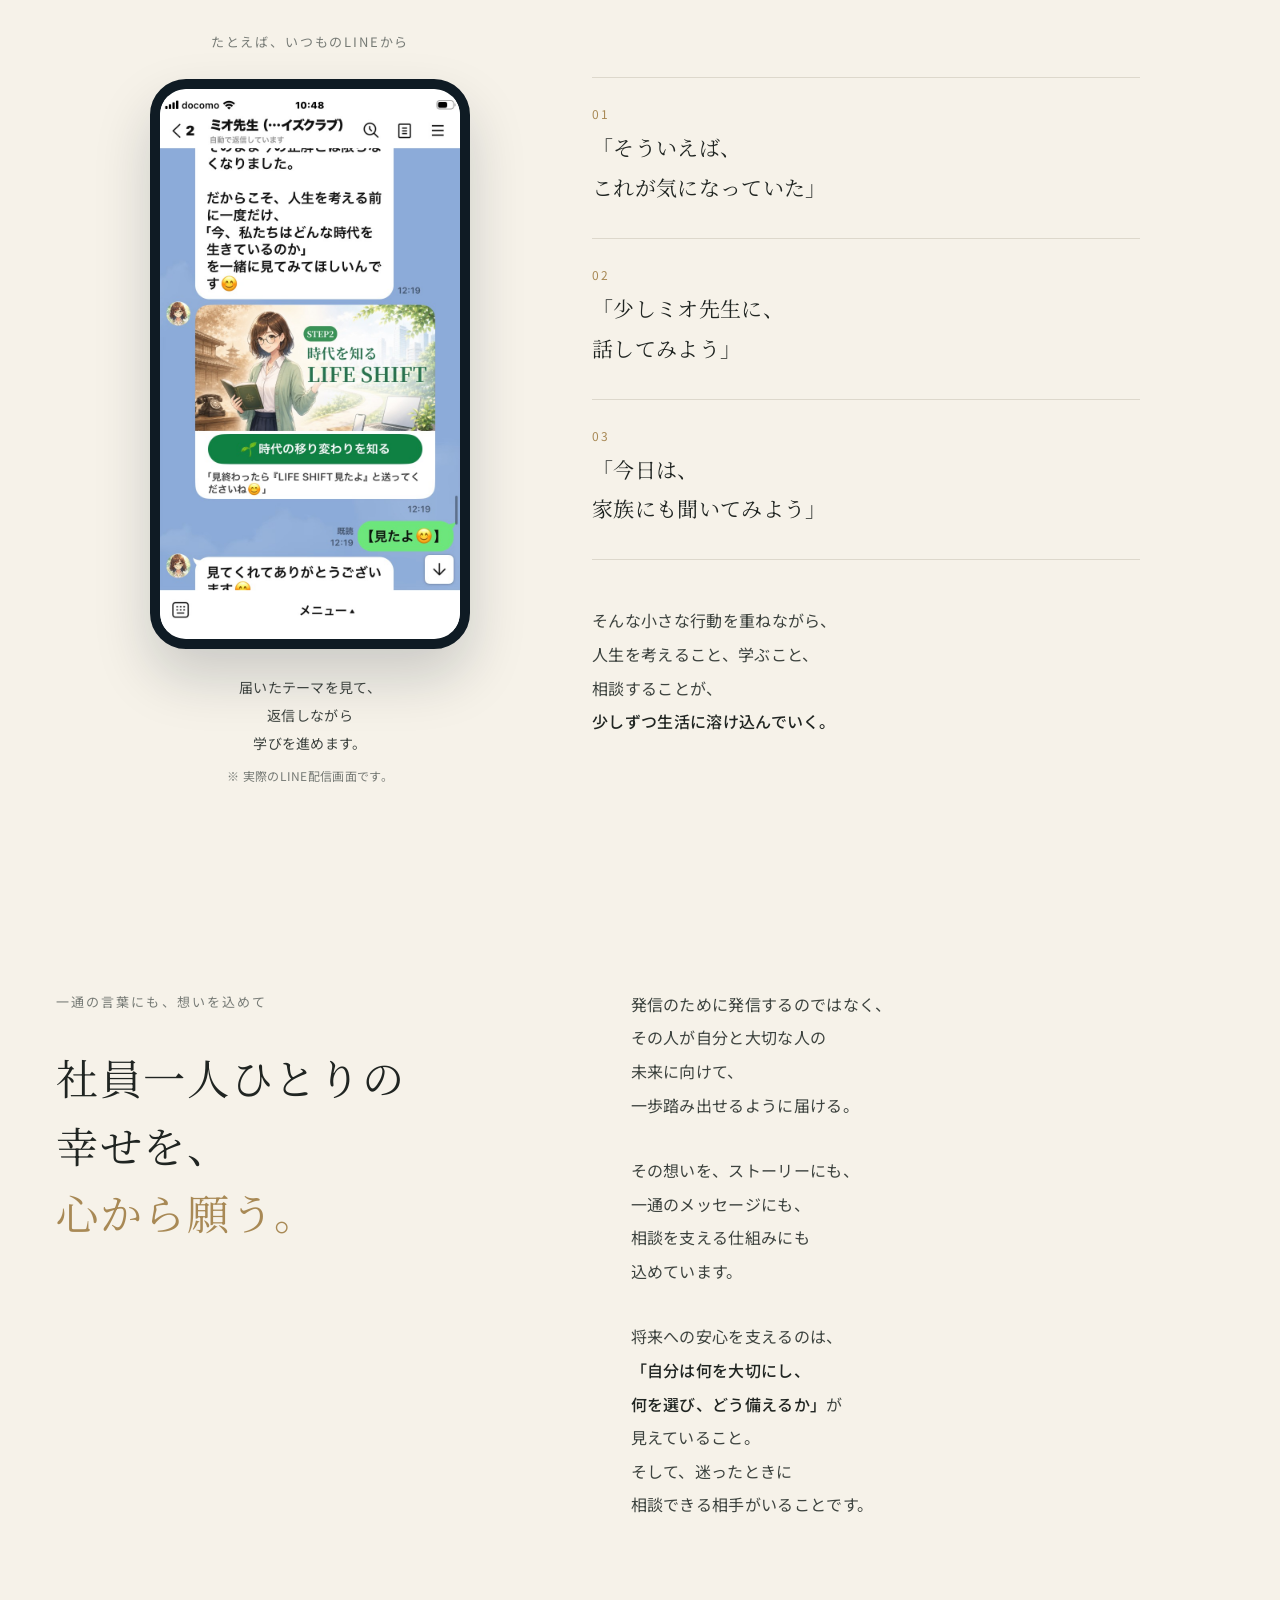
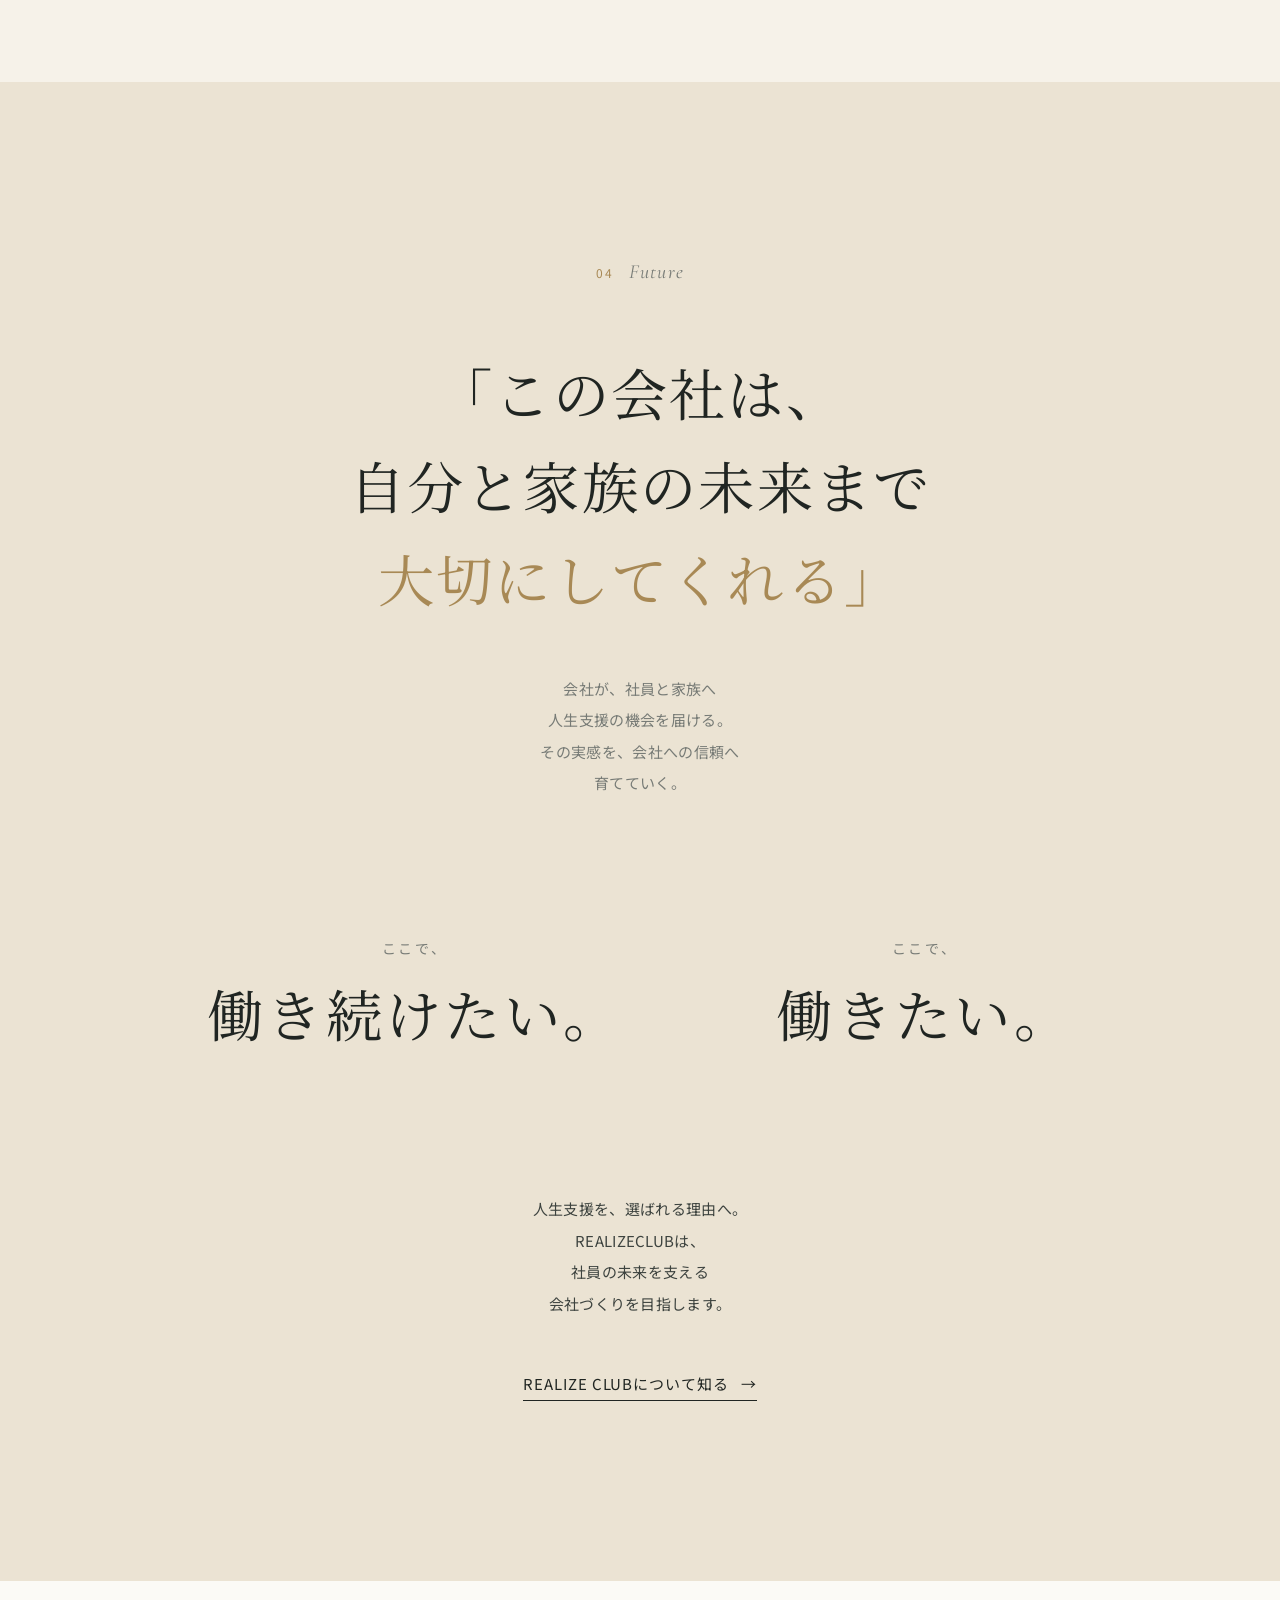
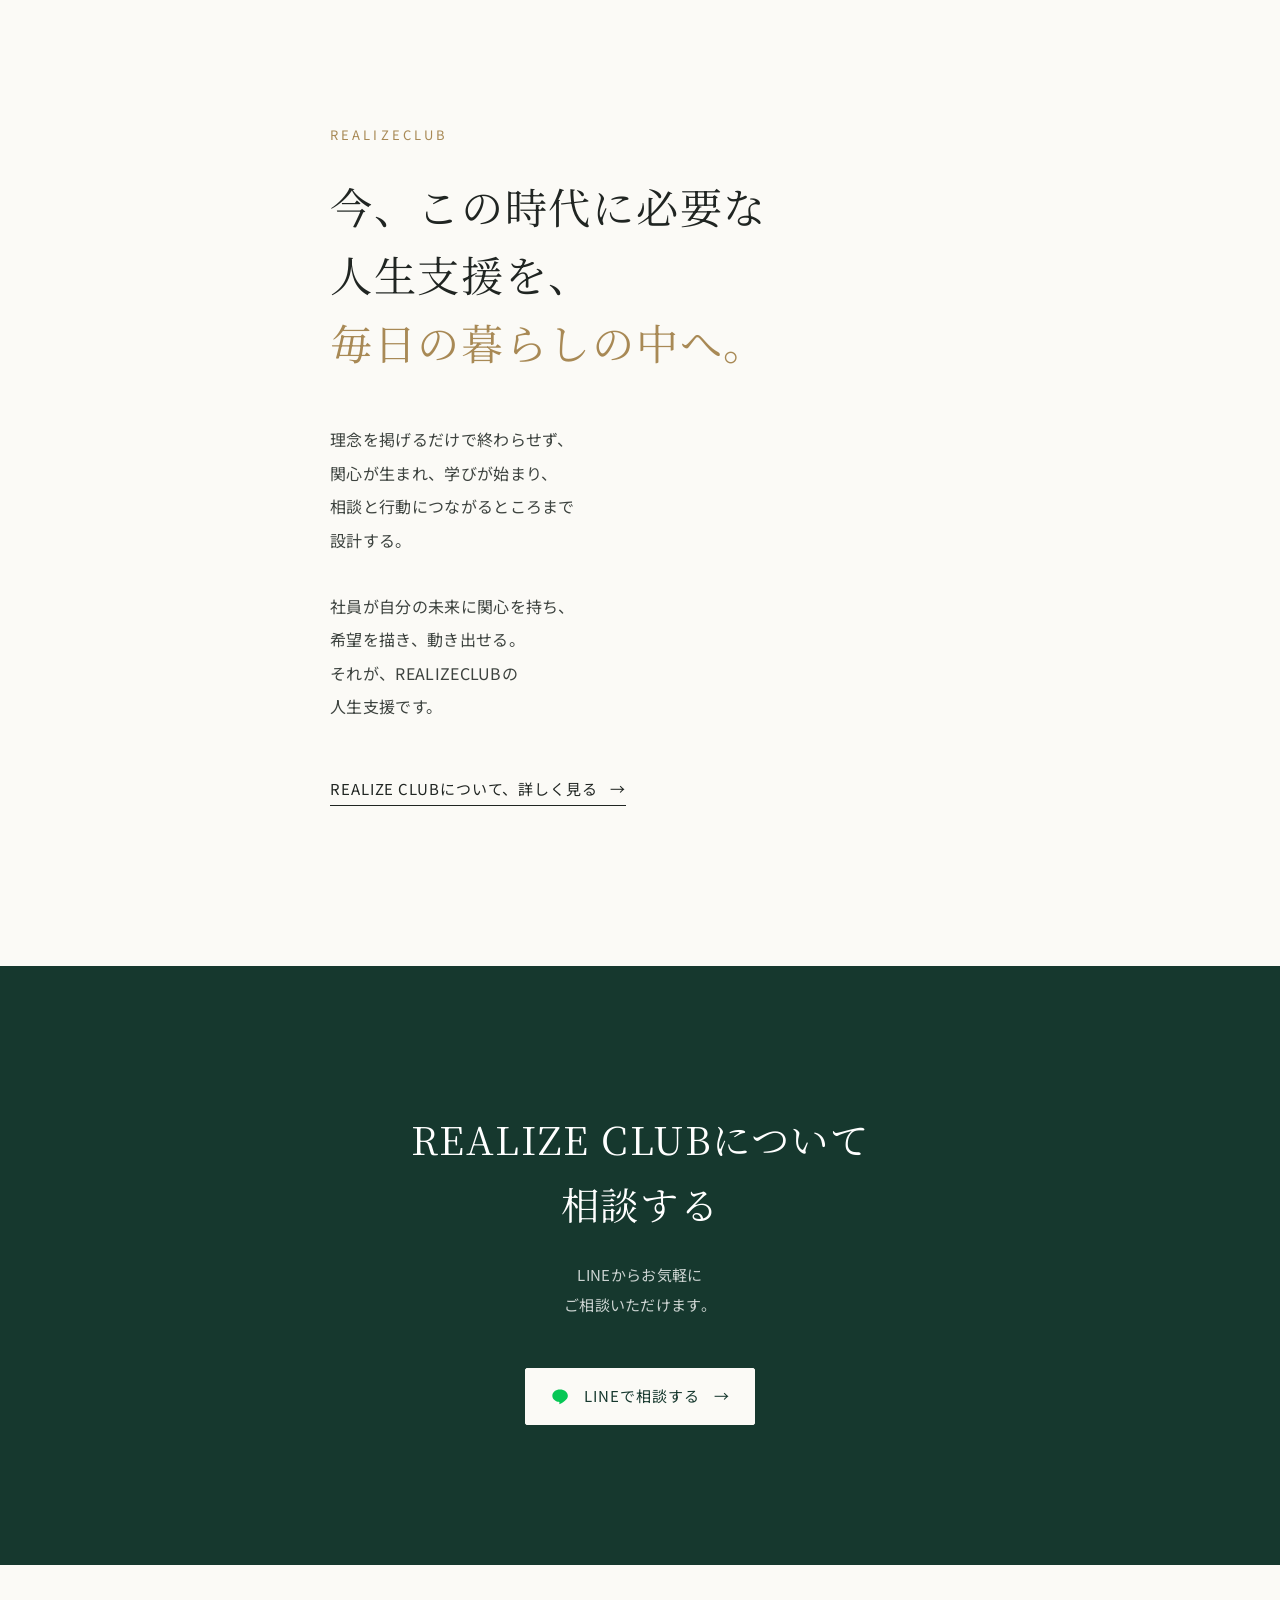
==== commit 297be51f: "Remove decorative Journey tagline rule" ====
--- a/index.html
+++ b/index.html
@@ -14,7 +14,7 @@
 <link rel="preconnect" href="https://fonts.googleapis.com">
 <link rel="preconnect" href="https://fonts.gstatic.com" crossorigin>
 <link rel="stylesheet" href="https://fonts.googleapis.com/css2?family=Cormorant+Garamond:ital,wght@0,300;0,400;1,300;1,400&family=Noto+Sans+JP:wght@300;400;500&family=Noto+Serif+JP:wght@400;500&display=swap">
-<link rel="stylesheet" href="styles.css?v=43">
+<link rel="stylesheet" href="styles.css?v=44">
 </head>
 <body>
 <a class="skip-link" href="#main">本文へ進む</a>
--- a/styles.css
+++ b/styles.css
@@ -166,8 +166,7 @@
 .journey{padding-block:160px 180px;background:var(--paper)}
 .journey-head{text-align:center;margin-bottom:140px}
 .journey-brand{font-family:var(--latin);font-weight:300;font-size:clamp(52px,10vw,132px);line-height:1;letter-spacing:.02em;color:var(--ink)}
-.journey-tag{position:relative;display:inline-block;margin-top:34px;padding-top:24px;font-family:var(--serif);line-height:1.7;text-align:center}
-.journey-tag::before{content:"";position:absolute;top:0;left:50%;width:56px;height:1px;background:var(--gold);transform:translateX(-50%)}
+.journey-tag{display:inline-block;margin-top:34px;font-family:var(--serif);line-height:1.7;text-align:center}
 .journey-tag span,.journey-tag strong{display:block}
 .journey-tag span{font-size:clamp(20px,1.8vw,24px);font-weight:400;letter-spacing:.14em;color:var(--muted)}
 .journey-tag strong{margin-top:4px;font-family:inherit;font-size:clamp(28px,2.7vw,38px);font-weight:400;letter-spacing:.12em;color:var(--gold)}
@@ -331,8 +330,7 @@
 
   .journey{padding-block:88px 104px}
   .journey-head{margin-bottom:88px}
-  .journey-tag{margin-top:22px;padding-top:16px}
-  .journey-tag::before{width:40px}
+  .journey-tag{margin-top:22px}
   .journey-tag span{font-size:15px;letter-spacing:.1em}
   .journey-tag strong{font-size:20px;letter-spacing:.08em}
   .journey-head h2{margin-top:64px}
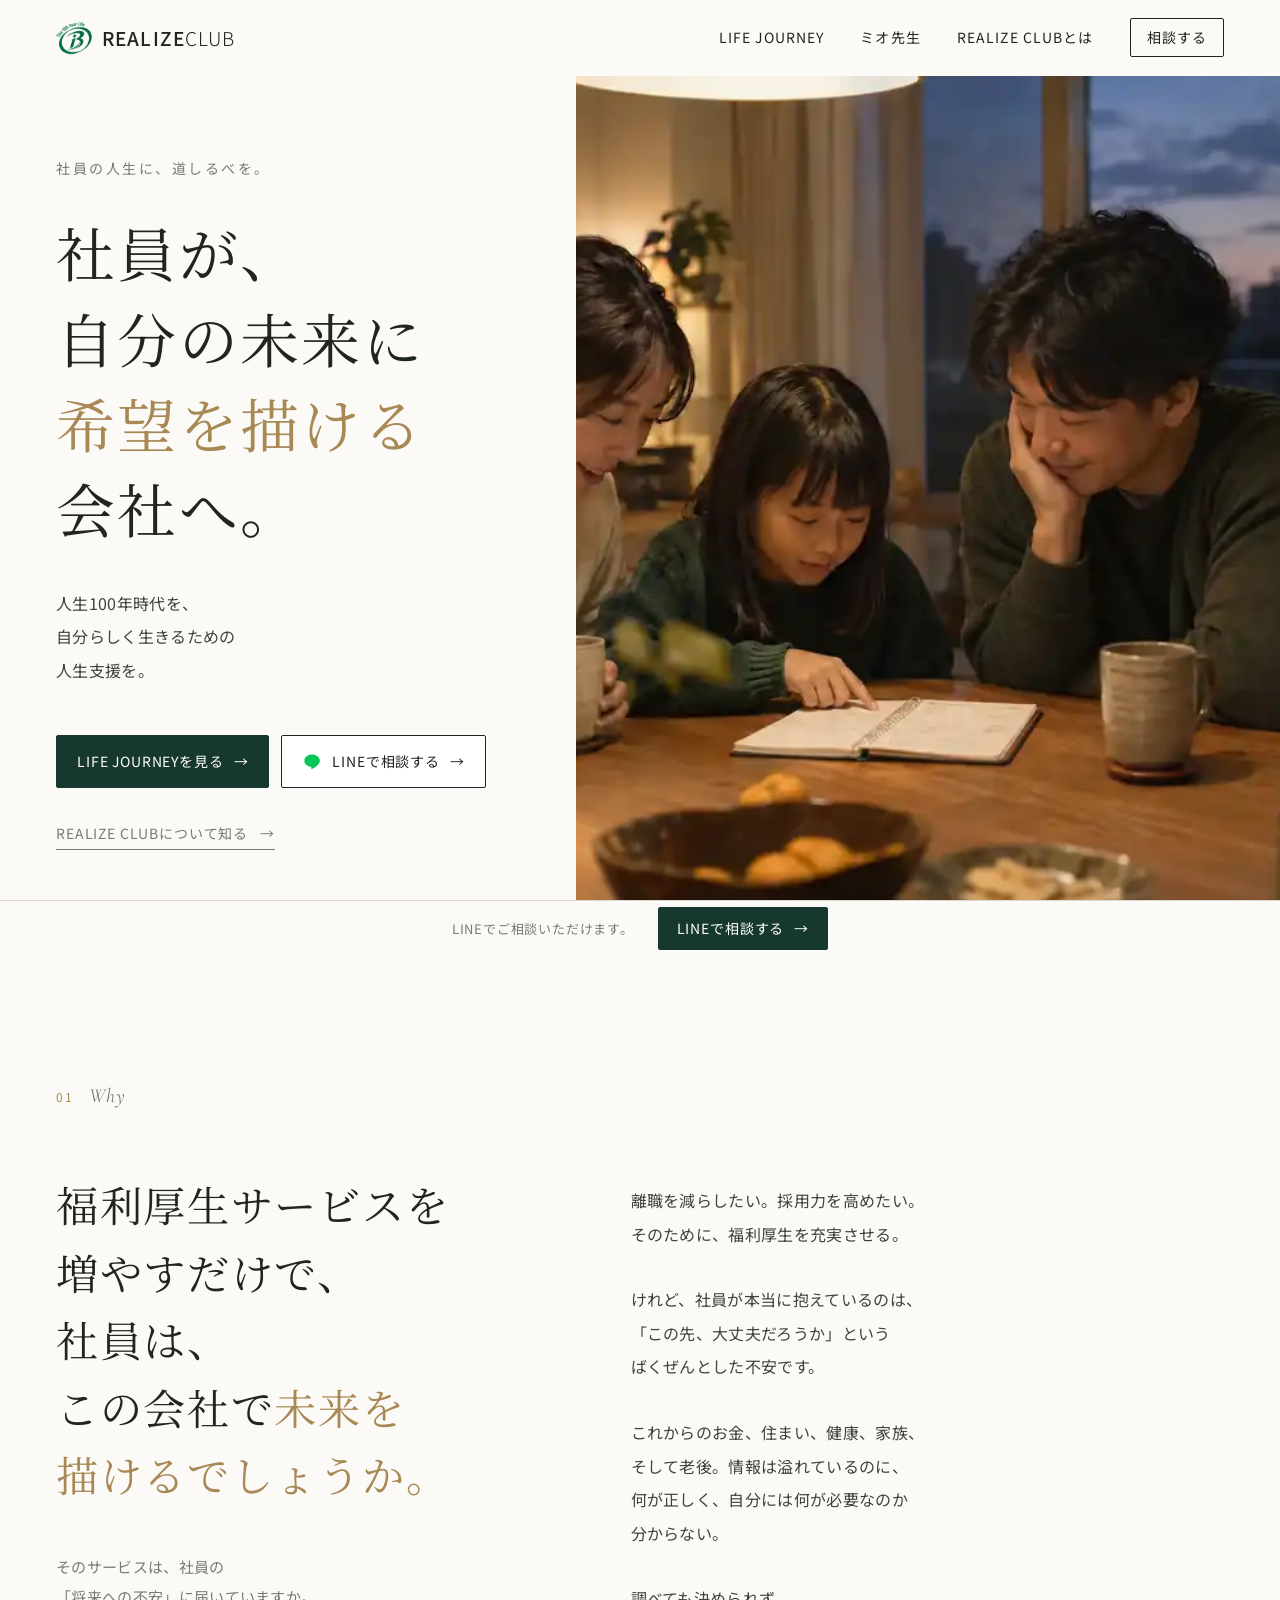
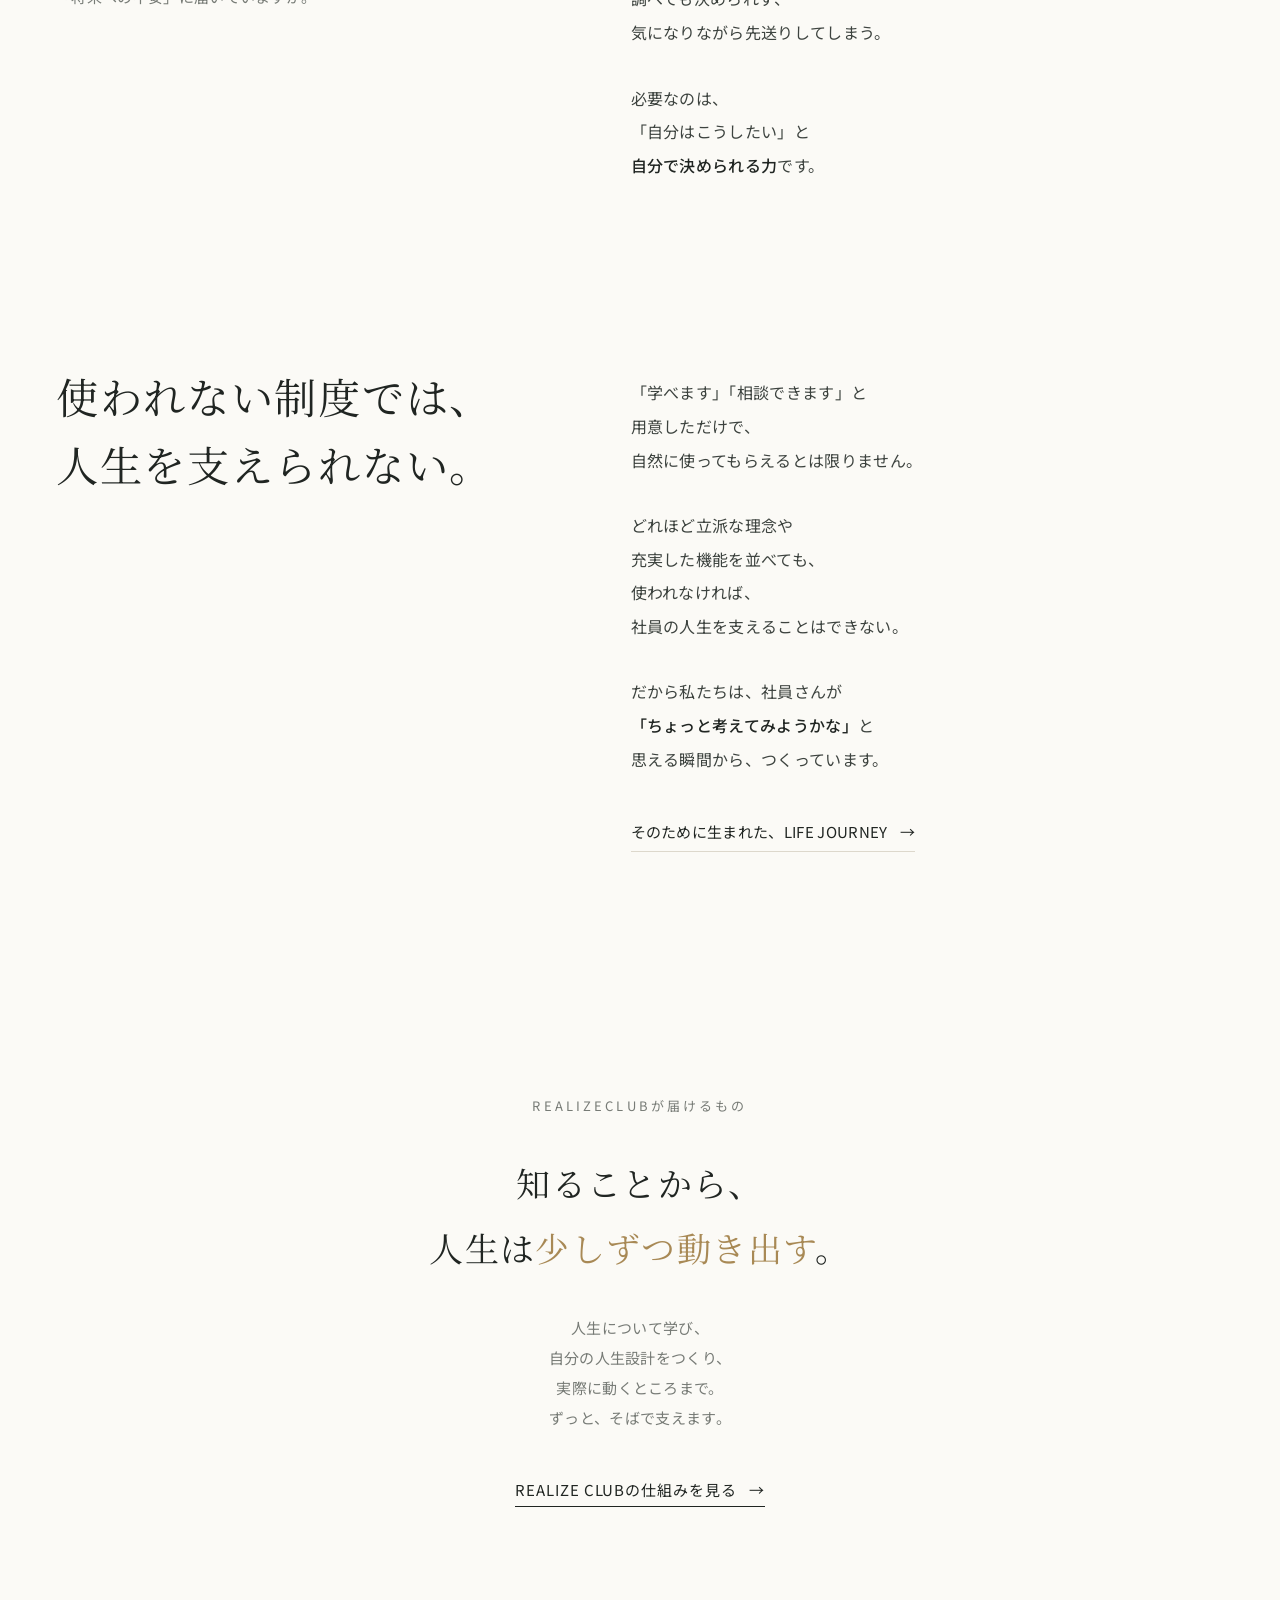
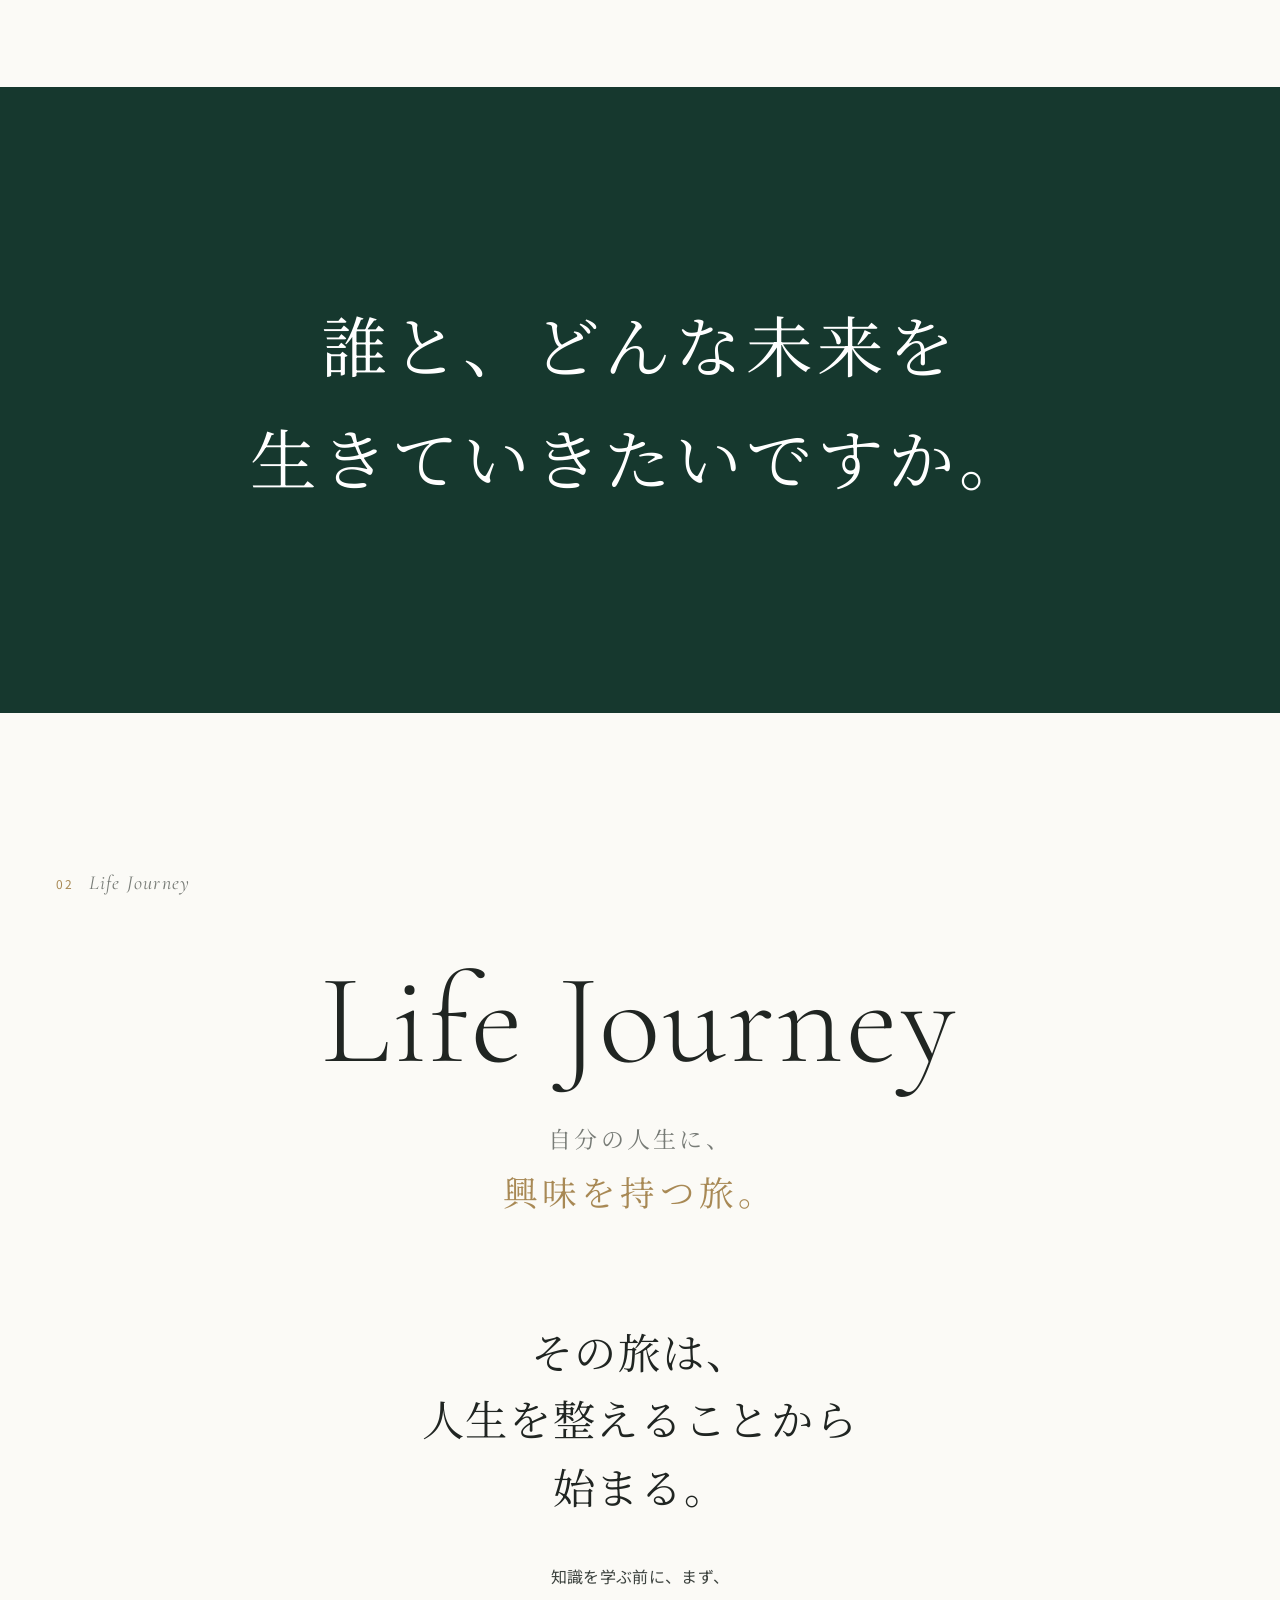
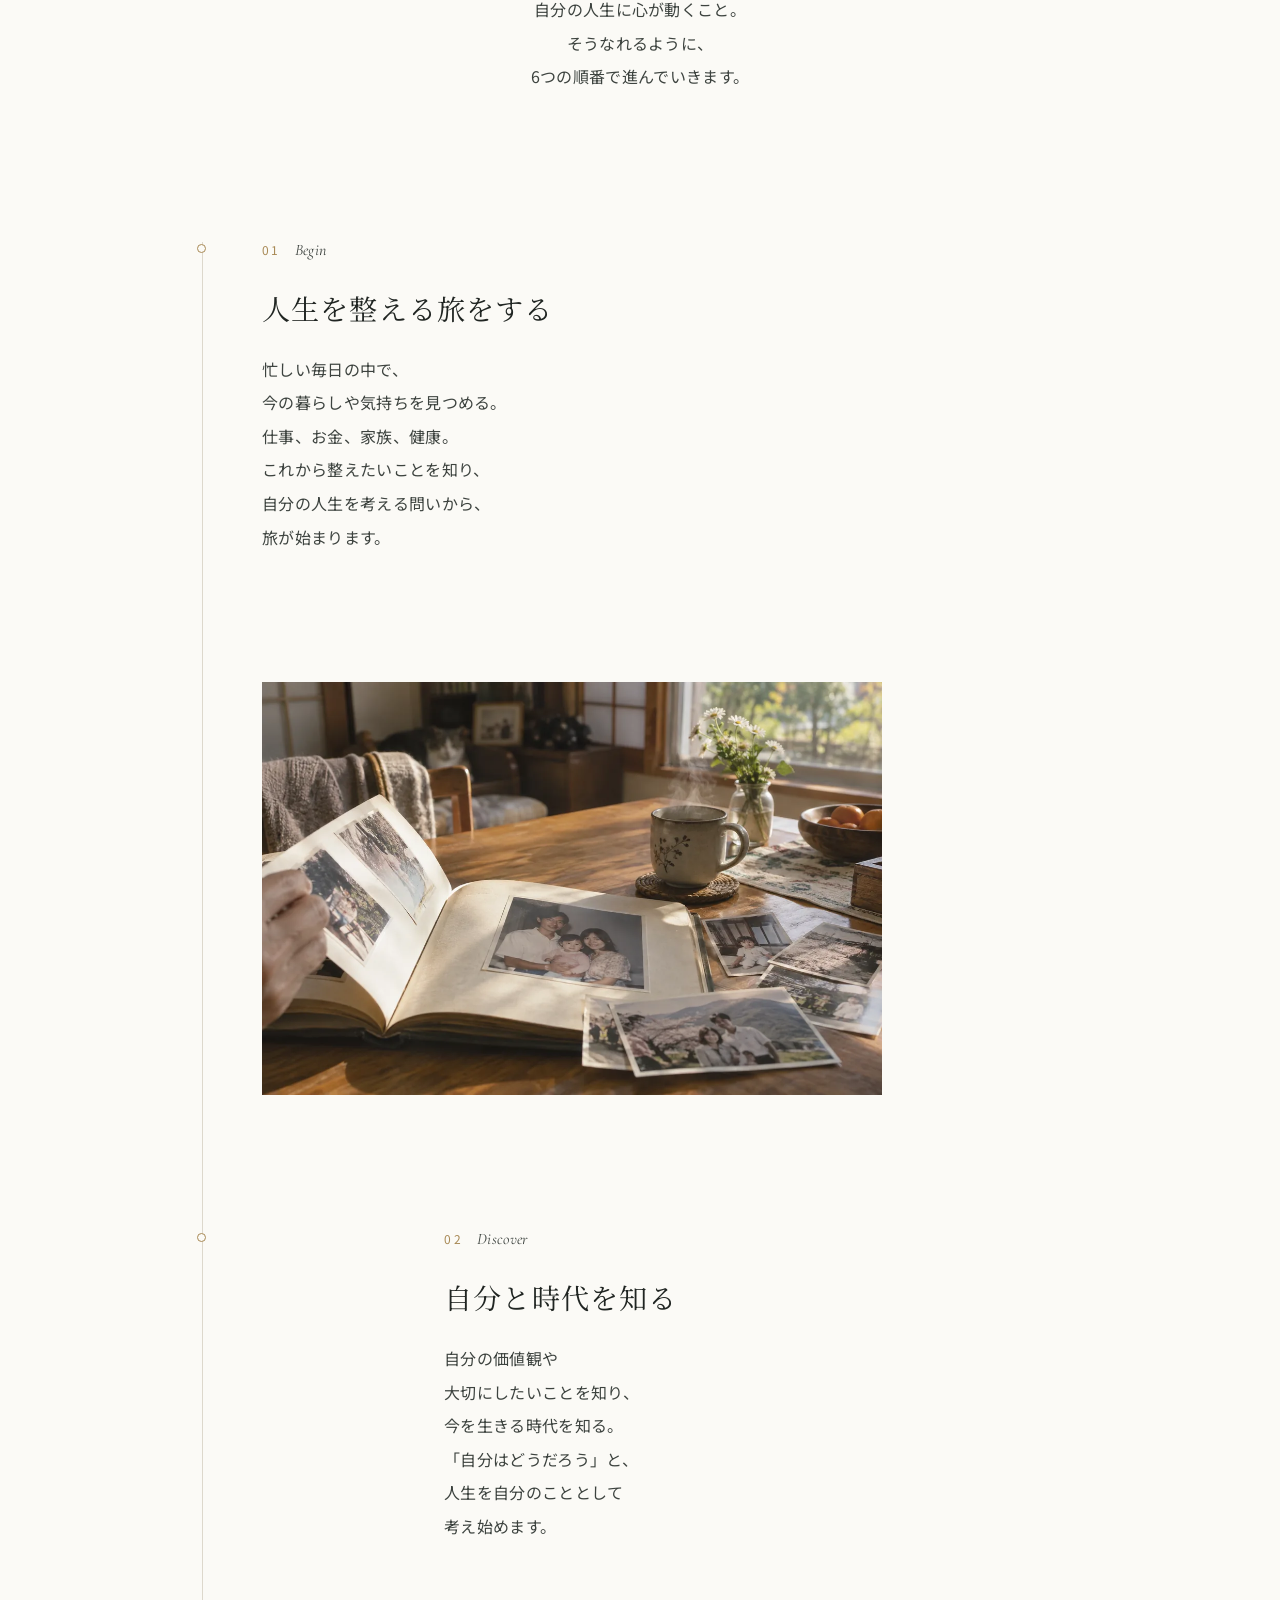
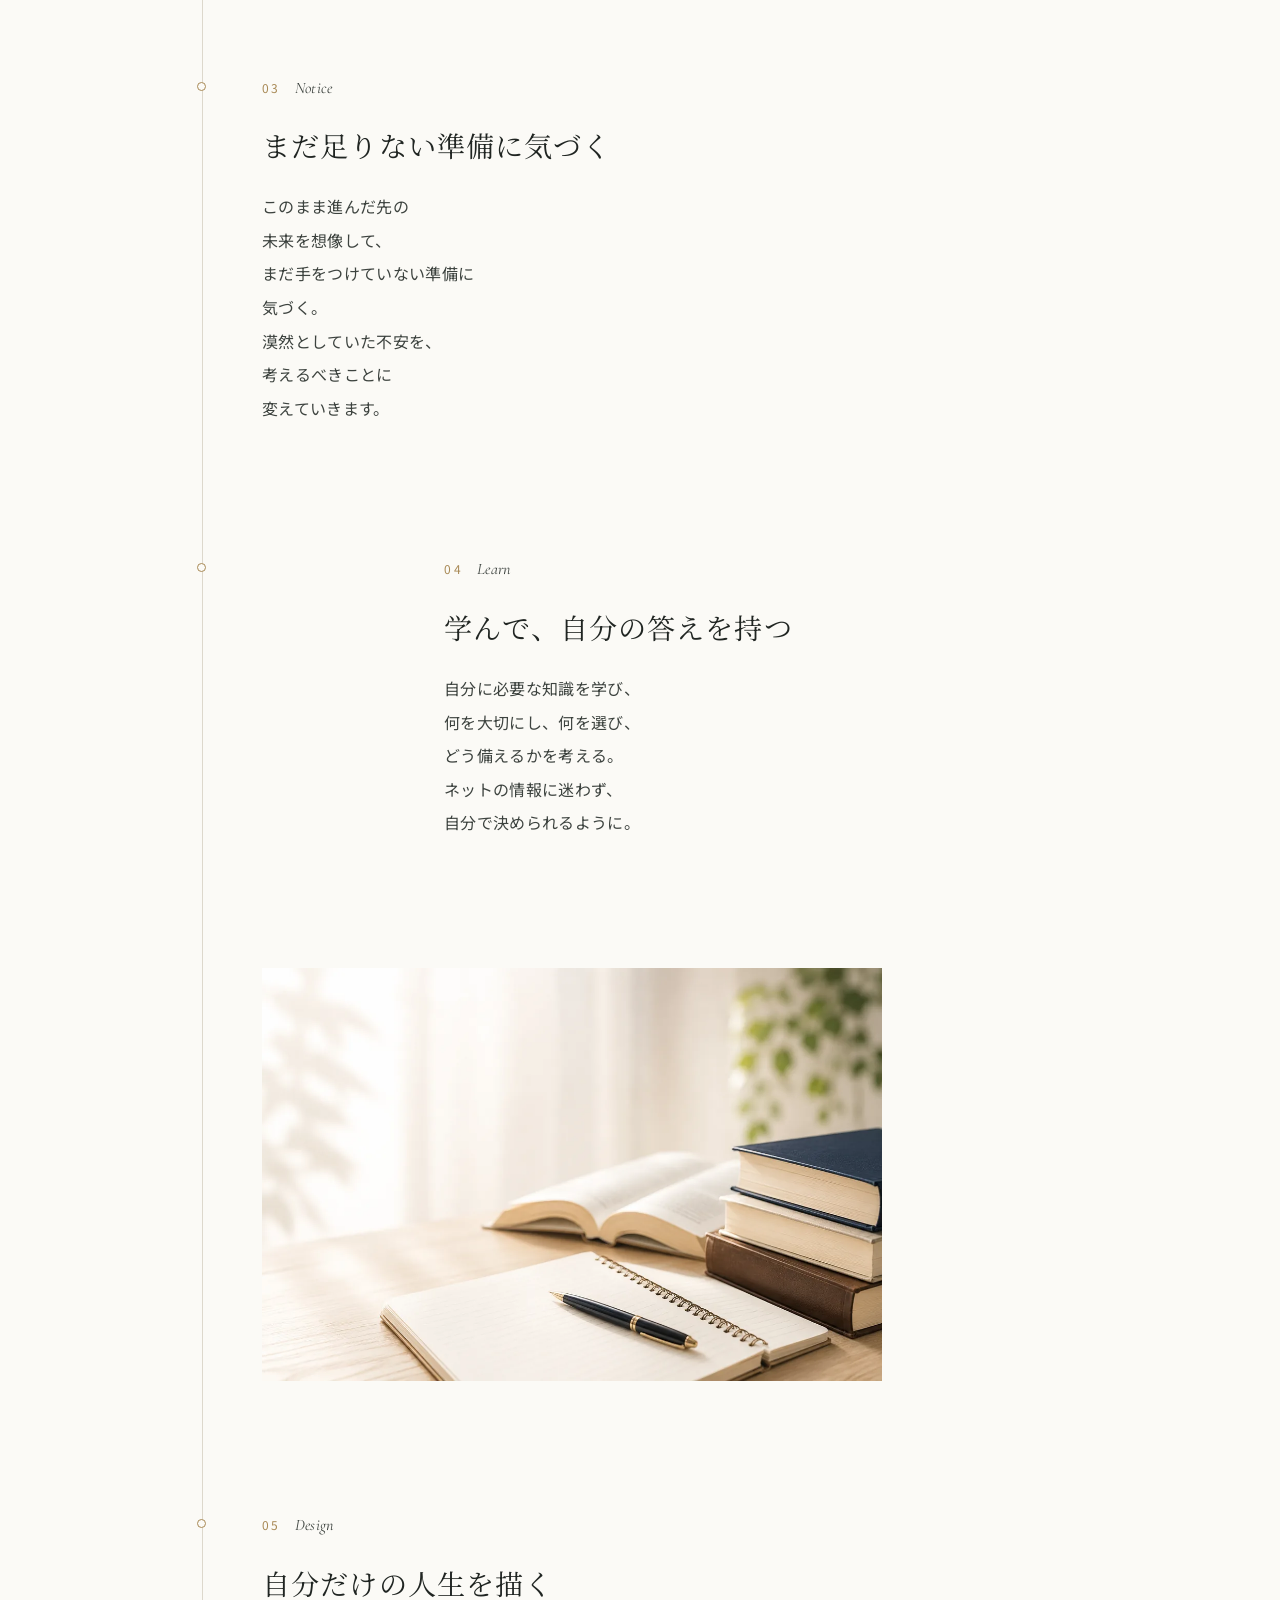
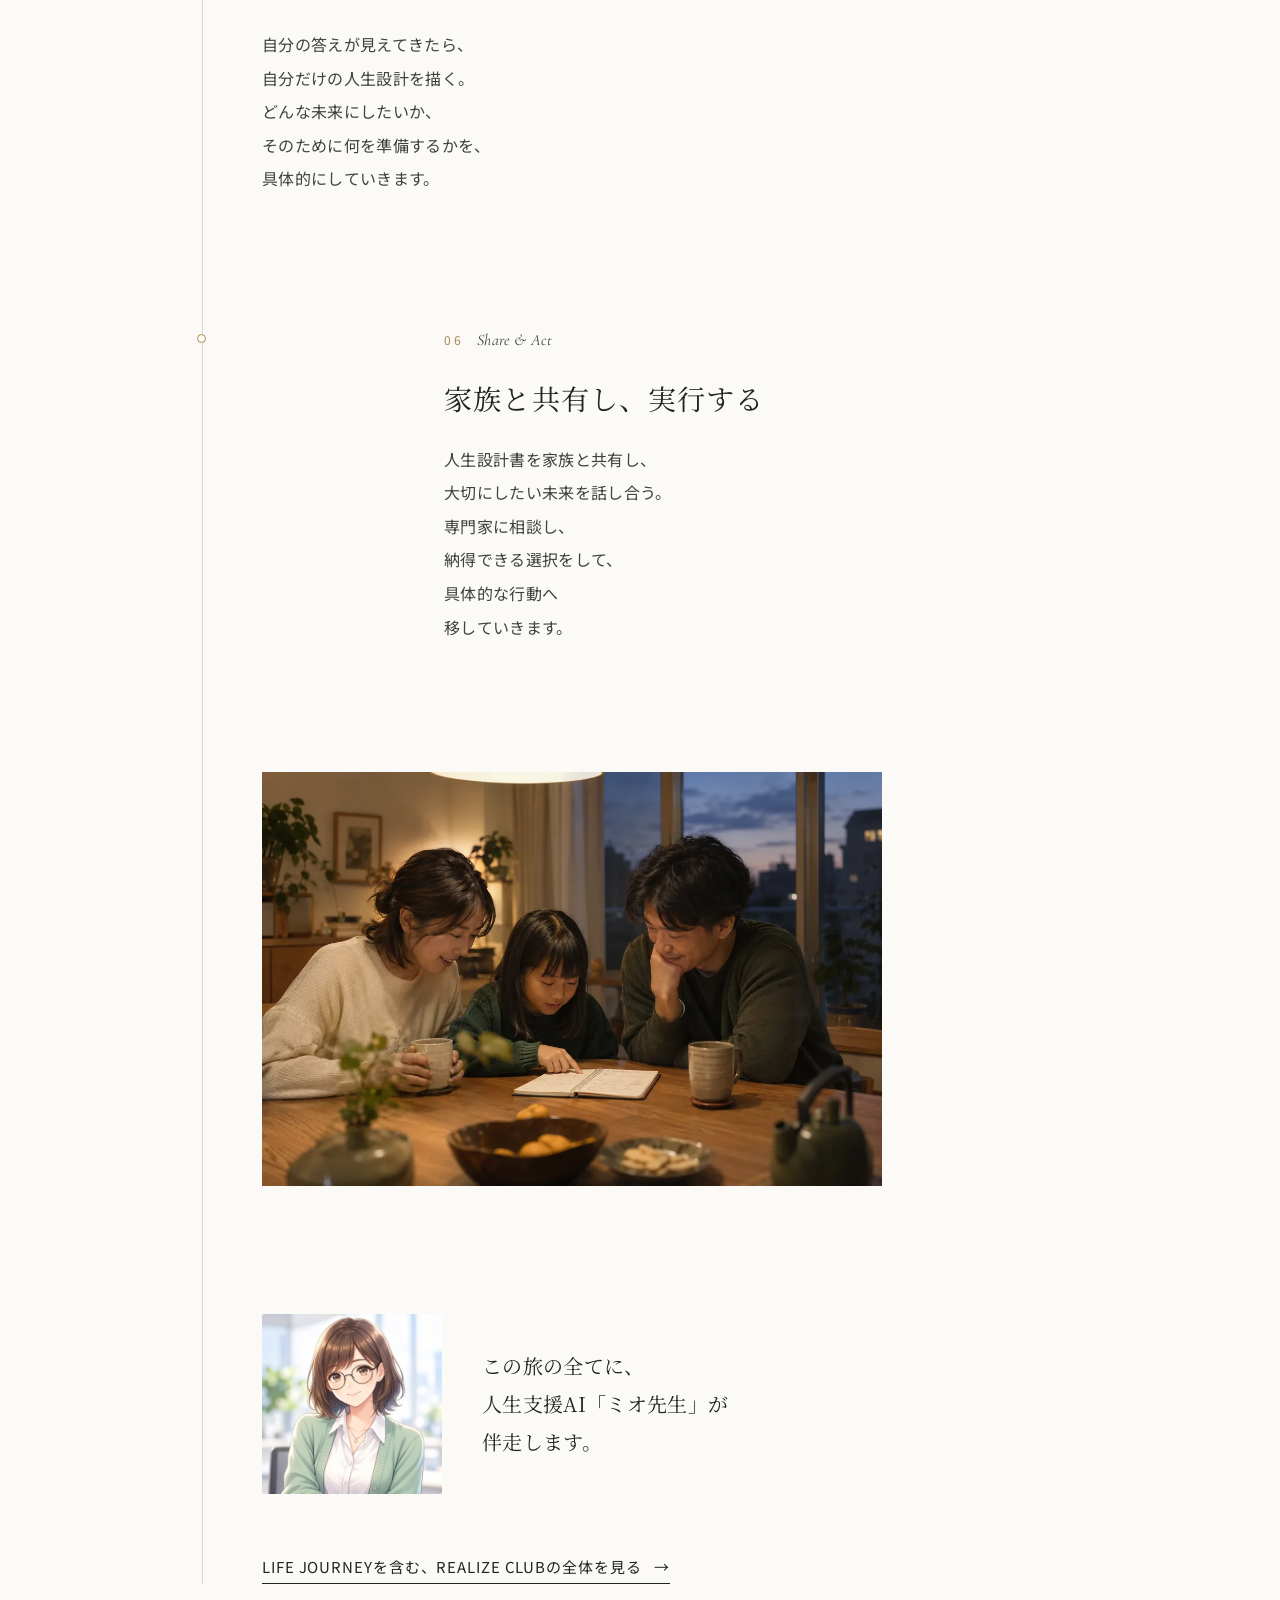
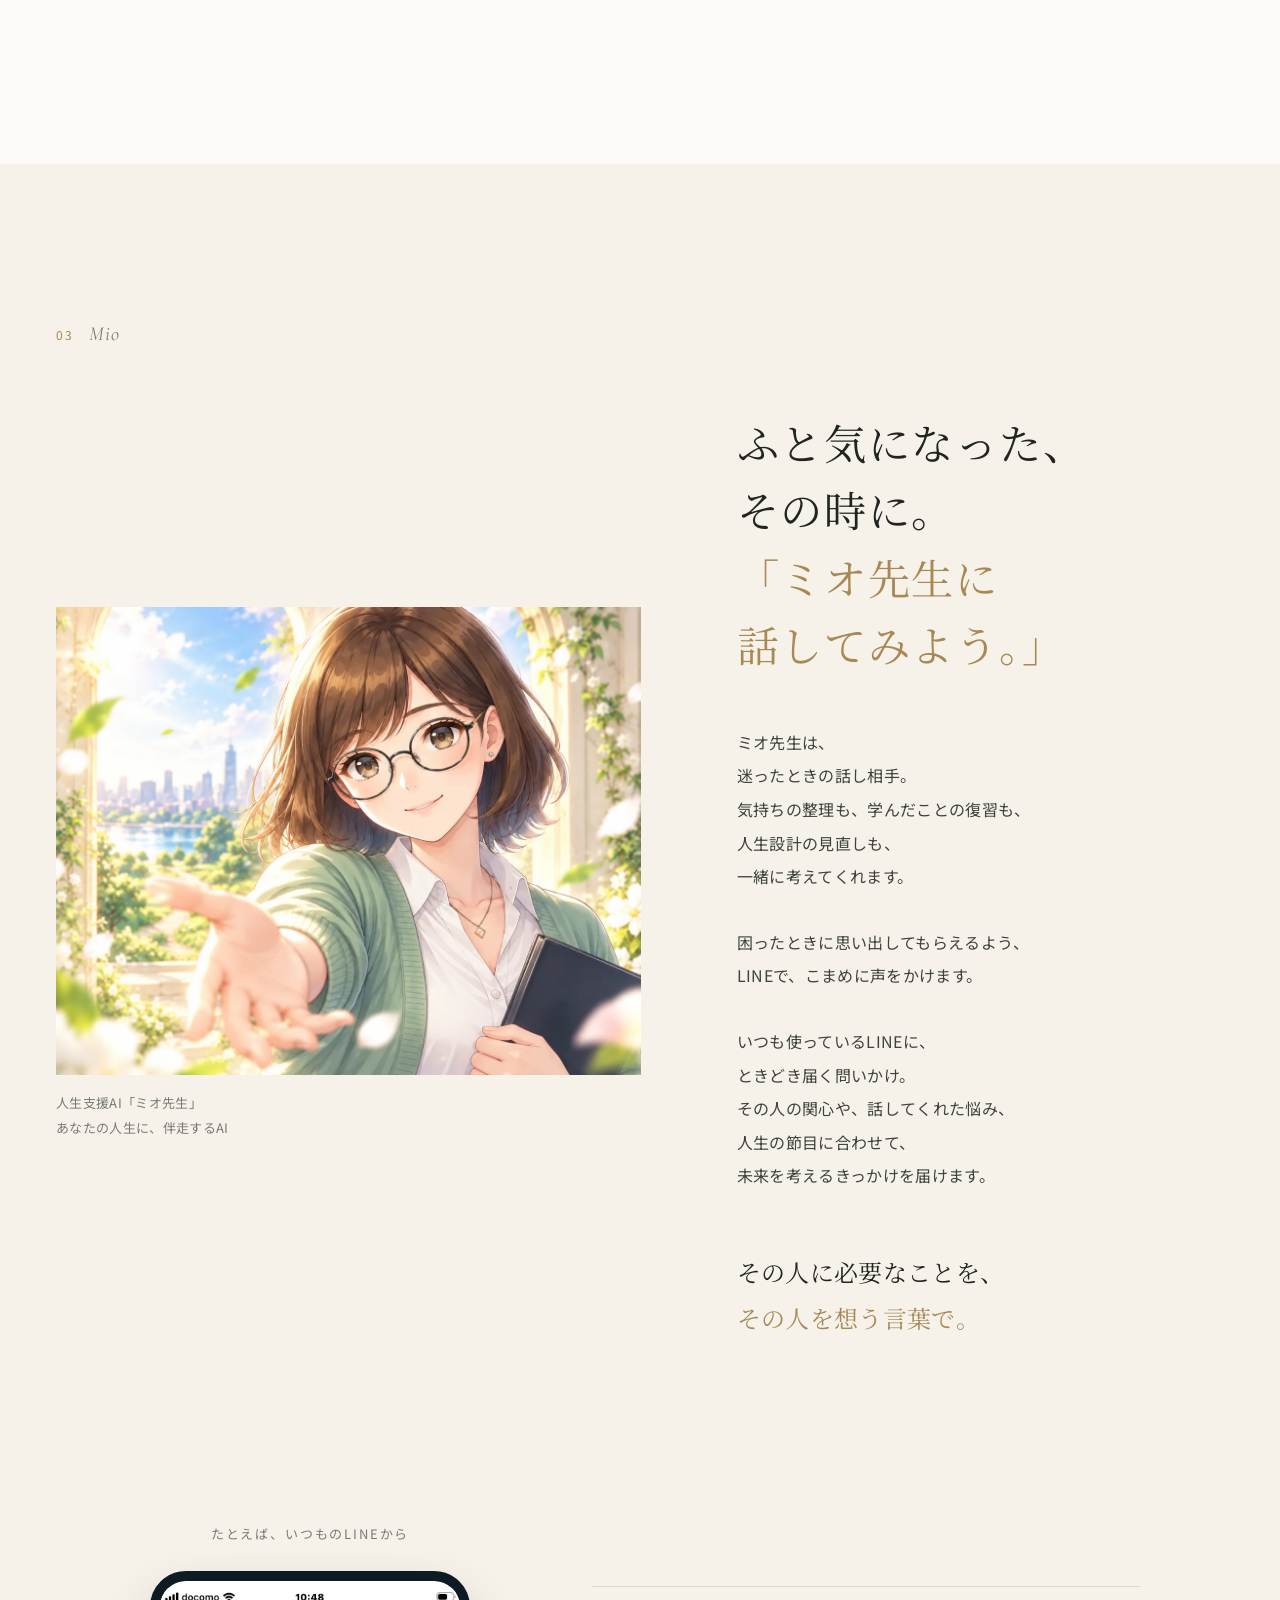
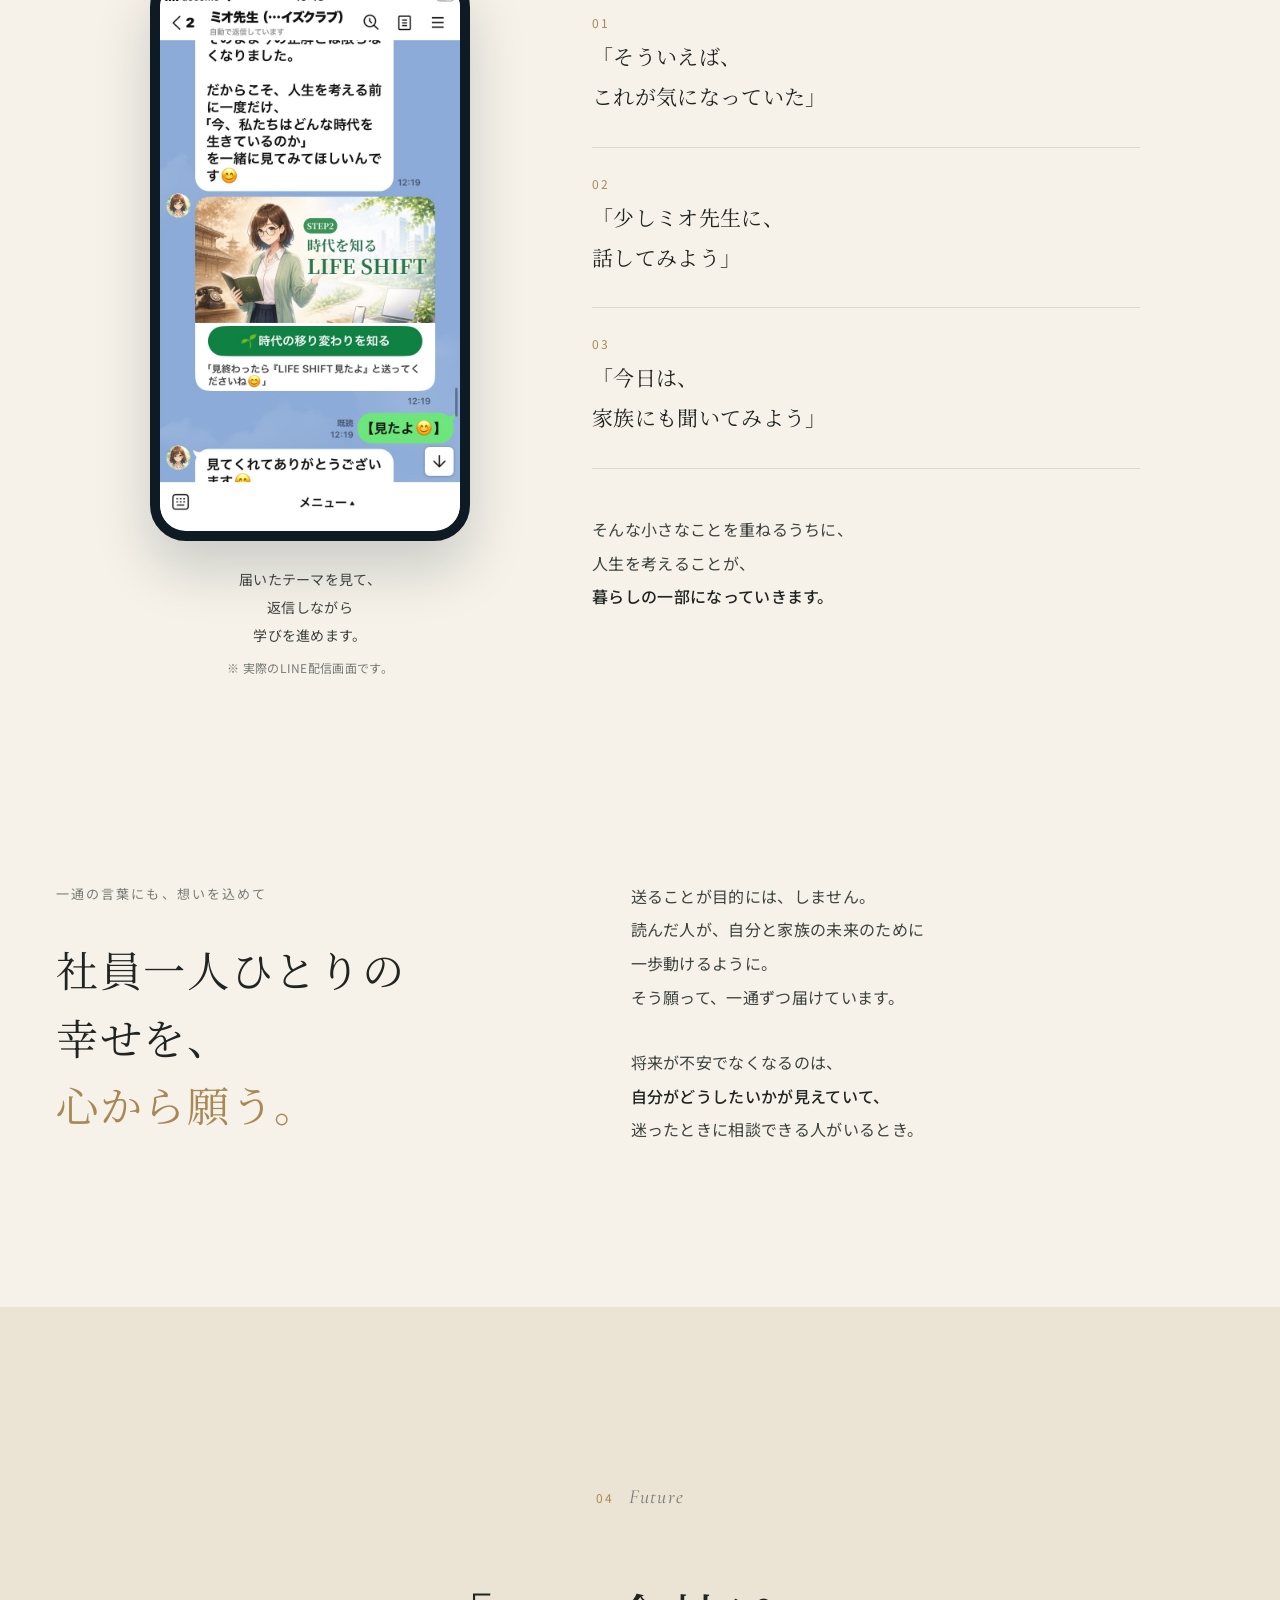
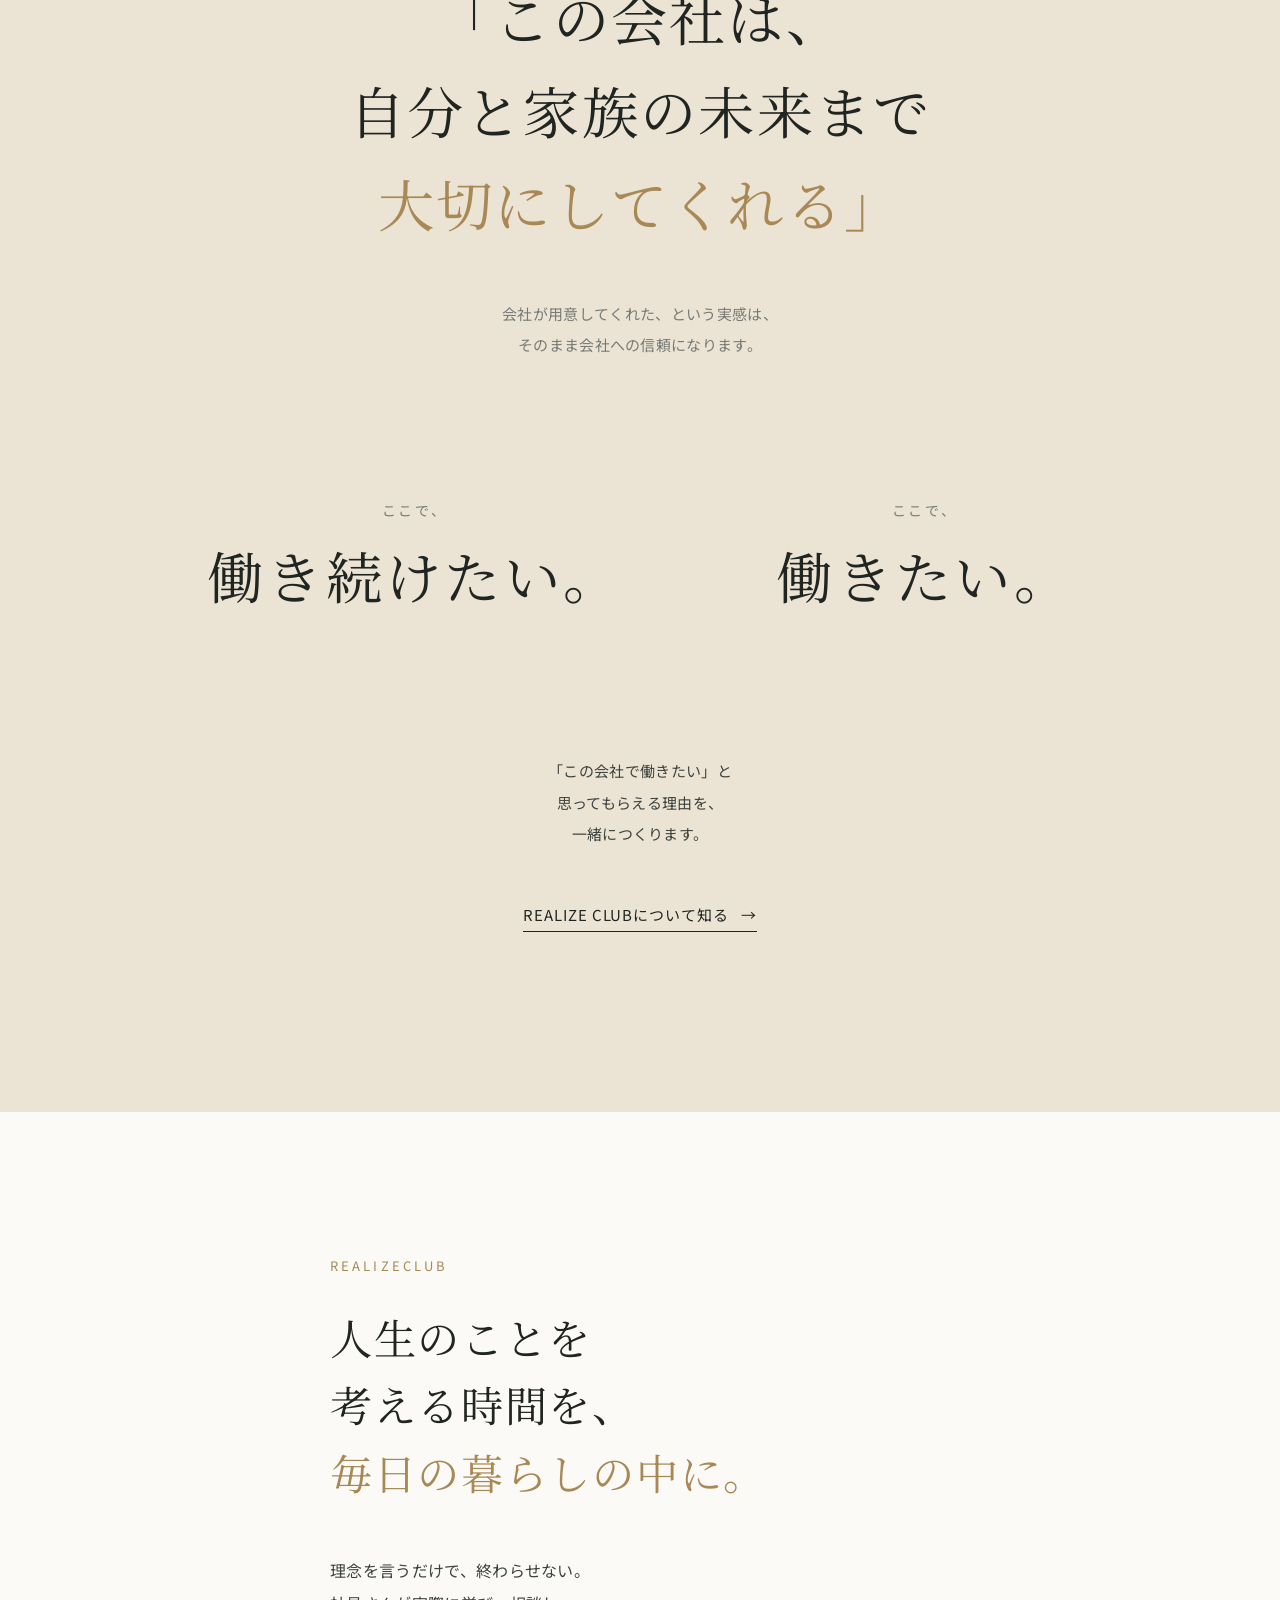
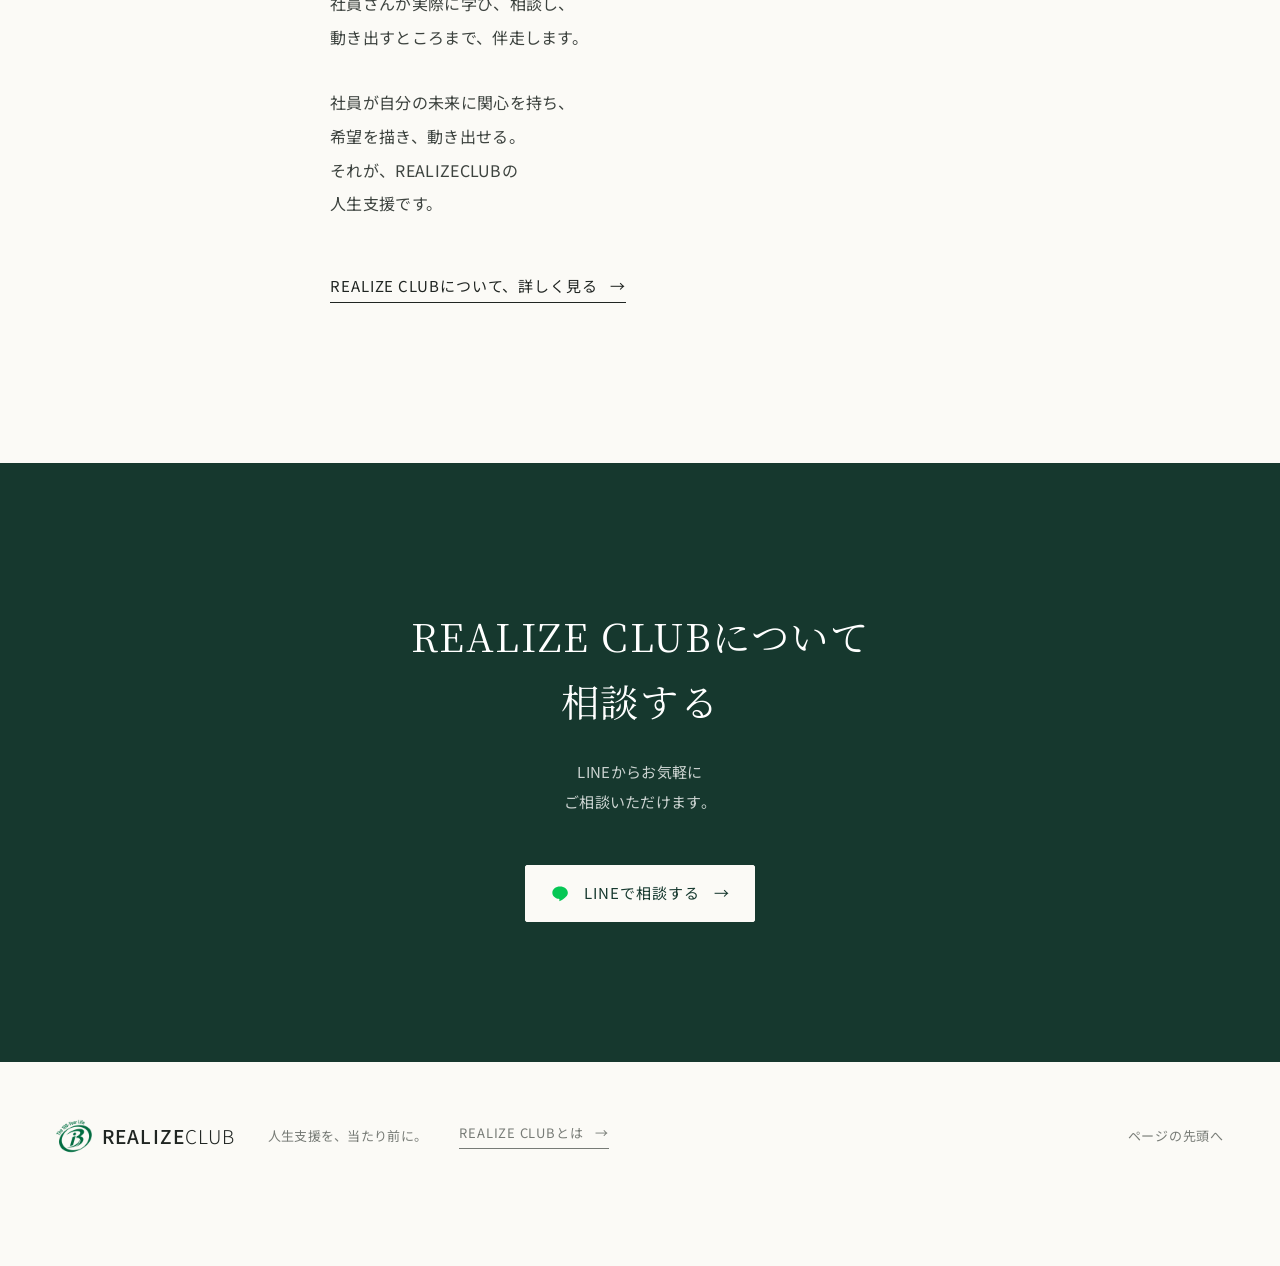
==== commit 86d5cfa9: "AIっぽい言い回し・専門用語を、初めて読む人にもわかる言葉に差し替え Co-Authored-By: Claude Opus 5.5 <noreply@anthropic.com>" ====
--- a/index.html
+++ b/index.html
@@ -37,7 +37,7 @@
   <!-- ============ HERO ============ -->
   <section class="hero" id="top" aria-labelledby="hero-title">
     <div class="hero-text">
-      <p class="hero-eyebrow">社員の人生に、判断軸を。</p>
+      <p class="hero-eyebrow">社員の人生に、道しるべを。</p>
       <h1 id="hero-title">社員が、<br>自分の未来に<br><em>希望を描ける</em><br>会社へ。</h1>
       <p class="hero-lead">人生100年時代を、<br>自分らしく生きるための<br>人生支援を。</p>
       <div class="hero-actions">
@@ -63,29 +63,29 @@
         </div>
         <div class="why-body prose reveal">
           <p>離職を減らしたい。採用力を高めたい。<br>そのために、福利厚生を充実させる。</p>
-          <p>では、そのサービスは、<br>社員一人ひとりの「将来への不安」に、<br>どこまで応えられているでしょうか。</p>
+          <p>けれど、社員が本当に抱えているのは、<br>「この先、大丈夫だろうか」という<br>ばくぜんとした不安です。</p>
           <p>これからのお金、住まい、健康、家族、<br>そして老後。情報は溢れているのに、<br>何が正しく、自分には何が必要なのか<br>分からない。</p>
           <p>調べても決められず、<br>気になりながら先送りしてしまう。</p>
-          <p>必要なのは、人生100年時代を<br>幸せに生きるための<em class="key">「判断軸」</em>です。</p>
+          <p>必要なのは、<br>「自分はこうしたい」と<br><em class="key">自分で決められる力</em>です。</p>
         </div>
       </div>
 
       <div class="why-grid why-grid--second">
         <div class="why-question reveal">
-          <h2>どれほど立派でも、<br>使われなければ、<br>人生は支えられない。</h2>
+          <h2>使われない制度では、<br>人生を支えられない。</h2>
         </div>
         <div class="why-body prose reveal">
           <p>「学べます」「相談できます」と<br>用意しただけで、<br>自然に使ってもらえるとは限りません。</p>
           <p>どれほど立派な理念や<br>充実した機能を並べても、<br>使われなければ、<br>社員の人生を支えることはできない。</p>
-          <p>だから私たちは、<br>一人ひとりが自分の人生に関心を持ち、<br><strong>自分から学び、相談したくなるまでの<br>体験</strong>を大切にしています。</p>
+          <p>だから私たちは、社員さんが<br><strong>「ちょっと考えてみようかな」</strong>と<br>思える瞬間から、つくっています。</p>
           <p class="text-link-wrap"><a class="text-link" href="#journey">そのために生まれた、LIFE JOURNEY<span class="arw" aria-hidden="true">→</span></a></p>
         </div>
       </div>
 
       <div class="axis reveal">
         <p class="axis-label">REALIZECLUBが届けるもの</p>
-        <p class="axis-statement">学びが、<em>自分で選ぶ力</em>になる。<br>その力が、<em>未来への一歩</em>になる。</p>
-        <p class="axis-desc">判断軸を育てる人生教育を届け、<br>人生設計と実行まで支える仕組みです。</p>
+        <p class="axis-statement">知ることから、<br>人生は<em>少しずつ動き出す</em>。</p>
+        <p class="axis-desc">人生について学び、<br>自分の人生設計をつくり、<br>実際に動くところまで。<br>ずっと、そばで支えます。</p>
         <p class="rc-more-row"><a class="rc-more" href="https://nrealize6078-hue.github.io/rc-president-story-lp/" target="_blank" rel="noopener">REALIZE CLUBの仕組みを見る<span class="arw" aria-hidden="true">→</span></a></p>
       </div>
     </div>
@@ -103,7 +103,7 @@
         <p class="journey-brand" aria-hidden="true">Life Journey</p>
         <p class="journey-tag"><span>自分の人生に、</span><strong>興味を持つ旅。</strong></p>
         <h2 id="journey-title">その旅は、<br><span class="keep-phrase">人生を整えることから</span><br><span class="keep-phrase">始まる。</span></h2>
-        <p class="journey-intro">知識を学ぶ前に、まず、<br>自分の人生に心が動くこと。<br>気づきと共感が次の一歩に<br>つながるよう、<br>ストーリーを設計しています。</p>
+        <p class="journey-intro">知識を学ぶ前に、まず、<br>自分の人生に心が動くこと。<br>そうなれるように、<br>6つの順番で進んでいきます。</p>
       </div>
 
       <ol class="road">
@@ -122,13 +122,13 @@
         </li>
         <li class="step reveal">
           <p class="step-no"><span>03</span>Notice</p>
-          <h3>未来と未設計に気づく</h3>
-          <p>このまま進んだ先の<br>未来を考え、<br>まだ備えられていない<br>「未設計」に気づく。<br>漠然としていた不安を、<br>考えるべきことに<br>変えていきます。</p>
+          <h3>まだ足りない準備に気づく</h3>
+          <p>このまま進んだ先の<br>未来を想像して、<br>まだ手をつけていない準備に<br>気づく。<br>漠然としていた不安を、<br>考えるべきことに<br>変えていきます。</p>
         </li>
         <li class="step step--shift reveal">
           <p class="step-no"><span>04</span>Learn</p>
-          <h3>学び、判断軸を育てる</h3>
-          <p>自分に必要な知識を学び、<br>何を大切にし、何を選び、<br>どう備えるかを考える。<br>情報に迷い続ける日々から、<br>自分で判断できる日々へ。</p>
+          <h3>学んで、自分の答えを持つ</h3>
+          <p>自分に必要な知識を学び、<br>何を大切にし、何を選び、<br>どう備えるかを考える。<br>ネットの情報に迷わず、<br>自分で決められるように。</p>
         </li>
         <li class="road-photo reveal" aria-hidden="true">
           <img src="assets/journey-design.webp" alt="" width="1200" height="800" loading="lazy">
@@ -136,7 +136,7 @@
         <li class="step reveal">
           <p class="step-no"><span>05</span>Design</p>
           <h3>自分だけの人生を描く</h3>
-          <p>判断軸を得てから、<br>自分だけの人生設計を描く。<br>一般的な正解を探すだけでは<br>見えなかった、望む未来と<br>必要な準備を具体的にします。</p>
+          <p>自分の答えが見えてきたら、<br>自分だけの人生設計を描く。<br>どんな未来にしたいか、<br>そのために何を準備するかを、<br>具体的にしていきます。</p>
         </li>
         <li class="step step--shift reveal">
           <p class="step-no"><span>06</span>Share &amp; Act</p>
@@ -168,9 +168,9 @@
         <div class="mio-text reveal">
           <h2 id="mio-title">ふと気になった、<br>その時に。<br><em>「ミオ先生に<br>話してみよう。」</em></h2>
           <div class="prose">
-            <p>人生支援AI「ミオ先生」は、<br>迷いや気持ちの整理、<br>学びの振り返り、<br>人生設計の見直しを支え、<br>次の一歩を一緒に考えます。</p>
-            <p>そして、日常の中で<br>頼れる存在になるよう、<br>私たちは継続して<br>接点をつくります。</p>
-            <p>日常で使うLINEを入口に、<br>定期的に届く問いやメッセージ。<br>一人ひとりの関心や、<br>本人が話してくれた悩み、<br>人生の節目に寄り添いながら、<br>自分の未来を考える<br>きっかけを届けます。</p>
+            <p>ミオ先生は、<br>迷ったときの話し相手。<br>気持ちの整理も、学んだことの復習も、<br>人生設計の見直しも、<br>一緒に考えてくれます。</p>
+            <p>困ったときに思い出してもらえるよう、<br>LINEで、こまめに声をかけます。</p>
+            <p>いつも使っているLINEに、<br>ときどき届く問いかけ。<br>その人の関心や、話してくれた悩み、<br>人生の節目に合わせて、<br>未来を考えるきっかけを届けます。</p>
           </div>
           <p class="mio-principle">その人に必要なことを、<br><em>その人を想う言葉で。</em></p>
         </div>
@@ -191,7 +191,7 @@
             <li><span>02</span>「少しミオ先生に、<br>話してみよう」</li>
             <li><span>03</span>「今日は、<br>家族にも聞いてみよう」</li>
           </ol>
-          <p class="everyday-summary">そんな小さな行動を重ねながら、<br>人生を考えること、学ぶこと、<br>相談することが、<br><em>少しずつ生活に溶け込んでいく。</em></p>
+          <p class="everyday-summary">そんな小さなことを重ねるうちに、<br>人生を考えることが、<br><em>暮らしの一部になっていきます。</em></p>
         </div>
       </div>
 
@@ -201,9 +201,8 @@
           <h2>社員一人ひとりの<br>幸せを、<br><em>心から願う。</em></h2>
         </div>
         <div class="prose reveal">
-          <p>発信のために発信するのではなく、<br>その人が自分と大切な人の<br>未来に向けて、<br>一歩踏み出せるように届ける。</p>
-          <p>その想いを、ストーリーにも、<br>一通のメッセージにも、<br>相談を支える仕組みにも<br>込めています。</p>
-          <p>将来への安心を支えるのは、<br><strong>「自分は何を大切にし、<br>何を選び、どう備えるか」</strong>が<br>見えていること。<br>そして、迷ったときに<br>相談できる相手がいることです。</p>
+          <p>送ることが目的には、しません。<br>読んだ人が、自分と家族の未来のために<br>一歩動けるように。<br>そう願って、一通ずつ届けています。</p>
+          <p>将来が不安でなくなるのは、<br><strong>自分がどうしたいかが見えていて、</strong><br>迷ったときに相談できる人がいるとき。</p>
         </div>
       </div>
     </div>
@@ -214,12 +213,12 @@
     <div class="wrap">
       <p class="chapter reveal"><span>04</span>Future</p>
       <h2 id="future-title" class="future-title reveal">「この会社は、<br>自分と家族の未来まで<br><em>大切にしてくれる」</em></h2>
-      <p class="future-note reveal">会社が、社員と家族へ<br>人生支援の機会を届ける。<br>その実感を、会社への信頼へ<br>育てていく。</p>
+      <p class="future-note reveal">会社が用意してくれた、という実感は、<br>そのまま会社への信頼になります。</p>
       <div class="future-words reveal">
         <p><span>ここで、</span>働き続けたい。</p>
         <p><span>ここで、</span>働きたい。</p>
       </div>
-      <p class="future-desc reveal">人生支援を、選ばれる理由へ。<br>REALIZECLUBは、<br>社員の未来を支える<br>会社づくりを目指します。</p>
+      <p class="future-desc reveal">「この会社で働きたい」と<br>思ってもらえる理由を、<br>一緒につくります。</p>
       <p class="rc-more-row reveal"><a class="rc-more" href="https://nrealize6078-hue.github.io/rc-president-story-lp/" target="_blank" rel="noopener">REALIZE CLUBについて知る<span class="arw" aria-hidden="true">→</span></a></p>
     </div>
   </section>
@@ -228,9 +227,9 @@
   <section class="closing" aria-labelledby="closing-title">
     <div class="wrap closing-text">
       <p class="closing-eyebrow reveal">REALIZECLUB</p>
-      <h2 id="closing-title" class="reveal">今、この時代に必要な<br>人生支援を、<br><em>毎日の暮らしの中へ。</em></h2>
+      <h2 id="closing-title" class="reveal">人生のことを<br>考える時間を、<br><em>毎日の暮らしの中に。</em></h2>
       <div class="prose reveal">
-        <p>理念を掲げるだけで終わらせず、<br>関心が生まれ、学びが始まり、<br>相談と行動につながるところまで<br>設計する。</p>
+        <p>理念を言うだけで、終わらせない。<br>社員さんが実際に学び、相談し、<br>動き出すところまで、伴走します。</p>
         <p>社員が自分の未来に関心を持ち、<br>希望を描き、動き出せる。<br>それが、REALIZECLUBの<br>人生支援です。</p>
       </div>
       <p class="rc-more-row rc-more-row--left reveal"><a class="rc-more" href="https://nrealize6078-hue.github.io/rc-president-story-lp/" target="_blank" rel="noopener">REALIZE CLUBについて、詳しく見る<span class="arw" aria-hidden="true">→</span></a></p>
